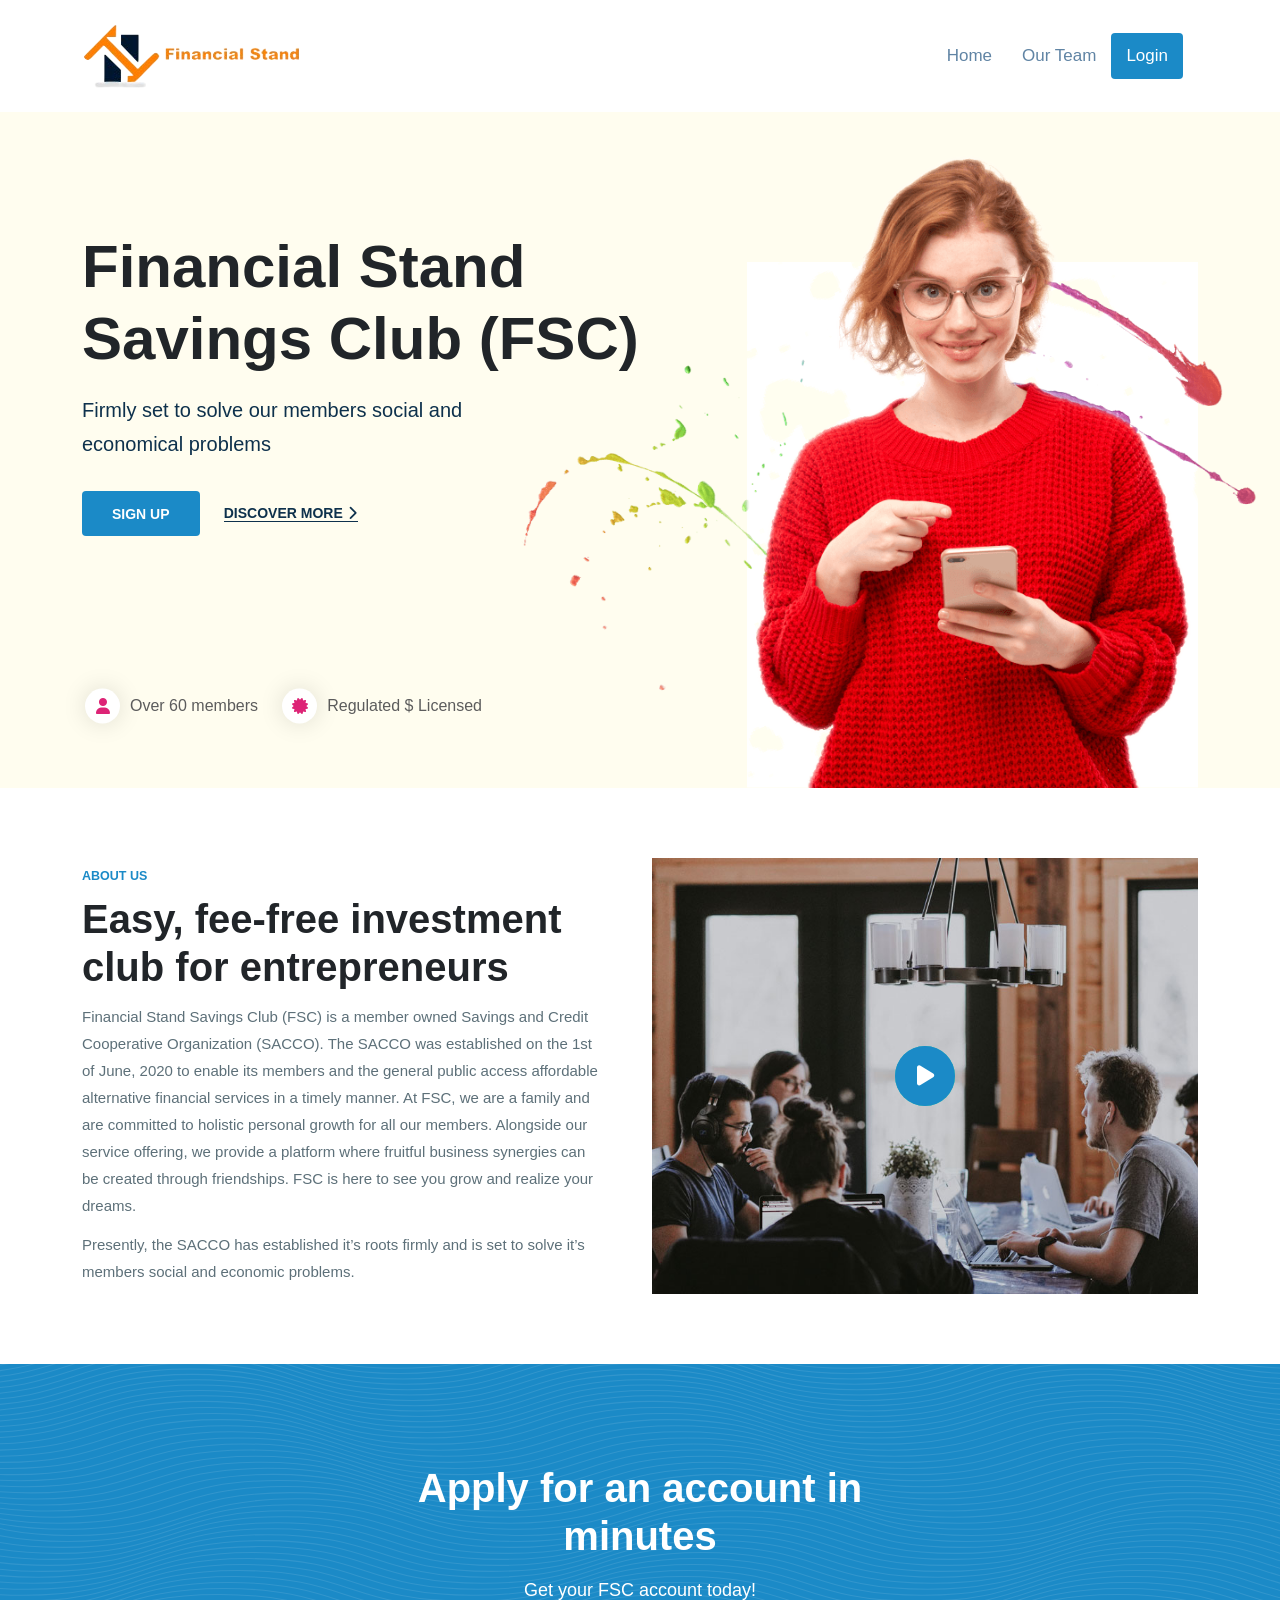
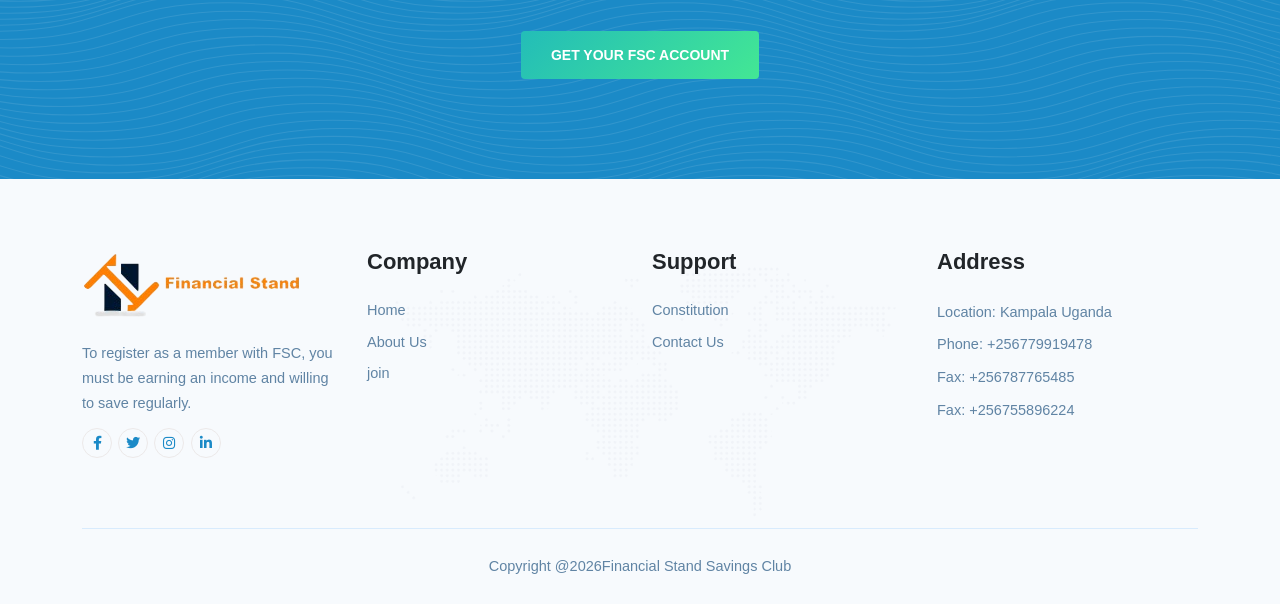
==== index.html @ ab5d0a55 "removed dark theme button" ====
﻿<!doctype html>
<html lang="zxx" class="theme-light">
    <head>
        <!-- Required meta tags -->
        <meta charset="utf-8">
        <meta name="viewport" content="width=device-width, initial-scale=1, shrink-to-fit=no">

        <!-- Links of CSS files -->
        <link rel="stylesheet" href="assets/css/bootstrap.min.css">
        <link rel="stylesheet" href="assets/css/animate.min.css">
        <link rel="stylesheet" href="assets/css/fontawesome.min.css">
        <link rel="stylesheet" href="assets/css/flaticon.css">
        <link rel="stylesheet" href="assets/css/magnific-popup.min.css">
        <link rel="stylesheet" href="assets/css/FSCe-select.css">
        <link rel="stylesheet" href="assets/css/slick.min.css">
        <link rel="stylesheet" href="assets/css/owl.carousel.min.css">
        <link rel="stylesheet" href="assets/css/owl.theme.default.min.css">
        <link rel="stylesheet" href="assets/css/meanmenu.css">
		<link rel="stylesheet" href="assets/css/odometer.min.css">
        <link rel="stylesheet" href="assets/css/style.css">
        <link rel="stylesheet" href="assets/css/responsive.css">
        <link rel="stylesheet" href="assets/css/dark-style.css">

        <title>FSC - Financial Stand</title>

        <link rel="icon" type="image/png" href="assets/img/favicon.png">
    </head>

        <!-- Start Navbar Area -->
        <div class="navbar-area navbar-with-position-relative">
            <div class="luvion-responsive-nav">
                <div class="container">
                    <div class="luvion-responsive-menu">
                        <div class="logo">
                            <a href="index.html">
                                <img src="assets/img/black-new.png" alt="logo">
                                <img src="assets/img/logo-new.png" alt="logo">
                            </a>
                        </div>
                    </div>
                </div>
            </div>

            <div class="luvion-nav">
                <div class="container">
                    <nav class="navbar navbar-expand-md navbar-light">
                        <a class="navbar-brand" href="index.html">
                            <img src="assets/img/black-new.png" alt="logo">
                            <img src="assets/img/logo-new.png" alt="logo">
                        </a>

                        <div class="collapse navbar-collapse mean-menu" id="navbarSupportedContent">
                            <ul class="navbar-nav">
                                <li class="nav-item"><a href="index.html" class="nav-link">Home</a>
                                </li>

                                <li class="nav-item"><a href="team.html" class="nav-link">Our Team</a></li>                            
                                <li class="nav-item"><a href="http://16.170.235.3/user/" class="btn-primary" style="color: white;">Login </a></li>
                                <li class="nav-item"><a href="#" class="nav-link"></a></li>
                            </ul>
                        </div>
                    </nav>
                </div>
            </div>
        </div>
        <!-- End Navbar Area -->
        
        <!-- Start Main Banner Woman Area -->
        <div class="main-banner-woman-area">
            <div class="container">
                <ul class="banner-woman-list">
                    <li>
                        <i class="fa-solid fa-user"></i> Over 60 members
                    </li>

                    <li>
                        <i class="fa-solid fa-certificate"></i> Regulated $ Licensed
                    </li>
                </ul>

                <div class="row align-items-center">
                    <div class="col-lg-7 col-md-12">
                        <div class="main-banner-woman-content">
                            <h1>Financial Stand Savings Club (FSC)</h1>
                            <p>Firmly set to solve our members social and economical problems</p>
                            
                            <ul class="btn-list">
                                <li>
                                    <a href="http://16.170.235.3/user/" class="btn btn-primary">Sign Up</a>
                                </li>
                                <li>
                                    <a href="http://16.170.235.3/user/" class="discover-more-btn">Discover More <i class="fa-solid fa-chevron-right"></i></a>
                                </li>
                            </ul>
                        </div>
                    </div>

                    <div class="col-lg-5 col-md-12">
                        <div class="main-banner-woman-image">
                            <img src="assets/img/home-six/banner/banner-woman.png" alt="image">

                            <div class="woman-shape">
                                <img src="assets/img/home-six/banner/woman-shape-1.png" alt="image">
                            </div>
                        </div>
                    </div>
                </div>
            </div>

            <div class="banner-woman-shape">
                <img src="assets/img/home-six/banner/woman-shape-2.png" alt="image">
            </div>
        </div>

        <!-- Start About Us Area -->
        <section class="about-area ptb-70">
            <div class="container">
                <div class="row align-items-center">
                    <div class="col-lg-6 col-md-12">
                        <div class="about-content">
                            <span>about us</span>
                            <h2>Easy, fee-free investment club for entrepreneurs</h2>
                            <p>Financial Stand Savings Club (FSC) is a member owned Savings and Credit Cooperative Organization (SACCO). The SACCO was established on the 1st of June, 2020 to enable its members and the general public access affordable alternative financial services in a timely manner. At FSC, we are a family and are committed to holistic personal growth for all our members. Alongside our service offering, we provide a platform where fruitful business synergies can be created through friendships. FSC is here to see you grow and realize your dreams.</p>
                            <p> Presently, the SACCO has established it’s roots firmly and is set to solve it’s members social and economic problems.</p>
                        </div>
                    </div>

                    <div class="col-lg-6 col-md-12">
                        <div class="about-image">
                            <img src="assets/img/about-img1.jpg" alt="image">

                            <a href="https://www.youtube.com/watch?v=bk7McNUjWgw" class="video-btn popup-youtube"><i class="fas fa-play"></i></a>
                        </div>
                    </div>
                </div>
            </div>
        </section>

        <section class="account-create-area">
            <div class="container">
                <div class="account-create-content">
                    <h2>Apply for an account in minutes</h2>
                    <p>Get your FSC account today!</p>
                    <a href="http://16.170.235.3/user/" class="btn btn-primary">Get Your FSC Account</a>
                </div>
            </div>
        </section>

        <!-- <div class="about-us-area ptb-100">
            <div class="container">
                <div class="row align-items-center">
                    <div class="col-lg-6 col-md-12">
                        <div class="about-us-content">
                            <span>About Us</span>
                            <h3>Committed to helping our customers succeed</h3>
                            <p>There are many variations of passages of Lorem Ipsum available, but the majority have suffered alteration in some form, by injected humour, or words which don't look even slightly believable. If you are going to use a passage of Lorem Ipsum randomised</p>
                            <div class="row justify-content-center">
                                <div class="col-lg-6 col-md-6">
                                    <ul class="list">
                                        <li>
                                            <i class="flaticon-check-mark"></i> Free plan available
                                        </li>

                                        <li>
                                            <i class="flaticon-check-mark"></i> 100% transparent costs
                                        </li>
                                    </ul>
                                </div>

                                <div class="col-lg-6 col-md-6">
                                    <ul class="list">
                                        <li>
                                            <i class="flaticon-check-mark"></i> Full data privacy compliance
                                        </li>

                                        <li>
                                            <i class="flaticon-check-mark"></i> Commitment-free
                                        </li>
                                    </ul>
                                </div>
                            </div>
                            <div class="about-btn">
                                <a href="sign-up.html" class="sign-up-btn">signup now <i class="fa-solid fa-chevron-right"></i></a>
                            </div>
                        </div>
                    </div>

                    <div class="col-lg-6 col-md-12">
                        <div class="about-us-right-content">
                            <p>“Dear Customers, we are thrilled you chose to purchase the Tryo from us. We are working hard to build even higher-quality products for our customers. We would love to hear your thoughts and opinion. Please go Tryo to share with us your feedback. Thank you.”</p>

                            <div class="information d-flex align-items-center">
                                <img src="assets/img/home-six/user.png" class="rounded-circle" alt="image">

                                <div class="title">
                                    <h3>Alex Smith</h3>
                                    <span>Founder & CEO</span>
                                </div>
                            </div>
                        </div>
                    </div>
                </div>
            </div>

            <div class="about-us-shape">
                <img src="assets/img/home-six/vector-shape-1.png" alt="image">
            </div>
        </div> -->
        <!-- End About Us Area -->
        
        <!-- Start Flexibility Area -->
        <!-- <div class="flexibility-area pt-100">
            <div class="container">
                <div class="row align-items-center">
                    <div class="col-lg-6 col-md-12">
                        <div class="flexibility-image">
                            <img src="assets/img/home-six/flexibility.png" alt="image">
                        </div>
                    </div>

                    <div class="col-lg-6 col-md-12">
                        <div class="flexibility-content">
                            <span>Flexibility</span>
                            <h3>To give you the power to make things happen</h3>

                            <div class="row justify-content-center">
                                <div class="col-lg-6 col-md-6">
                                    <ul class="list">
                                        <li>
                                            <i class="flaticon-check-mark"></i> Easy transfers
                                        </li>

                                        <li>
                                            <i class="flaticon-check-mark"></i> Business without borders
                                        </li>

                                        <li>
                                            <i class="flaticon-check-mark"></i> International Payments
                                        </li>
                                    </ul>
                                </div>

                                <div class="col-lg-6 col-md-6">
                                    <ul class="list">
                                        <li>
                                            <i class="flaticon-check-mark"></i>  A powerful open API 
                                        </li>

                                        <li>
                                            <i class="flaticon-check-mark"></i> Affiliates and partnerships
                                        </li>

                                        <li>
                                            <i class="flaticon-check-mark"></i> Automated accounting
                                        </li>
                                    </ul>
                                </div>
                            </div>

                            <p>There are many variations of passages of Lorem Ipsum available, but the majority have suffered alteration in some form, by injected humour, or words which don't look even slightly believable. If you are going to use a passage of Lorem Ipsum randomised</p>
                        </div>
                    </div>
                </div>
            </div>
        </div> -->
        <!-- End Flexibility Area -->

        <!-- Start Fun Facts Area -->
		<!-- <section class="funfacts-style-area">
			<div class="container">
                <div class="funfacts-style-inner-box ptb-100">
                    <div class="row">
                        <div class="col-lg-3 col-sm-3 col-md-3 col-6">
                            <div class="funfact">
                                <h3><span class="odometer" data-count="180">00</span>K</h3>
                                <p>Downloaded</p>
                            </div>
                        </div>

                        <div class="col-lg-3 col-sm-3 col-md-3 col-6">
                            <div class="funfact">
                                <h3><span class="odometer" data-count="20">00</span>K</h3>
                                <p>Feedback</p>
                            </div>
                        </div>

                        <div class="col-lg-3 col-sm-3 col-md-3 col-6">
                            <div class="funfact">
                                <h3><span class="odometer" data-count="500">00</span>+</h3>
                                <p>Workers</p>
                            </div>
                        </div>

                        <div class="col-lg-3 col-sm-3 col-md-3 col-6">
                            <div class="funfact">
                                <h3><span class="odometer" data-count="70">00</span>+</h3>
                                <p>Contrubutors</p>
                            </div>
                        </div>
                    </div>

                    <div class="contact-cta-box">
                        <h3>Have any question about us?</h3>
                        <p>Don't hesitate to contact us</p>
                        <a href="http://16.170.235.3/user/" class="btn btn-primary">Contact Us</a>
                    </div>
                </div>
			</div>
		</section> -->
        <!-- End Fun Facts Area -->

        <!-- Start Security Services Area -->
        <!-- <div class="security-services-area pt-100 pb-75">
            <div class="container">
                <div class="wrap-section-title">
                    <span>Security</span>
                    <h2>We show our value by serving faithfully</h2>
                </div>

                <div class="row justify-content-center">
                    <div class="col-lg-4 col-md-6">
                        <div class="security-services-card">
                            <div class="icon">
                                <i class="flaticon-piggy-bank"></i>
                            </div>
                            <h3>Transparent Pricing</h3>
                            <p>Sed ut perspiciatis unde omnis iste natus error sit voluptatem accusantium doloremque laudantium, totam rem aperiam, eaque ipsa quae ab illo inventore veritatis et quasi architecto</p>
                            <a href="#" class="read-more-btn">Read more <i class="fa-solid fa-chevron-right"></i></a>
                        </div>
                    </div>

                    <div class="col-lg-4 col-md-6">
                        <div class="security-services-card">
                            <div class="icon">
                                <i class="flaticon-data-encryption"></i>
                            </div>
                            <h3>Fully Encrypted</h3>
                            <p>Sed ut perspiciatis unde omnis iste natus error sit voluptatem accusantium doloremque laudantium, totam rem aperiam, eaque ipsa quae ab illo inventore veritatis et quasi architecto</p>
                            <a href="#" class="read-more-btn">Read more <i class="fa-solid fa-chevron-right"></i></a>
                        </div>
                    </div>

                    <div class="col-lg-4 col-md-6">
                        <div class="security-services-card">
                            <div class="icon">
                                <i class="flaticon-shield"></i>
                            </div>
                            <h3>Safe and Secure</h3>
                            <p>Sed ut perspiciatis unde omnis iste natus error sit voluptatem accusantium doloremque laudantium, totam rem aperiam, eaque ipsa quae ab illo inventore veritatis et quasi architecto</p>
                            <a href="#" class="read-more-btn">Read more <i class="fa-solid fa-chevron-right"></i></a>
                        </div>
                    </div>
                </div>
            </div>
        </div> -->
        <!-- End Security Services Area -->

        <!-- Start Awesome Features Area -->
        <!-- <div class="awesome-features-area pt-100">
            <div class="container">
                <div class="row align-items-center">
                    <div class="col-lg-6 col-md-12">
                        <div class="awesome-features-content">
                            <span>Our Awesome Features</span>
                            <h3>Stay ahead of the curve, ready for everything</h3>

                            <div class="row justify-content-center">
                                <div class="col-lg-6 col-md-6">
                                    <ul class="list">
                                        <li>
                                            <i class="flaticon-check-mark"></i> Deadline reminders
                                        </li>

                                        <li>
                                            <i class="flaticon-check-mark"></i> Information retrieval
                                        </li>

                                        <li>
                                            <i class="flaticon-check-mark"></i> Email notifications
                                        </li>
                                    </ul>
                                </div>

                                <div class="col-lg-6 col-md-6">
                                    <ul class="list">
                                        <li>
                                            <i class="flaticon-check-mark"></i>  Drag and drop functionality 
                                        </li>

                                        <li>
                                            <i class="flaticon-check-mark"></i> Simple dashboard
                                        </li>

                                        <li>
                                            <i class="flaticon-check-mark"></i> Incredible infrastructure
                                        </li>
                                    </ul>
                                </div>
                            </div>

                            <p>There are many variations of passages of Lorem Ipsum available, but the majority have suffered alteration in some form, by injected humour, or words which don't look even slightly believable. If you are going to use a passage of Lorem Ipsum randomised</p>
                        </div>
                    </div>

                    <div class="col-lg-6 col-md-12">
                        <div class="awesome-features-image">
                            <img src="assets/img/home-six/awesome-features.png" alt="image">
                        </div>
                    </div>
                </div>
            </div>
        </div> -->
        <!-- End Awesome Features Area -->

        <!-- Start Testimonials Wrap Area -->
        <!-- <div class="testimonials-wrap-area ptb-100">
            <div class="container">
                <div class="testimonials-wrap-slides owl-carousel owl-theme">
                    <div class="testimonials-card">
                        <p>But I must explain to you how all this mistaken idea of denouncing pleasure and praising pain was born and I will give you a complete account of the system, and expound the actual teachings of the great explorer of the truth, the master-builder of human happiness. No one rejects, dislikes, or avoids pleasure itself.</p>
                        <div class="information d-flex align-items-center justify-content-center">
                            <img src="assets/img/home-six/user.png" class="rounded-circle" alt="image">
    
                            <div class="title">
                                <h3>Alex Smith</h3>
                                <span>Founder & CEO</span>
                            </div>
                        </div>
                        <div class="vector-icon-image">
                            <img src="assets/img/home-six/vector-icon.png" alt="icon">
                        </div>
                    </div>

                    <div class="testimonials-card">
                        <p>But I must explain to you how all this mistaken idea of denouncing pleasure and praising pain was born and I will give you a complete account of the system, and expound the actual teachings of the great explorer of the truth, the master-builder of human happiness. No one rejects, dislikes, or avoids pleasure itself.</p>
                        <div class="information d-flex align-items-center justify-content-center">
                            <img src="assets/img/home-six/user.png" class="rounded-circle" alt="image">
    
                            <div class="title">
                                <h3>Steven Smith</h3>
                                <span>Web Developer</span>
                            </div>
                        </div>
                        <div class="vector-icon-image">
                            <img src="assets/img/home-six/vector-icon.png" alt="icon">
                        </div>
                    </div>

                    <div class="testimonials-card">
                        <p>But I must explain to you how all this mistaken idea of denouncing pleasure and praising pain was born and I will give you a complete account of the system, and expound the actual teachings of the great explorer of the truth, the master-builder of human happiness. No one rejects, dislikes, or avoids pleasure itself.</p>
                        <div class="information d-flex align-items-center justify-content-center">
                            <img src="assets/img/home-six/user.png" class="rounded-circle" alt="image">
    
                            <div class="title">
                                <h3>Sarah Taylor</h3>
                                <span>Co-Founder</span>
                            </div>
                        </div>
                        <div class="vector-icon-image">
                            <img src="assets/img/home-six/vector-icon.png" alt="icon">
                        </div>
                    </div>
                </div>
            </div>

            <div class="testimonials-wrap-shape">
                <img src="assets/img/home-six/vector-shape-2.png" alt="image">
            </div>
        </div> -->
        <!-- End Testimonials Wrap Area -->

        <!-- Start Blog Wrap Area -->
        <!-- <div class="blog-wrap-area pt-100 pb-75">
            <div class="container">
                <div class="wrap-section-title">
                    <span>Our Blog</span>
                    <h2>We make banking faster & easier, so you can do more</h2>
                </div>

                <div class="row justify-content-center">
                    <div class="col-lg-4 col-md-6">
                        <div class="single-blog-card">
                            <div class="image">
                                <a href="single-blog.html" class="d-block">
                                    <img src="assets/img/home-six/blog1.jpg" alt="image">
                                </a>
                                <span class="date">October 30, 2022</span>
                            </div>
                            <div class="content">
                                <h3><a href="single-blog.html">Protect Your Workplace from Cyber Attacks</a></h3>
                                <p>Lorem ipsum dolor sit amet, consectetur adipiscing elit, sed do eiusmod tempor incididunt ut labore et dolore magna ali</p>
                                <a href="single-blog.html" class="read-more-btn">Read more <i class="fa-solid fa-chevron-right"></i></a>
                            </div>
                        </div>
                    </div>

                    <div class="col-lg-4 col-md-6">
                        <div class="single-blog-card">
                            <div class="image">
                                <a href="single-blog.html" class="d-block">
                                    <img src="assets/img/home-six/blog2.jpg" alt="image">
                                </a>
                                <span class="date">October 30, 2022</span>
                            </div>
                            <div class="content">
                                <h3><a href="single-blog.html">The security risks of changing package owners</a></h3>
                                <p>Lorem ipsum dolor sit amet, consectetur adipiscing elit, sed do eiusmod tempor incididunt ut labore et dolore magna ali</p>
                                <a href="single-blog.html" class="read-more-btn">Read more <i class="fa-solid fa-chevron-right"></i></a>
                            </div>
                        </div>
                    </div>

                    <div class="col-lg-4 col-md-6">
                        <div class="single-blog-card">
                            <div class="image">
                                <a href="single-blog.html" class="d-block">
                                    <img src="assets/img/home-six/blog3.jpg" alt="image">
                                </a>
                                <span class="date">October 30, 2022</span>
                            </div>
                            <div class="content">
                                <h3><a href="single-blog.html">10 Tips To Reduce Your Card Processing Costs</a></h3>
                                <p>Lorem ipsum dolor sit amet, consectetur adipiscing elit, sed do eiusmod tempor incididunt ut labore et dolore magna ali</p>
                                <a href="single-blog.html" class="read-more-btn">Read more <i class="fa-solid fa-chevron-right"></i></a>
                            </div>
                        </div>
                    </div>
                </div>
            </div>
        </div> -->
        <!-- End Blog Wrap Area -->

        <!-- Start Subscribe Wrap Area -->
        <!-- <div class="subscribe-wrap-area pb-100">
            <div class="container">
                <div class="subscribe-wrap-inner-box">
                    <div class="subscribe-wrap-box-content">
                        <div class="row align-items-center">
                            <div class="col-lg-6 col-md-12">
                                <div class="subscribe-content">
                                    <h3>Subscribe our nesletter</h3>
                                    <p>Don’t miss any update on new promotions</p>
                                </div>
                            </div>

                            <div class="col-lg-6 col-md-12">
                                <form class="newsletter-form" data-toggle="validator">
                                    <input type="text" class="input-newsletter" placeholder="Enter your email address" name="EMAIL" required="" autocomplete="off">
                                    <button type="submit" class="btn btn-primary">Subscribe Now<span></span></button>
                                    <div id="validator-newsletter" class="form-result"></div>
                                </form>
                            </div>
                        </div>
                    </div>
                </div>
            </div>
        </div> -->
        <!-- End Subscribe Wrap Area -->

        <!-- Start Footer Area -->
		<footer class="footer-area">
			<div class="container">
				<div class="row">
					<div class="col-lg-3 col-sm-6 col-md-6">
						<div class="single-footer-widget">
							<div class="logo">
								<a href="index.html" class="black-new"><img src="assets/img/black-new.png" alt="logo"></a>
								<a href="index.html" class="white-logo"><img src="assets/img/logo-new.png" alt="logo"></a>
                                <p>To register as a member with FSC, you must be earning an income and willing to save regularly.</p>
							</div>
                            
							<ul class="social-links">
								<li><a href="#" target="_blank"><i class="fab fa-facebook-f"></i></a></li>
								<li><a href="#" target="_blank"><i class="fab fa-twitter"></i></a></li>
								<li><a href="#" target="_blank"><i class="fab fa-instagram"></i></a></li>
								<li><a href="#" target="_blank"><i class="fab fa-linkedin-in"></i></a></li>
							</ul>
						</div>
					</div>

					<div class="col-lg-3 col-sm-6 col-md-6">
						<div class="single-footer-widget">
                            <h3>Company</h3>
                            
							<ul class="list">
                                <li><a href="index.html">Home</a></li>
								<li><a href="#">About Us</a></li>
								<li><a href="http://16.170.235.3/user/">join</a></li>
							</ul>
						</div>
					</div>

					<div class="col-lg-3 col-sm-6 col-md-6">
						<div class="single-footer-widget">
                            <h3>Support</h3>
                            
							<ul class="list">
								<li><a href="#">Constitution</a></li>
								<li><a href="http://16.170.235.3/user/">Contact Us</a></li>
							</ul>
						</div>
					</div>

					<div class="col-lg-3 col-sm-6 col-md-6">
						<div class="single-footer-widget">
							<h3>Address</h3>
							
							<ul class="footer-contact-info">
								<li><span>Location:</span> Kampala Uganda</li>
								<li><span>Phone:</span> <a href="tel:+256787719618">+256779919478</a></li>
								<li><span>Fax:</span> <a href="tel:++256701832929">+256787765485</a></li>
                                <li><span>Fax:</span> <a href="tel:++256701832929">+256755896224</a></li>
                            </ul>
						</div>
					</div>
				</div>

                <div class="copyright-area">
                    <p>Copyright @<script data-cfasync="false" src="../../cdn-cgi/scripts/5c5dd728/cloudflare-static/email-decode.min.js"></script><script>document.write(new Date().getFullYear())</script>Financial Stand Savings Club</p>
                </div>
            </div>
            
            <div class="map-image"><img src="assets/img/map.png" alt="map"></div>
		</footer>
        <!-- End Footer Area -->
        
        <div class="go-top"><i class="fas fa-arrow-up"></i></div>
        <!-- Links of JS files -->
        <script src="assets/js/jquery.min.js"></script>
        <script src="assets/js/bootstrap.bundle.min.js"></script>
        <script src="assets/js/meanmenu.js"></script>
        <script src="assets/js/FSCe-select.min.js"></script>
        <script src="assets/js/slick.min.js"></script>
        <script src="assets/js/magnific-popup.min.js"></script>
		<script src="assets/js/appear.min.js"></script>
        <script src="assets/js/odometer.min.js"></script>
        <script src="assets/js/owl.carousel.min.js"></script>
        <script src="assets/js/parallax.min.js"></script>
        <script src="assets/js/wow.min.js"></script>
        <script src="assets/js/form-validator.min.js"></script>
        <script src="assets/js/contact-form-script.js"></script>
        <script src="assets/js/jquery.ajaxchimp.min.js"></script>
        <script src="assets/js/main.js"></script>
    
</html>
---- assets/css/flaticon.css ----
/*
Flaticon icon font: Flaticon
*/
@font-face {
  font-family: "Flaticon";
  src: url("../fonts/Flaticon.eot");
  src: url("../fonts/Flaticon-1.eot") format("embedded-opentype"),
  url("../fonts/Flaticon.woff2") format("woff2"),
  url("../fonts/Flaticon.woff") format("woff"),
  url("../fonts/Flaticon.ttf") format("truetype"),
  url("../fonts/Flaticon.svg") format("svg");
  font-weight: normal;
  font-style: normal;
}
@media screen and (-webkit-min-device-pixel-ratio:0) {
  @font-face {
      font-family: "Flaticon";
      src: url("../fonts/Flaticon.svg") format("svg");
  }
}
[class^="flaticon-"]:before, [class*=" flaticon-"]:before,
[class^="flaticon-"]:after, [class*=" flaticon-"]:after {   
  font-family: Flaticon;
  font-size: 15px;
  font-style: normal;
}

.flaticon-piggy-bank:before { content: "\f100"; }
.flaticon-data-encryption:before { content: "\f101"; }
.flaticon-wallet:before { content: "\f102"; }
.flaticon-shield:before { content: "\f103"; }
.flaticon-user:before { content: "\f104"; }
.flaticon-check-mark:before { content: "\f105"; }
.flaticon-settings:before { content: "\f106"; }
.flaticon-envelope-of-white-paper:before { content: "\f107"; }
.flaticon-menu:before { content: "\f108"; }
.flaticon-info:before { content: "\f109"; }
.flaticon-cursor:before { content: "\f10a"; }
.flaticon-alarm:before { content: "\f10b"; }
.flaticon-cancel:before { content: "\f10c"; }
.flaticon-apple:before { content: "\f10d"; }
.flaticon-play-store:before { content: "\f10e"; }
---- assets/css/style.css ----
/*
@File: Luvion Template Styles

* This file contains the styling for the actual template, this
is the file you need to edit to change the look of the
template.

This files table contents are outlined below>>>>>

*******************************************
*******************************************

** - Default CSS
** - Preloader Area CSS
** - Navbar Area CSS
** - Main Banner Area CSS
** - About Area CSS
** - Featured Boxes Area CSS
** - Services Area CSS
** - Comparisons Area CSS
** - Features Area CSS
** - How It Works Area CSS
** - Team Area CSS
** - Invoicing Area CSS
** - Information Area CSS
** - Pricing Area CSS
** - FunFacts Area CSS
** - Feedback Area CSS
** - Ready To Talk Area CSS
** - Partner Area CSS
** - App Download Area CSS
** - Account Create Area CSS
** - Blog Area CSS
** - Blog Details Area CSS
** - Page Title Area CSS
** - Pagination Area CSS
** - Widget Sidebar Area CSS
** - 404 Error Area CSS
** - FAQ Area CSS
** - Login Area CSS
** - Signup Area CSS
** - Contact Area CSS
** - Footer Area CSS
** - Go Top CSS
*/
/*================================================
Default CSS
=================================================*/
@import url("../../../../css");
@import url("../../../../css-1");
body {
  padding: 0;
  margin: 0;
  font-family: "Roboto", sans-serif;
  font-size: 15px;
}

img {
  max-width: 100%;
}

.d-table {
  width: 100%;
  height: 100%;
}
.d-table-cell {
  vertical-align: middle;
}

a {
  color: #0e314c;
  text-decoration: none;
  transition: 0.5s;
  outline: 0 !important;
}
a:hover {
  color: #1b8ac7;
  text-decoration: none;
}

button {
  outline: 0 !important;
}

.ptb-70 {
  padding-top: 70px;
  padding-bottom: 70px;
}

.bg-f7fafd {
  background-color: #f7fafd;
}

.bg-f6f4f8 {
  background-color: #f6f4f8;
}

.bg-f4fcff {
  background-color: #f4fcff;
}

.h1, .h2, .h3, .h4, .h5, .h6, h1, h2, h3, h4, h5, h6 {
  font-family: "Raleway", sans-serif;
}

p {
  line-height: 1.7;
  margin-bottom: 15px;
  color: #6084a4;
  font-weight: 300;
  font-size: 15px;
}
p:last-child {
  margin-bottom: 0;
}

.mfp-bg {
  position: fixed !important;
}

.mfp-wrap {
  position: fixed !important;
}

.mfp-container {
  position: fixed;
}

/*btn btn-primary*/
.btn {
  font-weight: 700;
  border: none;
  padding: 14.5px 30px;
  text-transform: uppercase;
  font-size: 14px;
  line-height: initial;
  border-radius: 4px;
  transition: 0.5s;
  position: relative;
  z-index: 1;
}
.btn.disabled, .btn:disabled {
  opacity: 1;
}

.btn-primary {
  background-color: transparent;
  color: #ffffff;
}
.btn-primary::before {
  content: "";
  position: absolute;
  left: 0;
  top: 0;
  width: 100%;
  height: 100%;
  z-index: -1;
  background: linear-gradient(90deg, #1b8ac7 0%, #1b8ac7 100%);
  border-radius: 4px;
  transition: 0.5s;
}
.btn-primary::after {
  content: "";
  position: absolute;
  left: 0;
  top: 0;
  width: 100%;
  height: 100%;
  z-index: -1;
  background: linear-gradient(135deg, #23bdb8 0%, #43e794 100%);
  border-radius: 4px;
  transition: 0.5s;
  opacity: 0;
  visibility: hidden;
}
.btn-primary:hover, .btn-primary:focus {
  background-color: transparent !important;
  color: #ffffff !important;
  box-shadow: unset !important;
}
.btn-primary:hover::before, .btn-primary:focus::before {
  opacity: 0;
  visibility: hidden;
}
.btn-primary:hover::after, .btn-primary:focus::after {
  opacity: 1;
  visibility: visible;
}

/*section-title*/
.section-title {
  text-align: center;
  max-width: 720px;
  margin-left: auto;
  margin-right: auto;
  margin-bottom: 50px;
  margin-top: -9px;
}
.section-title h2 {
  margin-bottom: 0;
  font-size: 40px;
  font-weight: 600;
}
.section-title .bar {
  height: 5px;
  width: 90px;
  background: #cdf1d8;
  margin: 15px auto 20px;
  position: relative;
  border-radius: 30px;
}
.section-title .bar::before {
  content: "";
  position: absolute;
  left: 0;
  top: -2.6px;
  height: 10px;
  width: 10px;
  border-radius: 50%;
  background: #44ce6f;
  animation-duration: 3s;
  animation-timing-function: linear;
  animation-iteration-count: infinite;
  animation-name: MOVE-BG;
}
.section-title p {
  max-width: 500px;
  margin-left: auto;
  margin-right: auto;
  margin-bottom: 0;
}

/*form-control*/
.form-control {
  height: 50px;
  padding: 0 15px;
  font-size: 15px;
  line-height: 50px;
  color: #0e314c;
  background-color: #ffffff;
  border: 1px solid #eeeeee;
  border-radius: 0;
  transition: 0.5s;
}
.form-control:focus {
  box-shadow: unset !important;
  border-color: #1b8ac7;
}

/*================================================
Preloader Area CSS
=================================================*/
.preloader {
  position: fixed;
  width: 100%;
  height: 100%;
  z-index: 99999;
  background: linear-gradient(90deg, #1b8ac7 0%, #1b8ac7 100%);
  top: 0;
  left: 0;
}
.preloader .loader {
  position: absolute;
  top: 43%;
  left: 0;
  right: 0;
  transform: translateY(-43%);
  text-align: center;
  margin: 0 auto;
  width: 50px;
  height: 50px;
}
.preloader .box {
  width: 100%;
  height: 100%;
  background: #ffffff;
  animation: animate 0.5s linear infinite;
  position: absolute;
  top: 0;
  left: 0;
  border-radius: 3px;
}
.preloader .shadow {
  width: 100%;
  height: 5px;
  background: #000;
  opacity: 0.1;
  position: absolute;
  top: 59px;
  left: 0;
  border-radius: 50%;
  animation: shadow 0.5s linear infinite;
}

@keyframes loader {
  0% {
    left: -100px;
  }
  100% {
    left: 110%;
  }
}
@keyframes animate {
  17% {
    border-bottom-right-radius: 3px;
  }
  25% {
    transform: translateY(9px) rotate(22.5deg);
  }
  50% {
    transform: translateY(18px) scale(1, 0.9) rotate(45deg);
    border-bottom-right-radius: 40px;
  }
  75% {
    transform: translateY(9px) rotate(67.5deg);
  }
  100% {
    transform: translateY(0) rotate(90deg);
  }
}
@keyframes shadow {
  50% {
    transform: scale(1.2, 1);
  }
}
/*================================================
Navbar Area CSS
=================================================*/
.luvion-responsive-nav {
  display: none;
}

.navbar-brand {
  padding-top: 0;
  padding-bottom: 0;
}
.navbar-brand img {
  transition: 0.5s;
}
.navbar-brand img:nth-child(2) {
  display: none;
}

.luvion-nav {
  background-color: transparent;
  padding-top: 0;
  padding-bottom: 0;
  padding-right: 0;
  padding-left: 0;
}
.luvion-nav .navbar {
  padding-right: 0;
  padding-top: 0;
  padding-left: 0;
  padding-bottom: 0;
}
.luvion-nav .navbar ul {
  padding-left: 0;
  list-style-type: none;
  margin-bottom: 0;
}
.luvion-nav .navbar .navbar-nav {
  font-family: "Raleway", sans-serif;
  margin-left: auto;
}
.luvion-nav .navbar .navbar-nav .nav-item {
  position: relative;
  padding-top: 10px;
  padding-bottom: 10px;
  padding-left: 0;
  padding-right: 0;
}
.luvion-nav .navbar .navbar-nav .nav-item a {
  font-size: 17px;
  font-weight: 500;
  color: #e5e1e1;
  text-transform: capitalize;
  padding-left: 0;
  padding-right: 0;
  padding-top: 0;
  padding-bottom: 0;
  margin-left: 15px;
  margin-right: 15px;
}
.luvion-nav .navbar .navbar-nav .nav-item a:hover, .luvion-nav .navbar .navbar-nav .nav-item a:focus, .luvion-nav .navbar .navbar-nav .nav-item a.active {
  color: #ffffff;
}
.luvion-nav .navbar .navbar-nav .nav-item a i {
  font-size: 10px;
  margin-left: 1px;
}
.luvion-nav .navbar .navbar-nav .nav-item:last-child a {
  margin-right: 0;
}
.luvion-nav .navbar .navbar-nav .nav-item:first-child a {
  margin-left: 0;
}
.luvion-nav .navbar .navbar-nav .nav-item:hover a, .luvion-nav .navbar .navbar-nav .nav-item.active a {
  color: #ffffff;
}
.luvion-nav .navbar .navbar-nav .nav-item .dropdown-menu {
  box-shadow: 0px 0px 15px 0px rgba(0, 0, 0, 0.1);
  background: #ffffff;
  position: absolute;
  border: none;
  top: 80px;
  left: 0;
  width: 270px;
  z-index: 99;
  display: block;
  opacity: 0;
  visibility: hidden;
  border-radius: 0;
  transition: all 0.3s ease-in-out;
  padding-top: 20px;
  padding-left: 5px;
  padding-right: 5px;
  padding-bottom: 20px;
}
.luvion-nav .navbar .navbar-nav .nav-item .dropdown-menu li {
  padding-left: 0;
  padding-right: 0;
  padding-top: 0;
  padding-bottom: 0;
}
.luvion-nav .navbar .navbar-nav .nav-item .dropdown-menu li a {
  text-transform: capitalize;
  padding: 8px 15px;
  margin: 0;
  color: #0e314c;
  font-size: 15.5px;
  font-weight: 500;
}
.luvion-nav .navbar .navbar-nav .nav-item .dropdown-menu li a:hover, .luvion-nav .navbar .navbar-nav .nav-item .dropdown-menu li a:focus, .luvion-nav .navbar .navbar-nav .nav-item .dropdown-menu li a.active {
  color: #1b8ac7;
}
.luvion-nav .navbar .navbar-nav .nav-item .dropdown-menu li .dropdown-menu {
  left: -270px;
  top: 0;
  opacity: 0;
  visibility: hidden;
}
.luvion-nav .navbar .navbar-nav .nav-item .dropdown-menu li .dropdown-menu li a {
  color: #0e314c;
}
.luvion-nav .navbar .navbar-nav .nav-item .dropdown-menu li .dropdown-menu li a:hover, .luvion-nav .navbar .navbar-nav .nav-item .dropdown-menu li .dropdown-menu li a:focus, .luvion-nav .navbar .navbar-nav .nav-item .dropdown-menu li .dropdown-menu li a.active {
  color: #1b8ac7;
}
.luvion-nav .navbar .navbar-nav .nav-item .dropdown-menu li .dropdown-menu li .dropdown-menu {
  left: 220px;
  top: 0;
  opacity: 0;
  visibility: hidden;
}
.luvion-nav .navbar .navbar-nav .nav-item .dropdown-menu li .dropdown-menu li .dropdown-menu li a {
  color: #0e314c;
}
.luvion-nav .navbar .navbar-nav .nav-item .dropdown-menu li .dropdown-menu li .dropdown-menu li a:hover, .luvion-nav .navbar .navbar-nav .nav-item .dropdown-menu li .dropdown-menu li .dropdown-menu li a:focus, .luvion-nav .navbar .navbar-nav .nav-item .dropdown-menu li .dropdown-menu li .dropdown-menu li a.active {
  color: #1b8ac7;
}
.luvion-nav .navbar .navbar-nav .nav-item .dropdown-menu li .dropdown-menu li .dropdown-menu li .dropdown-menu {
  left: -270px;
  top: 0;
  opacity: 0;
  visibility: hidden;
}
.luvion-nav .navbar .navbar-nav .nav-item .dropdown-menu li .dropdown-menu li .dropdown-menu li .dropdown-menu li a {
  color: #0e314c;
}
.luvion-nav .navbar .navbar-nav .nav-item .dropdown-menu li .dropdown-menu li .dropdown-menu li .dropdown-menu li a:hover, .luvion-nav .navbar .navbar-nav .nav-item .dropdown-menu li .dropdown-menu li .dropdown-menu li .dropdown-menu li a:focus, .luvion-nav .navbar .navbar-nav .nav-item .dropdown-menu li .dropdown-menu li .dropdown-menu li .dropdown-menu li a.active {
  color: #1b8ac7;
}
.luvion-nav .navbar .navbar-nav .nav-item .dropdown-menu li .dropdown-menu li .dropdown-menu li .dropdown-menu li .dropdown-menu {
  left: -270px;
  top: 0;
  opacity: 0;
  visibility: hidden;
}
.luvion-nav .navbar .navbar-nav .nav-item .dropdown-menu li .dropdown-menu li .dropdown-menu li .dropdown-menu li .dropdown-menu li a {
  color: #0e314c;
}
.luvion-nav .navbar .navbar-nav .nav-item .dropdown-menu li .dropdown-menu li .dropdown-menu li .dropdown-menu li .dropdown-menu li a:hover, .luvion-nav .navbar .navbar-nav .nav-item .dropdown-menu li .dropdown-menu li .dropdown-menu li .dropdown-menu li .dropdown-menu li a:focus, .luvion-nav .navbar .navbar-nav .nav-item .dropdown-menu li .dropdown-menu li .dropdown-menu li .dropdown-menu li .dropdown-menu li a.active {
  color: #1b8ac7;
}
.luvion-nav .navbar .navbar-nav .nav-item .dropdown-menu li .dropdown-menu li .dropdown-menu li .dropdown-menu li .dropdown-menu li .dropdown-menu {
  left: -270px;
  top: 0;
  opacity: 0;
  visibility: hidden;
}
.luvion-nav .navbar .navbar-nav .nav-item .dropdown-menu li .dropdown-menu li .dropdown-menu li .dropdown-menu li .dropdown-menu li .dropdown-menu li a {
  color: #0e314c;
}
.luvion-nav .navbar .navbar-nav .nav-item .dropdown-menu li .dropdown-menu li .dropdown-menu li .dropdown-menu li .dropdown-menu li .dropdown-menu li a:hover, .luvion-nav .navbar .navbar-nav .nav-item .dropdown-menu li .dropdown-menu li .dropdown-menu li .dropdown-menu li .dropdown-menu li .dropdown-menu li a:focus, .luvion-nav .navbar .navbar-nav .nav-item .dropdown-menu li .dropdown-menu li .dropdown-menu li .dropdown-menu li .dropdown-menu li .dropdown-menu li a.active {
  color: #1b8ac7;
}
.luvion-nav .navbar .navbar-nav .nav-item .dropdown-menu li .dropdown-menu li .dropdown-menu li .dropdown-menu li .dropdown-menu li .dropdown-menu li .dropdown-menu {
  left: -270px;
  top: 0;
  opacity: 0;
  visibility: hidden;
}
.luvion-nav .navbar .navbar-nav .nav-item .dropdown-menu li .dropdown-menu li .dropdown-menu li .dropdown-menu li .dropdown-menu li .dropdown-menu li .dropdown-menu li a {
  color: #0e314c;
}
.luvion-nav .navbar .navbar-nav .nav-item .dropdown-menu li .dropdown-menu li .dropdown-menu li .dropdown-menu li .dropdown-menu li .dropdown-menu li .dropdown-menu li a:hover, .luvion-nav .navbar .navbar-nav .nav-item .dropdown-menu li .dropdown-menu li .dropdown-menu li .dropdown-menu li .dropdown-menu li .dropdown-menu li .dropdown-menu li a:focus, .luvion-nav .navbar .navbar-nav .nav-item .dropdown-menu li .dropdown-menu li .dropdown-menu li .dropdown-menu li .dropdown-menu li .dropdown-menu li .dropdown-menu li a.active {
  color: #1b8ac7;
}
.luvion-nav .navbar .navbar-nav .nav-item .dropdown-menu li .dropdown-menu li .dropdown-menu li .dropdown-menu li .dropdown-menu li .dropdown-menu li.active a {
  color: #1b8ac7;
}
.luvion-nav .navbar .navbar-nav .nav-item .dropdown-menu li .dropdown-menu li .dropdown-menu li .dropdown-menu li .dropdown-menu li .dropdown-menu li:hover .dropdown-menu {
  opacity: 1;
  visibility: visible;
  top: -15px;
}
.luvion-nav .navbar .navbar-nav .nav-item .dropdown-menu li .dropdown-menu li .dropdown-menu li .dropdown-menu li .dropdown-menu li.active a {
  color: #1b8ac7;
}
.luvion-nav .navbar .navbar-nav .nav-item .dropdown-menu li .dropdown-menu li .dropdown-menu li .dropdown-menu li .dropdown-menu li:hover .dropdown-menu {
  opacity: 1;
  visibility: visible;
  top: -15px;
}
.luvion-nav .navbar .navbar-nav .nav-item .dropdown-menu li .dropdown-menu li .dropdown-menu li .dropdown-menu li.active a {
  color: #1b8ac7;
}
.luvion-nav .navbar .navbar-nav .nav-item .dropdown-menu li .dropdown-menu li .dropdown-menu li .dropdown-menu li:hover .dropdown-menu {
  opacity: 1;
  visibility: visible;
  top: -15px;
}
.luvion-nav .navbar .navbar-nav .nav-item .dropdown-menu li .dropdown-menu li .dropdown-menu li.active a {
  color: #1b8ac7;
}
.luvion-nav .navbar .navbar-nav .nav-item .dropdown-menu li .dropdown-menu li .dropdown-menu li:hover .dropdown-menu {
  opacity: 1;
  visibility: visible;
  top: -15px;
}
.luvion-nav .navbar .navbar-nav .nav-item .dropdown-menu li .dropdown-menu li.active a {
  color: #1b8ac7;
}
.luvion-nav .navbar .navbar-nav .nav-item .dropdown-menu li .dropdown-menu li:hover .dropdown-menu {
  opacity: 1;
  visibility: visible;
  top: -15px;
}
.luvion-nav .navbar .navbar-nav .nav-item .dropdown-menu li.active a {
  color: #1b8ac7;
}
.luvion-nav .navbar .navbar-nav .nav-item .dropdown-menu li:hover .dropdown-menu {
  opacity: 1;
  visibility: visible;
  top: -15px;
}
.luvion-nav .navbar .navbar-nav .nav-item:hover .dropdown-menu {
  opacity: 1;
  visibility: visible;
  top: 100%;
}
.luvion-nav .navbar .others-options {
  margin-left: 25px;
}
.luvion-nav .navbar .others-options .login-btn {
  color: #ffffff;
  font-size: 17px;
  font-weight: 500;
  font-family: "Raleway", sans-serif;
}
.luvion-nav .navbar .others-options .login-btn i {
  margin-right: 2px;
  color: #eae563;
}
.luvion-nav .navbar .others-options .login-btn:hover {
  color: #ffffff;
}

.navbar-area {
  position: absolute;
  left: 0;
  top: 0;
  width: 100%;
  height: auto;
  z-index: 999;
  background-color: transparent;
  transition: 0.5s;
  padding-top: 20px;
  padding-bottom: 20px;
}
.navbar-area.is-sticky {
  position: fixed;
  top: 0;
  left: 0;
  width: 100%;
  z-index: 999;
  box-shadow: 0 2px 28px 0 rgba(0, 0, 0, 0.06);
  background-color: #ffffff !important;
  animation: 500ms ease-in-out 0s normal none 1 running fadeInDown;
  transition: 0.5s;
}
.navbar-area.is-sticky .navbar-brand img:nth-child(1) {
  display: none;
}
.navbar-area.is-sticky .navbar-brand img:nth-child(2) {
  display: block;
}
.navbar-area.is-sticky .luvion-nav {
  background-color: #ffffff;
}
.navbar-area.is-sticky .luvion-nav .navbar .navbar-nav .nav-item a {
  color: #0e314c;
}
.navbar-area.is-sticky .luvion-nav .navbar .navbar-nav .nav-item a:hover, .navbar-area.is-sticky .luvion-nav .navbar .navbar-nav .nav-item a:focus, .navbar-area.is-sticky .luvion-nav .navbar .navbar-nav .nav-item a.active {
  color: #1b8ac7;
}
.navbar-area.is-sticky .luvion-nav .navbar .navbar-nav .nav-item:hover a, .navbar-area.is-sticky .luvion-nav .navbar .navbar-nav .nav-item.active a {
  color: #1b8ac7;
}
.navbar-area.is-sticky .luvion-nav .navbar .navbar-nav .nav-item .dropdown-menu li a {
  color: #0e314c;
}
.navbar-area.is-sticky .luvion-nav .navbar .navbar-nav .nav-item .dropdown-menu li a:hover, .navbar-area.is-sticky .luvion-nav .navbar .navbar-nav .nav-item .dropdown-menu li a:focus, .navbar-area.is-sticky .luvion-nav .navbar .navbar-nav .nav-item .dropdown-menu li a.active {
  color: #1b8ac7;
}
.navbar-area.is-sticky .luvion-nav .navbar .navbar-nav .nav-item .dropdown-menu li .dropdown-menu li a {
  color: #0e314c;
}
.navbar-area.is-sticky .luvion-nav .navbar .navbar-nav .nav-item .dropdown-menu li .dropdown-menu li a:hover, .navbar-area.is-sticky .luvion-nav .navbar .navbar-nav .nav-item .dropdown-menu li .dropdown-menu li a:focus, .navbar-area.is-sticky .luvion-nav .navbar .navbar-nav .nav-item .dropdown-menu li .dropdown-menu li a.active {
  color: #1b8ac7;
}
.navbar-area.is-sticky .luvion-nav .navbar .navbar-nav .nav-item .dropdown-menu li .dropdown-menu li .dropdown-menu li a {
  color: #0e314c;
}
.navbar-area.is-sticky .luvion-nav .navbar .navbar-nav .nav-item .dropdown-menu li .dropdown-menu li .dropdown-menu li a:hover, .navbar-area.is-sticky .luvion-nav .navbar .navbar-nav .nav-item .dropdown-menu li .dropdown-menu li .dropdown-menu li a:focus, .navbar-area.is-sticky .luvion-nav .navbar .navbar-nav .nav-item .dropdown-menu li .dropdown-menu li .dropdown-menu li a.active {
  color: #1b8ac7;
}
.navbar-area.is-sticky .luvion-nav .navbar .navbar-nav .nav-item .dropdown-menu li .dropdown-menu li .dropdown-menu li .dropdown-menu li a {
  color: #0e314c;
}
.navbar-area.is-sticky .luvion-nav .navbar .navbar-nav .nav-item .dropdown-menu li .dropdown-menu li .dropdown-menu li .dropdown-menu li a:hover, .navbar-area.is-sticky .luvion-nav .navbar .navbar-nav .nav-item .dropdown-menu li .dropdown-menu li .dropdown-menu li .dropdown-menu li a:focus, .navbar-area.is-sticky .luvion-nav .navbar .navbar-nav .nav-item .dropdown-menu li .dropdown-menu li .dropdown-menu li .dropdown-menu li a.active {
  color: #1b8ac7;
}
.navbar-area.is-sticky .luvion-nav .navbar .navbar-nav .nav-item .dropdown-menu li .dropdown-menu li .dropdown-menu li .dropdown-menu li .dropdown-menu li a {
  color: #0e314c;
}
.navbar-area.is-sticky .luvion-nav .navbar .navbar-nav .nav-item .dropdown-menu li .dropdown-menu li .dropdown-menu li .dropdown-menu li .dropdown-menu li a:hover, .navbar-area.is-sticky .luvion-nav .navbar .navbar-nav .nav-item .dropdown-menu li .dropdown-menu li .dropdown-menu li .dropdown-menu li .dropdown-menu li a:focus, .navbar-area.is-sticky .luvion-nav .navbar .navbar-nav .nav-item .dropdown-menu li .dropdown-menu li .dropdown-menu li .dropdown-menu li .dropdown-menu li a.active {
  color: #1b8ac7;
}
.navbar-area.is-sticky .luvion-nav .navbar .navbar-nav .nav-item .dropdown-menu li .dropdown-menu li .dropdown-menu li .dropdown-menu li .dropdown-menu li .dropdown-menu li a {
  color: #0e314c;
}
.navbar-area.is-sticky .luvion-nav .navbar .navbar-nav .nav-item .dropdown-menu li .dropdown-menu li .dropdown-menu li .dropdown-menu li .dropdown-menu li .dropdown-menu li a:hover, .navbar-area.is-sticky .luvion-nav .navbar .navbar-nav .nav-item .dropdown-menu li .dropdown-menu li .dropdown-menu li .dropdown-menu li .dropdown-menu li .dropdown-menu li a:focus, .navbar-area.is-sticky .luvion-nav .navbar .navbar-nav .nav-item .dropdown-menu li .dropdown-menu li .dropdown-menu li .dropdown-menu li .dropdown-menu li .dropdown-menu li a.active {
  color: #1b8ac7;
}
.navbar-area.is-sticky .luvion-nav .navbar .navbar-nav .nav-item .dropdown-menu li .dropdown-menu li .dropdown-menu li .dropdown-menu li .dropdown-menu li .dropdown-menu li .dropdown-menu li a {
  color: #0e314c;
}
.navbar-area.is-sticky .luvion-nav .navbar .navbar-nav .nav-item .dropdown-menu li .dropdown-menu li .dropdown-menu li .dropdown-menu li .dropdown-menu li .dropdown-menu li .dropdown-menu li a:hover, .navbar-area.is-sticky .luvion-nav .navbar .navbar-nav .nav-item .dropdown-menu li .dropdown-menu li .dropdown-menu li .dropdown-menu li .dropdown-menu li .dropdown-menu li .dropdown-menu li a:focus, .navbar-area.is-sticky .luvion-nav .navbar .navbar-nav .nav-item .dropdown-menu li .dropdown-menu li .dropdown-menu li .dropdown-menu li .dropdown-menu li .dropdown-menu li .dropdown-menu li a.active {
  color: #1b8ac7;
}
.navbar-area.is-sticky .luvion-nav .navbar .navbar-nav .nav-item .dropdown-menu li .dropdown-menu li .dropdown-menu li .dropdown-menu li .dropdown-menu li .dropdown-menu li.active a {
  color: #1b8ac7;
}
.navbar-area.is-sticky .luvion-nav .navbar .navbar-nav .nav-item .dropdown-menu li .dropdown-menu li .dropdown-menu li .dropdown-menu li .dropdown-menu li.active a {
  color: #1b8ac7;
}
.navbar-area.is-sticky .luvion-nav .navbar .navbar-nav .nav-item .dropdown-menu li .dropdown-menu li .dropdown-menu li .dropdown-menu li.active a {
  color: #1b8ac7;
}
.navbar-area.is-sticky .luvion-nav .navbar .navbar-nav .nav-item .dropdown-menu li .dropdown-menu li .dropdown-menu li.active a {
  color: #1b8ac7;
}
.navbar-area.is-sticky .luvion-nav .navbar .navbar-nav .nav-item .dropdown-menu li .dropdown-menu li.active a {
  color: #1b8ac7;
}
.navbar-area.is-sticky .luvion-nav .navbar .navbar-nav .nav-item .dropdown-menu li.active a {
  color: #1b8ac7;
}
.navbar-area.is-sticky .luvion-nav .navbar .others-options .login-btn {
  color: #0e314c;
}
.navbar-area.is-sticky .luvion-nav .navbar .others-options .login-btn i {
  color: #1b8ac7;
}
.navbar-area.is-sticky .luvion-nav .navbar .others-options .login-btn:hover {
  color: #1b8ac7;
}
.navbar-area.navbar-style-two .navbar-brand img {
  display: block !important;
}
.navbar-area.navbar-style-two .luvion-nav .navbar .navbar-nav .nav-item a {
  color: #0e314c;
}
.navbar-area.navbar-style-two .luvion-nav .navbar .navbar-nav .nav-item a:hover, .navbar-area.navbar-style-two .luvion-nav .navbar .navbar-nav .nav-item a:focus, .navbar-area.navbar-style-two .luvion-nav .navbar .navbar-nav .nav-item a.active {
  color: #1b8ac7;
}
.navbar-area.navbar-style-two .luvion-nav .navbar .navbar-nav .nav-item:hover a, .navbar-area.navbar-style-two .luvion-nav .navbar .navbar-nav .nav-item.active a {
  color: #1b8ac7;
}
.navbar-area.navbar-style-two .luvion-nav .navbar .navbar-nav .nav-item .dropdown-menu li a {
  color: #0e314c;
}
.navbar-area.navbar-style-two .luvion-nav .navbar .navbar-nav .nav-item .dropdown-menu li a:hover, .navbar-area.navbar-style-two .luvion-nav .navbar .navbar-nav .nav-item .dropdown-menu li a:focus, .navbar-area.navbar-style-two .luvion-nav .navbar .navbar-nav .nav-item .dropdown-menu li a.active {
  color: #1b8ac7;
}
.navbar-area.navbar-style-two .luvion-nav .navbar .navbar-nav .nav-item .dropdown-menu li .dropdown-menu li a {
  color: #0e314c;
}
.navbar-area.navbar-style-two .luvion-nav .navbar .navbar-nav .nav-item .dropdown-menu li .dropdown-menu li a:hover, .navbar-area.navbar-style-two .luvion-nav .navbar .navbar-nav .nav-item .dropdown-menu li .dropdown-menu li a:focus, .navbar-area.navbar-style-two .luvion-nav .navbar .navbar-nav .nav-item .dropdown-menu li .dropdown-menu li a.active {
  color: #1b8ac7;
}
.navbar-area.navbar-style-two .luvion-nav .navbar .navbar-nav .nav-item .dropdown-menu li .dropdown-menu li .dropdown-menu li a {
  color: #0e314c;
}
.navbar-area.navbar-style-two .luvion-nav .navbar .navbar-nav .nav-item .dropdown-menu li .dropdown-menu li .dropdown-menu li a:hover, .navbar-area.navbar-style-two .luvion-nav .navbar .navbar-nav .nav-item .dropdown-menu li .dropdown-menu li .dropdown-menu li a:focus, .navbar-area.navbar-style-two .luvion-nav .navbar .navbar-nav .nav-item .dropdown-menu li .dropdown-menu li .dropdown-menu li a.active {
  color: #1b8ac7;
}
.navbar-area.navbar-style-two .luvion-nav .navbar .navbar-nav .nav-item .dropdown-menu li .dropdown-menu li .dropdown-menu li .dropdown-menu li a {
  color: #0e314c;
}
.navbar-area.navbar-style-two .luvion-nav .navbar .navbar-nav .nav-item .dropdown-menu li .dropdown-menu li .dropdown-menu li .dropdown-menu li a:hover, .navbar-area.navbar-style-two .luvion-nav .navbar .navbar-nav .nav-item .dropdown-menu li .dropdown-menu li .dropdown-menu li .dropdown-menu li a:focus, .navbar-area.navbar-style-two .luvion-nav .navbar .navbar-nav .nav-item .dropdown-menu li .dropdown-menu li .dropdown-menu li .dropdown-menu li a.active {
  color: #1b8ac7;
}
.navbar-area.navbar-style-two .luvion-nav .navbar .navbar-nav .nav-item .dropdown-menu li .dropdown-menu li .dropdown-menu li .dropdown-menu li .dropdown-menu li a {
  color: #0e314c;
}
.navbar-area.navbar-style-two .luvion-nav .navbar .navbar-nav .nav-item .dropdown-menu li .dropdown-menu li .dropdown-menu li .dropdown-menu li .dropdown-menu li a:hover, .navbar-area.navbar-style-two .luvion-nav .navbar .navbar-nav .nav-item .dropdown-menu li .dropdown-menu li .dropdown-menu li .dropdown-menu li .dropdown-menu li a:focus, .navbar-area.navbar-style-two .luvion-nav .navbar .navbar-nav .nav-item .dropdown-menu li .dropdown-menu li .dropdown-menu li .dropdown-menu li .dropdown-menu li a.active {
  color: #1b8ac7;
}
.navbar-area.navbar-style-two .luvion-nav .navbar .navbar-nav .nav-item .dropdown-menu li .dropdown-menu li .dropdown-menu li .dropdown-menu li .dropdown-menu li .dropdown-menu li a {
  color: #0e314c;
}
.navbar-area.navbar-style-two .luvion-nav .navbar .navbar-nav .nav-item .dropdown-menu li .dropdown-menu li .dropdown-menu li .dropdown-menu li .dropdown-menu li .dropdown-menu li a:hover, .navbar-area.navbar-style-two .luvion-nav .navbar .navbar-nav .nav-item .dropdown-menu li .dropdown-menu li .dropdown-menu li .dropdown-menu li .dropdown-menu li .dropdown-menu li a:focus, .navbar-area.navbar-style-two .luvion-nav .navbar .navbar-nav .nav-item .dropdown-menu li .dropdown-menu li .dropdown-menu li .dropdown-menu li .dropdown-menu li .dropdown-menu li a.active {
  color: #1b8ac7;
}
.navbar-area.navbar-style-two .luvion-nav .navbar .navbar-nav .nav-item .dropdown-menu li .dropdown-menu li .dropdown-menu li .dropdown-menu li .dropdown-menu li .dropdown-menu li .dropdown-menu li a {
  color: #0e314c;
}
.navbar-area.navbar-style-two .luvion-nav .navbar .navbar-nav .nav-item .dropdown-menu li .dropdown-menu li .dropdown-menu li .dropdown-menu li .dropdown-menu li .dropdown-menu li .dropdown-menu li a:hover, .navbar-area.navbar-style-two .luvion-nav .navbar .navbar-nav .nav-item .dropdown-menu li .dropdown-menu li .dropdown-menu li .dropdown-menu li .dropdown-menu li .dropdown-menu li .dropdown-menu li a:focus, .navbar-area.navbar-style-two .luvion-nav .navbar .navbar-nav .nav-item .dropdown-menu li .dropdown-menu li .dropdown-menu li .dropdown-menu li .dropdown-menu li .dropdown-menu li .dropdown-menu li a.active {
  color: #1b8ac7;
}
.navbar-area.navbar-style-two .luvion-nav .navbar .navbar-nav .nav-item .dropdown-menu li .dropdown-menu li .dropdown-menu li .dropdown-menu li .dropdown-menu li .dropdown-menu li.active a {
  color: #1b8ac7;
}
.navbar-area.navbar-style-two .luvion-nav .navbar .navbar-nav .nav-item .dropdown-menu li .dropdown-menu li .dropdown-menu li .dropdown-menu li .dropdown-menu li.active a {
  color: #1b8ac7;
}
.navbar-area.navbar-style-two .luvion-nav .navbar .navbar-nav .nav-item .dropdown-menu li .dropdown-menu li .dropdown-menu li .dropdown-menu li.active a {
  color: #1b8ac7;
}
.navbar-area.navbar-style-two .luvion-nav .navbar .navbar-nav .nav-item .dropdown-menu li .dropdown-menu li .dropdown-menu li.active a {
  color: #1b8ac7;
}
.navbar-area.navbar-style-two .luvion-nav .navbar .navbar-nav .nav-item .dropdown-menu li .dropdown-menu li.active a {
  color: #1b8ac7;
}
.navbar-area.navbar-style-two .luvion-nav .navbar .navbar-nav .nav-item .dropdown-menu li.active a {
  color: #1b8ac7;
}
.navbar-area.navbar-style-two .luvion-nav .others-options .login-btn {
  color: #0e314c;
}
.navbar-area.navbar-style-two .luvion-nav .others-options .login-btn i {
  color: #0e314c;
}
.navbar-area.navbar-style-two .luvion-nav .others-options .login-btn:hover {
  color: #1b8ac7;
}

.luvion-responsive-nav .mean-container a.meanmenu-reveal span {
  top: 8px;
  height: 4px;
  margin-top: -6px;
  position: relative;
}

@media only screen and (max-width: 991px) {
  .luvion-responsive-nav {
    display: block;
  }
  .luvion-responsive-nav .luvion-responsive-menu {
    position: relative;
  }
  .luvion-responsive-nav .luvion-responsive-menu.mean-container .mean-nav ul {
    font-size: 14px;
  }
  .luvion-responsive-nav .luvion-responsive-menu.mean-container .mean-nav ul li a.active {
    color: #1b8ac7;
  }
  .luvion-responsive-nav .luvion-responsive-menu.mean-container .mean-nav ul li li a {
    font-size: 13.5px;
  }
  .luvion-responsive-nav .luvion-responsive-menu.mean-container .navbar-nav {
    overflow-y: scroll;
    height: 350px;
    box-shadow: 0 7px 13px 0 rgba(0, 0, 0, 0.1);
  }
  .luvion-responsive-nav .mean-container a.meanmenu-reveal {
    color: #ffffff;
  }
  .luvion-responsive-nav .mean-container a.meanmenu-reveal span {
    background: #ffffff;
  }
  .luvion-responsive-nav .logo {
    position: relative;
    width: 50%;
    z-index: 999;
  }
  .luvion-responsive-nav .logo a img:nth-child(2) {
    display: none;
  }
  .luvion-responsive-nav .others-options {
    position: absolute;
    right: 52px;
    top: 3px;
  }
  .luvion-responsive-nav .others-options .login-btn {
    color: #ffffff;
    font-size: 15px;
    font-weight: 400;
    font-family: "Raleway", sans-serif;
  }
  .luvion-responsive-nav .others-options .login-btn i {
    margin-right: 2px;
    color: #eae563;
  }
  .luvion-responsive-nav .others-options .login-btn:hover {
    color: #1b8ac7;
  }
  .navbar-area {
    border-bottom: 1px solid rgba(255, 255, 255, 0.09);
    padding-top: 15px;
    padding-bottom: 15px;
  }
  .navbar-area.is-sticky {
    border-bottom: none;
    box-shadow: 0 7px 13px 0 rgba(0, 0, 0, 0.1);
  }
  .navbar-area.is-sticky .luvion-responsive-nav .mean-container a.meanmenu-reveal {
    color: #0e314c;
  }
  .navbar-area.is-sticky .luvion-responsive-nav .mean-container a.meanmenu-reveal span {
    background: #0e314c;
  }
  .navbar-area.is-sticky .luvion-responsive-nav .logo a img:nth-child(1) {
    display: none;
  }
  .navbar-area.is-sticky .luvion-responsive-nav .logo a img:nth-child(2) {
    display: block;
  }
  .navbar-area.is-sticky .luvion-responsive-nav .others-options .login-btn {
    color: #0e314c;
  }
  .navbar-area.is-sticky .luvion-responsive-nav .others-options .login-btn i {
    color: #1b8ac7;
  }
  .navbar-area.is-sticky .luvion-responsive-nav .others-options .login-btn:hover {
    color: #1b8ac7;
  }
  .navbar-area.navbar-style-two .luvion-responsive-nav .mean-container a.meanmenu-reveal {
    color: #0e314c;
  }
  .navbar-area.navbar-style-two .luvion-responsive-nav .mean-container a.meanmenu-reveal span {
    background: #0e314c;
  }
  .navbar-area.navbar-style-two .luvion-responsive-nav .logo a img {
    display: inline-block !important;
  }
  .navbar-area.navbar-style-two .luvion-responsive-nav .others-options .login-btn {
    color: #0e314c;
  }
  .navbar-area.navbar-style-two .luvion-responsive-nav .others-options .login-btn i {
    color: #1b8ac7;
  }
  .navbar-area.navbar-style-two .luvion-responsive-nav .others-options .login-btn:hover {
    color: #1b8ac7;
  }
  .luvion-nav {
    display: none;
  }
}
/*================================================
Main Banner Area CSS
=================================================*/
.main-banner {
  height: 100vh;
  background-image: url(../img/main-banner1.jpg);
  background-position: center center;
  background-size: cover;
  background-repeat: no-repeat;
}

.main-banner-content {
  margin-top: -20px;
  max-width: 600px;
}
.main-banner-content h1 {
  margin-bottom: 0;
  color: #ffffff;
  font-size: 52px;
  font-weight: 700;
}
.main-banner-content p {
  color: #ffffff;
  font-family: "Raleway", sans-serif;
  font-size: 18px;
  max-width: 400px;
  margin-top: 20px;
  margin-bottom: 0;
}
.main-banner-content .btn {
  margin-top: 30px;
}

.main-banner-section {
  height: 800px;
  background-image: url(../img/main-banner2.jpg);
  background-position: center center;
  background-size: cover;
  background-repeat: no-repeat;
}

.banner-content {
  margin-top: -50px;
}
.banner-content h1 {
  margin-bottom: 0;
  color: #ffffff;
  font-size: 50px;
  font-weight: 700;
}
.banner-content p {
  color: #ffffff;
  font-family: "Raleway", sans-serif;
  font-size: 18px;
  max-width: 400px;
  margin-top: 20px;
  margin-bottom: 0;
}
.banner-content .btn {
  margin-top: 30px;
}

.money-transfer-form {
  background-color: #ffffff;
  box-shadow: 0 2px 48px 0 rgba(0, 0, 0, 0.08);
  position: relative;
  z-index: 1;
  padding: 30px;
  border-radius: 5px;
  margin-top: -50px;
  margin-left: 100px;
}
.money-transfer-form::before {
  content: "";
  position: absolute;
  z-index: -1;
  background: #ffffff;
  width: 96%;
  opacity: 0.62;
  height: 50%;
  bottom: -10px;
  left: 0;
  right: 0;
  margin: auto;
  border-radius: 3px;
}
.money-transfer-form::after {
  content: "";
  position: absolute;
  z-index: -1;
  background: #ffffff;
  width: 96%;
  opacity: 0.62;
  height: 50%;
  top: -10px;
  left: 0;
  right: 0;
  margin: auto;
  border-radius: 3px;
}
.money-transfer-form form {
  text-align: center;
}
.money-transfer-form form .form-group {
  margin-bottom: 15px;
  position: relative;
  background: linear-gradient(90deg, #1b8ac7 0%, #1b8ac7 100%);
  padding: 36px 10px 12px 15px;
  border-radius: 5px;
}
.money-transfer-form form .form-group .amount-currency-select {
  right: 0;
  top: 0;
  position: absolute;
  height: 100%;
}
.money-transfer-form form .form-group .nice-select {
  border: none;
  background-color: #0e314c;
  border-radius: 0 5px 5px 0;
  height: 100%;
  padding: 0 35px 0 25px;
  line-height: 72px;
  font-size: 17px;
  font-weight: 700;
}
.money-transfer-form form .form-group .nice-select:after {
  right: 20px;
  border-color: #ffffff;
  width: 8px;
  height: 8px;
}
.money-transfer-form form .form-group .nice-select span {
  color: #ffffff;
}
.money-transfer-form form .form-group .nice-select .list {
  box-shadow: 0px 15px 30px rgba(0, 0, 0, 0.1);
  background-color: #ffffff;
  width: 100%;
  padding-top: 20px;
  padding-right: 10px;
  padding-left: 10px;
  padding-bottom: 20px;
  margin-top: 0;
  margin-bottom: 0;
}
.money-transfer-form form .form-group .nice-select .list .option {
  line-height: initial;
  min-height: auto;
  text-align: center;
  margin-top: 12px;
  padding-left: 0;
  padding-right: 0;
}
.money-transfer-form form .form-group .nice-select .list .option:hover, .money-transfer-form form .form-group .nice-select .list .option:focus, .money-transfer-form form .form-group .nice-select .list .option.focus, .money-transfer-form form .form-group .nice-select .list .option.selected {
  background-color: transparent;
}
.money-transfer-form form .form-group .nice-select .list .option:hover {
  color: #1b8ac7;
}
.money-transfer-form form .form-group .nice-select .list .option:first-child {
  margin-top: 0;
}
.money-transfer-form form .form-group label {
  position: absolute;
  left: 15px;
  top: 10px;
  color: #f9f9f9;
  margin-bottom: 0;
  display: block;
  font-weight: 300;
  font-size: 13.5px;
}
.money-transfer-form form .form-group .form-control {
  background-color: transparent;
  border: none;
  padding-left: 0;
  height: auto;
  line-height: initial;
  padding-right: 95px;
  color: #ffffff;
  font-size: 17px;
  font-weight: 500;
}
.money-transfer-form form .form-group .form-control::-moz-placeholder {
  color: #ffffff;
}
.money-transfer-form form .form-group .form-control::placeholder {
  color: #ffffff;
}
.money-transfer-form form .currency-info {
  margin-bottom: 25px;
  margin-top: 25px;
  text-align: left;
  position: relative;
  padding-top: 5px;
  padding-bottom: 5px;
  padding-left: 20px;
}
.money-transfer-form form .currency-info .bar {
  height: 100%;
  width: 2px;
  background: linear-gradient(90deg, #1b8ac7 0%, #1b8ac7 100%);
  position: absolute;
  left: 0;
  top: 50%;
  transform: translateY(-50%);
}
.money-transfer-form form .currency-info .bar::before {
  width: 6px;
  height: 6px;
  border-radius: 50%;
  content: "";
  position: absolute;
  top: -1px;
  left: -2px;
  background: linear-gradient(90deg, #1b8ac7 0%, #1b8ac7 100%);
}
.money-transfer-form form .currency-info .bar::after {
  width: 6px;
  height: 6px;
  border-radius: 50%;
  content: "";
  position: absolute;
  bottom: -1px;
  left: -2px;
  background: linear-gradient(90deg, #1b8ac7 0%, #1b8ac7 100%);
}
.money-transfer-form form .currency-info span {
  display: inline-block;
  color: #6084a4;
  font-size: 14px;
}
.money-transfer-form form .currency-info span strong {
  color: #0e314c;
}
.money-transfer-form form .currency-info span:last-child {
  margin-left: 15px;
}
.money-transfer-form form .money-transfer-info {
  color: #6084a4;
  font-size: 14px;
}
.money-transfer-form form .money-transfer-info strong {
  display: block;
  margin-top: 3px;
  color: #0e314c;
  font-size: 16px;
}
.money-transfer-form form button {
  margin-top: 15px;
}
.money-transfer-form form .btn::before {
  background: linear-gradient(135deg, #23bdb8 0%, #43e794 100%);
}
.money-transfer-form form .btn::after {
  background: linear-gradient(90deg, #1b8ac7 0%, #1b8ac7 100%);
}
.money-transfer-form form .terms-info {
  margin-top: 15px;
}
.money-transfer-form form .terms-info p {
  font-size: 14px;
}
.money-transfer-form form .terms-info p a {
  display: inline-block;
  color: #0e314c;
}
.money-transfer-form form .terms-info p a:hover {
  color: #1b8ac7;
}

.banner-section {
  position: relative;
  z-index: 1;
  background: transparent url(../img/shape-bg.png) left bottom no-repeat;
  padding-top: 160px;
}

.hero-content {
  margin-top: -50px;
}
.hero-content h1 {
  margin-bottom: 0;
  font-size: 50px;
  font-weight: 700;
}
.hero-content p {
  font-family: "Raleway", sans-serif;
  font-size: 18px;
  max-width: 400px;
  margin-top: 20px;
  margin-bottom: 0;
}
.hero-content .btn {
  margin-top: 30px;
}

.hero-image {
  text-align: center;
  position: relative;
  z-index: 1;
}
.hero-image .main-image img:nth-child(2) {
  position: absolute;
  left: -30px;
  bottom: 60px;
  border-radius: 5px;
}
.hero-image .main-image img:nth-child(3) {
  position: absolute;
  right: -80px;
  top: 110px;
}
.hero-image .main-mobile-image {
  display: none;
}
.hero-image .circle-image {
  position: absolute;
  left: 0;
  right: 0;
  top: -15px;
  margin: 0 auto;
  z-index: -1;
}
.hero-image .video-btn {
  display: inline-block;
  position: absolute;
  z-index: 1;
  color: #ffffff;
  border-radius: 30px;
  padding: 10px 25px;
  bottom: 55px;
  left: 50%;
  transform: translateX(-50%);
  font-family: "Raleway", sans-serif;
  font-weight: 500;
  font-size: 15px;
}
.hero-image .video-btn i {
  margin-right: 2px;
}
.hero-image .video-btn::before {
  content: "";
  position: absolute;
  top: 0;
  left: 0;
  width: 100%;
  height: 100%;
  background: linear-gradient(135deg, #23bdb8 0%, #43e794 100%);
  z-index: -1;
  border-radius: 30px;
  transition: 0.5s;
}
.hero-image .video-btn::after {
  content: "";
  position: absolute;
  top: 0;
  left: 0;
  width: 100%;
  height: 100%;
  z-index: -1;
  background: linear-gradient(90deg, #1b8ac7 0%, #1b8ac7 100%);
  border-radius: 30px;
  transition: 0.5s;
  opacity: 0;
  visibility: hidden;
}
.hero-image .video-btn:hover::after {
  opacity: 1;
  visibility: visible;
}
.hero-image .video-btn:hover::before {
  opacity: 0;
  visibility: hidden;
}

.home-area {
  z-index: 1;
  position: relative;
  padding-top: 200px;
  padding-bottom: 250px;
  background-image: url(../img/banner-image/banner-bg.jpg);
  background-position: center center;
  background-repeat: no-repeat;
  background-size: cover;
}
.home-area::before {
  top: 0;
  left: 0;
  right: 0;
  bottom: 0;
  content: "";
  z-index: -1;
  opacity: 0.85;
  position: absolute;
  background-color: #3059bc;
}
.home-area:hover .home-slides.owl-theme .owl-nav {
  visibility: visible;
  opacity: 1;
}

.banner-item {
  position: relative;
}

.banner-item-content {
  z-index: 1;
  position: relative;
}
.banner-item-content h1 {
  margin-bottom: 0;
  color: #ffffff;
  font-size: 60px;
  font-weight: 700;
}
.banner-item-content p {
  color: #ffffff;
  max-width: 500px;
  font-family: "Raleway", sans-serif;
  font-size: 18px;
  margin-top: 20px;
  margin-bottom: 0;
}
.banner-item-content .btn {
  margin-top: 30px;
}

.banner-item-image {
  margin-left: -48px;
}

.home-slides.owl-theme .owl-nav {
  top: 50%;
  opacity: 0;
  right: -25px;
  margin-top: 0;
  position: absolute;
  visibility: hidden;
  transition: 0.5s;
  transform: translateY(-50%);
}
.home-slides.owl-theme .owl-nav [class*=owl-] {
  padding: 0;
  width: 50px;
  height: 50px;
  margin: 5px 0;
  display: block;
  font-size: 20px;
  border-radius: 0;
  color: #0e314c;
  transition: 0.5s;
  background-color: #ffffff;
}
.home-slides.owl-theme .owl-nav [class*=owl-]:hover {
  background-color: #1b8ac7;
  color: #ffffff;
}

.owl-item.active .banner-item-content {
  overflow: hidden;
}
.owl-item.active .banner-item-content h1 {
  animation-duration: 1s;
  animation-fill-mode: both;
  animation-name: fadeInLeft;
  animation-delay: 0.3s;
}
.owl-item.active .banner-item-content p {
  animation-duration: 1s;
  animation-fill-mode: both;
  animation-name: fadeInLeft;
  animation-delay: 0.7s;
}
.owl-item.active .banner-item-content .btn {
  animation-duration: 1s;
  animation-fill-mode: both;
  animation-name: fadeInLeft;
  animation-delay: 0.9s;
}
.owl-item.active .banner-item-image {
  overflow: hidden;
}
.owl-item.active .banner-item-image img {
  animation-duration: 1s;
  animation-fill-mode: both;
  animation-name: fadeInUp;
  animation-delay: 0.7s;
}

/* New Demo */
.banner-slider-eight .main-banner {
  background-position: center center;
  background-repeat: no-repeat;
  background-size: cover;
}
.banner-slider-eight .main-banner.bg-8 {
  background-image: url(../img/main-banner8.jpg);
}
.banner-slider-eight.owl-carousel.owl-theme .owl-nav {
  margin-top: 0;
  transition: 0.5s;
}
.banner-slider-eight.owl-carousel.owl-theme .owl-nav [class*=owl-] {
  margin: 0;
  position: absolute;
  top: 50%;
  left: 25px;
  width: 50px;
  height: 50px;
  line-height: 50px;
  border-radius: 50%;
  text-align: center;
  border: 1px solid #ffffff;
  color: #ffffff;
  transform: translateY(-50%);
  transition: all ease 0.5s;
  font-size: 20px;
  overflow: hidden;
}
.banner-slider-eight.owl-carousel.owl-theme .owl-nav [class*=owl-].owl-next {
  left: auto;
  right: 25px;
}
.banner-slider-eight.owl-carousel.owl-theme .owl-nav [class*=owl-]:hover {
  border: 1px solid #1b8ac7;
  background-color: #ffffff;
  color: #1b8ac7;
}

.banner-video {
  position: relative;
  overflow: hidden;
}
.banner-video video {
  position: absolute;
  left: 0;
  top: 0;
  width: auto;
  height: auto;
  min-height: 100%;
  min-width: 100%;
  z-index: -2;
}
.banner-video .main-banner-content {
  position: relative;
  overflow: hidden;
  z-index: 3;
}
.banner-video .main-banner {
  background-image: none;
}

/*================================================
About Area CSS
=================================================*/
.about-content {
  padding-right: 25px;
}
.about-content span {
  display: block;
  margin-bottom: 10px;
  text-transform: uppercase;
  color: #1b8ac7;
  font-size: 12.5px;
  font-family: "Raleway", sans-serif;
  font-weight: 700;
}
.about-content h2 {
  font-size: 40px;
  font-weight: 700;
}
.about-content p {
  line-height: 1.8;
  color: #5d7079;
  margin-bottom: 0;
  margin-top: 12px;
}

.about-image {
  position: relative;
}
.about-image .video-btn {
  position: absolute;
  left: 50%;
  top: 50%;
  transform: translateX(-50%) translateY(-50%);
  width: 60px;
  height: 60px;
  line-height: 61px;
  text-align: center;
  border-radius: 50%;
  background: linear-gradient(135deg, #23bdb8 0%, #43e794 100%);
  color: #ffffff;
  font-size: 23px;
  z-index: 1;
}
.about-image .video-btn::after {
  z-index: -1;
  content: "";
  position: absolute;
  left: 0;
  top: 0;
  width: 60px;
  height: 60px;
  animation: ripple 1.9s ease-out infinite;
  opacity: 0;
  border-radius: 50%;
  background: rgba(255, 255, 255, 0.5);
}
.about-image .video-btn::before {
  content: "";
  position: absolute;
  left: 0;
  top: 0;
  width: 100%;
  height: 100%;
  background: linear-gradient(90deg, #1b8ac7 0%, #1b8ac7 100%);
  z-index: -1;
  border-radius: 50%;
  transition: 0.5s;
}
.about-image .video-btn:hover::before {
  opacity: 0;
  visibility: hidden;
}

@keyframes ripple {
  0%, 35% {
    transform: scale(0);
    opacity: 1;
  }
  50% {
    transform: scale(1.5);
    opacity: 0.8;
  }
  100% {
    opacity: 0;
    transform: scale(2);
  }
}
/*================================================
Featured Boxes Area CSS
=================================================*/
.featured-boxes-area {
  position: relative;
  z-index: 1;
  margin-top: -100px;
}

.featured-boxes-inner {
  background-color: #ffffff;
  border-radius: 5px;
  box-shadow: 0px 15px 30px rgba(0, 0, 0, 0.1);
}
.featured-boxes-inner .col-lg-3 {
  border-right: 1px solid #eeeeee;
}
.featured-boxes-inner .col-lg-3:last-child {
  border-right: none;
}

.single-featured-box {
  text-align: center;
  position: relative;
  padding: 115px 25px 40px 25px;
  overflow: hidden;
}
.single-featured-box .icon {
  transition: 0.4s;
  color: #1b8ac7;
  position: absolute;
  top: 40px;
  left: 50%;
  transform: translate(-50%, 0);
  margin-top: -12px;
}
.single-featured-box .icon i::before {
  font-size: 55px;
}
.single-featured-box .icon.color-fb7756 {
  color: #1b8ac7;
}
.single-featured-box .icon.color-facd60 {
  color: #facd60;
}
.single-featured-box .icon.color-1ac0c6 {
  color: #1ac0c6;
}
.single-featured-box h3 {
  transition: 0.4s;
  margin-bottom: 0;
  margin-top: 5px;
  font-size: 22px;
  font-weight: 600;
}
.single-featured-box p {
  transition: 0.4s;
  font-size: 14px;
  margin-top: 12px;
  margin-bottom: 0;
}
.single-featured-box .read-more-btn {
  background: linear-gradient(90deg, #1b8ac7 0%, #1b8ac7 100%);
  -webkit-background-clip: text;
  -webkit-text-fill-color: transparent;
  display: inline-block;
  position: absolute;
  bottom: 0;
  left: 50%;
  transform: translateX(-50%);
  opacity: 0;
  visibility: hidden;
  transition: 0.6;
  font-size: 15px;
  font-weight: 400;
}
.single-featured-box .read-more-btn::before {
  content: "";
  position: absolute;
  left: 0;
  bottom: 1px;
  width: 0;
  transition: 0.5s;
  height: 1px;
  background: linear-gradient(90deg, rgb(78, 9, 238) 0%, rgb(255, 106, 0) 100%);
}
.single-featured-box .read-more-btn:hover::before {
  width: 100%;
}
.single-featured-box:hover .icon {
  top: 23px;
  animation: iconTop 0.4s ease-in-out;
}
.single-featured-box:hover h3 {
  transform: translateY(-20px);
}
.single-featured-box:hover p {
  transform: translateY(-20px);
}
.single-featured-box:hover .read-more-btn {
  opacity: 1;
  visibility: visible;
  bottom: 23px;
}

@keyframes iconTop {
  0% {
    transform: translate(-50%, 0);
  }
  25% {
    opacity: 0;
    transform: translate(-50%, -70%);
  }
  50% {
    opacity: 0;
    transform: translate(-50%, -40%);
  }
  100% {
    opacity: 1;
    transform: translate(-50%, 0);
  }
}
/*================================================
Services Area CSS
=================================================*/
.services-area {
  position: relative;
  z-index: 1;
  overflow: hidden;
}

.overview-box {
  display: flex;
  flex-wrap: wrap;
  align-items: center !important;
}
.overview-box .overview-content {
  flex: 0 0 50%;
  max-width: 50%;
}
.overview-box .overview-content .content {
  max-width: 640px;
  padding-left: 50px;
}
.overview-box .overview-content .content .sub-title {
  display: block;
  margin-bottom: 10px;
  text-transform: uppercase;
  color: #1b8ac7;
  font-size: 12.5px;
  font-family: "Raleway", sans-serif;
  font-weight: 700;
}
.overview-box .overview-content .content.left-content {
  margin-left: auto;
  padding-right: 50px;
  padding-left: 0;
}
.overview-box .overview-content .content h2 {
  margin-bottom: 0;
  font-size: 40px;
  font-weight: 600;
}
.overview-box .overview-content .content .bar {
  height: 5px;
  width: 90px;
  background: #cdf1d8;
  margin: 20px 0 25px;
  position: relative;
  border-radius: 30px;
}
.overview-box .overview-content .content .bar::before {
  content: "";
  position: absolute;
  left: 0;
  top: -2.7px;
  height: 10px;
  width: 10px;
  border-radius: 50%;
  background: #44ce6f;
  animation-duration: 3s;
  animation-timing-function: linear;
  animation-iteration-count: infinite;
  animation-name: MOVE-BG;
}
.overview-box .overview-content .content .services-list {
  display: flex;
  flex-wrap: wrap;
  align-items: center !important;
  padding-left: 0;
  list-style-type: none;
  margin-left: -15px;
  margin-right: -15px;
  margin-bottom: 0;
  margin-top: -5px;
}
.overview-box .overview-content .content .services-list li {
  flex: 0 0 50%;
  max-width: 50%;
  padding-top: 15px;
  padding-left: 15px;
  padding-right: 15px;
}
.overview-box .overview-content .content .services-list li span {
  display: block;
  position: relative;
  background-color: #ffffff;
  box-shadow: 0 2px 48px 0 rgba(0, 0, 0, 0.08);
  color: #6084a4;
  z-index: 1;
  border-radius: 5px;
  transition: 0.5s;
  padding-right: 15px;
  padding-top: 10px;
  padding-bottom: 10px;
  padding-left: 35px;
  font-size: 14px;
  font-weight: 400;
}
.overview-box .overview-content .content .services-list li span i {
  position: absolute;
  left: 15px;
  top: 50%;
  transform: translateY(-50%);
  color: #1b8ac7;
  transition: 0.5s;
}
.overview-box .overview-content .content .services-list li span i::before {
  font-size: 12px;
}
.overview-box .overview-content .content .services-list li span::before {
  content: "";
  position: absolute;
  left: 0;
  top: 0;
  z-index: -1;
  width: 0;
  height: 100%;
  border-radius: 5px;
  background: linear-gradient(90deg, #1b8ac7 0%, #1b8ac7 100%);
  transition: 0.5s;
}
.overview-box .overview-content .content .services-list li span:hover {
  color: #ffffff;
}
.overview-box .overview-content .content .services-list li span:hover i {
  color: #ffffff;
}
.overview-box .overview-content .content .services-list li span:hover::before {
  width: 100%;
}
.overview-box .overview-content .content .features-list {
  display: flex;
  flex-wrap: wrap;
  align-items: center !important;
  padding-left: 0;
  list-style-type: none;
  margin-left: -15px;
  margin-right: -15px;
  margin-bottom: 0;
  margin-top: -5px;
}
.overview-box .overview-content .content .features-list li {
  flex: 0 0 50%;
  max-width: 50%;
  padding-top: 15px;
  padding-left: 15px;
  padding-right: 15px;
}
.overview-box .overview-content .content .features-list li span {
  display: block;
  color: #6084a4;
  position: relative;
  padding-left: 31px;
  font-size: 14px;
  font-weight: 400;
}
.overview-box .overview-content .content .features-list li span i {
  position: absolute;
  left: 0;
  top: 50%;
  transform: translateY(-50%);
  color: #ffffff;
  transition: 0.5s;
  width: 22px;
  height: 20px;
  text-align: center;
  line-height: 18px;
  background: linear-gradient(135deg, #23bdb8 0%, #43e794 100%);
  border-radius: 3px;
}
.overview-box .overview-content .content .features-list li span i::before {
  font-size: 10px;
}
.overview-box .overview-content .content .btn {
  margin-top: 30px;
}
.overview-box .overview-image {
  flex: 0 0 50%;
  max-width: 50%;
}
.overview-box .overview-image .image {
  text-align: center;
  position: relative;
  z-index: 1;
}
.overview-box .overview-image .image .circle-img {
  position: absolute;
  left: 0;
  top: 50%;
  transform: translateY(-50%);
  z-index: -1;
  right: 0;
  margin: 0 auto;
}
.overview-box .overview-image .image .circle-img img {
  animation-name: rotateMe;
  animation-duration: 35s;
  animation-iteration-count: infinite;
  animation-timing-function: linear;
}

@keyframes MOVE-BG {
  from {
    transform: translateX(0);
  }
  to {
    transform: translateX(88px);
  }
}
@keyframes rotateMe {
  from {
    transform: rotate(0deg);
  }
  to {
    transform: rotate(360deg);
  }
}
/*================================================
Comparisons Area CSS
=================================================*/
.comparisons-table {
  background-color: #ffffff;
  box-shadow: 0px -10px 30px rgba(0, 0, 0, 0.05);
}
.comparisons-table table {
  margin-bottom: 0;
  text-align: center;
}
.comparisons-table table thead tr {
  background: linear-gradient(90deg, #1b8ac7 0%, #1b8ac7 100%);
}
.comparisons-table table thead th {
  vertical-align: middle;
  border: none;
  color: #ffffff;
  padding: 16px 20px;
  font-family: "Raleway", sans-serif;
  font-size: 19px;
  font-weight: 600;
}
.comparisons-table table thead th:nth-child(1) {
  text-align: left;
  padding-left: 50px;
}
.comparisons-table table tbody td {
  vertical-align: middle;
  color: #0e314c;
  padding: 16px 20px;
  border-color: #eeeeee;
  font-family: "Raleway", sans-serif;
  font-size: 15px;
  font-weight: 400;
}
.comparisons-table table tbody td:nth-child(1) {
  text-align: left;
  padding-left: 50px;
}
.comparisons-table table tbody td i {
  width: 20px;
  height: 20px;
  line-height: 17px;
  border-radius: 100%;
  background-color: #1b8ac7;
  color: #ffffff;
  display: block;
  margin: 0 auto;
}
.comparisons-table table tbody td i::before {
  font-size: 8px;
}
.comparisons-table table tbody tr:nth-child(1) td i, .comparisons-table table tbody tr:nth-child(8) td i {
  background-color: #facd60;
}
.comparisons-table table tbody tr:nth-child(2) td i, .comparisons-table table tbody tr:nth-child(9) td i {
  background-color: #44cd6f;
}
.comparisons-table table tbody tr:nth-child(3) td i, .comparisons-table table tbody tr:nth-child(10) td i {
  background-color: #fd6c28;
}
.comparisons-table table tbody tr:nth-child(5) td i, .comparisons-table table tbody tr:nth-child(12) td i {
  background-color: #1ac0c6;
}
.comparisons-table table tbody tr:nth-child(6) td i, .comparisons-table table tbody tr:nth-child(13) td i {
  background-color: #f45271;
}
.comparisons-table table tbody tr:nth-child(7) td i, .comparisons-table table tbody tr:nth-child(14) td i {
  background-color: #fd6d27;
}

/*================================================
Features Area CSS
=================================================*/
.features-area {
  padding-bottom: 50px;
}

.single-features-box {
  margin-bottom: 30px;
  background-color: #ffffff;
  border-radius: 5px;
  transition: 0.5s;
  position: relative;
  z-index: 1;
  padding: 30px;
}
.single-features-box .icon {
  width: 65px;
  height: 65px;
  text-align: center;
  line-height: 65px;
  background-color: rgba(231, 70, 69, 0.2);
  border-radius: 50%;
  color: #1b8ac7;
  transition: 0.5s;
  margin-bottom: 18px;
}
.single-features-box .icon i::before {
  font-size: 30px;
}
.single-features-box .icon.bg-f78acb {
  background-color: rgba(247, 138, 203, 0.3);
  color: #f78acb;
}
.single-features-box .icon.bg-cdf1d8 {
  background-color: #cdf1d8;
  color: #44ce6f;
}
.single-features-box .icon.bg-c679e3 {
  color: #c679e3;
  background: #edc3fc;
}
.single-features-box .icon.bg-eb6b3d {
  color: #1b8ac7;
  background: rgba(235, 107, 61, 0.3);
}
.single-features-box h3 {
  margin-bottom: 0;
  transition: 0.5s;
  font-size: 22px;
  font-weight: 600;
}
.single-features-box h3 a {
  display: inline-block;
}
.single-features-box p {
  font-size: 14px;
  transition: 0.5s;
  margin-top: 10px;
  margin-bottom: 0;
}
.single-features-box::before {
  content: "";
  position: absolute;
  left: 0;
  top: 0;
  z-index: -1;
  width: 0;
  height: 100%;
  background: linear-gradient(90deg, #1b8ac7 0%, #1b8ac7 100%);
  border-radius: 5px;
  transition: 0.5s;
}
.single-features-box:hover {
  transform: translateY(-10px);
}
.single-features-box:hover::before {
  width: 100%;
}
.single-features-box:hover .icon {
  transform: rotate(360deg);
  color: #1b8ac7;
  background-color: #ffffff;
}
.single-features-box:hover h3 {
  color: #ffffff;
}
.single-features-box:hover h3 a {
  color: #ffffff;
}
.single-features-box:hover p {
  color: #ffffff;
}

.features-box-list {
  margin-left: auto;
  max-width: 465px;
}
.features-box-list .col-lg-12:last-child .features-box {
  margin-bottom: 0;
}

.features-box {
  margin-bottom: 20px;
  background-color: #ffffff;
  transition: 0.5s;
  position: relative;
  z-index: 1;
  padding-top: 35px;
  padding-bottom: 35px;
  padding-right: 25px;
  padding-left: 110px;
}
.features-box .icon {
  width: 65px;
  height: 65px;
  text-align: center;
  line-height: 65px;
  background-color: rgba(231, 70, 69, 0.2);
  border-radius: 50%;
  color: #1b8ac7;
  transition: 0.5s;
  position: absolute;
  left: 25px;
  top: 35px;
}
.features-box .icon i::before {
  font-size: 30px;
}
.features-box .icon.bg-f78acb {
  background-color: rgba(247, 138, 203, 0.3);
  color: #f78acb;
}
.features-box .icon.bg-cdf1d8 {
  background-color: #cdf1d8;
  color: #44ce6f;
}
.features-box .icon.bg-c679e3 {
  color: #c679e3;
  background: #edc3fc;
}
.features-box .icon.bg-eb6b3d {
  color: #1b8ac7;
  background: rgba(235, 107, 61, 0.3);
}
.features-box h3 {
  margin-bottom: 0;
  transition: 0.5s;
  font-size: 22px;
  font-weight: 600;
}
.features-box h3 a {
  display: inline-block;
}
.features-box p {
  font-size: 14px;
  transition: 0.5s;
  margin-top: 10px;
  margin-bottom: 0;
}
.features-box::before {
  content: "";
  position: absolute;
  left: 0;
  top: 0;
  z-index: -1;
  width: 2px;
  height: 100%;
  background: linear-gradient(90deg, #1b8ac7 0%, #1b8ac7 100%);
  transition: 0.5s;
}
.features-box:hover {
  transform: translateY(-10px);
}
.features-box:hover::before {
  width: 100%;
}
.features-box:hover .icon {
  transform: rotate(360deg);
  color: #1b8ac7;
  background-color: #ffffff;
}
.features-box:hover h3 {
  color: #ffffff;
}
.features-box:hover h3 a {
  color: #ffffff;
}
.features-box:hover p {
  color: #ffffff;
}

.features-image {
  text-align: center;
}

/*================================================
How It Works Area CSS
=================================================*/
.how-it-works-area {
  padding-bottom: 40px;
}

.single-how-it-works {
  text-align: center;
  background-color: #ffffff;
  margin-bottom: 30px;
  box-shadow: 0 7px 20px rgba(0, 0, 0, 0.03);
  padding: 36px;
  border-radius: 5px;
  transition: 0.5s;
}
.single-how-it-works img {
  display: inline-block;
  margin-bottom: 30px;
}
.single-how-it-works h3 {
  margin-bottom: 0;
  font-size: 20px;
  font-weight: 600;
}
.single-how-it-works p {
  margin-top: 12px;
  margin-bottom: 0;
}
.single-how-it-works:hover {
  transform: translateY(-10px);
  box-shadow: 0px 15px 30px rgba(0, 0, 0, 0.1);
}

/*================================================
Team Area CSS
=================================================*/
.team-area {
  padding-bottom: 40px;
}

.single-team-member {
  display: flex;
  flex-wrap: wrap;
  align-items: center !important;
  margin-right: -10px;
  margin-left: -10px;
  margin-bottom: 30px;
}
.single-team-member .member-image {
  flex: 0 0 33.333333%;
  max-width: 33.333333%;
  position: relative;
  padding-left: 10px;
  padding-right: 10px;
}
.single-team-member .member-image img {
  box-shadow: 0 2px 4px 0 rgba(0, 0, 0, 0.5);
  border-radius: 3px;
}
.single-team-member .member-image .social {
  position: absolute;
  left: 0;
  right: 0;
  text-align: center;
  margin: 0 auto;
  bottom: 0;
  list-style-type: none;
  padding-left: 0;
  margin-bottom: 0;
  opacity: 0;
  visibility: hidden;
  transition: 0.5s;
}
.single-team-member .member-image .social li {
  display: inline-block;
}
.single-team-member .member-image .social li a {
  margin: 0 2px;
  display: inline-block;
}
.single-team-member .member-image .social li a i {
  display: inline-block;
  width: 30px;
  height: 30px;
  line-height: 30px;
  border-radius: 50%;
  background-color: #44ce6f;
  color: #ffffff;
  font-size: 13px;
  transition: 0.5s;
}
.single-team-member .member-image .social li a i.fa-facebook-f {
  background: #3b5998;
}
.single-team-member .member-image .social li a i.fa-linkedin-in {
  background: #0077b5;
}
.single-team-member .member-image .social li a i:hover {
  background-color: #44ce6f;
  color: #ffffff;
}
.single-team-member .member-content {
  flex: 0 0 66.666667%;
  max-width: 66.666667%;
  padding-left: 10px;
  padding-right: 10px;
}
.single-team-member .member-content h3 {
  margin-bottom: 0;
  font-size: 22px;
  font-weight: 700;
}
.single-team-member .member-content span {
  display: block;
  font-size: 13px;
  color: #1b8ac7;
  margin-top: 8px;
}
.single-team-member .member-content p {
  font-size: 14px;
  margin-bottom: 0;
  margin-top: 10px;
}
.single-team-member:hover .member-image .social {
  bottom: 15px;
  opacity: 1;
  visibility: visible;
}

/*================================================
Invoicing Area CSS
=================================================*/
.invoicing-area {
  overflow: hidden;
}

.invoicing-content {
  margin-left: auto;
  max-width: 625px;
}
.invoicing-content h2 {
  margin-bottom: 0;
  font-size: 40px;
  font-weight: 600;
}
.invoicing-content .bar {
  height: 5px;
  width: 90px;
  background: #cdf1d8;
  margin: 20px 0 25px;
  position: relative;
  border-radius: 30px;
}
.invoicing-content .bar::before {
  content: "";
  position: absolute;
  left: 0;
  top: -2.7px;
  height: 10px;
  width: 10px;
  border-radius: 50%;
  background: #44ce6f;
  animation-duration: 3s;
  animation-timing-function: linear;
  animation-iteration-count: infinite;
  animation-name: MOVE-BG;
}
.invoicing-content p {
  margin-bottom: 0;
}
.invoicing-content .btn {
  margin-top: 20px;
}

.invoicing-image {
  text-align: center;
  position: relative;
  z-index: 1;
}
.invoicing-image .main-image img:nth-child(2) {
  position: absolute;
  left: 40px;
  top: 15px;
}
.invoicing-image .main-image img:nth-child(3) {
  position: absolute;
  left: 40px;
  top: 170px;
}
.invoicing-image .main-image img:nth-child(4) {
  position: absolute;
  right: 40px;
  top: 60px;
}
.invoicing-image .main-mobile-image {
  display: none;
}
.invoicing-image .circle-image img {
  position: absolute;
  z-index: -1;
}
.invoicing-image .circle-image img:nth-child(1) {
  top: -30px;
  left: 50px;
  animation: moveLeftBounce 5s linear infinite;
}
.invoicing-image .circle-image img:nth-child(2) {
  right: 50px;
  bottom: -30px;
  animation: moveBounce 5s linear infinite;
}

@keyframes moveBounce {
  0% {
    transform: translateY(0px);
  }
  50% {
    transform: translateY(20px);
  }
  100% {
    transform: translateY(0px);
  }
}
@keyframes moveLeftBounce {
  0% {
    transform: translateX(0px);
  }
  50% {
    transform: translateX(20px);
  }
  100% {
    transform: translateX(0px);
  }
}
/*================================================
Information Area CSS
=================================================*/
.information-area {
  padding-top: 70px;
}
.information-area .col-lg-3:last-child .single-information-box {
  padding-left: 0;
}

.single-information-box {
  position: relative;
  padding-left: 55px;
}
.single-information-box .icon {
  width: 42px;
  height: 42px;
  line-height: 42px;
  text-align: center;
  border-radius: 50%;
  background-color: #1b8ac7;
  color: #ffffff;
  position: absolute;
  left: 0;
  top: 0;
}
.single-information-box .icon i::before {
  font-size: 20px;
}
.single-information-box h3 {
  margin-bottom: 0;
  font-size: 17px;
  font-weight: 700;
}
.single-information-box p {
  line-height: initial;
  font-size: 14px;
  margin-top: 5px;
  margin-bottom: 0;
}
.single-information-box .btn-box .app-store-btn {
  border-radius: 3px;
  display: inline-block;
  position: relative;
  z-index: 1;
  color: #ffffff;
  padding: 10px 15px 10px 35px;
  font-size: 11px;
}
.single-information-box .btn-box .app-store-btn i {
  position: absolute;
  left: 8px;
  top: 50%;
  transform: translateY(-50%);
}
.single-information-box .btn-box .app-store-btn i::before {
  font-size: 20px;
}
.single-information-box .btn-box .app-store-btn span {
  display: block;
  font-size: 15px;
  font-weight: 500;
}
.single-information-box .btn-box .app-store-btn::before {
  content: "";
  position: absolute;
  left: 0;
  top: 0;
  width: 100%;
  height: 100%;
  border-radius: 3px;
  z-index: -1;
  background: linear-gradient(90deg, #1b8ac7 0%, #1b8ac7 100%);
  transition: 0.5s;
}
.single-information-box .btn-box .app-store-btn::after {
  content: "";
  position: absolute;
  left: 0;
  top: 0;
  width: 100%;
  height: 100%;
  border-radius: 3px;
  z-index: -1;
  background: linear-gradient(135deg, #23bdb8 0%, #43e794 100%);
  transition: 0.5s;
  opacity: 0;
  visibility: hidden;
}
.single-information-box .btn-box .app-store-btn:hover {
  color: #ffffff;
}
.single-information-box .btn-box .app-store-btn:hover::after {
  opacity: 1;
  visibility: visible;
}
.single-information-box .btn-box .app-store-btn:hover::before {
  opacity: 0;
  visibility: hidden;
}
.single-information-box .btn-box .play-store-btn {
  margin-left: 5px;
  border-radius: 3px;
  display: inline-block;
  position: relative;
  z-index: 1;
  color: #ffffff;
  padding: 10px 15px 10px 35px;
  font-size: 11px;
}
.single-information-box .btn-box .play-store-btn i {
  position: absolute;
  left: 8px;
  top: 50%;
  transform: translateY(-50%);
}
.single-information-box .btn-box .play-store-btn i::before {
  font-size: 20px;
}
.single-information-box .btn-box .play-store-btn span {
  display: block;
  font-size: 15px;
  font-weight: 500;
}
.single-information-box .btn-box .play-store-btn::before {
  content: "";
  position: absolute;
  left: 0;
  top: 0;
  width: 100%;
  height: 100%;
  border-radius: 3px;
  z-index: -1;
  background: linear-gradient(90deg, #1b8ac7 0%, #1b8ac7 100%);
  transition: 0.5s;
  opacity: 0;
  visibility: hidden;
}
.single-information-box .btn-box .play-store-btn::after {
  content: "";
  position: absolute;
  left: 0;
  top: 0;
  width: 100%;
  height: 100%;
  border-radius: 3px;
  z-index: -1;
  background: linear-gradient(135deg, #23bdb8 0%, #43e794 100%);
  transition: 0.5s;
}
.single-information-box .btn-box .play-store-btn:hover {
  color: #ffffff;
}
.single-information-box .btn-box .play-store-btn:hover::after {
  opacity: 0;
  visibility: hidden;
}
.single-information-box .btn-box .play-store-btn:hover::before {
  opacity: 1;
  visibility: visible;
}

/*================================================
Pricing Area CSS
=================================================*/
.pricing-area {
  padding-bottom: 40px;
}

.single-pricing-box {
  background-color: #ffffff;
  margin-bottom: 30px;
  box-shadow: 0 11px 60px 0 rgba(0, 0, 0, 0.1);
  padding: 30px;
  transition: 0.5s;
  border-radius: 5px;
}
.single-pricing-box .pricing-header h3 {
  margin-bottom: 0;
  font-size: 22px;
  font-weight: 600;
}
.single-pricing-box .pricing-header p {
  font-size: 14px;
  margin-top: 8px;
  margin-bottom: 0;
}
.single-pricing-box .price {
  font-size: 50px;
  font-weight: 400;
  font-family: "Raleway", sans-serif;
  margin-bottom: 10px;
}
.single-pricing-box .price span {
  display: inline-block;
  margin-left: -10px;
  font-size: 18px;
  font-weight: 300;
}
.single-pricing-box .buy-btn {
  margin-bottom: 25px;
}
.single-pricing-box .buy-btn .btn {
  padding: 13px 30px;
  font-size: 13px;
}
.single-pricing-box .buy-btn .btn-primary {
  border-radius: 30px;
}
.single-pricing-box .buy-btn .btn-primary::after {
  border-radius: 30px;
}
.single-pricing-box .buy-btn .btn-primary::before {
  background: linear-gradient(to right top, #a3a3a3, #9a9a9a, #909090, #878787, #7e7e7e);
  border-radius: 30px;
}
.single-pricing-box .pricing-features {
  padding-left: 0;
  margin-bottom: 0;
  list-style-type: none;
}
.single-pricing-box .pricing-features li {
  margin-bottom: 12px;
  color: #6084a4;
  position: relative;
  padding-left: 19px;
  font-weight: 300;
}
.single-pricing-box .pricing-features li:last-child {
  margin-bottom: 0;
}
.single-pricing-box .pricing-features li i {
  color: #1b8ac7;
  font-size: 12px;
  position: absolute;
  left: 0;
  top: 50%;
  transform: translateY(-50%);
}
.single-pricing-box .pricing-features li i::before {
  font-size: 12px;
}
.single-pricing-box:hover .buy-btn .btn-primary::after {
  opacity: 1;
  visibility: visible;
}

/*================================================
FunFacts Area CSS
=================================================*/
.funfacts-area {
  position: relative;
  z-index: 1;
}
.funfacts-area .map-bg {
  position: absolute;
  z-index: -1;
  top: 120px;
  left: 0;
  right: 0;
  text-align: center;
  margin: 0 auto;
}
.funfacts-area .row {
  padding-left: 100px;
  padding-right: 100px;
}

.funfact {
  text-align: center;
}
.funfact h3 {
  color: #1b8ac7;
  margin-bottom: 2px;
  font-size: 35px;
  font-weight: 600;
}
.funfact h3 .odometer {
  position: relative;
  top: -2px;
}
.funfact p {
  line-height: initial;
  margin-bottom: 0;
}

.contact-cta-box {
  margin: 70px auto 0;
  max-width: 600px;
  border: 1px dashed #ebebeb;
  padding: 30px 210px 30px 30px;
  border-radius: 5px;
  position: relative;
}
.contact-cta-box h3 {
  margin-bottom: 8px;
  font-weight: 600;
  font-size: 22px;
}
.contact-cta-box p {
  margin-bottom: 0;
  line-height: initial;
}
.contact-cta-box .btn {
  position: absolute;
  right: 30px;
  top: 50%;
  transform: translateY(-50%);
}

/*================================================
Feedback Area CSS
=================================================*/
.feedback-slides {
  position: relative;
  max-width: 750px;
  margin: 0 auto;
}
.feedback-slides .client-feedback {
  position: relative;
}
.feedback-slides .client-feedback .single-feedback {
  background: #ffffff;
  border-radius: 5px;
  margin-bottom: 60px;
  position: relative;
  padding-left: 170px;
  padding-right: 40px;
  padding-top: 40px;
  padding-bottom: 40px;
}
.feedback-slides .client-feedback .single-feedback .client-img {
  position: absolute;
  left: 40px;
  top: 40px;
}
.feedback-slides .client-feedback .single-feedback .client-img img {
  border-radius: 50%;
  border: 2px solid #44ce6f;
  padding: 4px;
}
.feedback-slides .client-feedback .single-feedback h3 {
  margin-bottom: 0;
  font-weight: 600;
  font-size: 18px;
}
.feedback-slides .client-feedback .single-feedback span {
  display: block;
  color: #1b8ac7;
  margin-top: 5px;
  margin-bottom: 12px;
  font-weight: 300;
  font-family: "Raleway", sans-serif;
  font-size: 14px;
}
.feedback-slides .client-feedback .single-feedback::before {
  content: "";
  position: absolute;
  left: 0;
  bottom: -25px;
  width: 50px;
  height: 50px;
  background: #ffffff;
  right: 0;
  margin: 0 auto;
  transform: rotate(45deg);
}
.feedback-slides .client-thumbnails {
  position: relative;
  margin: 0 85px;
}
.feedback-slides .client-thumbnails .item .img-fill {
  cursor: pointer;
  position: relative;
  text-align: center;
}
.feedback-slides .client-thumbnails .item .img-fill img {
  opacity: 0.4;
  transition: 0.5s;
  display: inline-block;
  position: relative;
  border: 2px solid #44ce6f;
  border-radius: 50%;
  padding: 3px;
  width: 85px;
}
.feedback-slides .client-thumbnails .item:hover .img-fill img, .feedback-slides .client-thumbnails .item.slick-center .img-fill img {
  opacity: 1;
}
.feedback-slides .client-thumbnails .next-arrow, .feedback-slides .client-thumbnails .prev-arrow {
  position: absolute;
  width: 40px;
  height: 40px;
  cursor: pointer;
  top: 50%;
  transform: translateY(-50%);
  background: transparent;
  color: #5e5e5e;
  border: 1px solid #5e5e5e;
  z-index: 1;
  border-radius: 50%;
  line-height: 40px;
  outline: 0 !important;
  transition: 0.5s;
}
.feedback-slides .client-thumbnails .next-arrow::before, .feedback-slides .client-thumbnails .next-arrow::before, .feedback-slides .client-thumbnails .prev-arrow::before, .feedback-slides .client-thumbnails .prev-arrow::before {
  content: "";
  position: absolute;
  left: 0;
  top: 0;
  width: 100%;
  height: 100%;
  background: linear-gradient(90deg, #1b8ac7 0%, #1b8ac7 100%);
  opacity: 0;
  visibility: hidden;
  transition: 0.5s;
  border-radius: 50%;
  z-index: -1;
}
.feedback-slides .client-thumbnails .next-arrow:hover, .feedback-slides .client-thumbnails .prev-arrow:hover {
  color: #ffffff;
  border-color: #1b8ac7;
}
.feedback-slides .client-thumbnails .next-arrow:hover::before, .feedback-slides .client-thumbnails .prev-arrow:hover::before {
  opacity: 1;
  visibility: visible;
}
.feedback-slides .client-thumbnails .next-arrow {
  right: -20px;
}
.feedback-slides .client-thumbnails .prev-arrow {
  left: -20px;
}

/*================================================
Ready To Talk Area CSS
=================================================*/
.ready-to-talk {
  text-align: center;
  position: relative;
  background: linear-gradient(135deg, #23bdb8 0%, #43e794 100%);
  padding-top: 70px;
  padding-bottom: 145px;
}

.ready-to-talk-content h3 {
  color: #ffffff;
  text-transform: capitalize;
  margin-bottom: 10px;
  font-size: 40px;
  font-weight: 600;
}
.ready-to-talk-content p {
  color: #ffffff;
  margin-bottom: 20px;
}
.ready-to-talk-content .btn-primary::after {
  background: #ffffff;
}
.ready-to-talk-content .btn-primary:hover, .ready-to-talk-content .btn-primary:focus {
  color: #1b8ac7 !important;
}
.ready-to-talk-content span a {
  margin-left: 15px;
  color: #ffffff;
  text-decoration: underline;
}

/*================================================
Partner Area CSS
=================================================*/
.partner-area {
  text-align: center;
  position: relative;
  margin-top: -120px;
  background: transparent;
}
.partner-area h3 {
  color: #ffffff;
  margin-bottom: 0;
  font-size: 22px;
  font-weight: 600;
}

.partner-inner {
  background: #ffffff;
  box-shadow: 0 2px 48px 0 rgba(0, 0, 0, 0.08);
  border-radius: 3px;
  margin-top: 20px;
  text-align: center;
  padding-top: 5px;
  padding-left: 30px;
  padding-right: 30px;
  padding-bottom: 30px;
}
.partner-inner a {
  display: block;
  margin-top: 25px;
  position: relative;
}
.partner-inner a img {
  transition: 0.5s;
}
.partner-inner a img:nth-child(2) {
  position: absolute;
  top: 15px;
  left: 0;
  right: 0;
  margin: 0 auto;
  opacity: 0;
  visibility: hidden;
}
.partner-inner a:hover img:nth-child(1) {
  opacity: 0;
  visibility: hidden;
}
.partner-inner a:hover img:nth-child(2) {
  opacity: 1;
  top: 0;
  visibility: visible;
}

/*================================================
App Download Area CSS
=================================================*/
.app-download-area {
  padding-top: 95px;
  padding-bottom: 50px;
}

.app-image {
  position: relative;
  z-index: 1;
  text-align: left;
}
.app-image .main-image img:nth-child(2) {
  position: absolute;
  right: 20px;
  top: 0;
}
.app-image .main-mobile-image {
  display: none;
}
.app-image .circle-img {
  position: absolute;
  left: 0;
  top: 50%;
  transform: translateY(-55%);
  z-index: -1;
  right: 0;
  margin: 0 auto;
}
.app-image .circle-img img {
  animation-name: rotateMe;
  animation-duration: 35s;
  animation-iteration-count: infinite;
  animation-timing-function: linear;
}

.app-download-content {
  padding-left: 20px;
}
.app-download-content h2 {
  margin-bottom: 0;
  font-size: 40px;
  font-weight: 600;
}
.app-download-content .bar {
  height: 5px;
  width: 90px;
  background: #cdf1d8;
  margin: 20px 0 25px;
  position: relative;
  border-radius: 30px;
}
.app-download-content .bar::before {
  content: "";
  position: absolute;
  left: 0;
  top: -2.7px;
  height: 10px;
  width: 10px;
  border-radius: 50%;
  background: #44ce6f;
  animation-duration: 3s;
  animation-timing-function: linear;
  animation-iteration-count: infinite;
  animation-name: MOVE-BG;
}
.app-download-content p {
  margin-bottom: 0;
}
.app-download-content .btn-box {
  margin-top: 25px;
}
.app-download-content .btn-box .app-store-btn {
  border-radius: 3px;
  display: inline-block;
  position: relative;
  z-index: 1;
  color: #ffffff;
  padding: 12px 25px 12px 60px;
  font-size: 12px;
}
.app-download-content .btn-box .app-store-btn i {
  position: absolute;
  left: 16px;
  top: 50%;
  transform: translateY(-50%);
}
.app-download-content .btn-box .app-store-btn i::before {
  font-size: 35px;
}
.app-download-content .btn-box .app-store-btn span {
  display: block;
  font-size: 18px;
  font-weight: 500;
}
.app-download-content .btn-box .app-store-btn::before {
  content: "";
  position: absolute;
  left: 0;
  top: 0;
  width: 100%;
  height: 100%;
  border-radius: 3px;
  z-index: -1;
  background: linear-gradient(90deg, #1b8ac7 0%, #1b8ac7 100%);
  transition: 0.5s;
}
.app-download-content .btn-box .app-store-btn::after {
  content: "";
  position: absolute;
  left: 0;
  top: 0;
  width: 100%;
  height: 100%;
  border-radius: 3px;
  z-index: -1;
  background: linear-gradient(135deg, #23bdb8 0%, #43e794 100%);
  transition: 0.5s;
  opacity: 0;
  visibility: hidden;
}
.app-download-content .btn-box .app-store-btn:hover {
  color: #ffffff;
}
.app-download-content .btn-box .app-store-btn:hover::after {
  opacity: 1;
  visibility: visible;
}
.app-download-content .btn-box .app-store-btn:hover::before {
  opacity: 0;
  visibility: hidden;
}
.app-download-content .btn-box .play-store-btn {
  margin-left: 12px;
  border-radius: 3px;
  display: inline-block;
  position: relative;
  z-index: 1;
  color: #ffffff;
  padding: 12px 25px 12px 60px;
  font-size: 12px;
}
.app-download-content .btn-box .play-store-btn i {
  position: absolute;
  left: 16px;
  top: 50%;
  transform: translateY(-50%);
}
.app-download-content .btn-box .play-store-btn i::before {
  font-size: 35px;
}
.app-download-content .btn-box .play-store-btn span {
  display: block;
  font-size: 18px;
  font-weight: 500;
}
.app-download-content .btn-box .play-store-btn::before {
  content: "";
  position: absolute;
  left: 0;
  top: 0;
  width: 100%;
  height: 100%;
  border-radius: 3px;
  z-index: -1;
  background: linear-gradient(90deg, #1b8ac7 0%, #1b8ac7 100%);
  transition: 0.5s;
  opacity: 0;
  visibility: hidden;
}
.app-download-content .btn-box .play-store-btn::after {
  content: "";
  position: absolute;
  left: 0;
  top: 0;
  width: 100%;
  height: 100%;
  border-radius: 3px;
  z-index: -1;
  background: linear-gradient(135deg, #23bdb8 0%, #43e794 100%);
  transition: 0.5s;
}
.app-download-content .btn-box .play-store-btn:hover {
  color: #ffffff;
}
.app-download-content .btn-box .play-store-btn:hover::after {
  opacity: 0;
  visibility: hidden;
}
.app-download-content .btn-box .play-store-btn:hover::before {
  opacity: 1;
  visibility: visible;
}

/*================================================
Account Create Area CSS
=================================================*/
.account-create-area {
  position: relative;
  z-index: 1;
  background: linear-gradient(90deg, #1b8ac7 0%, #1b8ac7 100%);
  padding-top: 100px;
  padding-bottom: 100px;
}
.account-create-area::before {
  content: "";
  position: absolute;
  top: 0;
  right: 0;
  bottom: 0;
  left: 0;
  opacity: 0.2;
  height: 100%;
  z-index: -1;
  background-image: url(../img/bg_lines.svg);
  background-repeat: no-repeat;
  background-position: center;
  background-size: 200%;
}

.account-create-content {
  text-align: center;
}
.account-create-content h2 {
  color: #ffffff;
  max-width: 530px;
  margin-left: auto;
  margin-right: auto;
  margin-bottom: 0;
  font-size: 40px;
  font-weight: 600;
}
.account-create-content p {
  color: #ffffff;
  line-height: initial;
  font-size: 18px;
  margin-top: 20px;
  margin-bottom: 0;
}
.account-create-content .btn-primary {
  margin-top: 30px;
  padding: 16px 30px;
}
.account-create-content .btn-primary::before {
  background: linear-gradient(135deg, #23bdb8 0%, #43e794 100%);
}
.account-create-content .btn-primary::after {
  background: #ffffff;
}
.account-create-content .btn-primary:hover, .account-create-content .btn-primary:focus {
  color: #0e314c !important;
}

/*================================================
Blog Area CSS
=================================================*/
.blog-area {
  padding-bottom: 40px;
}
.blog-area .pagination-area {
  margin-bottom: 30px;
}

.single-blog-post {
  background: #f7fafd;
  position: relative;
  transition: 0.5s;
  margin-bottom: 30px;
}
.single-blog-post .blog-image {
  position: relative;
}
.single-blog-post .blog-image a {
  display: block;
}
.single-blog-post .blog-image .date {
  position: absolute;
  left: 20px;
  bottom: -20px;
  background: linear-gradient(90deg, #1b8ac7 0%, #1b8ac7 100%);
  color: #ffffff;
  padding: 10px 16px 8px;
  border-radius: 50px;
  font-family: "Raleway", sans-serif;
  font-size: 13px;
}
.single-blog-post .blog-image .date i {
  margin-right: 2px;
}
.single-blog-post .blog-post-content {
  transition: 0.5s;
  padding-top: 40px;
  padding-left: 20px;
  padding-bottom: 20px;
  padding-right: 20px;
}
.single-blog-post .blog-post-content h3 {
  line-height: 30px;
  margin-bottom: 0;
  font-size: 22px;
  font-weight: 600;
}
.single-blog-post .blog-post-content span {
  display: block;
  color: #0e314c;
  font-size: 14.5px;
  margin-top: 13px;
  margin-bottom: 12px;
}
.single-blog-post .blog-post-content span a {
  color: #6084a4;
}
.single-blog-post .blog-post-content span a:hover {
  color: #1b8ac7;
}
.single-blog-post .blog-post-content .read-more-btn {
  font-size: 14.5px;
  font-weight: 500;
  font-family: "Raleway", sans-serif;
}
.single-blog-post .blog-post-content .read-more-btn i {
  font-size: 12px;
  margin-left: 2px;
}
.single-blog-post:hover {
  transform: translateY(-7px);
  box-shadow: 0 2px 48px 0 rgba(0, 0, 0, 0.08);
  background-color: #ffffff;
}

/*================================================
Blog Details Area CSS
=================================================*/
.blog-details .article-content {
  margin-top: 30px;
}
.blog-details .article-content .entry-meta {
  margin-bottom: 15px;
}
.blog-details .article-content .entry-meta ul {
  padding-left: 0;
  margin-bottom: 0;
  list-style-type: none;
}
.blog-details .article-content .entry-meta ul li {
  position: relative;
  display: inline-block;
  color: #0e314c;
  margin-right: 21px;
  font-weight: 300;
}
.blog-details .article-content .entry-meta ul li span {
  display: inline-block;
  color: #0e314c;
}
.blog-details .article-content .entry-meta ul li a {
  display: inline-block;
  color: #6084a4;
}
.blog-details .article-content .entry-meta ul li a:hover {
  color: #1b8ac7;
}
.blog-details .article-content .entry-meta ul li i {
  color: #1b8ac7;
  margin-right: 2px;
}
.blog-details .article-content .entry-meta ul li::before {
  content: "";
  position: absolute;
  top: 11px;
  right: -15px;
  width: 6px;
  height: 1px;
  background: #1b8ac7;
}
.blog-details .article-content .entry-meta ul li:last-child {
  margin-right: 0;
}
.blog-details .article-content .entry-meta ul li:last-child::before {
  display: none;
}
.blog-details .article-content h3 {
  margin-bottom: 15px;
  font-size: 22px;
  font-weight: 600;
}
.blog-details .article-content p {
  line-height: 1.8;
}
.blog-details .article-content .wp-block-gallery.columns-3 {
  padding-left: 0;
  list-style-type: none;
  display: flex;
  flex-wrap: wrap;
  margin-right: -10px;
  margin-left: -10px;
  margin-bottom: 30px;
  margin-top: 30px;
}
.blog-details .article-content .wp-block-gallery.columns-3 li {
  flex: 0 0 33.3333%;
  max-width: 33.3333%;
  padding-right: 10px;
  padding-left: 10px;
}
.blog-details .article-content .wp-block-gallery.columns-3 li figure {
  margin-bottom: 0;
}
.blog-details .article-content .article-features-list {
  padding-left: 0;
  list-style-type: none;
  margin-bottom: 15px;
  margin-left: 20px;
}
.blog-details .article-content .article-features-list li {
  margin-bottom: 12px;
  color: #6084a4;
  position: relative;
  padding-left: 15px;
  font-weight: 300;
}
.blog-details .article-content .article-features-list li::before {
  background: #1b8ac7;
  height: 7px;
  width: 7px;
  content: "";
  left: 0;
  top: 50%;
  transform: translateY(-50%);
  border-radius: 50%;
  position: absolute;
}
.blog-details .article-content .article-features-list li:last-child {
  margin-bottom: 0;
}
.blog-details .article-footer {
  display: flex;
  flex-wrap: wrap;
  padding-top: 15px;
  padding-bottom: 15px;
  border-top: 1px solid #eeeeee;
  border-bottom: 1px solid #eeeeee;
  margin-top: 30px;
}
.blog-details .article-footer .article-tags {
  flex: 0 0 50%;
  max-width: 50%;
}
.blog-details .article-footer .article-tags span {
  display: inline-block;
  color: #0e314c;
  font-size: 20px;
  margin-right: 5px;
  position: relative;
  top: 2px;
}
.blog-details .article-footer .article-tags a {
  display: inline-block;
  color: #6084a4;
  font-weight: 300;
}
.blog-details .article-footer .article-tags a:hover {
  color: #1b8ac7;
}
.blog-details .article-footer .article-share {
  flex: 0 0 50%;
  max-width: 50%;
}
.blog-details .article-footer .article-share .social {
  padding-left: 0;
  list-style-type: none;
  text-align: right;
  margin-bottom: 0;
}
.blog-details .article-footer .article-share .social li {
  display: inline-block;
}
.blog-details .article-footer .article-share .social li a {
  color: #0e314c;
  background-color: #f7f7f7;
  width: 33px;
  height: 33px;
  line-height: 35px;
  text-align: center;
  border-radius: 50%;
  font-size: 13px;
  display: inline-block;
}
.blog-details .article-footer .article-share .social li a:hover {
  color: #ffffff;
  background-color: #1b8ac7;
}

blockquote, .blockquote {
  overflow: hidden;
  background-color: #fafafa;
  padding: 50px !important;
  position: relative;
  text-align: center;
  z-index: 1;
  font-family: "Raleway", sans-serif;
  margin-bottom: 20px;
  margin-top: 20px;
}
blockquote p, .blockquote p {
  color: #0e314c;
  line-height: 1.6;
  margin-bottom: 0;
  font-style: italic;
  font-weight: 600;
  font-size: 20px !important;
}
blockquote cite, .blockquote cite {
  display: none;
}
blockquote::before, .blockquote::before {
  color: #efefef;
  content: "\f10d";
  position: absolute;
  left: 50px;
  top: -60px;
  z-index: -1;
  font-family: "Font Awesome 5 Free";
  font-size: 140px;
  font-weight: 900;
}

.comments-area {
  margin-top: 28px;
}
.comments-area .comments-title {
  line-height: initial;
  margin-bottom: 25px;
  font-size: 22px;
  font-weight: 600;
}
.comments-area ol, .comments-area ul {
  padding: 0;
  margin: 0;
  list-style-type: none;
}
.comments-area .comment-list {
  padding-left: 0;
  margin-bottom: 0;
  list-style-type: none;
}
.comments-area .children {
  margin-left: 20px;
}
.comments-area .comment-body {
  border-bottom: 1px solid #eeeeee;
  padding-left: 65px;
  color: #0e314c;
  margin-bottom: 20px;
  padding-bottom: 20px;
}
.comments-area .comment-body .reply {
  margin-top: 15px;
}
.comments-area .comment-body .reply a {
  border: 1px solid #eeeeee;
  color: #6084a4;
  display: inline-block;
  padding: 5px 20px;
  border-radius: 30px;
  text-transform: uppercase;
  font-size: 12px;
  font-weight: 600;
  font-family: "Raleway", sans-serif;
}
.comments-area .comment-body .reply a:hover {
  color: #ffffff;
  background-color: #1b8ac7;
  border-color: #1b8ac7;
}
.comments-area .comment-meta {
  margin-bottom: 0.8em;
}
.comments-area .comment-author {
  font-size: 16px;
  margin-bottom: 0.4em;
  position: relative;
  z-index: 2;
}
.comments-area .comment-author .avatar {
  height: 50px;
  left: -65px;
  position: absolute;
  width: 50px;
}
.comments-area .comment-author .fn {
  font-weight: 600;
  font-family: "Raleway", sans-serif;
}
.comments-area .comment-author .says {
  display: none;
}
.comments-area .comment-metadata {
  color: #6084a4;
  letter-spacing: 0.08em;
  text-transform: uppercase;
  font-size: 10px;
  font-weight: 400;
}
.comments-area .comment-metadata a {
  color: #6084a4;
}
.comments-area .comment-metadata a:hover {
  color: #1b8ac7;
}
.comments-area .comment-content p {
  font-size: 14px;
}
.comments-area .comment-respond .comment-reply-title {
  margin-bottom: 0;
  font-size: 22px;
  font-weight: 600;
}
.comments-area .comment-respond .comment-reply-title #cancel-comment-reply-link {
  font-size: 15px;
  display: inline-block;
}
.comments-area .comment-respond .comment-form {
  overflow: hidden;
}
.comments-area .comment-respond .comment-notes {
  font-size: 14px;
  margin-bottom: 0;
  margin-top: 8px;
}
.comments-area .comment-respond .comment-notes .required {
  color: red;
}
.comments-area .comment-respond .comment-form-comment {
  margin-top: 15px;
  float: left;
  width: 100%;
}
.comments-area .comment-respond label {
  display: block;
  margin-bottom: 5px;
  color: #0e314c;
  font-weight: 400;
  font-family: "Raleway", sans-serif;
}
.comments-area .comment-respond input[type=date], .comments-area .comment-respond input[type=time], .comments-area .comment-respond input[type=datetime-local], .comments-area .comment-respond input[type=week], .comments-area .comment-respond input[type=month], .comments-area .comment-respond input[type=text], .comments-area .comment-respond input[type=email], .comments-area .comment-respond input[type=url], .comments-area .comment-respond input[type=password], .comments-area .comment-respond input[type=search], .comments-area .comment-respond input[type=tel], .comments-area .comment-respond input[type=number], .comments-area .comment-respond textarea {
  display: block;
  width: 100%;
  background-color: #ffffff;
  border: 1px solid #eeeeee;
  padding: 0.625em 0.7375em;
  outline: 0;
  transition: 0.5s;
}
.comments-area .comment-respond input[type=date]:focus, .comments-area .comment-respond input[type=time]:focus, .comments-area .comment-respond input[type=datetime-local]:focus, .comments-area .comment-respond input[type=week]:focus, .comments-area .comment-respond input[type=month]:focus, .comments-area .comment-respond input[type=text]:focus, .comments-area .comment-respond input[type=email]:focus, .comments-area .comment-respond input[type=url]:focus, .comments-area .comment-respond input[type=password]:focus, .comments-area .comment-respond input[type=search]:focus, .comments-area .comment-respond input[type=tel]:focus, .comments-area .comment-respond input[type=number]:focus, .comments-area .comment-respond textarea:focus {
  border-color: #1b8ac7;
}
.comments-area .comment-respond .comment-form-author {
  float: left;
  width: 50%;
  padding-right: 10px;
  margin-bottom: 20px;
}
.comments-area .comment-respond .comment-form-email {
  float: left;
  width: 50%;
  padding-left: 12px;
  margin-bottom: 20px;
}
.comments-area .comment-respond .comment-form-url {
  float: left;
  width: 100%;
  margin-bottom: 20px;
}
.comments-area .comment-respond .comment-form-cookies-consent {
  width: 100%;
  float: left;
  position: relative;
  padding-left: 20px;
  margin-bottom: 20px;
}
.comments-area .comment-respond .comment-form-cookies-consent input {
  position: absolute;
  left: 0;
  top: 6px;
}
.comments-area .comment-respond .comment-form-cookies-consent label {
  display: inline-block;
  margin: 0;
  color: #6084a4;
  font-weight: normal;
}
.comments-area .comment-respond .form-submit {
  float: left;
  width: 100%;
}
.comments-area .comment-respond .form-submit input {
  background-color: #1b8ac7;
  border: none;
  color: #ffffff;
  padding: 11px 25px 10px;
  display: inline-block;
  cursor: pointer;
  outline: 0;
  border-radius: 0;
  text-transform: uppercase;
  transition: 0.5s;
  font-family: "Raleway", sans-serif;
  font-weight: 700;
  font-size: 14px;
}
.comments-area .comment-respond .form-submit input:hover, .comments-area .comment-respond .form-submit input:focus {
  color: #ffffff;
  background-color: #44ce6f;
}

/*================================================
Page Title Area CSS
=================================================*/
.page-title-area {
  position: relative;
  z-index: 1;
  background-color: #0e314c;
  background-position: center center;
  background-size: cover;
  background-repeat: no-repeat;
  padding-top: 200px;
  padding-bottom: 120px;
}
.page-title-area::before {
  content: "";
  position: absolute;
  left: 0;
  top: 0;
  width: 100%;
  height: 100%;
  background: #000000;
  z-index: -1;
  opacity: 0.6;
}
.page-title-area::after {
  content: "";
  position: absolute;
  top: 0;
  right: 0;
  bottom: 0;
  left: 0;
  opacity: 0.04;
  height: 100%;
  z-index: -1;
  background-image: url(../img/bg_lines.svg);
  background-repeat: no-repeat;
  background-position: center;
  background-size: 200%;
}
.page-title-area.item-bg1 {
  background-image: url(../img/page-title-bg1.jpg);
}
.page-title-area.item-bg2 {
  background-image: url(../img/page-title-bg2.jpg);
}

.page-title-content {
  text-align: center;
}
.page-title-content h2 {
  color: #ffffff;
  max-width: 700px;
  margin-left: auto;
  margin-right: auto;
  margin-bottom: 0;
  font-size: 40px;
  font-weight: 700;
}
.page-title-content p {
  color: #ffffff;
  max-width: 600px;
  font-family: "Raleway", sans-serif;
  margin-top: 10px;
  margin-bottom: 0;
  margin-left: auto;
  margin-right: auto;
}

.page-title-section {
  background: transparent url(../img/page-title-shape.jpg) right top no-repeat;
  padding-top: 200px;
  padding-bottom: 120px;
}

.page-title-text {
  position: relative;
}
.page-title-text h2 {
  max-width: 700px;
  margin-bottom: 0;
  font-size: 40px;
  font-weight: 700;
}
.page-title-text p {
  max-width: 600px;
  font-family: "Raleway", sans-serif;
  margin-top: 8px;
  margin-bottom: 0;
}
.page-title-text ul {
  padding-left: 0;
  list-style-type: none;
  font-family: "Raleway", sans-serif;
  position: absolute;
  right: 0;
  top: 50%;
  transform: translateY(-50%);
  margin-bottom: 0;
}
.page-title-text ul li {
  display: inline-block;
  color: #1b8ac7;
  margin-right: 10px;
  margin-left: 10px;
  position: relative;
  font-weight: 500;
  font-size: 15px;
}
.page-title-text ul li a {
  color: #0e314c;
}
.page-title-text ul li a:hover {
  color: #44ce6f;
}
.page-title-text ul li::before {
  content: "\f054";
  position: absolute;
  right: -15px;
  top: 5px;
  color: #0e314c;
  font-weight: 900;
  font-family: "Font Awesome 5 Free";
  font-size: 10px;
}
.page-title-text ul li:last-child::before {
  display: none;
}
.page-title-text ul li:first-child {
  margin-left: 0;
}

/*================================================
Pagination Area CSS
=================================================*/
.pagination-area {
  margin-top: 20px;
  text-align: center;
}
.pagination-area .page-numbers {
  width: 40px;
  height: 40px;
  margin: 0 3px;
  display: inline-block;
  background: #ffffff;
  line-height: 42px;
  color: #0e314c;
  box-shadow: 0 2px 10px 0 #d8dde6;
  position: relative;
  z-index: 1;
  font-size: 16px;
  font-weight: 400;
}
.pagination-area .page-numbers::before {
  content: "";
  position: absolute;
  left: 0;
  top: 0;
  width: 100%;
  height: 100%;
  z-index: -1;
  background: linear-gradient(90deg, #1b8ac7 0%, #1b8ac7 100%);
  opacity: 0;
  visibility: hidden;
  transition: 0.5s;
}
.pagination-area .page-numbers.current, .pagination-area .page-numbers:hover, .pagination-area .page-numbers:focus {
  color: #ffffff;
}
.pagination-area .page-numbers.current::before, .pagination-area .page-numbers:hover::before, .pagination-area .page-numbers:focus::before {
  opacity: 1;
  visibility: visible;
}

/*================================================
Widget Sidebar Area CSS
=================================================*/
.widget-area .widget {
  margin-top: 30px;
}
.widget-area .widget:first-child {
  margin-top: 0;
}
.widget-area .widget .widget-title {
  border-bottom: 1px solid #eeeeee;
  padding-bottom: 10px;
  margin-bottom: 20px;
  text-transform: capitalize;
  position: relative;
  font-weight: 600;
  font-size: 21px;
}
.widget-area .widget .widget-title::before {
  content: "";
  position: absolute;
  background: linear-gradient(90deg, #1b8ac7 0%, #1b8ac7 100%);
  bottom: -1px;
  left: 0;
  width: 50px;
  height: 1px;
}
.widget-area .widget_search {
  box-shadow: 0px 0px 29px 0px rgba(102, 102, 102, 0.1);
  background-color: #ffffff;
  padding: 15px;
}
.widget-area .widget_search form {
  position: relative;
}
.widget-area .widget_search form label {
  display: block;
  margin-bottom: 0;
}
.widget-area .widget_search form .screen-reader-text {
  display: none;
}
.widget-area .widget_search form .search-field {
  background-color: transparent;
  height: 50px;
  padding: 6px 15px;
  border: 1px solid #eeeeee;
  width: 100%;
  display: block;
  outline: 0;
  transition: 0.5s;
}
.widget-area .widget_search form .search-field:focus {
  border-color: #1b8ac7;
}
.widget-area .widget_search form button {
  position: absolute;
  right: 0;
  outline: 0;
  bottom: 0;
  height: 50px;
  width: 50px;
  z-index: 1;
  border: none;
  color: #ffffff;
  background-color: transparent;
}
.widget-area .widget_search form button::before {
  content: "";
  position: absolute;
  left: 0;
  width: 100%;
  height: 100%;
  z-index: -1;
  background: linear-gradient(90deg, #1b8ac7 0%, #1b8ac7 100%);
  top: 0;
  transition: 0.5s;
}
.widget-area .widget_search form button::after {
  content: "";
  position: absolute;
  left: 0;
  width: 100%;
  height: 100%;
  z-index: -1;
  background: linear-gradient(135deg, #23bdb8 0%, #43e794 100%);
  top: 0;
  transition: 0.5s;
  opacity: 0;
  visibility: hidden;
}
.widget-area .widget_search form button:hover::before {
  opacity: 0;
  visibility: hidden;
}
.widget-area .widget_search form button:hover::after {
  opacity: 1;
  visibility: visible;
}
.widget-area .widget_luvion_posts_thumb {
  position: relative;
  overflow: hidden;
}
.widget-area .widget_luvion_posts_thumb .item {
  overflow: hidden;
  margin-bottom: 15px;
}
.widget-area .widget_luvion_posts_thumb .item:last-child {
  margin-bottom: 0;
}
.widget-area .widget_luvion_posts_thumb .item .thumb {
  float: left;
  height: 80px;
  overflow: hidden;
  position: relative;
  width: 80px;
  margin-right: 15px;
}
.widget-area .widget_luvion_posts_thumb .item .thumb .fullimage {
  width: 80px;
  height: 80px;
  display: inline-block;
  background-size: cover !important;
  background-repeat: no-repeat;
  background-position: center center !important;
}
.widget-area .widget_luvion_posts_thumb .item .thumb .fullimage.bg1 {
  background-image: url(../img/blog-image/1.jpg);
}
.widget-area .widget_luvion_posts_thumb .item .thumb .fullimage.bg2 {
  background-image: url(../img/blog-image/2.jpg);
}
.widget-area .widget_luvion_posts_thumb .item .thumb .fullimage.bg3 {
  background-image: url(../img/blog-image/3.jpg);
}
.widget-area .widget_luvion_posts_thumb .item .info {
  overflow: hidden;
}
.widget-area .widget_luvion_posts_thumb .item .info time {
  display: block;
  color: #6084a4;
  text-transform: uppercase;
  margin-top: 5px;
  margin-bottom: 3px;
  font-size: 11px;
}
.widget-area .widget_luvion_posts_thumb .item .info .title {
  margin-bottom: 0;
  line-height: 1.5;
  font-size: 16px;
  font-weight: 600;
}
.widget-area .widget_recent_entries ul {
  padding-left: 0;
  margin-bottom: 0;
  list-style-type: none;
}
.widget-area .widget_recent_entries ul li {
  position: relative;
  margin-bottom: 12px;
  padding-left: 14px;
  line-height: 1.5;
  font-weight: 500;
  font-size: 14.5px;
}
.widget-area .widget_recent_entries ul li:last-child {
  margin-bottom: 0;
}
.widget-area .widget_recent_entries ul li::before {
  background: #1b8ac7;
  position: absolute;
  height: 7px;
  width: 7px;
  content: "";
  left: 0;
  top: 7px;
}
.widget-area .widget_recent_entries ul li .post-date {
  display: block;
  font-size: 13px;
  color: #6084a4;
  margin-top: 4px;
}
.widget-area .widget_recent_comments ul {
  padding-left: 0;
  margin-bottom: 0;
  list-style-type: none;
}
.widget-area .widget_recent_comments ul li {
  position: relative;
  margin-bottom: 12px;
  color: #0e314c;
  padding-left: 14px;
  line-height: 1.5;
  font-weight: 500;
  font-size: 14.5px;
}
.widget-area .widget_recent_comments ul li:last-child {
  margin-bottom: 0;
}
.widget-area .widget_recent_comments ul li::before {
  background: #1b8ac7;
  height: 7px;
  width: 7px;
  content: "";
  left: 0;
  top: 7px;
  position: absolute;
}
.widget-area .widget_recent_comments ul li span {
  display: inline-block;
}
.widget-area .widget_recent_comments ul li a {
  display: inline-block;
}
.widget-area .widget_archive ul {
  padding-left: 0;
  margin-bottom: 0;
  list-style-type: none;
}
.widget-area .widget_archive ul li {
  position: relative;
  margin-bottom: 12px;
  padding-left: 14px;
  font-weight: 500;
  font-size: 14.5px;
}
.widget-area .widget_archive ul li:last-child {
  margin-bottom: 0;
}
.widget-area .widget_archive ul li::before {
  background: #1b8ac7;
  height: 7px;
  width: 7px;
  content: "";
  left: 0;
  top: 7px;
  position: absolute;
}
.widget-area .widget_categories ul {
  padding-left: 0;
  margin-bottom: 0;
  list-style-type: none;
}
.widget-area .widget_categories ul li {
  position: relative;
  margin-bottom: 12px;
  padding-left: 14px;
  font-weight: 500;
  font-size: 14.5px;
}
.widget-area .widget_categories ul li:last-child {
  margin-bottom: 0;
}
.widget-area .widget_categories ul li::before {
  background: #1b8ac7;
  height: 7px;
  width: 7px;
  content: "";
  left: 0;
  top: 7px;
  position: absolute;
}
.widget-area .widget_categories ul li .post-count {
  float: right;
}
.widget-area .widget_meta ul {
  padding-left: 0;
  margin-bottom: 0;
  list-style-type: none;
}
.widget-area .widget_meta ul li {
  position: relative;
  margin-bottom: 12px;
  padding-left: 14px;
  font-weight: 500;
  font-size: 14.5px;
}
.widget-area .widget_meta ul li:last-child {
  margin-bottom: 0;
}
.widget-area .widget_meta ul li::before {
  background: #1b8ac7;
  height: 7px;
  width: 7px;
  content: "";
  left: 0;
  top: 7px;
  position: absolute;
}
.widget-area .widget_tag_cloud .widget-title {
  margin-bottom: 12px;
}
.widget-area .tagcloud a {
  display: inline-block;
  padding: 6px 13px;
  border: 1px dashed #eeeeee;
  position: relative;
  font-weight: 600;
  font-size: 13.5px !important;
  margin-top: 8px;
  margin-right: 4px;
}
.widget-area .tagcloud a::before {
  content: "";
  position: absolute;
  left: 0;
  top: 0;
  width: 100%;
  height: 100%;
  background: linear-gradient(90deg, #1b8ac7 0%, #1b8ac7 100%);
  z-index: -1;
  opacity: 0;
  visibility: hidden;
  transition: 0.5s;
  transform: scale(0.8);
}
.widget-area .tagcloud a:hover, .widget-area .tagcloud a:focus {
  color: #ffffff;
  border-color: #1b8ac7;
}
.widget-area .tagcloud a:hover::before, .widget-area .tagcloud a:focus::before {
  opacity: 1;
  visibility: visible;
  transform: scale(1);
}

/*================================================
404 Error Area CSS
=================================================*/
.error-area {
  height: 100vh;
}

.error-content {
  text-align: center;
  margin: 0 auto;
  max-width: 700px;
}
.error-content h3 {
  font-size: 40px;
  font-weight: 700;
  margin-top: 35px;
  margin-bottom: 15px;
}
.error-content p {
  max-width: 520px;
  margin: 0 auto 20px;
}

/*================================================
FAQ Area CSS
=================================================*/
.faq-content h2 {
  margin-bottom: 0;
  font-size: 40px;
  font-weight: 600;
}
.faq-content .bar {
  height: 5px;
  width: 90px;
  background: #cdf1d8;
  margin: 20px 0 25px;
  position: relative;
  border-radius: 30px;
}
.faq-content .bar::before {
  content: "";
  position: absolute;
  left: 0;
  top: -2.7px;
  height: 10px;
  width: 10px;
  border-radius: 50%;
  background: #44ce6f;
  animation-duration: 3s;
  animation-timing-function: linear;
  animation-iteration-count: infinite;
  animation-name: MOVE-BG;
}
.faq-content .faq-image {
  margin-top: 20px;
}

.faq-accordion .accordion {
  list-style-type: none;
  padding-left: 0;
  margin-bottom: 0;
}
.faq-accordion .accordion .accordion-item {
  display: block;
  box-shadow: 0 0 1.25rem rgba(108, 118, 134, 0.1);
  background: #ffffff;
  margin-bottom: 10px;
}
.faq-accordion .accordion .accordion-item:last-child {
  margin-bottom: 0;
}
.faq-accordion .accordion .accordion-title {
  padding: 12px 20px 12px 51px;
  color: #0e314c;
  position: relative;
  border-bottom: 1px solid transparent;
  margin-bottom: -1px;
  display: block;
  font-size: 15px;
  font-weight: 600;
  font-family: "Raleway", sans-serif;
}
.faq-accordion .accordion .accordion-title i {
  position: absolute;
  left: 0;
  top: 0;
  width: 40px;
  text-align: center;
  height: 100%;
  background: #1b8ac7;
  color: #ffffff;
}
.faq-accordion .accordion .accordion-title i::before {
  position: absolute;
  left: 0;
  top: 50%;
  right: 0;
  transform: translateY(-50%);
  font-size: 13px;
}
.faq-accordion .accordion .accordion-title.active {
  border-bottom-color: #eeeeee;
}
.faq-accordion .accordion .accordion-title.active i::before {
  content: "\f068";
}
.faq-accordion .accordion .accordion-content {
  display: none;
  position: relative;
  padding: 15px;
  font-size: 14.5px;
}
.faq-accordion .accordion .accordion-content.show {
  display: block;
}

.faq-contact {
  margin-top: 70px;
}

.faq-contact-form {
  max-width: 750px;
  margin: 0 auto;
  text-align: center;
}
.faq-contact-form form .form-group {
  margin-bottom: 15px;
}
.faq-contact-form form .form-control {
  background-color: #ffffff;
  border: none;
  box-shadow: 0px 5px 28.5px 1.5px rgba(149, 152, 200, 0.2) !important;
  height: 50px;
  font-family: "Raleway", sans-serif;
  font-size: 14.5px;
}
.faq-contact-form form .row {
  margin-left: -7px;
  margin-right: -7px;
}
.faq-contact-form form .row .col-lg-12, .faq-contact-form form .row .col-lg-6 {
  padding-left: 7px;
  padding-right: 7px;
}
.faq-contact-form form textarea.form-control {
  height: auto;
  padding-top: 15px;
  line-height: initial;
}
.faq-contact-form form .btn {
  margin-top: 8px;
  box-shadow: 0px 5px 28.5px 1.5px rgba(149, 152, 200, 0.2);
}
.faq-contact-form form .help-block ul {
  padding-left: 0;
  list-style-type: none;
  text-align: left;
  margin-top: 5px;
  margin-bottom: 0;
}
.faq-contact-form form .help-block ul li {
  color: red;
  font-weight: 300;
}
.faq-contact-form form #msgSubmit {
  margin-bottom: 0;
  text-align: center !important;
}
.faq-contact-form form #msgSubmit.text-danger, .faq-contact-form form #msgSubmit.text-success {
  margin-top: 20px;
  font-size: 22px;
  font-weight: 300;
}

/*================================================
Login Area CSS
=================================================*/
.login-image {
  height: 100%;
  width: 100%;
  background-image: url(../img/login-bg.jpg);
  background-position: center center;
  background-size: cover;
  background-repeat: no-repeat;
}
.login-image img {
  display: none;
}

.login-content {
  height: 100vh;
}
.login-content .login-form {
  text-align: center;
  max-width: 500px;
  margin-left: auto;
  margin-right: auto;
}
.login-content .login-form .logo {
  margin-bottom: 35px;
}
.login-content .login-form .logo a {
  display: inline-block;
}
.login-content .login-form h3 {
  margin-bottom: 0;
  font-size: 30px;
  font-weight: 700;
}
.login-content .login-form p {
  margin-top: 7px;
  margin-bottom: 0;
}
.login-content .login-form form {
  margin-top: 35px;
}
.login-content .login-form form .form-group {
  margin-bottom: 15px;
}
.login-content .login-form form .form-control {
  background-color: #ffffff;
  color: #0e314c;
  border: none;
  box-shadow: 0px 5px 28.5px 1.5px rgba(149, 152, 200, 0.2) !important;
  height: 50px;
  font-family: "Raleway", sans-serif;
  font-size: 14px;
}
.login-content .login-form form .btn {
  display: block;
  width: 100%;
  box-shadow: 0px 5px 28.5px 1.5px rgba(149, 152, 200, 0.2);
}
.login-content .login-form form .forgot-password {
  text-align: right;
  margin-top: 15px;
}
.login-content .login-form form .forgot-password a {
  display: inline-block;
  color: #1b8ac7;
  text-decoration: underline;
}
.login-content .login-form form .connect-with-social {
  margin-top: 15px;
}
.login-content .login-form form .connect-with-social button {
  display: block;
  width: 100%;
  position: relative;
  border: 1px solid #1b8ac7;
  background-color: transparent;
  transition: 0.5s;
  padding: 11px 30px;
  border-radius: 2px;
  color: #1b8ac7;
  font-family: "Raleway", sans-serif;
  font-weight: 500;
}
.login-content .login-form form .connect-with-social button i {
  position: absolute;
  top: 50%;
  transform: translateY(-50%);
  left: 15px;
  font-size: 20px;
}
.login-content .login-form form .connect-with-social button.facebook {
  border-color: #3b5998;
  color: #3b5998;
}
.login-content .login-form form .connect-with-social button.facebook:hover {
  background-color: #3b5998;
  color: #ffffff;
  border-color: #3b5998;
}
.login-content .login-form form .connect-with-social button.google {
  margin-top: 10px;
  border-color: #EA4335;
  color: #EA4335;
}
.login-content .login-form form .connect-with-social button.google:hover {
  background-color: #EA4335;
  color: #ffffff;
  border-color: #EA4335;
}
.login-content .login-form form .connect-with-social button:hover {
  background-color: #1b8ac7;
  color: #ffffff;
  border-color: #1b8ac7;
}

/*================================================
Signup Area CSS
=================================================*/
.signup-image {
  height: 100%;
  width: 100%;
  background-image: url(../img/signup-bg.jpg);
  background-position: center center;
  background-size: cover;
  background-repeat: no-repeat;
}
.signup-image img {
  display: none;
}

.signup-content {
  height: 100vh;
}
.signup-content .signup-form {
  text-align: center;
  max-width: 500px;
  margin-left: auto;
  margin-right: auto;
}
.signup-content .signup-form .logo {
  margin-bottom: 35px;
}
.signup-content .signup-form .logo a {
  display: inline-block;
}
.signup-content .signup-form h3 {
  margin-bottom: 0;
  font-size: 30px;
  font-weight: 700;
}
.signup-content .signup-form p {
  margin-top: 7px;
  margin-bottom: 0;
}
.signup-content .signup-form form {
  margin-top: 35px;
}
.signup-content .signup-form form .form-group {
  margin-bottom: 15px;
}
.signup-content .signup-form form .form-control {
  background-color: #ffffff;
  color: #0e314c;
  border: none;
  box-shadow: 0px 5px 28.5px 1.5px rgba(149, 152, 200, 0.2) !important;
  height: 50px;
  font-family: "Raleway", sans-serif;
  font-size: 14px;
}
.signup-content .signup-form form .btn {
  display: block;
  width: 100%;
  box-shadow: 0px 5px 28.5px 1.5px rgba(149, 152, 200, 0.2);
}
.signup-content .signup-form form .connect-with-social {
  margin-top: 20px;
}
.signup-content .signup-form form .connect-with-social span {
  display: block;
  text-transform: uppercase;
  color: #6084a4;
  margin-bottom: 20px;
}
.signup-content .signup-form form .connect-with-social button {
  display: block;
  width: 100%;
  position: relative;
  border: 1px solid #1b8ac7;
  background-color: transparent;
  transition: 0.5s;
  padding: 11px 30px;
  border-radius: 2px;
  color: #1b8ac7;
  font-family: "Raleway", sans-serif;
  font-weight: 500;
}
.signup-content .signup-form form .connect-with-social button i {
  position: absolute;
  top: 50%;
  transform: translateY(-50%);
  left: 15px;
  font-size: 20px;
}
.signup-content .signup-form form .connect-with-social button.facebook {
  border-color: #3b5998;
  color: #3b5998;
}
.signup-content .signup-form form .connect-with-social button.facebook:hover {
  background-color: #3b5998;
  color: #ffffff;
  border-color: #3b5998;
}
.signup-content .signup-form form .connect-with-social button.google {
  margin-top: 10px;
  border-color: #EA4335;
  color: #EA4335;
}
.signup-content .signup-form form .connect-with-social button.google:hover {
  background-color: #EA4335;
  color: #ffffff;
  border-color: #EA4335;
}
.signup-content .signup-form form .connect-with-social button:hover {
  background-color: #1b8ac7;
  color: #ffffff;
  border-color: #1b8ac7;
}

/*================================================
Contact Area CSS
=================================================*/
.contact-area {
  position: relative;
  z-index: 1;
}

.contact-form form .form-group {
  margin-bottom: 20px;
}
.contact-form form .form-control {
  background-color: #ffffff;
  border: none;
  box-shadow: 0px 5px 28.5px 1.5px rgba(149, 152, 200, 0.2) !important;
  height: 50px;
  font-family: "Raleway", sans-serif;
  font-size: 14.5px;
}
.contact-form form .row {
  margin-left: -7px;
  margin-right: -7px;
}
.contact-form form .row .col-lg-12, .contact-form form .row .col-lg-6 {
  padding-left: 7px;
  padding-right: 7px;
}
.contact-form form textarea.form-control {
  height: auto;
  padding-top: 15px;
  line-height: initial;
}
.contact-form form .btn {
  margin-top: 8px;
  box-shadow: 0px 5px 28.5px 1.5px rgba(149, 152, 200, 0.2);
}
.contact-form form .help-block ul {
  padding-left: 0;
  list-style-type: none;
  margin-top: 5px;
  margin-bottom: 0;
}
.contact-form form .help-block ul li {
  color: red;
  font-weight: 300;
}
.contact-form form #msgSubmit {
  margin-bottom: 0;
  text-align: left !important;
}
.contact-form form #msgSubmit.text-danger, .contact-form form #msgSubmit.text-success {
  margin-top: 8px;
  font-size: 22px;
  font-weight: 300;
}

.contact-info {
  padding-right: 25px;
}
.contact-info ul {
  padding-left: 0;
  margin-bottom: 0;
  list-style-type: none;
}
.contact-info ul li {
  position: relative;
  padding-left: 95px;
  color: #6084a4;
  margin-bottom: 35px;
  font-weight: 300;
  line-height: 1.7;
}
.contact-info ul li .icon {
  border: 1px dashed #1b8ac7;
  width: 75px;
  height: 75px;
  line-height: 75px;
  color: #ffffff;
  border-radius: 50%;
  font-size: 25px;
  text-align: center;
  position: absolute;
  left: 0;
  top: 50%;
  transform: translateY(-50%);
  z-index: 1;
  transition: 0.5s;
}
.contact-info ul li .icon::before {
  content: "";
  position: absolute;
  left: 0;
  right: 0;
  top: 0;
  bottom: 0;
  background: linear-gradient(90deg, #1b8ac7 0%, #1b8ac7 100%);
  border-radius: 50%;
  margin: 5px;
  z-index: -1;
  transition: 0.5s;
}
.contact-info ul li .icon::after {
  content: "";
  position: absolute;
  left: 0;
  right: 0;
  top: 0;
  bottom: 0;
  background: linear-gradient(135deg, #23bdb8 0%, #43e794 100%);
  border-radius: 50%;
  margin: 5px;
  z-index: -1;
  transition: 0.5s;
  opacity: 0;
  visibility: hidden;
}
.contact-info ul li span {
  display: block;
  margin-bottom: 3px;
  color: #0e314c;
  font-size: 22px;
  font-weight: 600;
  font-family: "Raleway", sans-serif;
}
.contact-info ul li a {
  display: block;
  color: #6084a4;
}
.contact-info ul li a:hover {
  color: #1b8ac7;
}
.contact-info ul li:hover .icon {
  border-color: #44ce6f;
}
.contact-info ul li:hover .icon::before {
  opacity: 0;
  visibility: hidden;
}
.contact-info ul li:hover .icon::after {
  opacity: 1;
  visibility: visible;
}
.contact-info ul li:last-child {
  margin-bottom: 0;
}

.bg-map {
  position: absolute;
  left: 0;
  right: 0;
  top: 50%;
  transform: translateY(-50%);
  z-index: -1;
  text-align: center;
  margin: 0 auto;
  opacity: 0.5;
}

/*================================================
Footer Area CSS
=================================================*/
.footer-area {
  position: relative;
  z-index: 1;
  padding-top: 70px;
  background-color: #f7fafd;
}

.single-footer-widget {
  margin-bottom: 30px;
}
.single-footer-widget .logo a {
  display: block;
}
.single-footer-widget .logo p {
  font-size: 14.5px;
  margin-top: 20px;
  margin-bottom: 0;
}
.single-footer-widget h3 {
  margin-bottom: 24px;
  font-size: 22px;
  font-weight: 600;
}
.single-footer-widget .list {
  padding-left: 0;
  margin-bottom: 0;
  list-style-type: none;
}
.single-footer-widget .list li {
  margin-bottom: 10px;
  font-weight: 400;
  font-size: 14.5px;
}
.single-footer-widget .list li a {
  color: #6084a4;
  display: inline-block;
}
.single-footer-widget .list li a:hover {
  padding-left: 5px;
  color: #1b8ac7;
}
.single-footer-widget .list li:last-child {
  margin-bottom: 0;
}
.single-footer-widget .footer-contact-info {
  margin-bottom: 0;
  padding-left: 0;
  list-style-type: none;
}
.single-footer-widget .footer-contact-info li {
  position: relative;
  color: #6084a4;
  margin-bottom: 8px;
  line-height: 1.7;
  font-weight: 400;
  font-size: 14.5px;
}
.single-footer-widget .footer-contact-info li a {
  color: #6084a4;
  display: inline-block;
}
.single-footer-widget .footer-contact-info li a:hover {
  color: #1b8ac7;
}
.single-footer-widget .footer-contact-info li:last-child {
  margin-bottom: 0;
}
.single-footer-widget .footer-contact-info li span {
  display: inline-block;
  font-weight: 500;
}
.single-footer-widget .social-links {
  padding-left: 0;
  list-style-type: none;
  margin-top: 13px;
  margin-bottom: 0;
}
.single-footer-widget .social-links li {
  margin-right: 2px;
  display: inline-block;
}
.single-footer-widget .social-links li a {
  width: 30px;
  text-align: center;
  line-height: 29px;
  height: 30px;
  border: 1px solid #ece9e9;
  border-radius: 50%;
  color: #1b8ac7;
  display: inline-block;
  font-size: 14px;
}
.single-footer-widget .social-links li a:hover {
  color: #ffffff;
  border-color: #1b8ac7;
  background-color: #1b8ac7;
}

.copyright-area {
  border-top: 1px solid #d8ebfd;
  text-align: center;
  margin-top: 40px;
  padding-top: 25px;
  padding-bottom: 25px;
}
.copyright-area p {
  font-size: 14.5px;
}
.copyright-area p a {
  display: inline-block;
  color: #0e314c;
  font-weight: 400;
}
.copyright-area p a:hover {
  color: #1b8ac7;
}

.map-image {
  position: absolute;
  left: 0;
  right: 0;
  top: 50%;
  transform: translateY(-50%);
  margin: 0 auto;
  text-align: center;
  z-index: -1;
  opacity: 0.7;
}
.map-image img {
  max-width: 40%;
}

/*================================================
Go Top CSS
=================================================*/
.go-top {
  position: fixed;
  cursor: pointer;
  top: 50%;
  right: 15px;
  background: linear-gradient(90deg, #1b8ac7 0%, #1b8ac7 100%);
  z-index: 4;
  width: 40px;
  text-align: center;
  height: 40px;
  line-height: 40px;
  opacity: 0;
  visibility: hidden;
  transition: 0.9s;
  color: #ffffff;
}
.go-top.active {
  top: 98%;
  transform: translateY(-98%);
  opacity: 1;
  visibility: visible;
}
.go-top::before {
  content: "";
  position: absolute;
  top: 0;
  left: 0;
  width: 100%;
  height: 100%;
  z-index: -1;
  background: linear-gradient(135deg, #23bdb8 0%, #43e794 100%);
  opacity: 0;
  visibility: hidden;
  transition: 0.5s;
}
.go-top:hover, .go-top:focus {
  color: #ffffff;
}
.go-top:hover::before, .go-top:focus::before {
  opacity: 1;
  visibility: visible;
}

/*================================================
Main Banner Area CSS
=================================================*/
.banner-wrapper {
  position: relative;
  z-index: 1;
  padding-top: 90px;
}
.banner-wrapper::before {
  content: "";
  position: absolute;
  left: 0;
  right: 0;
  top: 0;
  bottom: 0;
  z-index: -1;
  background: linear-gradient(151.59deg, #ff2f2f 10.43%, #000460 92.78%), radial-gradient(100% 246.94% at 100% 0, #fff 0, #020063 100%), linear-gradient(143.18deg, #1400ff 0.45%, #3a0000), linear-gradient(167.55deg, #ff002e, #ff003d 74.04%), linear-gradient(351.18deg, #b25bba 7.52%, #1700a7 77.98%), linear-gradient(202.44deg, #a90000 12.99%, #00ffe0 87.21%), linear-gradient(165.77deg, #b7d500 15.35%, #20a 89.57%);
  background-blend-mode: overlay, color-burn, screen, overlay, difference, difference, normal;
  -webkit-clip-path: polygon(0 0, 100% 0, 100% 70%, 0% 100%);
  clip-path: polygon(0 0, 100% 0, 100% 70%, 0% 100%);
}
.banner-wrapper .container-fluid {
  padding-left: 0;
  padding-right: 0;
}
.banner-wrapper .container-fluid .row {
  margin-left: 0;
  margin-right: 0;
}
.banner-wrapper .container-fluid .row .col-lg-6 {
  padding-left: 0;
  padding-right: 0;
}

.banner-wrapper-content {
  max-width: 640px;
  padding-right: 20px;
  margin-left: auto;
  margin-top: -50px;
}
.banner-wrapper-content h1 {
  margin-bottom: 0;
  color: #ffffff;
  font-size: 50px;
  font-weight: 700;
}
.banner-wrapper-content p {
  color: #ffffff;
  font-family: "Raleway", sans-serif;
  font-size: 18px;
  max-width: 400px;
  margin-top: 20px;
  margin-bottom: 0;
}
.banner-wrapper-content .btn {
  margin-top: 30px;
}

.banner-wrapper-image {
  text-align: right;
}

/*================================================
Partner Area CSS
=================================================*/
.single-partner-item {
  text-align: center;
}
.single-partner-item img {
  display: inline-block !important;
  width: auto !important;
}

/*================================================
Payment Experience Area CSS
=================================================*/
.payment-experience-content h2 {
  margin-bottom: 18px;
  font-size: 40px;
  font-weight: 600;
}
.payment-experience-content .link-btn {
  display: inline-block;
  font-weight: 600;
  color: #1b8ac7;
  position: relative;
  margin-top: 5px;
  line-height: 1;
}
.payment-experience-content .link-btn::before {
  content: "";
  position: absolute;
  left: 0;
  bottom: 0;
  width: 100%;
  height: 1px;
  background: linear-gradient(90deg, #1b8ac7 0%, #1b8ac7 100%);
  transition: 0.5s;
}
.payment-experience-content .link-btn:hover::before {
  width: 0;
}

.single-payment-experience-box {
  margin-top: 20px;
}
.single-payment-experience-box .icon {
  margin-bottom: 22px;
  width: 90px;
  height: 90px;
  text-align: center;
  line-height: 97px;
  background-color: #f3c7db;
  border-radius: 50%;
  position: relative;
  color: #ffffff;
  transition: 0.5s;
  font-size: 40px;
  padding-right: 5px;
}
.single-payment-experience-box .icon i {
  position: relative;
  z-index: 1;
}
.single-payment-experience-box .icon::before {
  content: "";
  transition: 0.5s;
  position: absolute;
  left: 0;
  right: 0;
  top: 0;
  bottom: 0;
  background-color: #f281ac;
  border-radius: 50%;
  margin-top: 5px;
  margin-right: 5px;
}
.single-payment-experience-box h3 {
  margin-bottom: 10px;
  font-size: 22px;
  font-weight: 600;
}
.single-payment-experience-box:hover .icon {
  background-color: #0e314c;
}
.single-payment-experience-box:hover .icon::before {
  background-color: #1b8ac7;
}

.col-lg-3:nth-child(2) .single-payment-experience-box .icon {
  background-color: #c1e9c5;
}
.col-lg-3:nth-child(2) .single-payment-experience-box .icon::before {
  background-color: #7dd179;
}
.col-lg-3:nth-child(2) .single-payment-experience-box:hover .icon {
  background-color: #0e314c;
}
.col-lg-3:nth-child(2) .single-payment-experience-box:hover .icon::before {
  background-color: #1b8ac7;
}
.col-lg-3:nth-child(3) .single-payment-experience-box .icon {
  background-color: #bdc7d4;
}
.col-lg-3:nth-child(3) .single-payment-experience-box .icon::before {
  background-color: #73819c;
}
.col-lg-3:nth-child(3) .single-payment-experience-box:hover .icon {
  background-color: #0e314c;
}
.col-lg-3:nth-child(3) .single-payment-experience-box:hover .icon::before {
  background-color: #1b8ac7;
}
.col-lg-3:nth-child(4) .single-payment-experience-box .icon {
  background-color: #bce5e5;
}
.col-lg-3:nth-child(4) .single-payment-experience-box .icon::before {
  background-color: #72c7c2;
}
.col-lg-3:nth-child(4) .single-payment-experience-box:hover .icon {
  background-color: #0e314c;
}
.col-lg-3:nth-child(4) .single-payment-experience-box:hover .icon::before {
  background-color: #1b8ac7;
}

/*================================================
Support Area CSS
=================================================*/
.support-image {
  position: relative;
  padding-right: 130px;
  text-align: left;
}
.support-image img:nth-child(2) {
  position: absolute;
  right: 50px;
  top: 50%;
  transform: translateY(-50%);
}

.support-content h2 {
  margin-bottom: 20px;
  font-size: 40px;
  font-weight: 600;
}
.support-content .btn {
  margin-top: 10px;
}

/*================================================
Business Area CSS
=================================================*/
.business-area {
  background-color: #051947;
}

.business-content h2 {
  color: #ffffff;
  margin-bottom: 0;
  font-size: 40px;
  font-weight: 600;
}
.business-content .single-business-box {
  margin-top: 35px;
}
.business-content .single-business-box h3 {
  color: #ffffff;
  margin-bottom: 12px;
  font-size: 22px;
  font-weight: 600;
}
.business-content .single-business-box p {
  color: #ffffff;
  opacity: 0.9;
}

.business-image {
  margin-left: 50px;
  text-align: center;
  background: linear-gradient(125deg, #FDFF9C 0%, #0500FF 100%), linear-gradient(180deg, #D3D3D3 0%, #161616 100%), linear-gradient(310deg, #00F0FF 0%, #00F0FF 20%, #0017E3 calc(20% + 1px), #0017E3 40%, #000F8F calc(40% + 1px), #000F8F 70%, #00073F calc(70% + 1px), #00073F 100%), linear-gradient(285deg, #FFB6B9 0%, #FFB6B9 35%, #FAE3D9 calc(35% + 1px), #FAE3D9 45%, #BBDED6 calc(45% + 1px), #BBDED6 65%, #61C0BF calc(65% + 1px), #61C0BF 100%);
  background-blend-mode: overlay, overlay, exclusion, normal;
  padding: 50px;
}

/*================================================
Testimonials Area CSS
=================================================*/
.testimonials-area {
  padding-bottom: 40px;
}

.single-testimonials-box {
  box-shadow: 5px 5px #8b98b5;
  margin-bottom: 30px;
  padding: 30px;
  transition: 0.5s;
  border: 1px solid #8b98b5;
}
.single-testimonials-box .rating {
  margin-bottom: 15px;
}
.single-testimonials-box .rating i {
  font-size: 15px;
  color: #ffc107;
}
.single-testimonials-box p {
  margin: 0;
  color: #374d7f;
  font-size: 15px;
  font-weight: 500;
}
.single-testimonials-box h3 {
  color: #0e314c;
  margin-top: 20px;
  margin-bottom: 0;
  font-size: 15px;
  font-weight: 700;
}
.single-testimonials-box h3 span {
  font-weight: 400;
  color: #6084a4;
  display: inline-block;
  margin-left: 5px;
}
.single-testimonials-box:hover {
  box-shadow: 5px 5px #0e314c;
}

/*================================================
Global Area CSS
=================================================*/
.global-area {
  background-color: #051947;
}
.global-area .section-title h2 {
  color: #ffffff;
}
.global-area .section-title p {
  color: #ffffff;
}

.global-content {
  padding-right: 30px;
}
.global-content ul {
  padding-left: 0;
  margin-bottom: 0;
  list-style-type: none;
}
.global-content ul li {
  margin-bottom: 12px;
  color: #ffffff;
  background-color: rgba(0, 0, 0, 0.12);
  padding: 30px 40px 28px;
  position: relative;
  border-radius: 2px;
  z-index: 1;
  font-size: 20px;
  font-weight: 600;
}
.global-content ul li:last-child {
  margin-bottom: 0;
}
.global-content ul li::before {
  content: "";
  position: absolute;
  left: 0;
  top: 0;
  width: 0%;
  border-radius: 2px;
  height: 100%;
  z-index: -1;
  background: linear-gradient(90deg, #1b8ac7 0%, #1b8ac7 100%);
  transition: 0.5s;
}
.global-content ul li:hover::before {
  width: 100%;
}

/*================================================
Success Story Area CSS
=================================================*/
.success-story-inner {
  background-color: #051947;
  position: relative;
  z-index: 1;
  padding-top: 50px;
  padding-bottom: 50px;
  padding-left: 90px;
  padding-right: 135px;
}
.success-story-inner::before {
  content: "";
  position: absolute;
  right: 0;
  top: 0;
  height: 100%;
  width: 30%;
  z-index: -1;
  background: linear-gradient(125deg, #00FF57 0%, #010033 40%, #460043 70%, #F0FFC5 100%), linear-gradient(55deg, #0014C9 0%, #410060 100%), linear-gradient(300deg, #FFC700 0%, #001AFF 100%), radial-gradient(135% 215% at 115% 40%, #393939 0%, #393939 40%, #849561 calc(40% + 1px), #849561 60%, #EED690 calc(60% + 1px), #EED690 80%, #ECEFD8 calc(80% + 1px), #ECEFD8 100%), linear-gradient(125deg, #282D4F 0%, #282D4F 40%, #23103A calc(40% + 1px), #23103A 70%, #A0204C calc(70% + 1px), #A0204C 88%, #FF6C00 calc(88% + 1px), #FF6C00 100%);
  background-blend-mode: overlay, screen, overlay, overlay, normal;
}
.success-story-inner .owl-theme .owl-nav {
  margin-top: 0;
  position: absolute;
  right: -90px;
  top: 50%;
  transform: translateY(-50%);
}
.success-story-inner .owl-theme .owl-nav [class*=owl-] {
  display: block;
  width: 45px;
  height: 45px;
  line-height: 48px;
  background-color: #ffffff;
  border-radius: 50%;
  margin: 10px 0;
  font-size: 18px;
  transition: 0.5s;
}
.success-story-inner .owl-theme .owl-nav [class*=owl-]:hover {
  background-color: #1b8ac7;
  color: #ffffff;
}

.single-success-story-box .content {
  padding-right: 40px;
}
.single-success-story-box .content p {
  margin: 0;
  color: #ffffff;
  font-size: 22px;
  font-weight: 600;
}
.single-success-story-box .content h3 {
  color: #e8e8e8;
  margin-top: 25px;
  margin-bottom: 0;
  font-size: 15px;
  font-weight: 700;
}
.single-success-story-box .content h3 span {
  font-weight: 300;
  color: #e7e7e7;
  display: inline-block;
  margin-left: 5px;
}
.single-success-story-box .content .btn {
  margin-top: 30px;
}

/*================================================
Payment Features Area CSS
=================================================*/
.payment-features-area {
  position: relative;
  z-index: 1;
}
.payment-features-area::before {
  content: "";
  position: absolute;
  left: 0;
  right: 0;
  top: 0;
  bottom: 0;
  z-index: -1;
  background-color: #f4fcff;
  -webkit-clip-path: polygon(0 63%, 100% 30%, 100% 100%, 0% 100%);
  clip-path: polygon(0 63%, 100% 30%, 100% 100%, 0% 100%);
}

.payment-features-overview {
  display: flex;
  align-items: center !important;
  flex-wrap: wrap;
  margin-right: -15px;
  margin-left: -15px;
  margin-top: 70px;
}
.payment-features-overview .payment-features-content {
  flex: 0 0 50%;
  max-width: 50%;
  padding-left: 15px;
  padding-right: 15px;
}
.payment-features-overview .payment-features-content .content {
  padding-left: 15px;
}
.payment-features-overview .payment-features-content .content h2 {
  margin-bottom: 18px;
  font-size: 40px;
  font-weight: 600;
}
.payment-features-overview .payment-features-content .content .link-btn {
  display: inline-block;
  font-weight: 600;
  color: #1b8ac7;
  position: relative;
  margin-top: 5px;
  line-height: 1;
}
.payment-features-overview .payment-features-content .content .link-btn::before {
  content: "";
  position: absolute;
  left: 0;
  bottom: 0;
  width: 100%;
  height: 1px;
  background: linear-gradient(90deg, #1b8ac7 0%, #1b8ac7 100%);
  transition: 0.5s;
}
.payment-features-overview .payment-features-content .content .link-btn:hover::before {
  width: 0;
}
.payment-features-overview .payment-features-image {
  flex: 0 0 50%;
  max-width: 50%;
  padding-left: 15px;
  padding-right: 15px;
}
.payment-features-overview .payment-features-image .image {
  margin-right: 15px;
  text-align: center;
  background: linear-gradient(45deg, #000850 0%, #000320 100%), radial-gradient(100% 225% at 100% 0%, #FF6928 0%, #000000 100%), linear-gradient(225deg, #FF7A00 0%, #000000 100%), linear-gradient(135deg, #CDFFEB 10%, #CDFFEB 35%, #009F9D 35%, #009F9D 60%, #07456F 60%, #07456F 67%, #0F0A3C 67%, #0F0A3C 100%);
  background-blend-mode: screen, overlay, hard-light, normal;
  padding: 50px;
}
.payment-features-overview:first-child {
  margin-top: 0;
}
.payment-features-overview:nth-child(2) .payment-features-content .content, .payment-features-overview:nth-child(4) .payment-features-content .content, .payment-features-overview:nth-child(6) .payment-features-content .content {
  padding-left: 0;
  padding-right: 15px;
}
.payment-features-overview:nth-child(2) .payment-features-image .image, .payment-features-overview:nth-child(4) .payment-features-image .image, .payment-features-overview:nth-child(6) .payment-features-image .image {
  background: linear-gradient(123deg, #FFFFFF 0%, #00B2FF 100%), linear-gradient(236deg, #BAFF99 0%, #005E64 100%), linear-gradient(180deg, #FFFFFF 0%, #002A5A 100%), linear-gradient(225deg, #0094FF 20%, #BFF4ED 45%, #280F34 45%, #280F34 70%, #FF004E 70%, #E41655 85%, #B30753 85%, #B30753 100%), linear-gradient(135deg, #0E0220 15%, #0E0220 35%, #E40475 35%, #E40475 60%, #48E0E4 60%, #48E0E4 68%, #D7FBF6 68%, #D7FBF6 100%);
  background-blend-mode: overlay, overlay, overlay, darken, normal;
  margin-right: 0;
  margin-left: 15px;
}

/*================================================
Get Started Area CSS
=================================================*/
.get-started-area {
  background: linear-gradient(129.96deg, #FF2F2F 10.43%, #000460 92.78%), radial-gradient(100% 246.94% at 100% 0%, #FFFFFF 0%, #020063 100%), linear-gradient(58.72deg, #2200F2 0%, #530000 100%), linear-gradient(154.03deg, #B70000 0%, #FF003D 74.04%), linear-gradient(341.1deg, #FF0000 7.52%, #0038FF 77.98%), linear-gradient(136.23deg, #00C2FF 11.12%, #FF0000 86.47%), radial-gradient(57.37% 100% at 50% 0%, #B50000 0%, #0034BB 100%);
  background-blend-mode: overlay, color-burn, screen, overlay, difference, difference, normal;
}

.get-started-title h2 {
  color: #ffffff;
  margin-bottom: 30px;
  font-size: 40px;
  font-weight: 600;
}

.get-started-content p {
  color: #e9fffe;
  font-size: 20px;
  font-weight: 500;
}

.dark-version {
  top: 20%;
  left: 20px;
  z-index: 99991;
  position: fixed;
  transform: translateY(-20%);
}
.dark-version .switch {
  width: 60px;
  height: 34px;
  position: relative;
  display: inline-block;
}
.dark-version .switch input {
  width: 0;
  height: 0;
  opacity: 0;
}
.dark-version .slider {
  top: 0;
  left: 0;
  right: 0;
  bottom: 0;
  cursor: pointer;
  position: absolute;
  transition: 0.5s;
  background: #1b8ac7;
}
.dark-version .slider:before {
  top: 0;
  bottom: 0;
  width: 30px;
  left: 2.5px;
  content: "";
  height: 30px;
  margin: auto 0;
  position: absolute;
  transition: 0.5s;
  box-shadow: 0 0px 15px rgba(32, 32, 32, 0.2392156863);
  background: white url("../img/sun.png");
  background-position: center;
  background-repeat: no-repeat;
}
.dark-version input:checked + .slider {
  background-color: #44ce6f;
}
.dark-version input:checked + .slider:before {
  transform: translateX(24px);
  background: white url("../img/night-mode.png");
  background-repeat: no-repeat;
  background-position: center;
}
.dark-version .slider.round {
  border-radius: 50px;
}
.dark-version .slider.round:before {
  border-radius: 50%;
}

.buy-now-btn {
  z-index: 9;
  right: 35px;
  width: 65px;
  height: 65px;
  bottom: 100px;
  position: fixed;
  text-align: center;
  border-radius: 50%;
  display: inline-block;
  background-color: #81b441;
  box-shadow: rgba(0, 0, 0, 0.35) 0px 5px 15px;
  animation-name: tada;
  animation-duration: 1s;
  animation-fill-mode: both;
  animation-iteration-count: infinite;
}
.buy-now-btn img {
  left: 0;
  right: 0;
  top: 50%;
  position: absolute;
  transform: translateY(-50%);
  margin-left: auto;
  margin-right: auto;
}
.buy-now-btn::before {
  top: 0;
  left: 0;
  z-index: -1;
  content: "";
  width: 100%;
  height: 100%;
  border-radius: 50%;
  position: absolute;
  animation-delay: 0.2s;
  background-color: #81b441;
  animation: ripple 1.5s ease-out infinite;
}

@keyframes ripple {
  from {
    opacity: 1;
    transform: scale(0);
  }
  to {
    opacity: 0;
    transform: scale(2);
  }
}
/*new-css "Home Demo - 6" */
.ptb-100 {
  padding-top: 100px;
  padding-bottom: 100px;
}

.pt-100 {
  padding-top: 100px;
}

.pb-100 {
  padding-bottom: 100px;
}

.pb-75 {
  padding-bottom: 75px;
}

.wrap-section-title {
  max-width: 535px;
  margin: 0 0 50px 0;
}
.wrap-section-title span {
  font-size: 16.5px;
  color: #1b8ac7;
  display: inline-block;
  margin-bottom: 18px;
  font-weight: 400;
  letter-spacing: 1px;
}
.wrap-section-title h2 {
  font-size: 40px;
  margin-bottom: 0;
  line-height: 1.4;
}

/*================================================
Navbar Area CSS
=================================================*/
.navbar-area.navbar-with-position-relative {
  background-color: #ffffff;
}
.navbar-area.navbar-with-position-relative .luvion-nav .navbar .navbar-nav .nav-item a {
  color: #6084a4;
}
.navbar-area.navbar-with-position-relative .luvion-nav .navbar .navbar-nav .nav-item a:hover, .navbar-area.navbar-with-position-relative .luvion-nav .navbar .navbar-nav .nav-item a:focus, .navbar-area.navbar-with-position-relative .luvion-nav .navbar .navbar-nav .nav-item a.active {
  color: #1b8ac7;
}
.navbar-area.navbar-with-position-relative .luvion-nav .navbar .navbar-nav .nav-item:hover a, .navbar-area.navbar-with-position-relative .luvion-nav .navbar .navbar-nav .nav-item.active a {
  color: #1b8ac7;
}
.navbar-area.navbar-with-position-relative .luvion-nav .navbar .navbar-nav .nav-item .dropdown-menu li a {
  color: #0e314c;
}
.navbar-area.navbar-with-position-relative .luvion-nav .navbar .navbar-nav .nav-item .dropdown-menu li a:hover, .navbar-area.navbar-with-position-relative .luvion-nav .navbar .navbar-nav .nav-item .dropdown-menu li a:focus, .navbar-area.navbar-with-position-relative .luvion-nav .navbar .navbar-nav .nav-item .dropdown-menu li a.active {
  color: #1b8ac7;
}
.navbar-area.navbar-with-position-relative .luvion-nav .navbar .navbar-nav .nav-item .dropdown-menu li .dropdown-menu li a {
  color: #0e314c;
}
.navbar-area.navbar-with-position-relative .luvion-nav .navbar .navbar-nav .nav-item .dropdown-menu li .dropdown-menu li a:hover, .navbar-area.navbar-with-position-relative .luvion-nav .navbar .navbar-nav .nav-item .dropdown-menu li .dropdown-menu li a:focus, .navbar-area.navbar-with-position-relative .luvion-nav .navbar .navbar-nav .nav-item .dropdown-menu li .dropdown-menu li a.active {
  color: #1b8ac7;
}
.navbar-area.navbar-with-position-relative .luvion-nav .navbar .navbar-nav .nav-item .dropdown-menu li .dropdown-menu li .dropdown-menu li a {
  color: #0e314c;
}
.navbar-area.navbar-with-position-relative .luvion-nav .navbar .navbar-nav .nav-item .dropdown-menu li .dropdown-menu li .dropdown-menu li a:hover, .navbar-area.navbar-with-position-relative .luvion-nav .navbar .navbar-nav .nav-item .dropdown-menu li .dropdown-menu li .dropdown-menu li a:focus, .navbar-area.navbar-with-position-relative .luvion-nav .navbar .navbar-nav .nav-item .dropdown-menu li .dropdown-menu li .dropdown-menu li a.active {
  color: #1b8ac7;
}
.navbar-area.navbar-with-position-relative .luvion-nav .navbar .navbar-nav .nav-item .dropdown-menu li .dropdown-menu li .dropdown-menu li .dropdown-menu li a {
  color: #0e314c;
}
.navbar-area.navbar-with-position-relative .luvion-nav .navbar .navbar-nav .nav-item .dropdown-menu li .dropdown-menu li .dropdown-menu li .dropdown-menu li a:hover, .navbar-area.navbar-with-position-relative .luvion-nav .navbar .navbar-nav .nav-item .dropdown-menu li .dropdown-menu li .dropdown-menu li .dropdown-menu li a:focus, .navbar-area.navbar-with-position-relative .luvion-nav .navbar .navbar-nav .nav-item .dropdown-menu li .dropdown-menu li .dropdown-menu li .dropdown-menu li a.active {
  color: #1b8ac7;
}
.navbar-area.navbar-with-position-relative .luvion-nav .navbar .navbar-nav .nav-item .dropdown-menu li .dropdown-menu li .dropdown-menu li .dropdown-menu li .dropdown-menu li a {
  color: #0e314c;
}
.navbar-area.navbar-with-position-relative .luvion-nav .navbar .navbar-nav .nav-item .dropdown-menu li .dropdown-menu li .dropdown-menu li .dropdown-menu li .dropdown-menu li a:hover, .navbar-area.navbar-with-position-relative .luvion-nav .navbar .navbar-nav .nav-item .dropdown-menu li .dropdown-menu li .dropdown-menu li .dropdown-menu li .dropdown-menu li a:focus, .navbar-area.navbar-with-position-relative .luvion-nav .navbar .navbar-nav .nav-item .dropdown-menu li .dropdown-menu li .dropdown-menu li .dropdown-menu li .dropdown-menu li a.active {
  color: #1b8ac7;
}
.navbar-area.navbar-with-position-relative .luvion-nav .navbar .navbar-nav .nav-item .dropdown-menu li .dropdown-menu li .dropdown-menu li .dropdown-menu li .dropdown-menu li .dropdown-menu li a {
  color: #0e314c;
}
.navbar-area.navbar-with-position-relative .luvion-nav .navbar .navbar-nav .nav-item .dropdown-menu li .dropdown-menu li .dropdown-menu li .dropdown-menu li .dropdown-menu li .dropdown-menu li a:hover, .navbar-area.navbar-with-position-relative .luvion-nav .navbar .navbar-nav .nav-item .dropdown-menu li .dropdown-menu li .dropdown-menu li .dropdown-menu li .dropdown-menu li .dropdown-menu li a:focus, .navbar-area.navbar-with-position-relative .luvion-nav .navbar .navbar-nav .nav-item .dropdown-menu li .dropdown-menu li .dropdown-menu li .dropdown-menu li .dropdown-menu li .dropdown-menu li a.active {
  color: #1b8ac7;
}
.navbar-area.navbar-with-position-relative .luvion-nav .navbar .navbar-nav .nav-item .dropdown-menu li .dropdown-menu li .dropdown-menu li .dropdown-menu li .dropdown-menu li .dropdown-menu li .dropdown-menu li a {
  color: #0e314c;
}
.navbar-area.navbar-with-position-relative .luvion-nav .navbar .navbar-nav .nav-item .dropdown-menu li .dropdown-menu li .dropdown-menu li .dropdown-menu li .dropdown-menu li .dropdown-menu li .dropdown-menu li a:hover, .navbar-area.navbar-with-position-relative .luvion-nav .navbar .navbar-nav .nav-item .dropdown-menu li .dropdown-menu li .dropdown-menu li .dropdown-menu li .dropdown-menu li .dropdown-menu li .dropdown-menu li a:focus, .navbar-area.navbar-with-position-relative .luvion-nav .navbar .navbar-nav .nav-item .dropdown-menu li .dropdown-menu li .dropdown-menu li .dropdown-menu li .dropdown-menu li .dropdown-menu li .dropdown-menu li a.active {
  color: #1b8ac7;
}
.navbar-area.navbar-with-position-relative .luvion-nav .navbar .navbar-nav .nav-item .dropdown-menu li .dropdown-menu li .dropdown-menu li .dropdown-menu li .dropdown-menu li .dropdown-menu li.active a {
  color: #1b8ac7;
}
.navbar-area.navbar-with-position-relative .luvion-nav .navbar .navbar-nav .nav-item .dropdown-menu li .dropdown-menu li .dropdown-menu li .dropdown-menu li .dropdown-menu li.active a {
  color: #1b8ac7;
}
.navbar-area.navbar-with-position-relative .luvion-nav .navbar .navbar-nav .nav-item .dropdown-menu li .dropdown-menu li .dropdown-menu li .dropdown-menu li.active a {
  color: #1b8ac7;
}
.navbar-area.navbar-with-position-relative .luvion-nav .navbar .navbar-nav .nav-item .dropdown-menu li .dropdown-menu li .dropdown-menu li.active a {
  color: #1b8ac7;
}
.navbar-area.navbar-with-position-relative .luvion-nav .navbar .navbar-nav .nav-item .dropdown-menu li .dropdown-menu li.active a {
  color: #1b8ac7;
}
.navbar-area.navbar-with-position-relative .luvion-nav .navbar .navbar-nav .nav-item .dropdown-menu li.active a {
  color: #1b8ac7;
}
.navbar-area.navbar-with-position-relative .luvion-nav .navbar .others-options .login-btn {
  color: #6084a4;
}
.navbar-area.navbar-with-position-relative .luvion-nav .navbar .others-options .login-btn i {
  margin-right: 2px;
  color: #eae563;
}
.navbar-area.navbar-with-position-relative .luvion-nav .navbar .others-options .login-btn:hover {
  color: #1b8ac7;
}
.navbar-area.navbar-with-position-relative.is-sticky .navbar-brand img:nth-child(1) {
  display: block;
}
.navbar-area.navbar-with-position-relative.is-sticky .navbar-brand img:nth-child(2) {
  display: none;
}

/*================================================
Main Banner Woman Area CSS
=================================================*/
.main-banner-woman-area {
  background-color: #FFFDEF;
  padding-top: 150px;
  position: relative;
  z-index: 1;
  overflow: hidden;
}
.main-banner-woman-area .container {
  position: relative;
}
.main-banner-woman-area .banner-woman-list {
  left: 15px;
  bottom: 70px;
  padding-left: 0;
  margin-bottom: 0;
  position: absolute;
  list-style-type: none;
}
.main-banner-woman-area .banner-woman-list li {
  font-size: 16px;
  color: #5C5C5C;
  font-weight: 400;
  display: inline-block;
  margin-right: 20px;
  position: relative;
  padding-left: 45px;
}
.main-banner-woman-area .banner-woman-list li i {
  display: inline-block;
  height: 35px;
  width: 35px;
  line-height: 35px;
  box-shadow: 0px 0px 25px rgba(0, 0, 0, 0.13);
  background-color: #ffffff;
  color: #DD2476;
  font-size: 16px;
  text-align: center;
  border-radius: 30px;
  position: absolute;
  left: 0;
  top: 50%;
  transform: translateY(-50%);
  transition: 0.5s;
}
.main-banner-woman-area .banner-woman-list li:last-child {
  margin-right: 0;
}
.main-banner-woman-area .banner-woman-list li:hover i {
  background-color: #1b8ac7;
  color: #ffffff;
}

.main-banner-woman-content {
  padding-right: 30px;
  position: relative;
  top: -85px;
}
.main-banner-woman-content h1 {
  font-size: 60px;
  font-weight: 600;
  margin-bottom: 0;
}
.main-banner-woman-content p {
  font-size: 20px;
  font-weight: 400;
  color: #0e314c;
  max-width: 390px;
  margin-top: 18px;
  margin-bottom: 0;
}
.main-banner-woman-content .btn-list {
  padding: 0;
  margin-top: 30px;
  margin-bottom: 0;
}
.main-banner-woman-content .btn-list li {
  list-style-type: none;
  display: inline-block;
  margin-right: 20px;
}
.main-banner-woman-content .btn-list li:last-child {
  margin-right: 0;
}
.main-banner-woman-content .btn-list li .discover-more-btn {
  position: relative;
  font-size: 14px;
  font-weight: 600;
  text-transform: uppercase;
  color: #0e314c;
  border-bottom: 1px solid #0e314c;
  transition: 0.5s;
}
.main-banner-woman-content .btn-list li .discover-more-btn:hover {
  color: #1b8ac7;
  border-bottom: 1px solid #1b8ac7;
}

.main-banner-woman-image {
  text-align: center;
  position: relative;
}
.main-banner-woman-image img {
  z-index: 9;
  position: relative;
}
.main-banner-woman-image .woman-shape {
  position: absolute;
  left: 0;
  right: 0;
  margin: auto;
  bottom: 0;
}
.main-banner-woman-image .woman-shape img {
  z-index: -1;
}

.banner-woman-shape {
  position: absolute;
  bottom: -20px;
  right: 1.2%;
  transform: translateX(-1.2%);
}

/*================================================
Partner Area CSS
=================================================*/
.single-partner-card {
  text-align: center;
  margin-bottom: 25px;
}
.single-partner-card a:nth-child(1) {
  display: block;
}
.single-partner-card a:nth-child(2) {
  display: none;
}

/*================================================
About Us Area CSS
=================================================*/
.about-us-area {
  background-color: #222222;
  position: relative;
  z-index: 1;
  overflow: hidden;
}

.about-us-content span {
  font-size: 16.5px;
  color: #1b8ac7;
  display: inline-block;
  margin-bottom: 18px;
  font-weight: 400;
  letter-spacing: 1px;
}
.about-us-content h3 {
  font-size: 40px;
  margin-bottom: 20px;
  color: #ffffff;
  line-height: 1.4;
}
.about-us-content p {
  color: #ffffff;
  margin-bottom: 0;
}
.about-us-content .list {
  padding: 0;
  margin-top: 35px;
  margin-bottom: 0;
}
.about-us-content .list li {
  font-size: 16px;
  color: #ffffff;
  font-weight: 400;
  display: inline-block;
  margin-bottom: 35px;
  position: relative;
  padding: 3.8px 0 2px 42px;
}
.about-us-content .list li i {
  display: inline-block;
  height: 30px;
  width: 30px;
  line-height: 31.8px;
  box-shadow: 0px 0px 25px rgba(0, 0, 0, 0.13);
  background-color: #ffffff;
  color: #DD2476;
  font-size: 10px;
  text-align: center;
  border-radius: 30px;
  position: absolute;
  left: 0;
  top: 50%;
  transform: translateY(-50%);
  transition: 0.5s;
}
.about-us-content .list li:last-child {
  margin-bottom: 0;
}
.about-us-content .list li:hover i {
  background-color: #1b8ac7;
  color: #ffffff;
}
.about-us-content .about-btn {
  margin-top: 30px;
}
.about-us-content .about-btn .sign-up-btn {
  position: relative;
  font-size: 14px;
  font-weight: 600;
  text-transform: uppercase;
  color: #1b8ac7;
  border-bottom: 1px solid #1b8ac7;
  transition: 0.5s;
}
.about-us-content .about-btn .sign-up-btn:hover {
  color: #ffffff;
  border-bottom: 1px solid #ffffff;
}

.about-us-right-content {
  padding-left: 35px;
}
.about-us-right-content p {
  font-size: 20px;
  color: #ffffff;
}
.about-us-right-content .information {
  margin-top: 30px;
}
.about-us-right-content .information .title {
  margin-left: 15px;
}
.about-us-right-content .information .title h3 {
  font-size: 20px;
  color: #ffffff;
  margin-bottom: 0;
}
.about-us-right-content .information .title span {
  font-size: 12.8px;
  display: inline-block;
  margin-top: 12px;
  color: #ffffff;
}

.about-us-shape {
  position: absolute;
  right: -100px;
  bottom: -100px;
  z-index: -1;
}

/*================================================
Flexibility Area CSS
=================================================*/
.flexibility-content {
  padding-left: 30px;
  position: relative;
  top: -30px;
}
.flexibility-content span {
  font-size: 16.5px;
  color: #1b8ac7;
  display: inline-block;
  margin-bottom: 18px;
  font-weight: 400;
  letter-spacing: 1px;
}
.flexibility-content h3 {
  font-size: 40px;
  margin-bottom: 0;
  line-height: 1.4;
}
.flexibility-content .list {
  padding: 0;
  margin-top: 30px;
  margin-bottom: 0;
}
.flexibility-content .list li {
  font-size: 16px;
  font-weight: 400;
  display: inline-block;
  margin-bottom: 20px;
  position: relative;
  background-color: #FFFDEF;
  color: #5C5C5C;
  padding: 20.5px 20px 20px 62px;
  width: 100%;
  border-radius: 5px;
}
.flexibility-content .list li i {
  display: inline-block;
  height: 30px;
  width: 30px;
  line-height: 31.8px;
  box-shadow: 0px 0px 25px rgba(0, 0, 0, 0.13);
  background-color: #ffffff;
  color: #DD2476;
  font-size: 10px;
  text-align: center;
  border-radius: 30px;
  position: absolute;
  left: 20px;
  top: 50%;
  transform: translateY(-50%);
  transition: 0.5s;
}
.flexibility-content .list li:last-child {
  margin-bottom: 0;
}
.flexibility-content .list li:hover i {
  background-color: #1b8ac7;
  color: #ffffff;
}
.flexibility-content p {
  margin-top: 25px;
}

/*================================================
Fun Facts Area CSS
=================================================*/
.funfacts-style-area {
  position: relative;
  z-index: 1;
}
.funfacts-style-area::before {
  position: absolute;
  content: "";
  height: 50%;
  width: 100%;
  background: #ffffff;
  left: 0;
  right: 0;
  top: 0;
  z-index: -1;
}
.funfacts-style-area::after {
  position: absolute;
  content: "";
  height: 50%;
  width: 100%;
  background: #F5F5F5;
  left: 0;
  right: 0;
  bottom: 0;
  z-index: -1;
}

.funfacts-style-inner-box {
  background-image: url(../img/home-six/funfacts-style-bg.jpg);
  background-position: center center;
  background-size: cover;
  background-repeat: no-repeat;
  border-radius: 20px;
  padding-left: 50px;
  padding-right: 50px;
}
.funfacts-style-inner-box .funfact h3 {
  color: #ffffff;
}
.funfacts-style-inner-box .funfact p {
  color: #ffffff;
}
.funfacts-style-inner-box .contact-cta-box {
  max-width: 800px;
  border: 1px solid rgba(255, 255, 255, 0.29);
}
.funfacts-style-inner-box .contact-cta-box h3 {
  color: #ffffff;
}
.funfacts-style-inner-box .contact-cta-box p {
  color: #ffffff;
}
.funfacts-style-inner-box .contact-cta-box .btn-primary::before {
  background: #0e314c;
}

/*================================================
Security Services Area CSS
=================================================*/
.security-services-area {
  background-color: #F5F5F5;
}

.security-services-card {
  padding: 30px;
  border-left: 1px solid #1b8ac7;
  margin-bottom: 25px;
  transition: 0.5s;
}
.security-services-card .icon {
  margin-bottom: 30px;
  line-height: 1;
}
.security-services-card .icon i {
  color: #1b8ac7;
}
.security-services-card .icon i::before {
  font-size: 50px;
}
.security-services-card h3 {
  font-size: 22px;
  font-weight: 500;
  margin-bottom: 20px;
}
.security-services-card p {
  margin-bottom: 18px;
}
.security-services-card .read-more-btn {
  position: relative;
  font-size: 14px;
  font-weight: 500;
  text-transform: uppercase;
  color: #1b8ac7;
  border-bottom: 1px solid #1b8ac7;
  transition: 0.5s;
}
.security-services-card .read-more-btn:hover {
  color: #0e314c;
  border-bottom: 1px solid #0e314c;
}
.security-services-card:hover {
  background-color: #ffffff;
}

/*================================================
Awesome Features Area CSS
=================================================*/
.awesome-features-area {
  overflow: hidden;
}

.awesome-features-content {
  padding-right: 30px;
  position: relative;
  top: -30px;
}
.awesome-features-content span {
  font-size: 16.5px;
  color: #1b8ac7;
  display: inline-block;
  margin-bottom: 18px;
  font-weight: 400;
  letter-spacing: 1px;
}
.awesome-features-content h3 {
  font-size: 40px;
  margin-bottom: 0;
  line-height: 1.4;
}
.awesome-features-content .list {
  padding: 0;
  margin-top: 30px;
  margin-bottom: 0;
}
.awesome-features-content .list li {
  font-size: 16px;
  font-weight: 400;
  display: inline-block;
  margin-bottom: 20px;
  position: relative;
  background-color: #FFFDEF;
  color: #5C5C5C;
  padding: 20.5px 20px 20px 62px;
  width: 100%;
  border-radius: 5px;
}
.awesome-features-content .list li i {
  display: inline-block;
  height: 30px;
  width: 30px;
  line-height: 31.8px;
  box-shadow: 0px 0px 25px rgba(0, 0, 0, 0.13);
  background-color: #ffffff;
  color: #DD2476;
  font-size: 10px;
  text-align: center;
  border-radius: 30px;
  position: absolute;
  left: 20px;
  top: 50%;
  transform: translateY(-50%);
  transition: 0.5s;
}
.awesome-features-content .list li:last-child {
  margin-bottom: 0;
}
.awesome-features-content .list li:hover i {
  background-color: #1b8ac7;
  color: #ffffff;
}
.awesome-features-content p {
  margin-top: 25px;
}

.awesome-features-image {
  position: relative;
  top: 1px;
}

/*================================================
Testimonials Wrap Area CSS
=================================================*/
.testimonials-wrap-area {
  background-color: #222222;
  position: relative;
  z-index: 1;
  overflow: hidden;
}

.testimonials-card {
  max-width: 750px;
  margin: auto;
  text-align: center;
  position: relative;
}
.testimonials-card p {
  font-size: 20px;
  color: #ffffff;
}
.testimonials-card .information {
  margin-top: 30px;
}
.testimonials-card .information img {
  width: auto;
  display: inline-block;
}
.testimonials-card .information .title {
  margin-left: 15px;
  text-align: left;
}
.testimonials-card .information .title h3 {
  font-size: 20px;
  color: #ffffff;
  margin-bottom: 0;
}
.testimonials-card .information .title span {
  font-size: 12.8px;
  display: inline-block;
  margin-top: 12px;
  color: #ffffff;
}
.testimonials-card .vector-icon-image {
  position: absolute;
  left: -162px;
  top: 0;
}

.testimonials-wrap-slides.owl-theme .owl-nav {
  margin-top: 0;
}
.testimonials-wrap-slides.owl-theme .owl-nav [class*=owl-] {
  padding: 0;
  width: 50px;
  height: 50px;
  margin: 0;
  font-size: 30px;
  border-radius: 0;
  background-color: transparent;
  color: #ffffff;
  top: 45%;
  transform: translateY(-45%);
  left: 0;
  position: absolute;
  transition: 0.5s;
}
.testimonials-wrap-slides.owl-theme .owl-nav [class*=owl-].owl-next {
  right: 0;
  left: auto;
}
.testimonials-wrap-slides.owl-theme .owl-nav [class*=owl-]:hover {
  color: #1b8ac7;
}

.testimonials-wrap-shape {
  position: absolute;
  left: -100px;
  bottom: -100px;
  z-index: -1;
}

/*================================================
Blog Area CSS
=================================================*/
.single-blog-card {
  margin-bottom: 25px;
}
.single-blog-card .image {
  position: relative;
  padding-right: 50px;
  border-radius: 15px;
}
.single-blog-card .image img {
  border-radius: 5px;
}
.single-blog-card .image .date {
  color: #1b8ac7;
  transform: rotate(90deg);
  transform-origin: 0;
  position: absolute;
  padding-left: 60px;
  right: -38%;
  top: 25px;
}
.single-blog-card .image .date::before {
  left: 0;
  top: 50%;
  width: 50px;
  height: 1px;
  content: "";
  position: absolute;
  transform: translateY(-50%);
  background-color: #1b8ac7;
}
.single-blog-card .content {
  background-color: #ffffff;
  padding: 25px 25px 0 25px;
  position: relative;
  margin-top: -50px;
  z-index: 1;
  margin-left: 30px;
  border-radius: 5px;
}
.single-blog-card .content h3 {
  font-size: 22px;
  margin-bottom: 12px;
  line-height: 1.5;
}
.single-blog-card .content p {
  margin-bottom: 18px;
}
.single-blog-card .content .read-more-btn {
  position: relative;
  font-size: 14px;
  font-weight: 500;
  text-transform: uppercase;
  color: #1b8ac7;
  border-bottom: 1px solid #1b8ac7;
  transition: 0.5s;
}
.single-blog-card .content .read-more-btn:hover {
  color: #0e314c;
  border-bottom: 1px solid #0e314c;
}

/*================================================
Subscribe Wrap Area CSS
=================================================*/
.subscribe-wrap-inner-box {
  background-image: url(../img/home-six/subscribe-wrap-bg.jpg);
  background-position: center center;
  background-size: cover;
  background-repeat: no-repeat;
  padding: 80px 50px;
  border-radius: 20px;
}

.subscribe-wrap-box-content {
  padding: 50px;
  border: 1px solid rgba(255, 255, 255, 0.29);
  border-radius: 20px;
}
.subscribe-wrap-box-content .subscribe-content h3 {
  font-size: 34px;
  color: #ffffff;
  margin-bottom: 15px;
}
.subscribe-wrap-box-content .subscribe-content p {
  color: #ffffff;
  margin-bottom: 0;
}
.subscribe-wrap-box-content .newsletter-form {
  position: relative;
  padding-right: 180px;
}
.subscribe-wrap-box-content .newsletter-form .input-newsletter {
  display: block;
  width: 100%;
  border: none;
  background: rgba(0, 0, 0, 0.5);
  color: #ffffff;
  height: 50px;
  padding-left: 18px;
  border-radius: 5px;
  outline: 0;
  font-size: 16px;
  font-weight: 400;
}
.subscribe-wrap-box-content .newsletter-form .input-newsletter::-moz-placeholder {
  color: #ffffff;
  -moz-transition: 0.5s;
  transition: 0.5s;
}
.subscribe-wrap-box-content .newsletter-form .input-newsletter::placeholder {
  color: #ffffff;
  transition: 0.5s;
}
.subscribe-wrap-box-content .newsletter-form .input-newsletter:focus::-moz-placeholder {
  color: transparent;
}
.subscribe-wrap-box-content .newsletter-form .input-newsletter:focus::placeholder {
  color: transparent;
}
.subscribe-wrap-box-content .newsletter-form .validation-danger {
  color: #ffffff;
  margin-top: 10px;
}
.subscribe-wrap-box-content .newsletter-form .validation-success {
  margin-top: 10px;
}
.subscribe-wrap-box-content .newsletter-form .btn-primary {
  position: absolute;
  right: 0;
  top: 0;
  border-radius: 5px;
  height: 50px;
}
.subscribe-wrap-box-content .newsletter-form .btn-primary::before {
  background: #0e314c;
}

/*================================================
Footer Area CSS
=================================================*/
.footer-area.footer-style-wrap {
  background-color: #222222;
}
.footer-area.footer-style-wrap .single-footer-widget .logo a {
  display: block;
}
.footer-area.footer-style-wrap .single-footer-widget .logo p {
  color: #ffffff;
}
.footer-area.footer-style-wrap .single-footer-widget .social-links li a {
  background-color: #ffffff;
}
.footer-area.footer-style-wrap .single-footer-widget .social-links li a:hover {
  background-color: #1b8ac7;
  color: #ffffff;
}
.footer-area.footer-style-wrap .single-footer-widget h3 {
  color: #ffffff;
  border-bottom: 1px solid #505050;
  padding-bottom: 18px;
  position: relative;
}
.footer-area.footer-style-wrap .single-footer-widget h3::before {
  position: absolute;
  content: "";
  height: 1px;
  width: 100px;
  background-color: #1b8ac7;
  left: 0;
  bottom: -1px;
}
.footer-area.footer-style-wrap .single-footer-widget .list li {
  position: relative;
  padding-left: 15px;
}
.footer-area.footer-style-wrap .single-footer-widget .list li a {
  color: #ffffff;
}
.footer-area.footer-style-wrap .single-footer-widget .list li a:hover {
  color: #1b8ac7;
}
.footer-area.footer-style-wrap .single-footer-widget .list li::before {
  position: absolute;
  content: "";
  height: 8px;
  width: 8px;
  background-color: #1b8ac7;
  border-radius: 50px;
  left: 0;
  top: 50%;
  transform: translateY(-50%);
}
.footer-area.footer-style-wrap .single-footer-widget .footer-contact-info li {
  color: #ffffff;
}
.footer-area.footer-style-wrap .single-footer-widget .footer-contact-info li a {
  color: #ffffff;
}
.footer-area.footer-style-wrap .single-footer-widget .footer-contact-info li a:hover {
  color: #1b8ac7;
}
.footer-area.footer-style-wrap .single-footer-widget .footer-contact-info li span {
  color: #ffffff;
}
.footer-area.footer-style-wrap .copyright-area {
  border-top: 1px solid #3D3D3D;
}
.footer-area.footer-style-wrap .copyright-area p {
  color: #ffffff;
}
.footer-area.footer-style-wrap .copyright-area p a {
  color: #ffffff;
}
.footer-area.footer-style-wrap .copyright-area p a:hover {
  color: #1b8ac7;
}

/* Start "Currency Transfer Provider Demo" "CSS" */
.ptb-100 {
  padding-top: 100px;
  padding-bottom: 100px;
}

.pt-100 {
  padding-top: 100px;
}

.pb-100 {
  padding-bottom: 100px;
}

.pb-75 {
  padding-bottom: 75px;
}

.currency-transfer-provider-with-background-color {
  background-color: #F4F7F9;
}

.section-title.ctp-title {
  max-width: 1050px;
  margin-top: -10px;
  margin-bottom: 38px;
}
.section-title.ctp-title h2 {
  color: #212529;
  margin-bottom: 0;
  font-weight: bold;
}

/*================================================
Navbar Area CSS
=================================================*/
.currency-transfer-provider-navbar {
  background: rgba(0, 0, 0, 0.3);
}
.currency-transfer-provider-navbar.is-sticky {
  background-color: #ffffff !important;
}
.currency-transfer-provider-navbar.is-sticky .luvion-nav {
  background-color: transparent;
}
.currency-transfer-provider-navbar.is-sticky .luvion-nav .navbar .navbar-list ul li a {
  color: #0e314c;
}
.currency-transfer-provider-navbar.is-sticky .luvion-nav .navbar .navbar-list ul li a:hover {
  color: #1b8ac7;
}
.currency-transfer-provider-navbar.is-sticky .luvion-nav .navbar .others-options .options-item .language-option button {
  color: #0e314c;
}
.currency-transfer-provider-navbar.is-sticky .luvion-nav .navbar .others-options .options-item .language-option button .globe-icon i {
  color: #0e314c;
}
.currency-transfer-provider-navbar.is-sticky .luvion-nav .navbar .others-options .options-item .language-option button .chevron-down-icon i {
  color: #0e314c;
}
.currency-transfer-provider-navbar.is-sticky .luvion-nav .navbar .others-options .options-item .login-btn {
  color: #0e314c;
}
.currency-transfer-provider-navbar.is-sticky .luvion-nav .navbar .others-options .options-item .login-btn:hover {
  color: #1b8ac7;
}
.currency-transfer-provider-navbar .luvion-nav .container-fluid {
  padding-left: 35px;
  padding-right: 35px;
}
.currency-transfer-provider-navbar .luvion-nav .navbar .navbar-list {
  padding: 0px 30px;
}
.currency-transfer-provider-navbar .luvion-nav .navbar .navbar-list ul {
  padding: 0;
  margin-bottom: 0;
}
.currency-transfer-provider-navbar .luvion-nav .navbar .navbar-list ul li {
  display: inline-block;
  margin-right: 35px;
  position: relative;
  font-family: "Raleway", sans-serif;
  font-weight: 500;
  font-size: 16px;
}
.currency-transfer-provider-navbar .luvion-nav .navbar .navbar-list ul li::before {
  content: "";
  position: absolute;
  right: -20px;
  top: 4px;
  height: 15px;
  width: 2px;
  background: linear-gradient(90deg, #1b8ac7 0%, #1b8ac7 100%);
}
.currency-transfer-provider-navbar .luvion-nav .navbar .navbar-list ul li:last-child {
  margin-right: 0;
}
.currency-transfer-provider-navbar .luvion-nav .navbar .navbar-list ul li:last-child::before {
  display: none;
}
.currency-transfer-provider-navbar .luvion-nav .navbar .navbar-list ul li a {
  color: #ffffff;
}
.currency-transfer-provider-navbar .luvion-nav .navbar .navbar-list ul li a:hover {
  color: #1b8ac7;
}
.currency-transfer-provider-navbar .luvion-nav .navbar .navbar-nav .nav-item a {
  color: #ffffff;
  font-weight: 500;
  font-size: 16px;
  transition: 0.5s;
}
.currency-transfer-provider-navbar .luvion-nav .navbar .navbar-nav .nav-item a:hover, .currency-transfer-provider-navbar .luvion-nav .navbar .navbar-nav .nav-item a:focus, .currency-transfer-provider-navbar .luvion-nav .navbar .navbar-nav .nav-item a.active {
  color: #1b8ac7;
}
.currency-transfer-provider-navbar .luvion-nav .navbar .navbar-nav .nav-item:hover a, .currency-transfer-provider-navbar .luvion-nav .navbar .navbar-nav .nav-item.active a {
  color: #1b8ac7;
}
.currency-transfer-provider-navbar .luvion-nav .navbar .navbar-nav .nav-item .dropdown-menu li a {
  color: #0e314c;
}
.currency-transfer-provider-navbar .luvion-nav .navbar .navbar-nav .nav-item .dropdown-menu li a:hover, .currency-transfer-provider-navbar .luvion-nav .navbar .navbar-nav .nav-item .dropdown-menu li a:focus, .currency-transfer-provider-navbar .luvion-nav .navbar .navbar-nav .nav-item .dropdown-menu li a.active {
  color: #1b8ac7;
}
.currency-transfer-provider-navbar .luvion-nav .navbar .others-options {
  margin-left: 30px;
}
.currency-transfer-provider-navbar .luvion-nav .navbar .others-options .options-item {
  margin-right: 25px;
}
.currency-transfer-provider-navbar .luvion-nav .navbar .others-options .options-item:last-child {
  margin-right: 0;
}
.currency-transfer-provider-navbar .luvion-nav .navbar .others-options .options-item .login-btn {
  color: #ffffff;
  font-family: "Raleway", sans-serif;
  font-weight: 500;
  font-size: 16px;
}
.currency-transfer-provider-navbar .luvion-nav .navbar .others-options .options-item .login-btn:hover {
  color: #1b8ac7;
}
.currency-transfer-provider-navbar .luvion-nav .navbar .others-options .options-item .language-option {
  padding: 0;
}
.currency-transfer-provider-navbar .luvion-nav .navbar .others-options .options-item .language-option button {
  padding: 0;
  background-color: transparent;
  border: none;
  color: #ffffff;
  font-size: 16px;
  font-family: "Raleway", sans-serif;
  font-weight: 500;
  position: relative;
  padding-left: 22px;
  padding-right: 20px;
}
.currency-transfer-provider-navbar .luvion-nav .navbar .others-options .options-item .language-option button .globe-icon {
  position: absolute;
  left: 0;
  top: 0;
}
.currency-transfer-provider-navbar .luvion-nav .navbar .others-options .options-item .language-option button .globe-icon i {
  font-size: 15px;
  color: #ffffff;
}
.currency-transfer-provider-navbar .luvion-nav .navbar .others-options .options-item .language-option button .chevron-down-icon {
  position: absolute;
  right: 0;
  top: -2px;
}
.currency-transfer-provider-navbar .luvion-nav .navbar .others-options .options-item .language-option button .chevron-down-icon i {
  font-size: 12px;
  color: #ffffff;
}
.currency-transfer-provider-navbar .luvion-nav .navbar .others-options .options-item .language-option button::after {
  display: none;
}
.currency-transfer-provider-navbar .luvion-nav .navbar .others-options .options-item .language-option .language-dropdown-menu {
  border-radius: 0;
  border: 0;
  background-color: #ffffff;
  box-shadow: 0 0 1.25rem rgba(108, 118, 134, 0.1);
  padding: 0;
  margin-top: 12px;
}
.currency-transfer-provider-navbar .luvion-nav .navbar .others-options .options-item .language-option .language-dropdown-menu .dropdown-item {
  display: flex;
  align-items: center;
  color: #6084a4;
  font-size: 14px;
  padding: 10px 20px;
  border-bottom: 1px solid #eeeeee;
  border-radius: 0;
}
.currency-transfer-provider-navbar .luvion-nav .navbar .others-options .options-item .language-option .language-dropdown-menu .dropdown-item:last-child {
  border-bottom: none;
}
.currency-transfer-provider-navbar .luvion-nav .navbar .others-options .options-item .language-option .language-dropdown-menu .dropdown-item img {
  width: 25px;
  margin-right: 10px;
}
.currency-transfer-provider-navbar .luvion-nav .navbar .others-options .options-item .language-option .language-dropdown-menu .dropdown-item.selected {
  background-color: #1b8ac7;
  color: #ffffff;
  border-radius: 0;
}
.currency-transfer-provider-navbar .luvion-nav .navbar .others-options .options-item .language-option .language-dropdown-menu .dropdown-item:active {
  background-color: #1b8ac7;
  color: #ffffff;
  border-radius: 0;
}
.currency-transfer-provider-navbar .luvion-nav .navbar .others-options .options-item .btn-primary {
  border-radius: 30px;
  text-transform: capitalize;
  font-size: 16px;
  font-weight: 500;
  font-family: "Raleway", sans-serif;
}
.currency-transfer-provider-navbar .luvion-nav .navbar .others-options .options-item .btn-primary::before {
  border-radius: 30px;
}
.currency-transfer-provider-navbar .luvion-nav .navbar .others-options .options-item .btn-primary::after {
  border-radius: 30px;
}

.others-option-for-responsive {
  display: none;
}
.others-option-for-responsive .dot-menu {
  padding: 0 10px;
  height: 30px;
  cursor: pointer;
  z-index: 9991;
  position: absolute;
  right: 52px;
  top: -32px;
  font-weight: 400;
}
.others-option-for-responsive .dot-menu .inner {
  display: flex;
  align-items: center;
  height: 30px;
}
.others-option-for-responsive .dot-menu .inner .circle {
  height: 5px;
  width: 5px;
  border-radius: 100%;
  margin: 0 2px;
  transition: 0.5s;
  background-color: #ffffff;
}
.others-option-for-responsive .dot-menu:hover .inner .circle {
  background-color: #1b8ac7;
}
.others-option-for-responsive .container {
  position: relative;
}
.others-option-for-responsive .container .container {
  position: absolute;
  right: 10px;
  top: 10px;
  max-width: 180px;
  background-color: #ffffff;
  box-shadow: 0px 0px 15px 0px rgba(0, 0, 0, 0.1);
  margin-left: auto;
  opacity: 0;
  visibility: hidden;
  transition: 0.5s;
  transform: scaleX(0);
  z-index: 2;
  padding: 15px;
  border-radius: 0;
}
.others-option-for-responsive .container .container.active {
  opacity: 1;
  visibility: visible;
  transform: scaleX(1);
}
.others-option-for-responsive .option-inner .others-options {
  margin-left: 0;
  display: block !important;
  text-align: center;
}
.others-option-for-responsive .option-inner .others-options .options-item {
  margin-right: 0;
  margin-bottom: 20px;
}
.others-option-for-responsive .option-inner .others-options .options-item:last-child {
  margin-bottom: 0;
}
.others-option-for-responsive .option-inner .others-options .options-item .login-btn {
  color: #6084a4;
  font-family: "Raleway", sans-serif;
  font-weight: 500;
  font-size: 16px;
}
.others-option-for-responsive .option-inner .others-options .options-item .login-btn:hover {
  color: #1b8ac7;
}
.others-option-for-responsive .option-inner .others-options .options-item .language-option button {
  padding: 0;
  background-color: transparent;
  border: none;
  color: #6084a4;
  font-size: 16px;
  font-family: "Raleway", sans-serif;
  font-weight: 500;
  position: relative;
  padding-left: 22px;
  padding-right: 20px;
}
.others-option-for-responsive .option-inner .others-options .options-item .language-option button .globe-icon {
  position: absolute;
  left: 0;
  top: 0;
}
.others-option-for-responsive .option-inner .others-options .options-item .language-option button .globe-icon i {
  font-size: 15px;
  color: #6084a4;
}
.others-option-for-responsive .option-inner .others-options .options-item .language-option button .chevron-down-icon {
  position: absolute;
  right: 0;
  top: -2px;
}
.others-option-for-responsive .option-inner .others-options .options-item .language-option button .chevron-down-icon i {
  font-size: 12px;
  color: #6084a4;
}
.others-option-for-responsive .option-inner .others-options .options-item .language-option button::after {
  display: none;
}
.others-option-for-responsive .option-inner .others-options .options-item .language-option .language-dropdown-menu {
  border-radius: 0;
  border: 0;
  background-color: #ffffff;
  box-shadow: 0 0 1.25rem rgba(108, 118, 134, 0.1);
  padding: 0;
  margin-top: 12px;
}
.others-option-for-responsive .option-inner .others-options .options-item .language-option .language-dropdown-menu .dropdown-item {
  display: flex;
  align-items: center;
  color: #6084a4;
  font-size: 14px;
  padding: 10px 20px;
  border-bottom: 1px solid #eeeeee;
  border-radius: 0;
}
.others-option-for-responsive .option-inner .others-options .options-item .language-option .language-dropdown-menu .dropdown-item:last-child {
  border-bottom: none;
}
.others-option-for-responsive .option-inner .others-options .options-item .language-option .language-dropdown-menu .dropdown-item img {
  width: 25px;
  margin-right: 10px;
}
.others-option-for-responsive .option-inner .others-options .options-item .language-option .language-dropdown-menu .dropdown-item.selected {
  background-color: #1b8ac7;
  color: #ffffff;
  border-radius: 0;
}
.others-option-for-responsive .option-inner .others-options .options-item .language-option .language-dropdown-menu .dropdown-item:active {
  background-color: #1b8ac7;
  color: #ffffff;
  border-radius: 0;
}
.others-option-for-responsive .option-inner .others-options .options-item .btn-primary {
  border-radius: 30px;
  text-transform: capitalize;
  font-size: 16px;
  font-weight: 500;
  font-family: "Raleway", sans-serif;
}
.others-option-for-responsive .option-inner .others-options .options-item .btn-primary::before {
  border-radius: 30px;
}
.others-option-for-responsive .option-inner .others-options .options-item .btn-primary::after {
  border-radius: 30px;
}

/*================================================
Currency Transfer Provider Banner Area CSS
=================================================*/
.ctp-banner-area {
  background-image: url(../img/currency-transfer-provider/banner/banner-bg.jpg);
  background-position: center center;
  background-size: cover;
  background-repeat: no-repeat;
  position: relative;
  z-index: 1;
  overflow: hidden;
  padding-top: 190px;
  padding-bottom: 100px;
}
.ctp-banner-area .container-fluid {
  padding-left: 35px;
  padding-right: 35px;
}
.ctp-banner-area::before {
  position: absolute;
  content: "";
  left: 0;
  right: 0;
  top: 0;
  height: 100%;
  width: 100%;
  background: linear-gradient(90.09deg, #000000 0.07%, #000000 56.23%, rgba(0, 0, 0, 0) 91.07%);
  opacity: 0.5;
  z-index: -1;
}

.ctp-banner-content {
  position: relative;
  top: -10px;
}
.ctp-banner-content h1 {
  font-size: 75px;
  font-weight: bold;
  color: #ffffff;
  margin-bottom: 0;
}
.ctp-banner-content h1 span {
  position: relative;
  z-index: 1;
  display: inline-block;
}
.ctp-banner-content h1 span::before {
  position: absolute;
  content: "";
  left: 0;
  bottom: 0;
  background-image: url(../img/currency-transfer-provider/banner/circle.png);
  background-position: center center;
  background-size: cover;
  background-repeat: no-repeat;
  width: 318px;
  height: 97px;
  z-index: -1;
}
.ctp-banner-content .ctp-list {
  padding: 0;
  margin-top: 25px;
  margin-bottom: 0;
}
.ctp-banner-content .ctp-list li {
  list-style-type: none;
  color: #ffffff;
  font-size: 18px;
  font-weight: 500;
  font-family: "Raleway", sans-serif;
  margin-bottom: 20px;
  position: relative;
  padding-left: 30px;
}
.ctp-banner-content .ctp-list li:last-child {
  margin-bottom: 0;
}
.ctp-banner-content .ctp-list li img {
  position: absolute;
  left: 0;
  top: 2px;
}
.ctp-banner-content .video-view {
  margin-top: 30px;
}
.ctp-banner-content .video-view .video-btn i {
  display: inline-block;
  height: 65px;
  width: 65px;
  line-height: 65px;
  background: linear-gradient(90deg, #1b8ac7 0%, #1b8ac7 100%);
  color: #ffffff;
  font-size: 30px;
  text-align: center;
  border-radius: 50px;
}
.ctp-banner-content .video-view .video-btn span {
  font-size: 18px;
  font-weight: 500;
  font-family: "Raleway", sans-serif;
  color: #ffffff;
  margin-left: 10px;
}

.ctp-banner-form {
  max-width: 550px;
  margin-left: auto;
}
.ctp-banner-form .form-header {
  background: linear-gradient(90deg, #1b8ac7 0%, #1b8ac7 100%);
  padding: 25px;
  border-radius: 15px;
  text-align: center;
}
.ctp-banner-form .form-header span {
  font-size: 18px;
  font-weight: 500;
  font-family: "Raleway", sans-serif;
  color: #ffffff;
  display: inline-block;
  margin-bottom: 12px;
}
.ctp-banner-form .form-header h3 {
  font-size: 30px;
  color: #ffffff;
  font-weight: 600;
  margin-bottom: 0;
}
.ctp-banner-form .form-content {
  background-color: #ffffff;
  padding: 50px 30px 40px;
  border-radius: 0 0 15px 15px;
  max-width: 490px;
  margin: auto;
}
.ctp-banner-form .form-content .form-group {
  position: relative;
  margin-bottom: 35px;
}
.ctp-banner-form .form-content .form-group.zero {
  margin-bottom: 0;
}
.ctp-banner-form .form-content .form-group label {
  display: block;
  background-color: #ffffff;
  border: 1px solid #E5E5E5;
  border-radius: 5px;
  position: absolute;
  left: 20px;
  top: -10px;
  z-index: 1;
  padding: 5px 10px;
  color: #57647C;
  font-family: "Raleway", sans-serif;
  font-weight: 500;
}
.ctp-banner-form .form-content .form-group .nice-select {
  height: auto;
  line-height: normal;
  padding: 40px 50px 15px 20px;
  float: unset;
  border: none;
  font-size: 16px;
  font-family: "Raleway", sans-serif;
  font-weight: 600;
  background-color: #ffffff;
  color: #212529;
  border: 1px solid #E5E5E5;
  border-radius: 5px;
}
.ctp-banner-form .form-content .form-group .nice-select:after {
  right: 20px;
  border-bottom: 2px solid #212529;
  border-right: 2px solid #212529;
  width: 8px;
  height: 8px;
  margin-top: 8px;
}
.ctp-banner-form .form-content .form-group .nice-select .list {
  box-shadow: 0px 15px 30px rgba(0, 0, 0, 0.1);
  background-color: #ffffff;
  width: 100%;
  padding-top: 20px;
  padding-right: 10px;
  padding-left: 10px;
  padding-bottom: 20px;
  margin-top: 0;
  margin-bottom: 0;
}
.ctp-banner-form .form-content .form-group .nice-select .list .option {
  line-height: initial;
  min-height: auto;
  margin-top: 12px;
  padding-left: 20px;
  padding-right: 20px;
  font-family: "Raleway", sans-serif;
  transition: 0.5s;
}
.ctp-banner-form .form-content .form-group .nice-select .list .option:hover, .ctp-banner-form .form-content .form-group .nice-select .list .option:focus, .ctp-banner-form .form-content .form-group .nice-select .list .option.focus, .ctp-banner-form .form-content .form-group .nice-select .list .option.selected {
  background-color: transparent;
  font-weight: 500;
}
.ctp-banner-form .form-content .form-group .nice-select .list .option:hover {
  color: #1b8ac7;
}
.ctp-banner-form .form-content .form-group .nice-select .list .option:first-child {
  margin-top: 0;
}
.ctp-banner-form .form-content .form-group .form-control {
  height: 100%;
  padding: 40px 100px 15px 20px;
  float: unset;
  border: none;
  font-size: 16.5px;
  font-family: "Raleway", sans-serif;
  font-weight: 600;
  background-color: #ffffff;
  color: #212529;
  border: 1px solid #E5E5E5;
  border-radius: 5px;
}
.ctp-banner-form .form-content .form-group .form-control::-moz-placeholder {
  color: #212529;
}
.ctp-banner-form .form-content .form-group .form-control::placeholder {
  color: #212529;
}
.ctp-banner-form .form-content .form-group .amount-currency-select {
  position: absolute;
  right: 20px;
  bottom: 15px;
}
.ctp-banner-form .form-content .form-group .amount-currency-select .nice-select {
  padding: 2px 25px 0 0;
  display: inline-block;
  border: none;
  line-height: normal;
  background-color: transparent;
}
.ctp-banner-form .form-content .form-group .amount-currency-select .nice-select:after {
  right: 5px;
  margin-top: -5px;
}
.ctp-banner-form .form-content .form-group .amount-currency-select .nice-select .list {
  width: auto;
}
.ctp-banner-form .form-content .info {
  margin-top: 18px;
  margin-bottom: 20px;
}
.ctp-banner-form .form-content .info p {
  font-size: 16px;
  color: #57647C;
  font-family: "Raleway", sans-serif;
}
.ctp-banner-form .form-content .info p span {
  color: #000000;
  font-weight: 600;
}
.ctp-banner-form .form-content .btn-primary {
  padding: 20px 30px;
  border-radius: 50px;
  background: linear-gradient(135deg, #23bdb8 0%, #43e794 100%);
  text-transform: capitalize;
  font-size: 16px;
  font-weight: 500;
  font-family: "Raleway", sans-serif;
  display: block;
  width: 100%;
  transition: 0.5s;
}
.ctp-banner-form .form-content .btn-primary::before {
  border-radius: 50px;
  background: linear-gradient(135deg, #23bdb8 0%, #43e794 100%);
  transition: 0.5s;
}
.ctp-banner-form .form-content .btn-primary::after {
  border-radius: 50px;
  background: linear-gradient(90deg, #1b8ac7 0%, #1b8ac7 100%);
}

/*================================================
Countries Area CSS
=================================================*/
.ctp-countries-card {
  background-color: #ffffff;
  box-shadow: 0px 7px 15px rgba(0, 0, 0, 0.05);
  border-radius: 100px;
  padding: 10px 20px 10px 10px;
  margin-bottom: 25px;
  display: flex;
  align-items: center;
  transition: 0.5s;
}
.ctp-countries-card img {
  margin-right: 10px;
  max-width: 40px;
}
.ctp-countries-card span {
  font-size: 16px;
  color: #212529;
  font-weight: 400;
  font-family: "Raleway", sans-serif;
}
.ctp-countries-card:hover {
  transform: translateY(-5px);
}

/*================================================
Money Transfer Area CSS
=================================================*/
.ctp-money-transfer-card {
  max-width: 385px;
  margin: 0 auto 25px;
  text-align: center;
  transition: 0.5s;
}
.ctp-money-transfer-card h3 {
  font-size: 20px;
  font-weight: 600;
  margin-bottom: 20px;
  color: #212529;
}
.ctp-money-transfer-card .image {
  display: inline-block;
  background-color: #ffffff;
  box-shadow: 0px 7px 15px rgba(0, 0, 0, 0.05);
  border-radius: 50%;
  height: 150px;
  width: 150px;
  line-height: 150px;
  text-align: center;
  margin-bottom: 20px;
  position: relative;
}
.ctp-money-transfer-card .image .number {
  display: inline-block;
  height: 30px;
  width: 30px;
  line-height: 30px;
  font-size: 15px;
  font-weight: 500;
  font-family: "Raleway", sans-serif;
  background: linear-gradient(90deg, #1b8ac7 0%, #1b8ac7 100%);
  color: #ffffff;
  border-radius: 50px;
  position: absolute;
  right: 0;
  top: 10px;
  transition: 0.5s;
  z-index: 1;
}
.ctp-money-transfer-card .image .number::before {
  position: absolute;
  content: "";
  display: inline-block;
  height: 30px;
  width: 30px;
  line-height: 30px;
  background: linear-gradient(135deg, #23bdb8 0%, #43e794 100%);
  border-radius: 50px;
  left: 0;
  right: 0;
  top: 0;
  z-index: -1;
  transition: 0.5s;
  opacity: 0;
  visibility: hidden;
}
.ctp-money-transfer-card p {
  margin-bottom: 0;
  color: #57647C;
  font-size: 16px;
  font-family: "Raleway", sans-serif;
}
.ctp-money-transfer-card:hover {
  transform: translateY(-5px);
}
.ctp-money-transfer-card:hover .image .number::before {
  opacity: 1;
  visibility: visible;
}

/*================================================
Choose Area CSS
=================================================*/
.ctp-choose-area {
  overflow: hidden;
}
.ctp-choose-area .container-fluid {
  padding-left: 0;
  padding-right: 0;
}

.ctp-choose-image {
  background-image: url(../img/currency-transfer-provider/choose.jpg);
  background-position: center center;
  background-size: cover;
  background-repeat: no-repeat;
  height: 100%;
  width: 100%;
}
.ctp-choose-image.with-border-radius {
  border-radius: 15px;
}

.ctp-choose-content {
  padding: 85px 90px;
}
.ctp-choose-content h3 {
  font-size: 40px;
  color: #212529;
  font-weight: bold;
  margin-bottom: 15px;
}
.ctp-choose-content p {
  color: #57647C;
  font-family: "Raleway", sans-serif;
  margin-bottom: 0;
  font-size: 16px;
}
.ctp-choose-content .choose-inner-card {
  margin-top: 25px;
}
.ctp-choose-content .choose-inner-card h4 {
  font-size: 20px;
  font-weight: 600;
  color: #212529;
  position: relative;
  margin-bottom: 16.5px;
  padding-left: 40px;
}
.ctp-choose-content .choose-inner-card h4 .icon {
  display: inline-block;
  height: 25px;
  width: 25px;
  line-height: 25px;
  background: linear-gradient(135deg, #23bdb8 0%, #43e794 100%);
  text-align: center;
  color: #ffffff;
  border-radius: 50px;
  position: absolute;
  left: 0;
  top: 50%;
  transform: translateY(-50%);
  font-size: 15px;
  transition: 0.5s;
  z-index: 1;
}
.ctp-choose-content .choose-inner-card h4 .icon::before {
  position: absolute;
  content: "";
  display: inline-block;
  height: 25px;
  width: 25px;
  line-height: 25px;
  background: linear-gradient(90deg, #1b8ac7 0%, #1b8ac7 100%);
  border-radius: 50px;
  left: 0;
  right: 0;
  top: 0;
  z-index: -1;
  transition: 0.5s;
  opacity: 0;
  visibility: hidden;
}
.ctp-choose-content .choose-inner-card h4:hover .icon::before {
  opacity: 1;
  visibility: visible;
}
.ctp-choose-content.without-padding {
  padding-top: 30px;
  padding-bottom: 30px;
  padding-left: 0;
  padding-right: 50px;
}

/*================================================
Services Area CSS
=================================================*/
.ctp-services-card {
  margin-bottom: 25px;
  box-shadow: 0px 7px 15px rgba(0, 0, 0, 0.05);
  background-color: #ffffff;
  border-radius: 15px;
  padding: 25px;
  transition: 0.5s;
}
.ctp-services-card h3 {
  font-size: 20px;
  font-weight: 600;
  color: #212529;
  position: relative;
  margin-bottom: 16.5px;
  padding: 10.5px 0 10.5px 65px;
}
.ctp-services-card h3 .icon {
  display: inline-block;
  height: 50px;
  width: 50px;
  line-height: 50px;
  background: linear-gradient(90deg, #1b8ac7 0%, #1b8ac7 100%);
  text-align: center;
  color: #ffffff;
  border-radius: 50px;
  position: absolute;
  left: 0;
  top: 50%;
  transform: translateY(-50%);
  font-size: 15px;
  transition: 0.5s;
  z-index: 1;
}
.ctp-services-card h3 .icon::before {
  position: absolute;
  content: "";
  display: inline-block;
  height: 50px;
  width: 50px;
  line-height: 50px;
  background: linear-gradient(135deg, #23bdb8 0%, #43e794 100%);
  border-radius: 50px;
  left: 0;
  right: 0;
  top: 0;
  z-index: -1;
  transition: 0.5s;
  opacity: 0;
  visibility: hidden;
}
.ctp-services-card h3 .icon img {
  position: absolute;
  left: 0;
  right: 0;
  top: 50%;
  transform: translateY(-50%);
  margin: auto;
}
.ctp-services-card h3:hover .icon::before {
  opacity: 1;
  visibility: visible;
}
.ctp-services-card p {
  color: #57647C;
  font-family: "Raleway", sans-serif;
  margin-bottom: 0;
  font-size: 16px;
}
.ctp-services-card:hover {
  transform: translateY(-5px);
}

/*================================================
Key Features Area CSS
=================================================*/
.ctp-key-features-area {
  background-color: #E5F6F0;
}

.ctp-key-features-tabs .nav {
  padding: 0;
  list-style-type: none;
  border: none;
  text-align: center;
  justify-content: center;
  border-radius: 0;
}
.ctp-key-features-tabs .nav .nav-item {
  margin: 0;
  border-radius: 0;
  border: none;
  font-family: "Raleway", sans-serif;
  display: flex;
  flex-wrap: wrap;
}
.ctp-key-features-tabs .nav .nav-item .nav-link {
  color: #ffffff;
  border: none;
  display: flex;
  flex-wrap: wrap;
  padding: 30px 128.5px;
  background: linear-gradient(135deg, #23bdb8 0%, #43e794 100%);
  position: relative;
  z-index: 1;
  font-size: 18px;
  font-family: "Raleway", sans-serif;
  font-weight: 500;
  border-radius: 0;
}
.ctp-key-features-tabs .nav .nav-item .nav-link::before {
  content: "";
  position: absolute;
  left: 0;
  right: 0;
  top: 0;
  width: 100%;
  height: 100%;
  background: linear-gradient(90deg, #1b8ac7 0%, #1b8ac7 100%);
  transition: 0.5s;
  z-index: -1;
  opacity: 0;
  visibility: hidden;
}
.ctp-key-features-tabs .nav .nav-item .nav-link:hover::before, .ctp-key-features-tabs .nav .nav-item .nav-link.active::before {
  opacity: 1;
  visibility: visible;
}
.ctp-key-features-tabs .tab-content .tab-pane {
  background-color: #ffffff;
  padding: 80px 100px;
  border-radius: 0 0 15px 15px;
}
.ctp-key-features-tabs .tab-content .tab-pane .ctp-key-features-image {
  background-image: url(../img/currency-transfer-provider/key-features.jpg);
  background-position: center center;
  background-size: cover;
  background-repeat: no-repeat;
  height: 100%;
  width: 100%;
  border-radius: 15px;
}
.ctp-key-features-tabs .tab-content .tab-pane .ctp-key-features-content {
  padding-top: 5px;
  padding-bottom: 5px;
  padding-left: 100px;
}
.ctp-key-features-tabs .tab-content .tab-pane .ctp-key-features-content p {
  color: #57647C;
  font-family: "Raleway", sans-serif;
  font-size: 16px;
}
.ctp-key-features-tabs .tab-content .tab-pane .ctp-key-features-content .list {
  padding: 0;
  margin-bottom: 0;
}
.ctp-key-features-tabs .tab-content .tab-pane .ctp-key-features-content .list li {
  list-style-type: none;
  color: #57647C;
  font-family: "Raleway", sans-serif;
  font-weight: 400;
  margin-bottom: 20px;
  position: relative;
  padding-left: 28px;
}
.ctp-key-features-tabs .tab-content .tab-pane .ctp-key-features-content .list li:last-child {
  margin-bottom: 0;
}
.ctp-key-features-tabs .tab-content .tab-pane .ctp-key-features-content .list li i {
  background: linear-gradient(135deg, #23bdb8 0%, #43e794 100%);
  -webkit-background-clip: text;
  -webkit-text-fill-color: transparent;
  background-clip: text;
  font-size: 18px;
  position: absolute;
  left: 0;
  top: 50%;
  transform: translateY(-50%);
}

/*================================================
Working People Area CSS
=================================================*/
.ctp-working-people-area {
  overflow: hidden;
}
.ctp-working-people-area .container-fluid {
  padding-left: 35px;
  padding-right: 0;
}

.ctp-working-people-content {
  padding-top: 70px;
  padding-bottom: 70px;
  padding-right: 70px;
}
.ctp-working-people-content h3 {
  font-size: 40px;
  color: #212529;
  font-weight: bold;
  margin-bottom: 0;
}
.ctp-working-people-content .working-people-inner-card {
  position: relative;
  margin-top: 30px;
  padding-left: 125px;
}
.ctp-working-people-content .working-people-inner-card .icon {
  display: inline-block;
  height: 115px;
  width: 100px;
  line-height: 115px;
  background: linear-gradient(90deg, #1b8ac7 0%, #1b8ac7 100%);
  text-align: center;
  color: #ffffff;
  border-radius: 10px;
  position: absolute;
  left: 0;
  top: 50%;
  transform: translateY(-50%);
  font-size: 15px;
  transition: 0.5s;
  z-index: 1;
}
.ctp-working-people-content .working-people-inner-card .icon::before {
  position: absolute;
  content: "";
  display: inline-block;
  height: 115px;
  width: 100px;
  line-height: 115px;
  background: linear-gradient(135deg, #23bdb8 0%, #43e794 100%);
  border-radius: 10px;
  left: 0;
  right: 0;
  top: 0;
  z-index: -1;
  transition: 0.5s;
  opacity: 0;
  visibility: hidden;
}
.ctp-working-people-content .working-people-inner-card h4 {
  font-size: 20px;
  color: #212529;
  font-weight: 600;
  margin-bottom: 15px;
}
.ctp-working-people-content .working-people-inner-card p {
  color: #57647C;
  font-family: "Raleway", sans-serif;
  margin-bottom: 0;
  font-size: 16px;
}
.ctp-working-people-content .working-people-inner-card:hover .icon::before {
  opacity: 1;
  visibility: visible;
}

.ctp-working-people-image {
  display: inline-block;
  background-image: url(../img/currency-transfer-provider/working-people/working-people.jpg);
  background-position: center center;
  background-size: cover;
  background-repeat: no-repeat;
  height: 100%;
  width: 100%;
}

/*================================================
Protec Area CSS
=================================================*/
.ctp-protec-card {
  background-color: #ffffff;
  box-shadow: 0px 7px 15px rgba(0, 0, 0, 0.05);
  border-radius: 15px;
  padding: 35px 30px 35px 0;
  margin-bottom: 25px;
  transition: 0.5s;
}
.ctp-protec-card .content {
  position: relative;
  padding-left: 110px;
}
.ctp-protec-card .content .number {
  display: inline-block;
  width: 85px;
  height: 120px;
  line-height: 120px;
  background: #E5F6F0;
  text-align: center;
  position: absolute;
  left: 0;
  top: 0;
}
.ctp-protec-card .content .number span {
  display: inline-block;
  font-size: 40px;
  font-family: "Raleway", sans-serif;
  font-weight: bold;
  background: linear-gradient(90deg, #1b8ac7 0%, #1b8ac7 100%);
  -webkit-background-clip: text;
  -webkit-text-fill-color: transparent;
  background-clip: text;
  transform: rotate(-90deg);
}
.ctp-protec-card .content .number.color-two {
  background: #F8F5EE;
}
.ctp-protec-card .content h3 {
  font-size: 20px;
  color: #212529;
  font-weight: 600;
  margin-bottom: 15px;
}
.ctp-protec-card .content p {
  color: #57647C;
  font-family: "Raleway", sans-serif;
  margin-bottom: 0;
  font-size: 16px;
}
.ctp-protec-card:hover {
  transform: translateY(-5px);
}

/*================================================
App Area CSS
=================================================*/
.ctp-app-area {
  background-image: url(../img/currency-transfer-provider/app/app-bg.jpg);
  background-position: center center;
  background-size: cover;
  background-repeat: no-repeat;
  overflow: hidden;
  padding-top: 50px;
}
.ctp-app-area .container-fluid {
  padding-left: 0;
  padding-right: 0;
}

.ctp-app-content {
  max-width: 630px;
  margin-left: auto;
  padding-right: 70px;
  position: relative;
  top: -25px;
}
.ctp-app-content .sub {
  background: linear-gradient(90deg, #1b8ac7 0%, #1b8ac7 100%);
  -webkit-background-clip: text;
  -webkit-text-fill-color: transparent;
  background-clip: text;
  font-size: 16px;
  font-weight: 600;
  font-family: "Raleway", sans-serif;
  display: inline-block;
  margin-bottom: 15px;
}
.ctp-app-content h3 {
  font-size: 40px;
  color: #212529;
  font-weight: bold;
  margin-bottom: 15px;
}
.ctp-app-content p {
  color: #57647C;
  font-family: "Raleway", sans-serif;
  margin-bottom: 0;
  font-size: 16px;
}
.ctp-app-content .btn-box {
  margin-top: 30px;
}
.ctp-app-content .btn-box .app-store-btn {
  border-radius: 50px;
  display: inline-block;
  position: relative;
  z-index: 1;
  color: #ffffff;
  padding: 11px 30px 10px 68px;
  font-size: 12px;
  font-family: "Raleway", sans-serif;
}
.ctp-app-content .btn-box .app-store-btn i {
  position: absolute;
  left: 30px;
  top: 11px;
}
.ctp-app-content .btn-box .app-store-btn i::before {
  font-size: 25px;
}
.ctp-app-content .btn-box .app-store-btn span {
  display: block;
  margin-top: 5px;
  font-size: 15px;
  font-weight: 600;
  font-family: "Raleway", sans-serif;
}
.ctp-app-content .btn-box .app-store-btn::before {
  content: "";
  position: absolute;
  left: 0;
  top: 0;
  width: 100%;
  height: 100%;
  border-radius: 50px;
  z-index: -1;
  background: linear-gradient(90deg, #1b8ac7 0%, #1b8ac7 100%);
  transition: 0.5s;
}
.ctp-app-content .btn-box .app-store-btn::after {
  content: "";
  position: absolute;
  left: 0;
  top: 0;
  width: 100%;
  height: 100%;
  border-radius: 50px;
  z-index: -1;
  background: linear-gradient(135deg, #23bdb8 0%, #43e794 100%);
  transition: 0.5s;
  opacity: 0;
  visibility: hidden;
}
.ctp-app-content .btn-box .app-store-btn:hover {
  color: #ffffff;
}
.ctp-app-content .btn-box .app-store-btn:hover::after {
  opacity: 1;
  visibility: visible;
}
.ctp-app-content .btn-box .app-store-btn:hover::before {
  opacity: 0;
  visibility: hidden;
}
.ctp-app-content .btn-box .play-store-btn {
  margin-left: 12px;
  border-radius: 50px;
  display: inline-block;
  position: relative;
  z-index: 1;
  color: #ffffff;
  padding: 11px 30px 10px 68px;
  font-size: 12px;
  font-family: "Raleway", sans-serif;
}
.ctp-app-content .btn-box .play-store-btn i {
  position: absolute;
  left: 30px;
  top: 12px;
}
.ctp-app-content .btn-box .play-store-btn i::before {
  font-size: 25px;
}
.ctp-app-content .btn-box .play-store-btn span {
  display: block;
  margin-top: 5px;
  font-size: 15px;
  font-weight: 600;
  font-family: "Raleway", sans-serif;
}
.ctp-app-content .btn-box .play-store-btn::before {
  content: "";
  position: absolute;
  left: 0;
  top: 0;
  width: 100%;
  height: 100%;
  border-radius: 50px;
  z-index: -1;
  background: linear-gradient(90deg, #1b8ac7 0%, #1b8ac7 100%);
  transition: 0.5s;
  opacity: 0;
  visibility: hidden;
}
.ctp-app-content .btn-box .play-store-btn::after {
  content: "";
  position: absolute;
  left: 0;
  top: 0;
  width: 100%;
  height: 100%;
  border-radius: 50px;
  z-index: -1;
  background: linear-gradient(135deg, #23bdb8 0%, #43e794 100%);
  transition: 0.5s;
}
.ctp-app-content .btn-box .play-store-btn:hover {
  color: #ffffff;
}
.ctp-app-content .btn-box .play-store-btn:hover::after {
  opacity: 0;
  visibility: hidden;
}
.ctp-app-content .btn-box .play-store-btn:hover::before {
  opacity: 1;
  visibility: visible;
}
.ctp-app-content .info {
  margin-top: 30px;
}
.ctp-app-content .info span {
  color: #212529;
  font-family: "Raleway", sans-serif;
  font-weight: 600;
  font-size: 20px;
}

.ctp-app-image {
  text-align: end;
}

/*================================================
Reviews Area CSS
=================================================*/
.ctp-reviews-box {
  box-shadow: 0px 7px 15px rgba(0, 0, 0, 0.05);
  border-radius: 15px;
  background-color: #ffffff;
  padding: 30px 35px;
  transition: 0.5s;
  margin-bottom: 25px;
}
.ctp-reviews-box .rating {
  padding: 0;
  display: flex;
  align-items: center;
  margin-bottom: 12px;
}
.ctp-reviews-box .rating li {
  list-style-type: none;
  display: inline-block;
  margin-right: 1px;
}
.ctp-reviews-box .rating li:last-child {
  margin-right: 0;
}
.ctp-reviews-box .rating li span {
  font-size: 15px;
  font-weight: 400;
  font-family: "Raleway", sans-serif;
  margin-left: 10px;
  color: #57647C;
}
.ctp-reviews-box h3 {
  font-size: 20px;
  font-weight: 600;
  color: #212529;
  margin-bottom: 12px;
}
.ctp-reviews-box p {
  color: #57647C;
  font-family: "Raleway", sans-serif;
  margin-bottom: 12px;
  font-size: 16px;
}
.ctp-reviews-box h4 {
  margin-bottom: 0;
  font-size: 16px;
  font-weight: 600;
  color: #0A2049;
}
.ctp-reviews-box h4 span {
  font-size: 15px;
  font-weight: 400;
  font-family: "Raleway", sans-serif;
  color: #57647C;
}
.ctp-reviews-box:hover {
  transform: translateY(-5px);
}

/*================================================
FAQ Area CSS
=================================================*/
.ctp-faq-accordion {
  max-width: 1095px;
  margin: auto;
}
.ctp-faq-accordion .accordion-item {
  background-color: #ffffff;
  box-shadow: 0px 7px 15px rgba(0, 0, 0, 0.05);
  border-radius: 15px;
  margin-bottom: 15px;
  transition: 0.5s;
  border: none;
}
.ctp-faq-accordion .accordion-item:last-child {
  margin-bottom: 0;
}
.ctp-faq-accordion .accordion-item .accordion-button {
  color: #0A2049;
  position: relative;
  box-shadow: unset;
  margin-bottom: 0;
  display: block;
  border: none;
  width: 100%;
  font-size: 20px;
  font-weight: 600;
  padding: 20px 75px 20px 30px;
  transition: 0.5s;
  background-color: transparent;
  font-family: "Raleway", sans-serif;
}
.ctp-faq-accordion .accordion-item .accordion-button::before {
  position: absolute;
  content: "";
  right: 30px;
  top: 25px;
  display: inline-block;
  background-image: url(../img/currency-transfer-provider/arrow-circle-up.svg);
  background-position: center center;
  background-size: contain;
  background-repeat: no-repeat;
  width: 20px;
  height: 20px;
}
.ctp-faq-accordion .accordion-item .accordion-button.collapsed::before {
  background-image: url(../img/currency-transfer-provider/arrow-circle-down.svg);
}
.ctp-faq-accordion .accordion-item .accordion-body {
  padding: 0 30px 30px 30px;
}
.ctp-faq-accordion .accordion-item .accordion-body p {
  color: #57647C;
  font-family: "Raleway", sans-serif;
  font-size: 16px;
}

/*================================================
Page Banner Area CSS
=================================================*/
.ctp-page-banner-area {
  background-image: url(../img/currency-transfer-provider/page-banner-bg.jpg);
  background-position: center center;
  background-size: cover;
  background-repeat: no-repeat;
  position: relative;
  z-index: 1;
  padding-top: 185px;
  padding-bottom: 115px;
}
.ctp-page-banner-area::before {
  position: absolute;
  content: "";
  left: 0;
  right: 0;
  top: 0;
  height: 100%;
  width: 100%;
  background: linear-gradient(90.09deg, #000000 0.07%, #000000 56.23%, rgba(0, 0, 0, 0) 91.07%);
  opacity: 0.5;
  z-index: -1;
}

.ctp-page-banner-content h3 {
  font-size: 80px;
  color: #ffffff;
  font-family: linear-gradient(135deg, #23bdb8 0%, #43e794 100%);
  margin-bottom: 15px;
  font-weight: bold;
}
.ctp-page-banner-content .list {
  padding: 0;
  margin-bottom: 0;
}
.ctp-page-banner-content .list li {
  display: inline-block;
  list-style-type: none;
  font-size: 18px;
  font-weight: 500;
  font-family: "Raleway", sans-serif;
  color: #ffffff;
  position: relative;
  margin-left: 35px;
}
.ctp-page-banner-content .list li::before {
  content: "";
  position: absolute;
  left: -16.5px;
  top: 8px;
  height: 15px;
  width: 1px;
  background: #ffffff;
  transform: rotate(20deg);
}
.ctp-page-banner-content .list li:first-child {
  margin-left: 0;
}
.ctp-page-banner-content .list li:first-child::before {
  display: none;
}
.ctp-page-banner-content .list li a {
  display: block;
  color: #ffffff;
}
.ctp-page-banner-content .list li a:hover {
  color: #1b8ac7;
}

/*================================================
About Area CSS
=================================================*/
.ctp-about-image {
  display: inline-block;
  background-image: url(../img/currency-transfer-provider/about.jpg);
  background-position: center center;
  background-size: cover;
  background-repeat: no-repeat;
  height: 100%;
  width: 100%;
  border-radius: 15px;
}

.ctp-about-content {
  padding-top: 30px;
  padding-bottom: 30px;
  padding-left: 100px;
}
.ctp-about-content span {
  font-size: 16px;
  font-weight: 600;
  display: inline-block;
  font-family: "Raleway", sans-serif;
  background: linear-gradient(90deg, #1b8ac7 0%, #1b8ac7 100%);
  -webkit-background-clip: text;
  -webkit-text-fill-color: transparent;
  background-clip: text;
  margin-bottom: 15px;
}
.ctp-about-content h3 {
  font-size: 40px;
  color: #212529;
  font-weight: bold;
  margin-bottom: 15px;
}
.ctp-about-content p {
  color: #57647C;
  font-family: "Raleway", sans-serif;
  font-size: 16px;
}
.ctp-about-content h4 {
  font-size: 20px;
  color: #212529;
  font-weight: 600;
  margin-bottom: 15px;
}

/*================================================
Fun Facts Area CSS
=================================================*/
.ctp-funfacts-inner-box {
  background-color: #ffffff;
  box-shadow: 0px 7px 15px rgba(0, 0, 0, 0.05);
  border-radius: 15px;
  padding-left: 50px;
  padding-right: 50px;
}
.ctp-funfacts-inner-box .col-lg-3 {
  border-right: 1px solid #e0e0e0;
}
.ctp-funfacts-inner-box .col-lg-3:last-child {
  border-right: none;
}

.ctp-funfact-card {
  margin-bottom: 25px;
  text-align: center;
}
.ctp-funfact-card h3 {
  font-size: 50px;
  font-weight: bold;
  background: linear-gradient(90deg, #1b8ac7 0%, #1b8ac7 100%);
  -webkit-background-clip: text;
  -webkit-text-fill-color: transparent;
  background-clip: text;
  margin-bottom: 8px;
}
.ctp-funfact-card h3 .odometer {
  background: linear-gradient(90deg, #1b8ac7 0%, #1b8ac7 100%);
  -webkit-background-clip: text;
  -webkit-text-fill-color: transparent;
  background-clip: text;
}
.ctp-funfact-card h3 .odometer-value {
  background: linear-gradient(90deg, #1b8ac7 0%, #1b8ac7 100%);
  -webkit-background-clip: text;
  -webkit-text-fill-color: transparent;
  background-clip: text;
}
.ctp-funfact-card p {
  font-size: 18px;
  font-weight: 500;
  color: #57647C;
  font-family: "Raleway", sans-serif;
  margin-bottom: 0;
}

/*================================================
Team Area CSS
=================================================*/
.ctp-team-card {
  margin-bottom: 25px;
  transition: 0.5s;
}
.ctp-team-card .team-image {
  border-radius: 15px;
  overflow: hidden;
}
.ctp-team-card .team-image img {
  transition: 0.5s;
  border-radius: 15px;
}
.ctp-team-card .team-content {
  position: relative;
  margin-top: 25px;
  padding-right: 55px;
}
.ctp-team-card .team-content h3 {
  font-size: 20px;
  font-weight: 600;
  margin-bottom: 0;
}
.ctp-team-card .team-content span {
  color: #57647C;
  font-family: "Raleway", sans-serif;
  font-size: 16px;
  display: inline-block;
  margin-top: 10px;
}
.ctp-team-card .team-content .icon {
  position: absolute;
  right: 0;
  top: 50%;
  transform: translateY(-50%);
}
.ctp-team-card .team-content .icon a {
  display: inline-block;
  height: 30px;
  width: 30px;
  line-height: 30px;
  background: linear-gradient(135deg, #23bdb8 0%, #43e794 100%);
  text-align: center;
  color: #ffffff;
  border-radius: 50px;
  font-size: 15px;
  transition: 0.5s;
  position: relative;
  z-index: 1;
}
.ctp-team-card .team-content .icon a::before {
  position: absolute;
  content: "";
  display: inline-block;
  height: 30px;
  width: 30px;
  line-height: 30px;
  background: linear-gradient(90deg, #1b8ac7 0%, #1b8ac7 100%);
  border-radius: 50px;
  left: 0;
  right: 0;
  top: 0;
  z-index: -1;
  transition: 0.5s;
  opacity: 0;
  visibility: hidden;
}
.ctp-team-card .team-content .icon a i {
  position: absolute;
  left: 0;
  right: 0;
  top: 50%;
  transform: translateY(-50%);
  margin: auto;
}
.ctp-team-card:hover {
  transform: translateY(-5px);
}
.ctp-team-card:hover .team-image img {
  transform: scale(1.1);
}
.ctp-team-card:hover .team-content .icon a::before {
  opacity: 1;
  visibility: visible;
}

/*================================================
Investors Area CSS
=================================================*/
.ctp-investors-card {
  box-shadow: 0px 7px 15px rgba(0, 0, 0, 0.05);
  border-radius: 100px;
  background-color: #ffffff;
  margin-bottom: 25px;
  padding: 15px 10px;
  transition: 0.5s;
  text-align: center;
}
.ctp-investors-card:hover {
  transform: translateY(-5px);
}

/*================================================
Send Money Online Area CSS
=================================================*/
.ctp-send-money-online-area {
  background-image: url(../img/currency-transfer-provider/send-money-online-bg.jpg);
  background-position: center center;
  background-size: cover;
  background-repeat: no-repeat;
  margin-left: 35px;
  margin-right: 35px;
  position: relative;
  z-index: 1;
}
.ctp-send-money-online-area::before {
  position: absolute;
  content: "";
  left: 0;
  right: 0;
  top: 0;
  height: 100%;
  width: 100%;
  background: rgba(0, 0, 0, 0.5);
  z-index: -1;
}

.ctp-send-money-online-content h1 {
  font-size: 40px;
  font-weight: bold;
  color: #ffffff;
  margin-bottom: 0;
}
.ctp-send-money-online-content .ctp-list {
  padding: 0;
  margin-top: 25px;
  margin-bottom: 0;
}
.ctp-send-money-online-content .ctp-list li {
  list-style-type: none;
  color: #ffffff;
  font-size: 18px;
  font-weight: 500;
  font-family: "Raleway", sans-serif;
  margin-bottom: 20px;
  position: relative;
  padding-left: 30px;
}
.ctp-send-money-online-content .ctp-list li:last-child {
  margin-bottom: 0;
}
.ctp-send-money-online-content .ctp-list li img {
  position: absolute;
  left: 0;
  top: 2px;
}
.ctp-send-money-online-content .video-view {
  margin-top: 30px;
}
.ctp-send-money-online-content .video-view .video-btn i {
  display: inline-block;
  height: 65px;
  width: 65px;
  line-height: 65px;
  background: linear-gradient(90deg, #1b8ac7 0%, #1b8ac7 100%);
  color: #ffffff;
  font-size: 30px;
  text-align: center;
  border-radius: 50px;
}
.ctp-send-money-online-content .video-view .video-btn span {
  font-size: 18px;
  font-weight: 500;
  font-family: "Raleway", sans-serif;
  color: #ffffff;
  margin-left: 10px;
}

.ctp-send-money-online-form {
  max-width: 550px;
  margin-left: auto;
}
.ctp-send-money-online-form .form-header {
  background: linear-gradient(90deg, #1b8ac7 0%, #1b8ac7 100%);
  padding: 25px;
  border-radius: 15px;
  text-align: center;
}
.ctp-send-money-online-form .form-header span {
  font-size: 18px;
  font-weight: 500;
  font-family: "Raleway", sans-serif;
  color: #ffffff;
  display: inline-block;
  margin-bottom: 12px;
}
.ctp-send-money-online-form .form-header h3 {
  font-size: 30px;
  color: #ffffff;
  font-weight: 600;
  margin-bottom: 0;
}
.ctp-send-money-online-form .form-content {
  background-color: #ffffff;
  padding: 50px 30px 40px;
  border-radius: 0 0 15px 15px;
  max-width: 490px;
  margin: auto;
}
.ctp-send-money-online-form .form-content .form-group {
  position: relative;
  margin-bottom: 35px;
}
.ctp-send-money-online-form .form-content .form-group.zero {
  margin-bottom: 0;
}
.ctp-send-money-online-form .form-content .form-group label {
  display: block;
  background-color: #ffffff;
  border: 1px solid #E5E5E5;
  border-radius: 5px;
  position: absolute;
  left: 20px;
  top: -10px;
  z-index: 1;
  padding: 5px 10px;
  color: #57647C;
  font-family: "Raleway", sans-serif;
  font-weight: 500;
}
.ctp-send-money-online-form .form-content .form-group .nice-select {
  height: auto;
  line-height: normal;
  padding: 40px 50px 15px 20px;
  float: unset;
  border: none;
  font-size: 16px;
  font-family: "Raleway", sans-serif;
  font-weight: 600;
  background-color: #ffffff;
  color: #212529;
  border: 1px solid #E5E5E5;
  border-radius: 5px;
}
.ctp-send-money-online-form .form-content .form-group .nice-select:after {
  right: 20px;
  border-bottom: 2px solid #212529;
  border-right: 2px solid #212529;
  width: 8px;
  height: 8px;
  margin-top: 8px;
}
.ctp-send-money-online-form .form-content .form-group .nice-select .list {
  box-shadow: 0px 15px 30px rgba(0, 0, 0, 0.1);
  background-color: #ffffff;
  width: 100%;
  padding-top: 20px;
  padding-right: 10px;
  padding-left: 10px;
  padding-bottom: 20px;
  margin-top: 0;
  margin-bottom: 0;
}
.ctp-send-money-online-form .form-content .form-group .nice-select .list .option {
  line-height: initial;
  min-height: auto;
  margin-top: 12px;
  padding-left: 20px;
  padding-right: 20px;
  font-family: "Raleway", sans-serif;
  transition: 0.5s;
}
.ctp-send-money-online-form .form-content .form-group .nice-select .list .option:hover, .ctp-send-money-online-form .form-content .form-group .nice-select .list .option:focus, .ctp-send-money-online-form .form-content .form-group .nice-select .list .option.focus, .ctp-send-money-online-form .form-content .form-group .nice-select .list .option.selected {
  background-color: transparent;
  font-weight: 500;
}
.ctp-send-money-online-form .form-content .form-group .nice-select .list .option:hover {
  color: #1b8ac7;
}
.ctp-send-money-online-form .form-content .form-group .nice-select .list .option:first-child {
  margin-top: 0;
}
.ctp-send-money-online-form .form-content .form-group .form-control {
  height: 100%;
  padding: 40px 100px 15px 20px;
  float: unset;
  border: none;
  font-size: 16.5px;
  font-family: "Raleway", sans-serif;
  font-weight: 600;
  background-color: #ffffff;
  color: #212529;
  border: 1px solid #E5E5E5;
  border-radius: 5px;
}
.ctp-send-money-online-form .form-content .form-group .form-control::-moz-placeholder {
  color: #212529;
}
.ctp-send-money-online-form .form-content .form-group .form-control::placeholder {
  color: #212529;
}
.ctp-send-money-online-form .form-content .form-group .amount-currency-select {
  position: absolute;
  right: 20px;
  bottom: 15px;
}
.ctp-send-money-online-form .form-content .form-group .amount-currency-select .nice-select {
  padding: 2px 25px 0 0;
  display: inline-block;
  border: none;
  line-height: normal;
  background-color: transparent;
}
.ctp-send-money-online-form .form-content .form-group .amount-currency-select .nice-select:after {
  right: 5px;
  margin-top: -5px;
}
.ctp-send-money-online-form .form-content .form-group .amount-currency-select .nice-select .list {
  width: auto;
}
.ctp-send-money-online-form .form-content .info {
  margin-top: 18px;
  margin-bottom: 20px;
}
.ctp-send-money-online-form .form-content .info p {
  font-size: 16px;
  color: #57647C;
  font-family: "Raleway", sans-serif;
}
.ctp-send-money-online-form .form-content .info p span {
  color: #000000;
  font-weight: 600;
}
.ctp-send-money-online-form .form-content .btn-primary {
  padding: 20px 30px;
  border-radius: 50px;
  background: linear-gradient(135deg, #23bdb8 0%, #43e794 100%);
  text-transform: capitalize;
  font-size: 16px;
  font-weight: 500;
  font-family: "Raleway", sans-serif;
  display: block;
  width: 100%;
  transition: 0.5s;
}
.ctp-send-money-online-form .form-content .btn-primary::before {
  border-radius: 50px;
  background: linear-gradient(135deg, #23bdb8 0%, #43e794 100%);
  transition: 0.5s;
}
.ctp-send-money-online-form .form-content .btn-primary::after {
  border-radius: 50px;
  background: linear-gradient(90deg, #1b8ac7 0%, #1b8ac7 100%);
}

/*================================================
Contact Area CSS
=================================================*/
.ctp-contact-form {
  background-color: #ffffff;
  box-shadow: 0px 7px 15px rgba(0, 0, 0, 0.05);
  border-radius: 15px;
  padding: 40px;
}
.ctp-contact-form h3 {
  font-size: 40px;
  font-weight: bold;
  color: #212529;
  margin-bottom: 40px;
}
.ctp-contact-form .form-group {
  position: relative;
  margin-bottom: 35px;
}
.ctp-contact-form .form-group label {
  display: block;
  background-color: #ffffff;
  border: 1px solid #E5E5E5;
  border-radius: 5px;
  position: absolute;
  left: 20px;
  top: -10px;
  z-index: 1;
  padding: 5px 10px;
  color: #57647C;
  font-family: "Raleway", sans-serif;
  font-weight: 500;
}
.ctp-contact-form .form-group .form-control {
  height: 100%;
  padding: 40px 20px 20px 20px;
  float: unset;
  border: none;
  font-size: 15px;
  font-family: "Raleway", sans-serif;
  font-weight: 600;
  background-color: #ffffff;
  color: #212529;
  border: 1px solid #E5E5E5;
  border-radius: 5px;
}
.ctp-contact-form .form-group .form-control::-moz-placeholder {
  color: #212529;
  -moz-transition: 0.5s;
  transition: 0.5s;
}
.ctp-contact-form .form-group .form-control::placeholder {
  color: #212529;
  transition: 0.5s;
}
.ctp-contact-form .form-group .form-control:focus {
  border: 1px solid #1b8ac7;
}
.ctp-contact-form .form-group .form-control:focus::-moz-placeholder {
  color: transparent;
}
.ctp-contact-form .form-group .form-control:focus::placeholder {
  color: transparent;
}
.ctp-contact-form .form-group textarea.form-control {
  height: 150px !important;
  line-height: normal;
}
.ctp-contact-form .form-group .list-unstyled li {
  color: #1b8ac7;
  font-size: 15px;
  font-family: "Raleway", sans-serif;
  font-weight: 500;
  margin-top: 10px;
}
.ctp-contact-form .btn-primary {
  padding: 20px 30px;
  border-radius: 50px;
  width: 100%;
  text-transform: capitalize;
  font-size: 16px;
  font-weight: 500;
  font-family: "Raleway", sans-serif;
}
.ctp-contact-form .btn-primary::before {
  border-radius: 50px;
}
.ctp-contact-form .btn-primary::after {
  border-radius: 50px;
}
.ctp-contact-form .text-danger {
  font-size: 20px;
  font-weight: 600;
  margin-top: 15px;
  margin-bottom: 0;
}

.ctp-contact-information .information-box {
  background-color: #ffffff;
  box-shadow: 0px 7px 15px rgba(0, 0, 0, 0.05);
  border-radius: 15px;
  padding: 40px;
  margin-bottom: 25px;
}
.ctp-contact-information .information-box h3 {
  font-size: 20px;
  font-weight: bold;
  color: #212529;
  margin-bottom: 18px;
}
.ctp-contact-information .information-box .contact-info {
  padding: 0;
  margin-bottom: 0;
}
.ctp-contact-information .information-box .contact-info li {
  font-size: 16px;
  font-family: "Raleway", sans-serif;
  color: #57647C;
  list-style-type: none;
  margin-bottom: 15px;
  position: relative;
  padding-left: 85px;
}
.ctp-contact-information .information-box .contact-info li:last-child {
  margin-bottom: 0;
}
.ctp-contact-information .information-box .contact-info li.email {
  padding-left: 65px;
}
.ctp-contact-information .information-box .contact-info li.phone {
  padding-left: 65px;
}
.ctp-contact-information .information-box .contact-info li .sub {
  font-family: "Raleway", sans-serif;
  background: linear-gradient(90deg, #1b8ac7 0%, #1b8ac7 100%);
  -webkit-background-clip: text;
  -webkit-text-fill-color: transparent;
  background-clip: text;
  font-size: 16px;
  font-weight: 600;
  position: absolute;
  left: 0;
  top: 0;
}
.ctp-contact-information .information-box .contact-info li .info {
  margin-bottom: 10px;
}
.ctp-contact-information .information-box .contact-info li .info:last-child {
  margin-bottom: 0;
}
.ctp-contact-information .information-box .contact-info li .info span {
  color: #212529;
  font-size: 16px;
  font-weight: 600;
  display: block;
  margin-bottom: 2px;
  font-family: "Raleway", sans-serif;
}
.ctp-contact-information .information-box .contact-info li .info a {
  color: #57647C;
  font-family: "Raleway", sans-serif;
  font-size: 16px;
  font-weight: 400;
}
.ctp-contact-information .information-box .contact-info li .info a:hover {
  color: #1b8ac7;
}
.ctp-contact-information .information-box .time-info {
  padding: 0;
  margin-bottom: 0;
}
.ctp-contact-information .information-box .time-info li {
  list-style-type: none;
  margin-bottom: 15px;
}
.ctp-contact-information .information-box .time-info li:last-child {
  margin-bottom: 0;
}
.ctp-contact-information .information-box .time-info li .color {
  font-family: "Raleway", sans-serif;
  background: linear-gradient(90deg, #1b8ac7 0%, #1b8ac7 100%);
  -webkit-background-clip: text;
  -webkit-text-fill-color: transparent;
  background-clip: text;
  font-size: 16px;
  font-weight: 600;
}
.ctp-contact-information .information-box .time-info li span {
  color: #57647C;
  font-family: "Raleway", sans-serif;
  font-size: 16px;
  font-weight: 400;
}
.ctp-contact-information .information-map .map {
  border-radius: 15px;
  width: 100%;
  height: 300px;
  margin-bottom: -8px;
}

/*================================================
Currency Area CSS
=================================================*/
.ctp-currency-image {
  display: inline-block;
  background-image: url(../img/currency-transfer-provider/currency.jpg);
  background-position: center center;
  background-size: cover;
  background-repeat: no-repeat;
  height: 100%;
  width: 100%;
  border-radius: 15px;
}

.ctp-currency-content {
  padding-top: 70px;
  padding-bottom: 70px;
  padding-left: 80px;
}
.ctp-currency-content h3 {
  font-size: 40px;
  color: #212529;
  font-weight: bold;
  margin-bottom: 15px;
}
.ctp-currency-content p {
  color: #57647C;
  font-family: "Raleway", sans-serif;
  font-size: 16px;
}
.ctp-currency-content .list {
  padding: 0;
  margin-top: 20px;
  margin-bottom: 0;
}
.ctp-currency-content .list li {
  list-style-type: none;
  color: #57647C;
  font-family: "Raleway", sans-serif;
  font-size: 20px;
  font-weight: 600;
  margin-bottom: 15px;
  position: relative;
  padding-left: 30px;
}
.ctp-currency-content .list li:last-child {
  margin-bottom: 0;
}
.ctp-currency-content .list li img {
  position: absolute;
  left: 0;
  top: 3.5px;
}
.ctp-currency-content .currency-btn {
  margin-top: 30px;
}
.ctp-currency-content .currency-btn .btn-primary {
  border-radius: 30px;
  text-transform: capitalize;
  font-size: 16px;
  font-weight: 500;
  font-family: "Raleway", sans-serif;
}
.ctp-currency-content .currency-btn .btn-primary::before {
  border-radius: 30px;
}
.ctp-currency-content .currency-btn .btn-primary::after {
  border-radius: 30px;
}

/*================================================
World Area CSS
=================================================*/
.ctp-world-content {
  padding-top: 100px;
  padding-bottom: 100px;
  padding-right: 100px;
}
.ctp-world-content h3 {
  font-size: 40px;
  color: #212529;
  font-weight: bold;
  margin-bottom: 15px;
}
.ctp-world-content .world-inner-card {
  margin-top: 30px;
}
.ctp-world-content .world-inner-card h4 {
  font-size: 20px;
  color: #212529;
  font-weight: 600;
  margin-bottom: 15px;
}
.ctp-world-content .world-inner-card p {
  color: #57647C;
  font-family: "Raleway", sans-serif;
  font-size: 16px;
  margin-bottom: 0;
}

.ctp-world-image {
  display: inline-block;
  background-image: url(../img/currency-transfer-provider/world.jpg);
  background-position: center center;
  background-size: cover;
  background-repeat: no-repeat;
  height: 100%;
  width: 100%;
  border-radius: 15px;
}

/*================================================
Footer Area CSS
=================================================*/
.ctp-footer-area {
  background-color: #212529;
}
.ctp-footer-area .copyright-area {
  border-top: 1px solid #414243;
  margin-top: 75px;
  padding-top: 30px;
  padding-bottom: 30px;
}
.ctp-footer-area .copyright-area p {
  color: #ffffff;
  font-size: 16px;
  font-family: "Raleway", sans-serif;
  margin-bottom: 0;
}
.ctp-footer-area .copyright-area p a {
  font-family: "Raleway", sans-serif;
  background: linear-gradient(90deg, #1b8ac7 0%, #1b8ac7 100%);
  -webkit-background-clip: text;
  -webkit-text-fill-color: transparent;
  background-clip: text;
  font-size: 16px;
  font-weight: 600;
}

.ctp-footer-widget {
  margin-bottom: 25px;
}
.ctp-footer-widget .logo {
  margin-bottom: 25px;
}
.ctp-footer-widget .social-links {
  padding: 0;
  margin-bottom: 0;
}
.ctp-footer-widget .social-links span {
  font-size: 16px;
  color: #ffffff;
  font-family: "Raleway", sans-serif;
  display: block;
  margin-bottom: 15px;
}
.ctp-footer-widget .social-links li {
  list-style-type: none;
  display: inline-block;
  margin-right: 8px;
}
.ctp-footer-widget .social-links li:last-child {
  margin-right: 0;
}
.ctp-footer-widget .social-links li a {
  display: inline-block;
  height: 35px;
  width: 35px;
  line-height: 35px;
  background: #57647C;
  text-align: center;
  color: #ffffff;
  border-radius: 50px;
  font-size: 15px;
  transition: 0.5s;
  position: relative;
  z-index: 1;
}
.ctp-footer-widget .social-links li a::before {
  position: absolute;
  content: "";
  display: inline-block;
  height: 35px;
  width: 35px;
  line-height: 35px;
  background: linear-gradient(90deg, #1b8ac7 0%, #1b8ac7 100%);
  border-radius: 50px;
  left: 0;
  right: 0;
  top: 0;
  z-index: -1;
  transition: 0.5s;
  opacity: 0;
  visibility: hidden;
}
.ctp-footer-widget .social-links li a i {
  position: absolute;
  left: 0;
  right: 0;
  top: 50%;
  transform: translateY(-50%);
  margin: auto;
}
.ctp-footer-widget .social-links li a:hover::before {
  opacity: 1;
  visibility: visible;
}
.ctp-footer-widget h3 {
  font-size: 20px;
  font-weight: 600;
  color: #ffffff;
  margin-bottom: 25px;
  font-family: "Raleway", sans-serif;
}
.ctp-footer-widget .links {
  padding: 0;
  margin-bottom: 0;
}
.ctp-footer-widget .links li {
  list-style-type: none;
  margin-bottom: 15px;
  font-family: "Raleway", sans-serif;
}
.ctp-footer-widget .links li:last-child {
  margin-bottom: 0;
}
.ctp-footer-widget .links li a {
  color: #ffffff;
  font-family: "Raleway", sans-serif;
  font-size: 16px;
  font-weight: 400;
  position: relative;
  padding-left: 22px;
}
.ctp-footer-widget .links li a:hover {
  color: #1b8ac7;
}
.ctp-footer-widget .links li a::before {
  position: absolute;
  content: "";
  height: 10px;
  width: 10px;
  border-radius: 50px;
  background: linear-gradient(90deg, #1b8ac7 0%, #1b8ac7 100%);
  left: 0;
  top: 3.8px;
}
.ctp-footer-widget .info {
  padding: 0;
  margin-bottom: 0;
}
.ctp-footer-widget .info li {
  list-style-type: none;
  color: #ffffff;
  font-family: "Raleway", sans-serif;
  font-size: 16px;
  font-weight: 400;
  margin-bottom: 15px;
}
.ctp-footer-widget .info li:last-child {
  margin-bottom: 0;
}
.ctp-footer-widget .info li span {
  font-family: "Raleway", sans-serif;
  background: linear-gradient(90deg, #1b8ac7 0%, #1b8ac7 100%);
  -webkit-background-clip: text;
  -webkit-text-fill-color: transparent;
  background-clip: text;
  font-size: 16px;
  font-weight: 600;
}
.ctp-footer-widget .info li a {
  color: #ffffff;
}
.ctp-footer-widget .info li a:hover {
  color: #1b8ac7;
}

/* End "Currency Transfer Provider Demo" "CSS" *//*# sourceMappingURL=style.css.map */
---- assets/css/responsive.css ----
@media only screen and (max-width: 767px) {
  body {
    font-size: 14px;
  }
  p {
    line-height: 1.8;
    font-size: 14px;
  }
  .ptb-70 {
    padding-top: 50px;
    padding-bottom: 50px;
  }
  .section-title {
    max-width: 100%;
    margin-left: 0;
    margin-right: 0;
    margin-bottom: 40px;
  }
  .section-title h2 {
    font-size: 26px;
  }
  .section-title .bar {
    height: 4px;
  }
  .section-title p {
    max-width: 100%;
    margin-left: auto;
    margin-right: auto;
  }
  .btn {
    padding: 14px 25px;
    font-size: 13px;
  }
  .main-banner {
    height: 100%;
    padding-top: 180px;
    padding-bottom: 220px;
  }
  .main-banner-content {
    margin-top: 0;
    max-width: 100%;
    text-align: center;
  }
  .main-banner-content h1 {
    font-size: 35px;
    line-height: 1.3;
  }
  .main-banner-content p {
    font-size: 15px;
    max-width: 100%;
    margin-top: 15px;
    line-height: 1.6;
  }
  .main-banner-content .btn {
    margin-top: 25px;
  }
  .main-banner-section {
    height: 100%;
    padding-top: 160px;
    padding-bottom: 230px;
  }
  .banner-content {
    margin-top: 0;
    text-align: center;
  }
  .banner-content h1 {
    font-size: 35px;
    line-height: 1.3;
  }
  .banner-content p {
    font-size: 15px;
    max-width: 100%;
    margin-top: 15px;
    line-height: 1.6;
  }
  .banner-content .btn {
    margin-top: 25px;
  }
  .money-transfer-form {
    padding: 30px 20px;
    margin-top: 60px;
    margin-left: 0;
  }
  .money-transfer-form form .currency-info {
    margin-bottom: 20px;
    margin-top: 20px;
    padding-left: 15px;
  }
  .money-transfer-form form .currency-info span {
    display: block;
  }
  .money-transfer-form form .currency-info span:last-child {
    margin-left: 0;
    margin-top: 6px;
  }
  .banner-section {
    padding-top: 145px;
  }
  .hero-content {
    margin-top: 0;
    text-align: center;
  }
  .hero-content h1 {
    font-size: 35px;
    line-height: 1.3;
  }
  .hero-content p {
    font-size: 15px;
    max-width: 100%;
    margin-top: 15px;
    line-height: 1.6;
  }
  .hero-content .btn {
    margin-top: 25px;
  }
  .hero-image {
    margin-top: 10px;
  }
  .hero-image .main-image {
    display: none;
  }
  .hero-image .main-mobile-image {
    display: block;
  }
  .hero-image .circle-image {
    display: none;
  }
  /**/
  .banner-slider-eight.owl-carousel.owl-theme .owl-nav {
    position: absolute;
    left: 0;
    right: 0;
    bottom: 120px;
  }
  .banner-slider-eight.owl-carousel.owl-theme .owl-nav [class*=owl-] {
    position: relative;
    top: 0%;
    left: -5px;
    width: 45px;
    height: 45px;
    line-height: 45px;
    font-size: 18px;
  }
  .banner-slider-eight.owl-carousel.owl-theme .owl-nav [class*=owl-].owl-next {
    right: -5px;
  }
  .banner-video .main-banner {
    padding-bottom: 70px;
  }
  .about-content {
    padding-right: 0;
  }
  .about-content span {
    font-size: 11px;
  }
  .about-content h2 {
    font-size: 26px;
  }
  .about-image {
    margin-top: 30px;
  }
  .featured-boxes-inner {
    box-shadow: 0px 15px 30px rgba(0, 0, 0, 0.03);
  }
  .featured-boxes-inner .col-lg-3 {
    border-right: none;
    border-bottom: 1px solid #eeeeee;
  }
  .featured-boxes-inner .col-lg-3:last-child {
    border-bottom: none;
  }
  .single-featured-box {
    padding-left: 20px;
    padding-right: 20px;
    padding-top: 100px;
    padding-bottom: 36px;
  }
  .single-featured-box .icon {
    top: 25px;
    animation: iconTop 0.4s ease-in-out;
  }
  .single-featured-box .icon i::before {
    font-size: 40px;
  }
  .single-featured-box h3 {
    transform: translateY(-20px);
    font-size: 19px;
  }
  .single-featured-box p {
    transform: translateY(-20px);
  }
  .single-featured-box .read-more-btn {
    opacity: 1;
    visibility: visible;
    bottom: 20px;
  }
  .single-featured-box:hover .icon {
    top: 25px;
  }
  .single-featured-box:hover .read-more-btn {
    bottom: 20px;
  }
  .services-area .container-fluid {
    padding-left: 15px !important;
    padding-right: 15px !important;
  }
  .overview-box {
    margin-left: -15px;
    margin-right: -15px;
  }
  .overview-box .overview-content {
    flex: 0 0 100%;
    max-width: 100%;
    order: 1;
    padding-left: 15px;
    padding-right: 15px;
  }
  .overview-box .overview-content .content {
    padding-left: 0;
    max-width: 100%;
    text-align: center;
  }
  .overview-box .overview-content .content.left-content {
    margin-left: 0;
    padding-right: 0;
  }
  .overview-box .overview-content .content h2 {
    font-size: 26px;
    line-height: 1.3;
  }
  .overview-box .overview-content .content .bar {
    height: 4px;
    margin: 20px auto 20px;
  }
  .overview-box .overview-content .content .services-list {
    text-align: left;
  }
  .overview-box .overview-content .content .services-list li {
    flex: 0 0 100%;
    max-width: 100%;
  }
  .overview-box .overview-content .content .services-list li span {
    font-size: 13.5px;
  }
  .overview-box .overview-content .content .features-list {
    margin-top: -10px;
    text-align: left;
  }
  .overview-box .overview-content .content .features-list li {
    flex: 0 0 100%;
    max-width: 100%;
  }
  .overview-box .overview-content .content .sub-title {
    margin-bottom: 9px;
    font-size: 11.5px;
  }
  .overview-box .overview-content .content .btn {
    margin-top: 25px;
  }
  .overview-box .overview-image {
    flex: 0 0 100%;
    max-width: 100%;
    order: 2;
    margin-top: 40px;
    padding-left: 15px;
    padding-right: 15px;
  }
  .comparisons-table table thead th {
    padding: 13px 20px;
    white-space: nowrap;
    font-size: 17px;
    font-weight: 500;
  }
  .comparisons-table table thead th:nth-child(1) {
    padding-left: 20px;
  }
  .comparisons-table table tbody td {
    white-space: nowrap;
    padding: 13px 20px;
    font-size: 14px;
  }
  .comparisons-table table tbody td:nth-child(1) {
    padding-left: 20px;
  }
  .features-area {
    padding-bottom: 20px;
  }
  .single-features-box {
    text-align: center;
    padding-top: 25px;
    padding-bottom: 25px;
    padding-right: 20px;
    padding-left: 20px;
  }
  .single-features-box .icon {
    width: 60px;
    height: 60px;
    line-height: 61px;
    margin-left: auto;
    margin-right: auto;
  }
  .single-features-box .icon i::before {
    font-size: 23px;
  }
  .single-features-box h3 {
    font-size: 19px;
    line-height: 1.4;
  }
  .features-section .container-fluid {
    max-width: 540px;
  }
  .features-box-list {
    margin-left: 0;
    max-width: 100%;
  }
  .features-box {
    text-align: center;
    padding-top: 25px;
    padding-bottom: 25px;
    padding-right: 20px;
    padding-left: 20px;
  }
  .features-box .icon {
    position: relative;
    width: 60px;
    height: 60px;
    line-height: 61px;
    left: 0;
    top: 0;
    margin-left: auto;
    margin-right: auto;
    margin-bottom: 15px;
  }
  .features-box .icon i::before {
    font-size: 23px;
  }
  .features-box h3 {
    font-size: 19px;
  }
  .features-image {
    margin-top: 30px;
  }
  .team-area {
    padding-bottom: 20px;
  }
  .single-team-member {
    text-align: center;
  }
  .single-team-member .member-image {
    flex: 0 0 100%;
    max-width: 100%;
  }
  .single-team-member .member-content {
    flex: 0 0 100%;
    max-width: 100%;
    margin-top: 20px;
  }
  .single-team-member .member-content h3 {
    font-size: 19px;
  }
  .single-team-member .member-content span {
    font-size: 12px;
  }
  .single-team-member .member-content p {
    font-size: 13.3px;
  }
  .invoicing-content {
    max-width: 100%;
    margin-left: 0;
    text-align: center;
  }
  .invoicing-content h2 {
    font-size: 26px;
    line-height: 1.4;
  }
  .invoicing-content .bar {
    height: 4px;
    margin-left: auto;
    margin-right: auto;
    margin-bottom: 20px;
  }
  .invoicing-image {
    margin-top: 30px;
  }
  .invoicing-image .main-image {
    display: none;
  }
  .invoicing-image .main-mobile-image {
    display: block;
  }
  .invoicing-image .circle-image {
    display: none;
  }
  .information-area {
    padding-top: 0;
  }
  .single-information-box {
    margin-top: 20px;
    padding-left: 0;
    text-align: center;
  }
  .single-information-box .icon {
    position: relative;
    top: 0;
    margin-bottom: 15px;
    margin-left: auto;
    margin-right: auto;
  }
  .single-information-box p {
    margin-top: 7px;
  }
  .single-information-box .btn-box .app-store-btn {
    padding: 12px 15px 12px 44px;
    font-size: 11px;
  }
  .single-information-box .btn-box .app-store-btn i {
    left: 10px;
  }
  .single-information-box .btn-box .app-store-btn i::before {
    font-size: 22px;
  }
  .single-information-box .btn-box .app-store-btn span {
    font-size: 15.5px;
  }
  .single-information-box .btn-box .play-store-btn {
    margin-left: 10px;
    padding: 12px 15px 12px 44px;
    font-size: 11px;
  }
  .single-information-box .btn-box .play-store-btn i {
    left: 10px;
  }
  .single-information-box .btn-box .play-store-btn i::before {
    font-size: 22px;
  }
  .single-information-box .btn-box .play-store-btn span {
    font-size: 15.5px;
  }
  .funfacts-area .row {
    padding-right: 0;
    padding-left: 0;
  }
  .funfact {
    margin-bottom: 30px;
  }
  .funfact h3 {
    font-size: 30px;
  }
  .contact-cta-box {
    text-align: center;
    margin: 20px 0 0;
    max-width: 100%;
    padding: 25px;
  }
  .contact-cta-box h3 {
    margin-bottom: 10px;
    font-size: 19px;
  }
  .contact-cta-box .btn {
    position: relative;
    right: 0;
    top: 0;
    transform: unset;
    margin-top: 15px;
  }
  .pricing-area {
    padding-bottom: 20px;
  }
  .single-pricing-box .pricing-header h3 {
    font-size: 19px;
  }
  .single-pricing-box .pricing-header p {
    font-size: 13px;
    margin-top: 5px;
  }
  .single-pricing-box .price {
    font-size: 38px;
  }
  .single-pricing-box .price span {
    margin-left: -7px;
    font-size: 15px;
  }
  .how-it-works-area {
    padding-bottom: 20px;
  }
  .single-how-it-works {
    padding: 30px 20px;
  }
  .single-how-it-works h3 {
    font-size: 19px;
  }
  .single-how-it-works p {
    font-size: 13.5px;
  }
  .feedback-slides .client-feedback .single-feedback {
    text-align: center;
    margin-bottom: 40px;
    padding: 20px;
  }
  .feedback-slides .client-feedback .single-feedback .client-img {
    position: relative;
    left: 0;
    top: 0;
    margin-bottom: 15px;
  }
  .feedback-slides .client-feedback .single-feedback .client-img img {
    display: inline-block;
  }
  .feedback-slides .client-feedback .single-feedback h3 {
    font-size: 19px;
  }
  .feedback-slides .client-feedback .single-feedback span {
    font-size: 13px;
  }
  .feedback-slides .client-feedback .single-feedback::before {
    bottom: -15px;
    width: 30px;
    height: 30px;
  }
  .feedback-slides .client-thumbnails {
    margin: 0 20px;
  }
  .feedback-slides .client-thumbnails .item .img-fill img {
    border-width: 1px;
    padding: 0;
  }
  .ready-to-talk {
    padding-top: 50px;
  }
  .ready-to-talk-content h3 {
    font-size: 26px;
  }
  .ready-to-talk-content span {
    display: block;
    margin-top: 10px;
  }
  .ready-to-talk-content span a {
    margin-left: 0;
  }
  .partner-area h3 {
    font-size: 19px;
    line-height: 1.4;
  }
  .partner-inner {
    margin-top: 15px;
    padding-left: 20px;
    padding-right: 20px;
  }
  .app-image {
    overflow: hidden;
  }
  .app-image .main-image {
    display: none;
  }
  .app-image .main-mobile-image {
    display: block;
  }
  .app-download-content {
    text-align: center;
    padding-left: 0;
    margin-top: 20px;
  }
  .app-download-content h2 {
    font-size: 26px;
    line-height: 1.4;
  }
  .app-download-content .bar {
    height: 4px;
    margin-left: auto;
    margin-right: auto;
    margin-bottom: 20px;
  }
  .app-download-content .btn-box .app-store-btn {
    padding: 12px 15px 12px 44px;
    font-size: 11px;
  }
  .app-download-content .btn-box .app-store-btn i {
    left: 10px;
  }
  .app-download-content .btn-box .app-store-btn i::before {
    font-size: 22px;
  }
  .app-download-content .btn-box .app-store-btn span {
    font-size: 15.5px;
  }
  .app-download-content .btn-box .play-store-btn {
    margin-left: 10px;
    padding: 12px 15px 12px 44px;
    font-size: 11px;
  }
  .app-download-content .btn-box .play-store-btn i {
    left: 10px;
  }
  .app-download-content .btn-box .play-store-btn i::before {
    font-size: 22px;
  }
  .app-download-content .btn-box .play-store-btn span {
    font-size: 15.5px;
  }
  .app-download-area {
    padding-top: 50px;
    padding-bottom: 50px;
  }
  .account-create-area {
    padding-top: 50px;
    padding-bottom: 50px;
  }
  .account-create-content h2 {
    max-width: 100%;
    font-size: 25px;
    line-height: 1.4;
    margin-left: 0;
    margin-right: 0;
    margin-bottom: 0;
  }
  .account-create-content p {
    font-size: 15px;
    margin-top: 15px;
  }
  .account-create-content .btn-primary {
    margin-top: 25px;
  }
  .blog-area {
    padding-bottom: 20px;
  }
  .blog-area .widget-area {
    margin-top: 10px;
    margin-bottom: 30px;
  }
  .single-blog-post .blog-post-content h3 {
    line-height: 28px;
    font-size: 19px;
    font-weight: 400;
  }
  .blog-details .article-content .entry-meta {
    margin-bottom: 12px;
  }
  .blog-details .article-content .entry-meta ul li {
    display: block;
    margin-right: 0;
    margin-bottom: 4px;
  }
  .blog-details .article-content .entry-meta ul li::before {
    display: none;
  }
  .blog-details .article-content .entry-meta ul li:last-child {
    margin-bottom: 0;
  }
  .blog-details .article-content h3 {
    font-size: 19px;
    line-height: 1.4;
  }
  .blog-details .article-content p {
    font-size: 14px;
  }
  blockquote, .blockquote {
    padding: 30px !important;
  }
  blockquote p, .blockquote p {
    font-size: 16px !important;
  }
  .comments-area .comments-title {
    font-size: 19px;
  }
  .comments-area .comment-content p {
    font-size: 13px;
  }
  .comments-area .comment-respond .comment-reply-title {
    font-size: 19px;
  }
  .comments-area .comment-respond .comment-notes {
    font-size: 13px;
  }
  .comments-area .comment-respond .comment-form-author {
    width: 100%;
    padding-right: 0;
  }
  .comments-area .comment-respond .comment-form-email {
    width: 100%;
    padding-left: 0;
  }
  .comments-area .comment-respond .form-submit input {
    font-size: 13px;
  }
  .page-title-area {
    padding-top: 160px;
    padding-bottom: 100px;
  }
  .page-title-content h2 {
    font-size: 27px;
    max-width: 100%;
    margin-left: 0;
    margin-right: 0;
  }
  .page-title-content p {
    font-size: 13px;
    max-width: 100%;
    margin-left: 0;
    margin-right: 0;
  }
  .page-title-section {
    background-position: center center;
    padding-top: 160px;
    padding-bottom: 100px;
  }
  .page-title-text {
    text-align: center;
  }
  .page-title-text h2 {
    font-size: 27px;
    max-width: 100%;
    margin-left: 0;
    margin-right: 0;
  }
  .page-title-text p {
    font-size: 13px;
    max-width: 100%;
    margin-left: 0;
    margin-right: 0;
  }
  .page-title-text ul {
    position: relative;
    top: 0;
    transform: translateY(0);
    margin-top: 10px;
  }
  .page-title-text ul li {
    font-size: 13px;
  }
  .page-title-text ul li::before {
    top: 2.5px;
  }
  .error-area {
    height: 100%;
    padding-top: 100px;
    padding-bottom: 100px;
  }
  .error-content h3 {
    font-size: 25px;
    margin-top: 40px;
    margin-bottom: 10px;
  }
  .faq-content h2 {
    font-size: 26px;
  }
  .faq-content .bar {
    height: 4px;
    margin: 20px 0 20px;
  }
  .faq-accordion {
    margin-top: 30px;
  }
  .faq-contact {
    margin-top: 50px;
  }
  .widget-area {
    margin-top: 40px;
  }
  .widget-area .widget .widget-title {
    font-size: 19px;
  }
  .widget-area .widget_luvion_posts_thumb .item .info .title {
    font-size: 14px;
  }
  .widget-area .widget_recent_entries ul li {
    font-size: 13.5px;
  }
  .widget-area .widget_recent_comments ul li {
    font-size: 13.5px;
  }
  .widget-area .widget_archive ul li {
    font-size: 13.5px;
  }
  .widget-area .widget_categories ul li {
    font-size: 13.5px;
  }
  .widget-area .widget_meta ul li {
    font-size: 13.5px;
  }
  .contact-info ul li {
    padding-left: 87px;
  }
  .contact-info ul li span {
    font-size: 19px;
  }
  .contact-info ul li .icon {
    width: 70px;
    height: 70px;
    line-height: 70px;
    font-size: 20px;
  }
  .contact-form {
    margin-top: 30px;
  }
  .login-area .col-lg-6:first-child {
    order: 2;
  }
  .login-area .col-lg-6:last-child {
    order: 1;
  }
  .login-image {
    background-image: unset;
    height: auto;
  }
  .login-image img {
    display: block;
  }
  .login-content {
    height: 100%;
    padding-top: 50px;
    padding-bottom: 50px;
    padding-left: 20px;
    padding-right: 20px;
  }
  .login-content .login-form .logo {
    margin-bottom: 25px;
  }
  .login-content .login-form h3 {
    font-size: 26px;
  }
  .login-content .login-form p {
    font-size: 13px;
  }
  .login-content .login-form form {
    margin-top: 25px;
  }
  .signup-area .col-lg-6:first-child {
    order: 2;
  }
  .signup-area .col-lg-6:last-child {
    order: 1;
  }
  .signup-image {
    background-image: unset;
    height: auto;
  }
  .signup-image img {
    display: block;
  }
  .signup-content {
    height: 100%;
    padding-top: 50px;
    padding-bottom: 50px;
    padding-left: 20px;
    padding-right: 20px;
  }
  .signup-content .signup-form .logo {
    margin-bottom: 25px;
  }
  .signup-content .signup-form h3 {
    font-size: 26px;
  }
  .signup-content .signup-form p {
    font-size: 13px;
  }
  .signup-content .signup-form form {
    margin-top: 25px;
  }
  .footer-area {
    padding-top: 50px;
  }
  .single-footer-widget.pl-5 {
    padding-left: 0 !important;
  }
  .single-footer-widget h3 {
    margin-bottom: 20px;
    font-size: 19px;
  }
  .copyright-area {
    margin-top: 20px;
    padding-top: 20px;
    padding-bottom: 20px;
  }
  .map-image {
    display: none;
  }
  .go-top {
    right: 10px;
    width: 35px;
    height: 35px;
    line-height: 35px;
  }
  .home-area {
    padding-top: 120px;
    padding-bottom: 160px;
  }
  .banner-item-content {
    text-align: center;
  }
  .banner-item-content h1 {
    font-size: 26px;
  }
  .banner-item-content p {
    font-size: 15px;
    max-width: 100%;
    margin-top: 15px;
  }
  .banner-item-content .btn {
    margin-top: 20px;
  }
  .banner-item-image {
    margin-left: 0;
    margin-top: 30px;
  }
  .home-slides.owl-theme .owl-nav {
    top: 0;
    right: 0;
    opacity: 1;
    transform: unset;
    margin-top: 30px;
    position: relative;
    visibility: visible;
  }
  .home-slides.owl-theme .owl-nav [class*=owl-] {
    width: 35px;
    height: 35px;
    margin: 0 5px;
    font-size: 15px;
    display: inline-block;
  }
  .banner-wrapper {
    padding-top: 130px;
  }
  .banner-wrapper .container-fluid {
    padding-left: 15px;
    padding-right: 15px;
  }
  .banner-wrapper-content {
    max-width: 100%;
    padding-right: 0;
    margin-top: 0;
    text-align: center;
  }
  .banner-wrapper-content h1 {
    font-size: 26px;
  }
  .banner-wrapper-content p {
    font-size: 15px;
    max-width: 100%;
    margin-top: 15px;
  }
  .banner-wrapper-content .btn {
    margin-top: 25px;
  }
  .banner-wrapper-image {
    text-align: center;
    margin-top: 20px;
  }
  .payment-experience-content {
    margin-bottom: 30px;
    text-align: center;
  }
  .payment-experience-content h2 {
    margin-bottom: 18px;
    font-size: 27px;
  }
  .single-payment-experience-box {
    text-align: center;
  }
  .single-payment-experience-box .icon {
    width: 75px;
    height: 75px;
    line-height: 80px;
    font-size: 30px;
    margin-left: auto;
    margin-right: auto;
    margin-bottom: 20px;
  }
  .single-payment-experience-box h3 {
    font-size: 19px;
  }
  .support-image {
    padding-right: 0;
    margin-bottom: 30px;
  }
  .support-image img {
    width: 100%;
  }
  .support-image img:nth-child(2) {
    position: relative;
    top: 0;
    margin-top: 15px;
    transform: translateY(0);
  }
  .support-content {
    padding-left: 0;
    text-align: center;
  }
  .support-content h2 {
    font-size: 27px;
  }
  .business-content {
    text-align: center;
    margin-bottom: 30px;
  }
  .business-content h2 {
    font-size: 27px;
  }
  .business-content .single-business-box h3 {
    font-size: 18px;
  }
  .business-image {
    margin-left: 0;
    padding: 20px;
  }
  .testimonials-area {
    padding-bottom: 20px;
  }
  .single-testimonials-box {
    padding: 25px;
  }
  .single-testimonials-box p {
    font-size: 14px;
  }
  .single-testimonials-box h3 {
    margin-top: 15px;
    font-size: 14px;
  }
  .success-story-inner {
    text-align: center;
    padding-top: 25px;
    padding-left: 20px;
    padding-right: 20px;
    padding-bottom: 25px;
  }
  .success-story-inner::before {
    display: none;
  }
  .success-story-inner .owl-theme .owl-nav {
    right: 0;
    top: 0;
    transform: translateY(0);
    position: relative;
    margin-top: 25px;
  }
  .success-story-inner .owl-theme .owl-nav [class*=owl-] {
    width: 35px;
    height: 35px;
    display: inline-block;
    line-height: 37px;
    margin: 0 5px;
    font-size: 16px;
  }
  .single-success-story-box .content {
    padding-right: 0;
  }
  .single-success-story-box .content p {
    font-size: 15px;
  }
  .single-success-story-box .content h3 {
    margin-top: 20px;
    font-size: 14px;
  }
  .single-success-story-box .content .btn {
    margin-top: 25px;
  }
  .single-success-story-box .image {
    margin-top: 30px;
  }
  .global-content {
    padding-right: 0;
    margin-bottom: 30px;
    text-align: center;
  }
  .global-content ul li {
    padding: 20px;
    font-size: 15px;
  }
  .payment-features-overview {
    margin-top: 50px;
  }
  .payment-features-overview .payment-features-image {
    flex: 0 0 100%;
    max-width: 100%;
    order: 1;
  }
  .payment-features-overview .payment-features-image .image {
    margin-right: 0;
    padding: 20px;
  }
  .payment-features-overview .payment-features-content {
    flex: 0 0 100%;
    max-width: 100%;
    order: 2;
  }
  .payment-features-overview .payment-features-content .content {
    margin-top: 25px;
    text-align: center;
    padding-left: 0;
  }
  .payment-features-overview .payment-features-content .content h2 {
    margin-bottom: 15px;
    font-size: 27px;
  }
  .payment-features-overview:nth-child(2) .payment-features-content .content, .payment-features-overview:nth-child(4) .payment-features-content .content, .payment-features-overview:nth-child(6) .payment-features-content .content {
    padding-left: 0;
  }
  .payment-features-overview:nth-child(2) .payment-features-image .image, .payment-features-overview:nth-child(4) .payment-features-image .image, .payment-features-overview:nth-child(6) .payment-features-image .image {
    margin-left: 0;
  }
  .get-started-title {
    text-align: center;
  }
  .get-started-title h2 {
    font-size: 27px;
    margin-bottom: 25px;
  }
  .get-started-content {
    text-align: center;
    margin-top: 25px;
  }
  .get-started-content p {
    font-size: 14px;
    font-weight: 500;
  }
  /*new-responsive "Home Demo - 6" */
  .ptb-100 {
    padding-top: 50px;
    padding-bottom: 50px;
  }
  .pt-100 {
    padding-top: 50px;
  }
  .pb-100 {
    padding-bottom: 50px;
  }
  .pb-75 {
    padding-bottom: 25px;
  }
  .wrap-section-title span {
    font-size: 14.5px;
  }
  .wrap-section-title h2 {
    font-size: 26px;
  }
  .navbar-area.navbar-with-position-relative.is-sticky .navbar-brand img:nth-child(1) {
    display: block;
  }
  .navbar-area.navbar-with-position-relative.is-sticky .navbar-brand img:nth-child(2) {
    display: none;
  }
  .navbar-area.navbar-with-position-relative .luvion-responsive-nav .logo a img:nth-child(1) {
    display: block;
  }
  .navbar-area.navbar-with-position-relative .luvion-responsive-nav .logo a img:nth-child(2) {
    display: none;
  }
  .navbar-area.navbar-with-position-relative .luvion-responsive-nav .others-options .login-btn {
    color: #0e314c;
  }
  .navbar-area.navbar-with-position-relative .luvion-responsive-nav .mean-container a.meanmenu-reveal {
    color: #0e314c;
  }
  .navbar-area.navbar-with-position-relative .luvion-responsive-nav .mean-container a.meanmenu-reveal span {
    background: #0e314c;
  }
  .main-banner-woman-area {
    padding-top: 120px;
  }
  .main-banner-woman-area .banner-woman-list {
    display: none;
  }
  .main-banner-woman-content {
    position: relative;
    top: 0;
    padding-right: 0;
  }
  .main-banner-woman-content h1 {
    font-size: 30px;
  }
  .main-banner-woman-content p {
    font-size: 14px;
  }
  .main-banner-woman-content .btn-list {
    margin-top: 25px;
  }
  .main-banner-woman-content .btn-list li {
    margin-right: 5px;
  }
  .main-banner-woman-image {
    margin-top: 30px;
  }
  .banner-woman-shape {
    display: none;
  }
  .about-us-content span {
    font-size: 14.5px;
  }
  .about-us-content h3 {
    font-size: 26px;
  }
  .about-us-right-content {
    padding-left: 0;
    margin-top: 30px;
  }
  .about-us-right-content p {
    font-size: 16px;
  }
  .flexibility-content {
    padding-left: 0;
    position: relative;
    top: 0;
    margin-top: 30px;
  }
  .flexibility-content span {
    font-size: 14.5px;
  }
  .flexibility-content h3 {
    font-size: 26px;
  }
  .flexibility-image {
    text-align: center;
  }
  .funfacts-style-area {
    padding-top: 50px;
  }
  .funfacts-style-inner-box {
    padding-left: 15px;
    padding-right: 15px;
  }
  .awesome-features-content {
    padding-right: 0;
    position: relative;
    top: 0;
    margin-bottom: 30px;
  }
  .awesome-features-content span {
    font-size: 14.5px;
  }
  .awesome-features-content h3 {
    font-size: 26px;
  }
  .awesome-features-image {
    text-align: center;
  }
  .testimonials-card p {
    font-size: 16px;
  }
  .testimonials-card .vector-icon-image {
    opacity: 50%;
  }
  .testimonials-wrap-slides.owl-theme .owl-nav {
    margin-top: 25px;
  }
  .testimonials-wrap-slides.owl-theme .owl-nav [class*=owl-] {
    top: unset;
    transform: unset;
    position: relative;
  }
  .single-blog-card .image .date {
    right: -50%;
    top: 0;
  }
  .subscribe-wrap-inner-box {
    padding: 50px 20px;
  }
  .subscribe-wrap-box-content {
    padding: 15px;
  }
  .subscribe-wrap-box-content .subscribe-content {
    margin-bottom: 25px;
  }
  .subscribe-wrap-box-content .subscribe-content h3 {
    font-size: 25px;
  }
  .subscribe-wrap-box-content .newsletter-form {
    padding-right: 0;
  }
  .subscribe-wrap-box-content .newsletter-form .btn-primary {
    position: relative;
    margin-top: 10px;
  }
  /* Start "Currency Transfer Provider Demo" "Responsive" */
  .section-title.ctp-title {
    margin-top: 0;
  }
  .currency-transfer-provider-navbar .mean-container .mean-nav ul li a {
    color: #57647C;
    font-family: "Raleway", sans-serif;
    font-weight: 500;
  }
  .currency-transfer-provider-navbar .luvion-responsive-nav .others-options {
    display: none !important;
  }
  .currency-transfer-provider-navbar .luvion-responsive-nav .luvion-responsive-menu.mean-container .navbar-nav {
    height: 195px;
  }
  .currency-transfer-provider-navbar .others-option-for-responsive {
    display: block;
  }
  .currency-transfer-provider-navbar.is-sticky .others-option-for-responsive .dot-menu .inner .circle {
    background-color: #57647C;
  }
  .currency-transfer-provider-navbar.is-sticky .others-option-for-responsive .dot-menu:hover .inner .circle {
    background-color: #1b8ac7;
  }
  .ctp-banner-area {
    padding-top: 145px;
    padding-bottom: 75px;
  }
  .ctp-banner-area .container-fluid {
    padding-right: var(--bs-gutter-x, 0.75rem);
    padding-left: var(--bs-gutter-x, 0.75rem);
    max-width: 540px;
  }
  .ctp-banner-content h1 {
    font-size: 35px;
  }
  .ctp-banner-content h1 span::before {
    display: none;
  }
  .ctp-banner-form {
    margin: 30px auto 0;
  }
  .ctp-banner-form .form-header {
    padding: 20px;
    border-radius: 15px 15px 0 0;
  }
  .ctp-banner-form .form-header h3 {
    font-size: 22px;
  }
  .ctp-banner-form .form-content {
    padding: 40px 20px 30px;
    max-width: 100%;
  }
  .ctp-choose-area .container-fluid {
    padding-right: var(--bs-gutter-x, 0.75rem);
    padding-left: var(--bs-gutter-x, 0.75rem);
    max-width: 540px;
  }
  .ctp-choose-image {
    height: 450px;
  }
  .ctp-choose-content {
    padding: 30px 0 0;
  }
  .ctp-choose-content h3 {
    font-size: 26px;
  }
  .ctp-services-card {
    padding: 20px;
  }
  .ctp-services-card h3 {
    padding: 14.5px 0 14.5px 60px;
    font-size: 16.5px;
    font-weight: bold;
  }
  .ctp-key-features-tabs .nav .nav-item {
    display: inline-block;
    width: 100%;
  }
  .ctp-key-features-tabs .nav .nav-item .nav-link {
    display: inline-block;
    padding: 30px 80.5px;
    width: 100%;
  }
  .ctp-key-features-tabs .tab-content .tab-pane {
    padding: 50px 20px;
  }
  .ctp-key-features-tabs .tab-content .tab-pane .ctp-key-features-image {
    height: 350px;
  }
  .ctp-key-features-tabs .tab-content .tab-pane .ctp-key-features-content {
    padding-top: 0;
    padding-bottom: 0;
    padding-left: 0;
    margin-top: 30px;
  }
  .ctp-working-people-area .container-fluid {
    padding-right: var(--bs-gutter-x, 0.75rem);
    padding-left: var(--bs-gutter-x, 0.75rem);
    max-width: 540px;
  }
  .ctp-working-people-content {
    padding-top: 0;
    padding-bottom: 30px;
    padding-right: 0;
  }
  .ctp-working-people-content h3 {
    font-size: 26px;
  }
  .ctp-working-people-content .working-people-inner-card {
    padding-left: 0;
  }
  .ctp-working-people-content .working-people-inner-card .icon {
    height: 90px;
    width: 80px;
    line-height: 90px;
    position: relative;
    top: unset;
    transform: unset;
    margin-bottom: 20px;
  }
  .ctp-working-people-image {
    height: 450px;
  }
  .ctp-protec-card {
    padding: 20px;
  }
  .ctp-protec-card .content {
    padding-left: 0;
  }
  .ctp-protec-card .content .number {
    position: relative;
    margin-bottom: 20px;
  }
  .ctp-app-area .container-fluid {
    padding-right: var(--bs-gutter-x, 0.75rem);
    padding-left: var(--bs-gutter-x, 0.75rem);
    max-width: 540px;
  }
  .ctp-app-content {
    padding-right: 0;
    top: 0;
    max-width: 100%;
  }
  .ctp-app-content h3 {
    font-size: 26px;
  }
  .ctp-app-content .btn-box {
    margin-top: 20px;
  }
  .ctp-app-content .btn-box .app-store-btn {
    padding: 10px 12px 10px 45px;
  }
  .ctp-app-content .btn-box .app-store-btn i {
    left: 12px;
    top: 10px;
  }
  .ctp-app-content .btn-box .play-store-btn {
    margin-left: 5px;
    padding: 10px 12px 10px 45px;
  }
  .ctp-app-content .btn-box .play-store-btn i {
    left: 12px;
    top: 10px;
  }
  .ctp-app-content .info {
    margin-top: 20px;
  }
  .ctp-app-content .info span {
    font-size: 18px;
  }
  .ctp-app-image {
    text-align: center;
    margin-top: 30px;
  }
  .ctp-reviews-box {
    padding: 20px;
  }
  .ctp-faq-accordion .accordion-item .accordion-button {
    font-size: 18px;
  }
  .ctp-footer-area .copyright-area {
    margin-top: 25px;
  }
  .ctp-page-banner-content h3 {
    font-size: 35px;
  }
  .ctp-page-banner-content .list li {
    font-size: 15px;
  }
  .ctp-page-banner-content .list li::before {
    left: -20.5px;
    top: 4px;
  }
  .ctp-about-image {
    height: 550px;
  }
  .ctp-about-content {
    padding-top: 30px;
    padding-bottom: 0px;
    padding-left: 0;
  }
  .ctp-about-content h3 {
    font-size: 26px;
  }
  .ctp-funfacts-inner-box {
    padding-left: 20px;
    padding-right: 20px;
  }
  .ctp-funfacts-inner-box .col-lg-3 {
    border-right: none;
  }
  .ctp-funfact-card h3 {
    font-size: 30px;
  }
  .ctp-funfact-card p {
    font-size: 12px;
  }
  .ctp-choose-content.without-padding {
    padding-top: 0;
    padding-bottom: 0;
    padding-left: 0;
    padding-right: 0;
  }
  .ctp-choose-image.with-border-radius {
    border-radius: 15px;
    margin-top: 30px;
  }
  .ctp-send-money-online-area {
    margin-left: 0;
    margin-right: 0;
  }
  .ctp-send-money-online-content h1 {
    font-size: 26px;
  }
  .ctp-send-money-online-form {
    margin-top: 35px;
  }
  .ctp-send-money-online-form .form-header {
    border-radius: 15px 15px 0 0;
  }
  .ctp-send-money-online-form .form-header h3 {
    font-size: 22px;
  }
  .ctp-send-money-online-form .form-content {
    padding: 50px 20px 40px;
    max-width: 100%;
    margin: auto;
  }
  .ctp-contact-form {
    padding: 25px;
  }
  .ctp-contact-form h3 {
    font-size: 24px;
  }
  .ctp-contact-information {
    margin-top: 30px;
  }
  .ctp-contact-information .information-box {
    padding: 25px;
  }
  .ctp-currency-image {
    height: 550px;
  }
  .ctp-currency-content {
    padding-top: 35px;
    padding-bottom: 0;
    padding-left: 0;
  }
  .ctp-currency-content h3 {
    font-size: 26px;
  }
  .ctp-currency-content .list li {
    font-size: 16px;
  }
  .ctp-currency-content .list li img {
    top: 0.5px;
  }
  .ctp-world-content {
    padding-top: 0;
    padding-bottom: 35px;
    padding-right: 0;
  }
  .ctp-world-content h3 {
    font-size: 26px;
  }
  .ctp-world-image {
    height: 550px;
  }
  /* End "Currency Transfer Provider Demo" "Responsive" */
}
@media only screen and (min-width: 576px) and (max-width: 767px) {
  .featured-boxes-inner .col-lg-3 {
    border-right: 1px solid #eeeeee;
  }
  .featured-boxes-inner .col-lg-3:nth-child(2), .featured-boxes-inner .col-lg-3:nth-child(4), .featured-boxes-inner .col-lg-3:nth-child(6) {
    border-right: none;
  }
  .featured-boxes-inner .col-lg-3:nth-child(3) {
    border-bottom: none;
  }
  .services-area .container-fluid {
    max-width: 540px;
  }
  .overview-box .overview-content .content .services-list li {
    flex: 0 0 50%;
    max-width: 50%;
  }
  .overview-box .overview-content .content .features-list li {
    flex: 0 0 50%;
    max-width: 50%;
  }
  .app-download-content .btn-box .app-store-btn {
    padding: 12px 25px 12px 60px;
    font-size: 12px;
  }
  .app-download-content .btn-box .app-store-btn i {
    left: 16px;
  }
  .app-download-content .btn-box .app-store-btn i::before {
    font-size: 35px;
  }
  .app-download-content .btn-box .app-store-btn span {
    font-size: 18px;
  }
  .app-download-content .btn-box .play-store-btn {
    padding: 12px 25px 12px 60px;
    font-size: 12px;
  }
  .app-download-content .btn-box .play-store-btn i {
    left: 16px;
  }
  .app-download-content .btn-box .play-store-btn i::before {
    font-size: 35px;
  }
  .app-download-content .btn-box .play-store-btn span {
    font-size: 18px;
  }
  .single-information-box {
    padding-left: 60px;
    text-align: left;
    margin-top: 30px;
  }
  .single-information-box .icon {
    position: absolute;
    left: 0;
    top: 0;
    margin-bottom: 0;
    margin-right: 0;
    margin-left: 0;
  }
  .single-information-box .btn-box .app-store-btn {
    text-align: left;
    padding: 10px 10px 10px 30px;
    font-size: 10px;
  }
  .single-information-box .btn-box .app-store-btn i {
    left: 5px;
  }
  .single-information-box .btn-box .app-store-btn i::before {
    font-size: 17px;
  }
  .single-information-box .btn-box .app-store-btn span {
    font-size: 15px;
  }
  .single-information-box .btn-box .play-store-btn {
    text-align: left;
    margin-left: 5px;
    padding: 10px 10px 10px 30px;
    font-size: 10px;
  }
  .single-information-box .btn-box .play-store-btn i {
    left: 5px;
  }
  .single-information-box .btn-box .play-store-btn i::before {
    font-size: 17px;
  }
  .single-information-box .btn-box .play-store-btn span {
    font-size: 15px;
  }
  .single-team-member {
    text-align: left;
  }
  .single-team-member .member-image {
    flex: 0 0 33.333333%;
    max-width: 33.333333%;
  }
  .single-team-member .member-content {
    flex: 0 0 66.666667%;
    max-width: 66.666667%;
    margin-top: 0;
  }
  .invoicing-area .container-fluid {
    max-width: 540px;
  }
  /*new-css*/
  .banner-wrapper .container-fluid {
    max-width: 540px;
  }
  .support-image {
    padding-right: 100px;
  }
  .support-image img {
    width: auto;
  }
  .support-image img:nth-child(2) {
    margin-top: 0;
    top: 50%;
    transform: translateY(-50%);
    position: absolute;
  }
}
@media only screen and (min-width: 768px) and (max-width: 991px) {
  .section-title {
    max-width: 600px;
  }
  .main-banner {
    height: 100%;
    padding-top: 220px;
    padding-bottom: 230px;
  }
  .main-banner-section {
    height: 100%;
    padding-top: 165px;
    padding-bottom: 220px;
  }
  .banner-content {
    margin-top: 0;
    text-align: center;
  }
  .banner-content p {
    margin-left: auto;
    margin-right: auto;
  }
  .money-transfer-form {
    max-width: 550px;
    margin-left: auto;
    margin-right: auto;
    margin-top: 50px;
  }
  .banner-section {
    padding-top: 170px;
    background-position: left top;
  }
  .hero-content {
    margin-top: 0;
    text-align: center;
  }
  .hero-content h1 {
    font-size: 45px;
  }
  .hero-content p {
    margin-left: auto;
    margin-right: auto;
  }
  .hero-image .main-image img:nth-child(3) {
    right: -25px;
    top: 110px;
  }
  .hero-image .circle-image {
    display: none;
  }
  .banner-slider-eight.owl-carousel.owl-theme .owl-nav [class*=owl-] {
    top: 50%;
    left: 5px;
    width: 40px;
    height: 40px;
    line-height: 40px;
    font-size: 18px;
  }
  .banner-slider-eight.owl-carousel.owl-theme .owl-nav [class*=owl-].owl-next {
    right: 5px;
  }
  .banner-video .main-banner {
    padding-bottom: 100px;
  }
  .about-content {
    padding-right: 0;
    text-align: center;
    margin-bottom: 30px;
  }
  .information-area {
    padding-top: 0;
  }
  .single-information-box {
    margin-top: 30px;
  }
  .single-information-box .btn-box .play-store-btn {
    padding: 10px 15px 10px 40px;
    font-size: 13px;
  }
  .single-information-box .btn-box .play-store-btn span {
    font-size: 18px;
  }
  .featured-boxes-inner .col-lg-3 {
    border-right: 1px solid #eeeeee;
    border-bottom: 1px solid #eeeeee;
  }
  .featured-boxes-inner .col-lg-3:nth-child(2), .featured-boxes-inner .col-lg-3:nth-child(4), .featured-boxes-inner .col-lg-3:nth-child(6) {
    border-right: none;
  }
  .featured-boxes-inner .col-lg-3:nth-child(3), .featured-boxes-inner .col-lg-3:nth-child(4) {
    border-bottom: none;
  }
  .services-area .container-fluid {
    max-width: 720px;
    padding-left: 15px !important;
    padding-right: 15px !important;
  }
  .overview-box .overview-content {
    flex: 0 0 100%;
    max-width: 100%;
    order: 1;
    padding-left: 15px;
    padding-right: 15px;
  }
  .overview-box .overview-content .content {
    padding-left: 0;
    max-width: 600px;
    text-align: center;
    margin-left: auto;
    margin-right: auto;
  }
  .overview-box .overview-content .content .bar {
    margin-left: auto;
    margin-right: auto;
  }
  .overview-box .overview-content .content.left-content {
    padding-right: 0;
  }
  .overview-box .overview-content .content .services-list {
    text-align: left;
  }
  .overview-box .overview-content .content .features-list {
    text-align: left;
  }
  .overview-box .overview-image {
    flex: 0 0 100%;
    max-width: 100%;
    order: 2;
    margin-top: 40px;
    padding-left: 15px;
    padding-right: 15px;
  }
  .comparisons-table table thead th {
    white-space: nowrap;
  }
  .comparisons-table table thead th:nth-child(1) {
    padding-left: 20px;
  }
  .comparisons-table table tbody td {
    white-space: nowrap;
  }
  .comparisons-table table tbody td:nth-child(1) {
    padding-left: 20px;
  }
  .single-features-box {
    padding-top: 25px;
    padding-bottom: 25px;
    padding-right: 25px;
    padding-left: 25px;
  }
  .features-section .container-fluid {
    max-width: 720px;
  }
  .features-box-list {
    margin-left: 0;
    max-width: 100%;
  }
  .features-box {
    text-align: center;
    padding-top: 25px;
    padding-bottom: 25px;
    padding-right: 25px;
    padding-left: 25px;
  }
  .features-box .icon {
    position: relative;
    left: 0;
    top: 0;
    margin: 0 auto 20px;
  }
  .features-image {
    margin-top: 40px;
  }
  .single-team-member {
    text-align: center;
  }
  .single-team-member .member-image {
    flex: 0 0 100%;
    max-width: 100%;
  }
  .single-team-member .member-content {
    flex: 0 0 100%;
    max-width: 100%;
    margin-top: 20px;
  }
  .invoicing-area {
    padding-bottom: 30px;
  }
  .invoicing-area .container-fluid {
    max-width: 720px;
  }
  .invoicing-content {
    text-align: center;
    max-width: 600px;
    margin-left: auto;
    margin-right: auto;
  }
  .invoicing-content .bar {
    margin-left: auto;
    margin-right: auto;
  }
  .invoicing-image {
    margin-top: 30px;
  }
  .invoicing-image .main-image img:nth-child(2) {
    left: -25px;
    top: 0;
  }
  .invoicing-image .main-image img:nth-child(3) {
    left: -25px;
    top: 170px;
  }
  .invoicing-image .main-image img:nth-child(4) {
    right: -30px;
    top: 60px;
  }
  .invoicing-image .circle-image {
    display: none;
  }
  .funfacts-area .row {
    padding-left: 55px;
    padding-right: 55px;
  }
  .app-download-area {
    padding-top: 70px;
  }
  .app-download-area .row .col-lg-6:first-child {
    order: 2;
  }
  .app-download-area .row .col-lg-6:last-child {
    order: 1;
  }
  .app-download-content {
    text-align: center;
    padding-left: 0;
    max-width: 600px;
    margin-left: auto;
    margin-right: auto;
  }
  .app-download-content .bar {
    margin-left: auto;
    margin-right: auto;
  }
  .app-image {
    text-align: center;
    margin-top: 70px;
  }
  .app-image .main-image {
    display: none;
  }
  .app-image .main-mobile-image {
    display: block;
  }
  .faq-content {
    text-align: center;
  }
  .faq-content .bar {
    margin-left: auto;
    margin-right: auto;
  }
  .faq-accordion {
    margin-top: 30px;
  }
  .blog-area .widget-area {
    margin-top: 10px;
    margin-bottom: 30px;
  }
  .widget-area {
    margin-top: 40px;
  }
  .login-area .col-lg-6:first-child {
    order: 2;
  }
  .login-area .col-lg-6:last-child {
    order: 1;
  }
  .login-content {
    height: 100%;
    padding-top: 70px;
    padding-bottom: 70px;
    padding-right: 15px;
    padding-left: 15px;
  }
  .login-image {
    height: auto;
    background-image: unset;
  }
  .login-image img {
    display: block;
  }
  .signup-area .col-lg-6:first-child {
    order: 2;
  }
  .signup-area .col-lg-6:last-child {
    order: 1;
  }
  .signup-content {
    height: 100%;
    padding-top: 70px;
    padding-bottom: 70px;
    padding-right: 15px;
    padding-left: 15px;
  }
  .signup-image {
    height: auto;
    background-image: unset;
  }
  .signup-image img {
    display: block;
  }
  .page-title-section {
    padding-top: 170px;
    padding-bottom: 100px;
  }
  .contact-info {
    padding-right: 0;
    margin-bottom: 40px;
  }
  .home-area {
    padding-top: 140px;
    padding-bottom: 180px;
  }
  .banner-item-content {
    text-align: center;
  }
  .banner-item-content h1 {
    font-size: 45px;
  }
  .banner-item-content p {
    font-size: 16px;
    margin-left: auto;
    margin-right: auto;
  }
  .banner-item-content .btn {
    margin-top: 20px;
  }
  .banner-item-image {
    margin-left: 0;
    margin-top: 30px;
  }
  .home-slides.owl-theme .owl-nav {
    top: 0;
    right: 0;
    opacity: 1;
    transform: unset;
    margin-top: 30px;
    position: relative;
    visibility: visible;
  }
  .home-slides.owl-theme .owl-nav [class*=owl-] {
    width: 45px;
    height: 45px;
    margin: 0 5px;
    font-size: 20px;
    display: inline-block;
  }
  .banner-wrapper {
    padding-top: 130px;
  }
  .banner-wrapper .container-fluid {
    max-width: 720px;
  }
  .banner-wrapper-content {
    padding-right: 0;
    text-align: center;
    margin-right: auto;
    margin-top: 0;
    margin-left: auto;
  }
  .banner-wrapper-content h1 {
    font-size: 45px;
  }
  .banner-wrapper-content p {
    margin-left: auto;
    margin-right: auto;
  }
  .banner-wrapper-image {
    text-align: center;
    margin-top: 20px;
  }
  .payment-experience-content {
    text-align: center;
    margin-bottom: 30px;
  }
  .single-payment-experience-box {
    text-align: center;
  }
  .single-payment-experience-box .icon {
    margin-left: auto;
    margin-right: auto;
  }
  .support-image {
    max-width: 535px;
    margin-left: auto;
    margin-right: auto;
    margin-bottom: 35px;
  }
  .support-content {
    padding-left: 0;
    text-align: center;
  }
  .business-content {
    text-align: center;
    margin-bottom: 40px;
  }
  .business-image {
    margin-left: 0;
    padding: 35px;
  }
  .success-story-inner {
    padding-top: 30px;
    padding-bottom: 30px;
    padding-left: 30px;
    padding-right: 80px;
  }
  .success-story-inner .owl-theme .owl-nav {
    right: -60px;
  }
  .success-story-inner .owl-theme .owl-nav [class*=owl-] {
    width: 35px;
    height: 35px;
    line-height: 39px;
    font-size: 18px;
  }
  .single-success-story-box .content {
    padding-right: 20px;
  }
  .single-success-story-box .content p {
    font-size: 15px;
  }
  .single-success-story-box .content h3 {
    font-size: 14px;
  }
  .single-success-story-box .content .btn {
    margin-top: 25px;
  }
  .global-content {
    padding-right: 0;
    text-align: center;
    margin-bottom: 35px;
  }
  .global-content ul li {
    padding: 20px;
    font-size: 18px;
  }
  .payment-features-overview .payment-features-image .image {
    margin-right: 0;
    padding: 20px;
  }
  .payment-features-overview .payment-features-content .content {
    padding-left: 0;
  }
  .get-started-title {
    text-align: center;
  }
  .get-started-content {
    text-align: center;
    margin-top: 30px;
  }
  /*new-responsive "Home Demo - 6" */
  .ptb-100 {
    padding-top: 70px;
    padding-bottom: 70px;
  }
  .pt-100 {
    padding-top: 70px;
  }
  .pb-100 {
    padding-bottom: 70px;
  }
  .pb-75 {
    padding-bottom: 45px;
  }
  .navbar-area.navbar-with-position-relative.is-sticky .navbar-brand img:nth-child(1) {
    display: block;
  }
  .navbar-area.navbar-with-position-relative.is-sticky .navbar-brand img:nth-child(2) {
    display: none;
  }
  .navbar-area.navbar-with-position-relative .luvion-responsive-nav .logo a img:nth-child(1) {
    display: block;
  }
  .navbar-area.navbar-with-position-relative .luvion-responsive-nav .logo a img:nth-child(2) {
    display: none;
  }
  .navbar-area.navbar-with-position-relative .luvion-responsive-nav .others-options .login-btn {
    color: #0e314c;
  }
  .navbar-area.navbar-with-position-relative .luvion-responsive-nav .mean-container a.meanmenu-reveal {
    color: #0e314c;
  }
  .navbar-area.navbar-with-position-relative .luvion-responsive-nav .mean-container a.meanmenu-reveal span {
    background: #0e314c;
  }
  .main-banner-woman-area .banner-woman-list {
    display: none;
  }
  .main-banner-woman-content {
    position: relative;
    top: 0;
    padding-right: 0;
  }
  .main-banner-woman-content h1 {
    font-size: 65px;
  }
  .main-banner-woman-image {
    margin-top: 30px;
  }
  .main-banner-woman-image .woman-shape {
    bottom: -280px;
  }
  .banner-woman-shape {
    display: none;
  }
  .about-us-right-content {
    padding-left: 0;
    margin-top: 30px;
  }
  .flexibility-content {
    padding-left: 0;
    position: relative;
    top: 0;
    margin-top: 30px;
  }
  .flexibility-image {
    text-align: center;
  }
  .funfacts-style-area {
    padding-top: 70px;
  }
  .awesome-features-content {
    padding-right: 0;
    position: relative;
    top: 0;
    margin-bottom: 30px;
  }
  .awesome-features-image {
    text-align: center;
  }
  .testimonials-card p {
    font-size: 16px;
  }
  .testimonials-card .vector-icon-image {
    opacity: 50%;
  }
  .testimonials-wrap-slides.owl-theme .owl-nav {
    margin-top: 25px;
  }
  .testimonials-wrap-slides.owl-theme .owl-nav [class*=owl-] {
    top: unset;
    transform: unset;
    position: relative;
  }
  .single-blog-card .image .date {
    right: -50%;
    top: 0;
  }
  .subscribe-wrap-inner-box {
    padding: 50px 20px;
  }
  .subscribe-wrap-box-content .subscribe-content {
    margin-bottom: 25px;
  }
  /* Start "Currency Transfer Provider Demo" "Responsive" */
  .section-title.ctp-title {
    margin-top: 0;
  }
  .currency-transfer-provider-navbar .mean-container .mean-nav ul li a {
    color: #57647C;
    font-family: "Raleway", sans-serif;
    font-weight: 500;
  }
  .currency-transfer-provider-navbar .luvion-responsive-nav .others-options {
    display: none !important;
  }
  .currency-transfer-provider-navbar .luvion-responsive-nav .luvion-responsive-menu.mean-container .navbar-nav {
    height: 195px;
  }
  .currency-transfer-provider-navbar .others-option-for-responsive {
    display: block;
  }
  .currency-transfer-provider-navbar.is-sticky .others-option-for-responsive .dot-menu .inner .circle {
    background-color: #57647C;
  }
  .currency-transfer-provider-navbar.is-sticky .others-option-for-responsive .dot-menu:hover .inner .circle {
    background-color: #1b8ac7;
  }
  .ctp-banner-area .container-fluid {
    padding-right: var(--bs-gutter-x, 0.75rem);
    padding-left: var(--bs-gutter-x, 0.75rem);
    max-width: 720px;
  }
  .ctp-banner-content h1 {
    font-size: 65px;
  }
  .ctp-banner-form {
    margin: 30px auto 0;
  }
  .ctp-banner-form .form-header {
    border-radius: 15px 15px 0 0;
  }
  .ctp-banner-form .form-content {
    max-width: 100%;
  }
  .ctp-choose-area .container-fluid {
    padding-right: var(--bs-gutter-x, 0.75rem);
    padding-left: var(--bs-gutter-x, 0.75rem);
    max-width: 720px;
  }
  .ctp-choose-image {
    height: 550px;
  }
  .ctp-choose-content {
    padding: 30px 0 0;
  }
  .ctp-key-features-tabs .nav .nav-item {
    display: inline-block;
    width: 100%;
  }
  .ctp-key-features-tabs .nav .nav-item .nav-link {
    display: inline-block;
    padding: 30px 80.5px;
    width: 100%;
  }
  .ctp-key-features-tabs .tab-content .tab-pane {
    padding: 70px;
  }
  .ctp-key-features-tabs .tab-content .tab-pane .ctp-key-features-image {
    height: 550px;
  }
  .ctp-key-features-tabs .tab-content .tab-pane .ctp-key-features-content {
    padding-top: 0;
    padding-bottom: 0;
    padding-left: 0;
    margin-top: 30px;
  }
  .ctp-working-people-area .container-fluid {
    padding-right: var(--bs-gutter-x, 0.75rem);
    padding-left: var(--bs-gutter-x, 0.75rem);
    max-width: 720px;
  }
  .ctp-working-people-content {
    padding-top: 0;
    padding-bottom: 50px;
    padding-right: 0;
  }
  .ctp-working-people-image {
    height: 550px;
  }
  .ctp-app-area .container-fluid {
    padding-right: var(--bs-gutter-x, 0.75rem);
    padding-left: var(--bs-gutter-x, 0.75rem);
    max-width: 720px;
  }
  .ctp-app-content {
    padding-right: 0;
    top: 0;
    max-width: 100%;
  }
  .ctp-app-image {
    text-align: center;
    margin-top: 30px;
  }
  .ctp-footer-area .copyright-area {
    margin-top: 45px;
  }
  .ctp-page-banner-content h3 {
    font-size: 55px;
  }
  .ctp-about-image {
    height: 650px;
  }
  .ctp-about-content {
    padding-top: 30px;
    padding-bottom: 0px;
    padding-left: 0;
  }
  .ctp-funfacts-inner-box {
    padding-left: 20px;
    padding-right: 20px;
  }
  .ctp-funfact-card h3 {
    font-size: 30px;
  }
  .ctp-funfact-card p {
    font-size: 15px;
  }
  .ctp-choose-content.without-padding {
    padding-top: 0;
    padding-bottom: 0;
    padding-left: 0;
    padding-right: 0;
  }
  .ctp-choose-image.with-border-radius {
    border-radius: 15px;
    margin-top: 30px;
  }
  .ctp-send-money-online-area {
    margin-left: 0;
    margin-right: 0;
  }
  .ctp-send-money-online-form {
    margin-top: 35px;
    margin: 35px auto 0;
  }
  .ctp-send-money-online-form .form-header {
    border-radius: 15px 15px 0 0;
  }
  .ctp-send-money-online-form .form-header h3 {
    font-size: 22px;
  }
  .ctp-send-money-online-form .form-content {
    padding: 50px 20px 40px;
    max-width: 100%;
    margin: auto;
  }
  .ctp-contact-information {
    margin-top: 30px;
  }
  .ctp-currency-image {
    height: 650px;
  }
  .ctp-currency-content {
    padding-top: 35px;
    padding-bottom: 0;
    padding-left: 0;
  }
  .ctp-world-content {
    padding-top: 0;
    padding-bottom: 35px;
    padding-right: 0;
  }
  .ctp-world-image {
    height: 650px;
  }
  /* End "Currency Transfer Provider Demo" "Responsive" */
}
@media only screen and (min-width: 992px) and (max-width: 1199px) {
  .luvion-nav .navbar .navbar-nav .nav-item .dropdown-menu li .dropdown-menu {
    left: -245px;
  }
  .luvion-nav .navbar .navbar-nav .nav-item .dropdown-menu li .dropdown-menu li .dropdown-menu {
    left: auto;
    right: -250px;
  }
  .luvion-nav .navbar .navbar-nav .nav-item .dropdown-menu li .dropdown-menu li .dropdown-menu li .dropdown-menu {
    left: -250px;
  }
  .luvion-nav .navbar .navbar-nav .nav-item .dropdown-menu li .dropdown-menu li .dropdown-menu li .dropdown-menu li .dropdown-menu {
    left: -250px;
  }
  .luvion-nav .navbar .navbar-nav .nav-item .dropdown-menu li .dropdown-menu li .dropdown-menu li .dropdown-menu li .dropdown-menu li .dropdown-menu {
    left: 215px;
  }
  .luvion-nav .navbar .navbar-nav .nav-item .dropdown-menu li .dropdown-menu li .dropdown-menu li .dropdown-menu li .dropdown-menu li .dropdown-menu li .dropdown-menu {
    left: 215px;
  }
  .money-transfer-form {
    margin-left: 20px;
  }
  .hero-content h1 {
    font-size: 49px;
  }
  .hero-image .main-image img:nth-child(3) {
    right: -15px;
    max-width: 35%;
    top: 130px;
  }
  .banner-slider-eight.owl-carousel.owl-theme .owl-nav {
    position: absolute;
    left: 0;
    right: 0;
    bottom: 150px;
  }
  .banner-slider-eight.owl-carousel.owl-theme .owl-nav [class*=owl-] {
    position: relative;
    left: auto;
    right: 10px;
  }
  .banner-slider-eight.owl-carousel.owl-theme .owl-nav [class*=owl-].owl-next {
    left: 10px;
    right: 0;
  }
  .information-area {
    padding-top: 30px;
  }
  .single-information-box .btn-box .play-store-btn {
    padding: 10px 30px 10px 50px;
    margin-top: 5px;
    margin-left: 0;
  }
  .single-information-box .btn-box .play-store-btn i {
    left: 20px;
  }
  .single-information-box .btn-box .app-store-btn {
    padding: 10px 30px 10px 50px;
  }
  .single-information-box .btn-box .app-store-btn i {
    left: 20px;
  }
  .single-featured-box {
    padding-left: 19px;
    padding-right: 19px;
  }
  .overview-box .overview-content .content {
    max-width: 465px;
    padding-left: 25px;
  }
  .overview-box .overview-content .content.left-content {
    padding-right: 25px;
  }
  .single-features-box {
    padding-top: 25px;
    padding-bottom: 25px;
    padding-right: 25px;
    padding-left: 25px;
  }
  .invoicing-content {
    max-width: 445px;
  }
  .invoicing-image .main-image img:nth-child(2) {
    left: -50px;
    top: -30px;
  }
  .invoicing-image .main-image img:nth-child(3) {
    left: -50px;
    top: 115px;
  }
  .invoicing-image .main-image img:nth-child(4) {
    right: -65px;
    top: 30px;
  }
  .app-image .main-image img:nth-child(1) {
    position: relative;
    left: -20px;
  }
  .app-image .main-image img:nth-child(2) {
    right: -30px;
    top: 0;
  }
  .login-content .login-form {
    max-width: 445px;
  }
  .signup-content .signup-form {
    max-width: 445px;
  }
  .app-download-area {
    padding-top: 85px;
    padding-bottom: 30px;
  }
  .banner-item-content h1 {
    font-size: 43px;
  }
  .banner-item-content p {
    font-size: 16px;
    max-width: 380px;
  }
  .banner-item-content .btn {
    margin-top: 20px;
  }
  .banner-item-image {
    margin-left: -38px;
  }
  .home-slides.owl-theme .owl-nav {
    right: -15px;
  }
  .home-slides.owl-theme .owl-nav [class*=owl-] {
    width: 45px;
    height: 45px;
    font-size: 20px;
  }
  .banner-wrapper-content {
    max-width: 465px;
  }
  .banner-wrapper-content h1 {
    font-size: 40px;
  }
  .banner-wrapper-content p {
    font-size: 16px;
  }
  .single-payment-experience-box h3 {
    font-size: 20px;
  }
  .business-content .single-business-box h3 {
    font-size: 20px;
  }
  .business-image {
    padding: 30px;
  }
  .single-testimonials-box h3 {
    font-size: 14px;
  }
  .success-story-inner {
    padding-left: 50px;
    padding-right: 100px;
  }
  .success-story-inner .owl-theme .owl-nav {
    right: -78px;
  }
  .single-success-story-box .content p {
    font-size: 19px;
  }
  .payment-features-overview .payment-features-image .image {
    padding: 30px;
  }
  /*new-responsive "Home Demo - 6" */
  .main-banner-woman-content h1 {
    font-size: 45px;
    font-weight: 600;
    margin-bottom: 0;
  }
  .banner-woman-shape {
    max-width: 535px;
  }
  .about-us-content .list li {
    font-size: 14px;
    padding: 3.8px 0 2px 35px;
  }
  .about-us-content .list li i {
    height: 25px;
    width: 25px;
    line-height: 26.8px;
  }
  .flexibility-content {
    padding-left: 0;
    position: relative;
    top: 0;
  }
  .flexibility-content .list li {
    font-size: 14px;
    padding: 20.5px 10px 20px 40px;
  }
  .flexibility-content .list li i {
    height: 25px;
    width: 25px;
    line-height: 26.8px;
    left: 10px;
  }
  .funfacts-style-area {
    padding-top: 100px;
  }
  .awesome-features-area {
    padding-bottom: 100px;
  }
  .awesome-features-content {
    padding-right: 0;
    position: relative;
    top: 0;
  }
  .awesome-features-content .list li {
    font-size: 14px;
    padding: 20.5px 8px 20px 40px;
  }
  .awesome-features-content .list li i {
    height: 25px;
    width: 25px;
    line-height: 26.8px;
    left: 10px;
  }
  .testimonials-card {
    max-width: 510px;
  }
  .single-blog-card .image .date {
    right: -55%;
    top: 0;
  }
  .subscribe-wrap-inner-box {
    padding: 60px 25px;
  }
  .subscribe-wrap-box-content {
    padding: 15px;
  }
  /* Start "Currency Transfer Provider Demo" "Responsive" */
  .currency-transfer-provider-navbar .luvion-nav .navbar .navbar-list {
    padding: 0 10px;
  }
  .currency-transfer-provider-navbar .luvion-nav .navbar .navbar-list ul li {
    margin-right: 20px;
    font-size: 15px;
  }
  .currency-transfer-provider-navbar .luvion-nav .navbar .navbar-list ul li::before {
    right: -15px;
  }
  .currency-transfer-provider-navbar .luvion-nav .navbar .navbar-nav .nav-item a {
    font-size: 15px;
    margin-left: 12px;
    margin-right: 12px;
  }
  .currency-transfer-provider-navbar .luvion-nav .navbar .others-options {
    margin-left: 20px;
  }
  .currency-transfer-provider-navbar .luvion-nav .navbar .others-options .options-item {
    margin-right: 15px;
  }
  .currency-transfer-provider-navbar .luvion-nav .navbar .others-options .options-item .login-btn {
    font-size: 15px;
  }
  .currency-transfer-provider-navbar .luvion-nav .navbar .others-options .options-item .language-option button {
    font-size: 14px;
  }
  .currency-transfer-provider-navbar .luvion-nav .navbar .others-options .options-item .btn-primary {
    border-radius: 30px;
    font-size: 15px;
    padding: 12px 15px;
  }
  .ctp-banner-content {
    top: 0;
  }
  .ctp-banner-content h1 {
    font-size: 65px;
  }
  .ctp-banner-form .form-header {
    border-radius: 15px 15px 0 0;
  }
  .ctp-choose-content {
    padding: 50px 60px;
  }
  .ctp-services-card h3 {
    padding: 2.5px 0 2.5px 65px;
  }
  .ctp-key-features-tabs .nav .nav-item .nav-link {
    padding: 30px 80.5px;
  }
  .ctp-key-features-tabs .tab-content .tab-pane {
    padding: 50px 55px;
  }
  .ctp-key-features-tabs .tab-content .tab-pane .ctp-key-features-content {
    padding-left: 30px;
  }
  .ctp-working-people-content {
    padding-right: 50px;
  }
  .ctp-app-area {
    padding-top: 150px;
  }
  .ctp-app-content {
    padding-right: 0;
    top: -80px;
    max-width: 455px;
  }
  .ctp-app-content h3 {
    font-size: 35px;
  }
  .ctp-reviews-box {
    padding: 25px 20px;
  }
  .ctp-about-content {
    padding-left: 30px;
  }
  .ctp-team-card .team-content span {
    font-size: 15px;
  }
  .ctp-send-money-online-area {
    margin-left: 0;
    margin-right: 0;
  }
  .ctp-send-money-online-form .form-header {
    border-radius: 15px 15px 0 0;
  }
  .ctp-contact-form {
    padding: 30px;
  }
  .ctp-contact-information .information-box {
    padding: 25px;
  }
  /* End "Currency Transfer Provider Demo" "Responsive" */
}
@media only screen and (min-width: 1199px) and (max-width: 1290px) {
  .hero-image .main-image img:nth-child(3) {
    right: -40px;
  }
  .banner-slider-eight.owl-carousel.owl-theme .owl-nav [class*=owl-] {
    left: 5px;
  }
  .banner-slider-eight.owl-carousel.owl-theme .owl-nav [class*=owl-].owl-next {
    right: 5px;
  }
}
@media only screen and (min-width: 1550px) {
  .main-banner-section {
    height: 100vh;
  }
}
@media only screen and (min-width: 1200px) and (max-width: 1399px) {
  .overview-box .overview-content .content {
    max-width: 550px;
  }
  .invoicing-content {
    max-width: 535px;
  }
  .invoicing-image .main-image img:nth-child(2) {
    left: 0;
    top: 0;
  }
  .invoicing-image .main-image img:nth-child(3) {
    left: 0;
  }
  .invoicing-image .main-image img:nth-child(4) {
    right: 0;
  }
  .features-box-list {
    max-width: 435px;
  }
  .banner-wrapper-content {
    max-width: 550px;
  }
  .banner-wrapper-content h1 {
    font-size: 48px;
  }
  /*new-responsive "Home Demo - 6" */
  .banner-woman-shape {
    max-width: 735px;
  }
  .about-us-content .list li {
    font-size: 14px;
    padding: 3.8px 0 2px 35px;
  }
  .about-us-content .list li i {
    height: 25px;
    width: 25px;
    line-height: 26.8px;
  }
  .flexibility-content {
    padding-left: 0;
    position: relative;
    top: 0;
  }
  .flexibility-content .list li {
    font-size: 14px;
    padding: 20.5px 10px 20px 40px;
  }
  .flexibility-content .list li i {
    height: 25px;
    width: 25px;
    line-height: 26.8px;
    left: 10px;
  }
  .funfacts-style-area {
    padding-top: 100px;
  }
  .awesome-features-area {
    padding-bottom: 100px;
  }
  .awesome-features-content {
    padding-right: 0;
    position: relative;
    top: 0;
  }
  .awesome-features-content .list li {
    font-size: 14px;
    padding: 20.5px 8px 20px 40px;
  }
  .awesome-features-content .list li i {
    height: 25px;
    width: 25px;
    line-height: 26.8px;
    left: 10px;
  }
  .testimonials-card {
    max-width: 710px;
  }
  .single-blog-card .image .date {
    right: -45%;
    top: 0;
  }
  /* Start "Currency Transfer Provider Demo" "Responsive" */
  .ctp-banner-form .form-content {
    padding: 50px 20px 40px;
    max-width: 435px;
  }
  .ctp-choose-content {
    padding: 65px 70px;
  }
  .ctp-services-card {
    padding: 20px;
  }
  .ctp-services-card h3 {
    font-size: 18px;
    padding: 14.5px 0 14.5px 62px;
  }
  .ctp-key-features-tabs .nav .nav-item .nav-link {
    padding: 30px 105.5px;
  }
  .ctp-key-features-tabs .tab-content .tab-pane {
    padding: 65px 70px;
  }
  .ctp-key-features-tabs .tab-content .tab-pane .ctp-key-features-content {
    padding-left: 30px;
  }
  .ctp-app-content {
    max-width: 530px;
    padding-right: 0;
  }
  .ctp-about-content {
    padding-left: 50px;
  }
  .ctp-contact-information .information-box {
    padding: 25px;
  }
  /* End "Currency Transfer Provider Demo" "Responsive" */
}
@media only screen and (min-width: 1550px) {
  /*new-css "Home Demo - 6" */
  .banner-woman-shape {
    right: 5%;
    transform: translateX(-5%);
  }
  /* Start "Currency Transfer Provider Demo" "Responsive" */
  .currency-transfer-provider-navbar .luvion-nav .container-fluid {
    padding-left: 120px;
    padding-right: 120px;
    max-width: 1920px;
  }
  .ctp-banner-area .container-fluid {
    padding-left: 120px;
    padding-right: 120px;
    max-width: 1920px;
  }
  .ctp-banner-content h1 {
    font-size: 80px;
  }
  .ctp-choose-content {
    padding: 100px 200px 100px 100px;
  }
  .ctp-working-people-area .container-fluid {
    padding-left: 120px;
    padding-right: 0;
  }
  .ctp-working-people-content {
    padding-top: 70px;
    padding-bottom: 70px;
    padding-right: 130px;
  }
  .ctp-send-money-online-area {
    margin-left: 120px;
    margin-right: 120px;
  }
  /* End "Currency Transfer Provider Demo" "Responsive" */
}/*# sourceMappingURL=responsive.css.map */
---- assets/css/dark-style.css ----
.theme-dark {
  /* Start "Currency Transfer Provider Demo" "CSS" */
  /* End "Currency Transfer Provider Demo" "CSS" */
}
.theme-dark body {
  background-color: #242435;
}
.theme-dark a {
  color: #ffffff;
}
.theme-dark a:hover {
  color: #1b8ac7;
}
.theme-dark p {
  color: #ffffff;
}
.theme-dark .h1, .theme-dark .h2, .theme-dark .h3, .theme-dark .h4, .theme-dark .h5, .theme-dark .h6, .theme-dark h1, .theme-dark h2, .theme-dark h3, .theme-dark h4, .theme-dark h5, .theme-dark h6 {
  color: #ffffff;
}
.theme-dark .bg-f7fafd {
  background-color: #000000;
}
.theme-dark .bg-f6f4f8 {
  background-color: #13131d;
}
.theme-dark .bg-f4fcff {
  background-color: #0e314c;
}
.theme-dark .navbar-area.is-sticky {
  background-color: #0e314c !important;
}
.theme-dark .navbar-area.is-sticky .navbar-brand img:nth-child(1) {
  display: block;
}
.theme-dark .navbar-area.is-sticky .navbar-brand img:nth-child(2) {
  display: none;
}
.theme-dark .navbar-area.is-sticky .luvion-nav {
  background-color: #0e314c;
}
.theme-dark .navbar-area.is-sticky .luvion-nav .navbar .navbar-nav .nav-item a {
  color: #ffffff;
}
.theme-dark .navbar-area.is-sticky .luvion-nav .navbar .navbar-nav .nav-item a:hover, .theme-dark .navbar-area.is-sticky .luvion-nav .navbar .navbar-nav .nav-item a:focus, .theme-dark .navbar-area.is-sticky .luvion-nav .navbar .navbar-nav .nav-item a.active {
  color: #1b8ac7;
}
.theme-dark .navbar-area.is-sticky .luvion-nav .navbar .navbar-nav .nav-item:hover a, .theme-dark .navbar-area.is-sticky .luvion-nav .navbar .navbar-nav .nav-item.active a {
  color: #1b8ac7;
}
.theme-dark .navbar-area.is-sticky .luvion-nav .navbar .navbar-nav .nav-item .dropdown-menu li a {
  color: #ffffff;
}
.theme-dark .navbar-area.is-sticky .luvion-nav .navbar .navbar-nav .nav-item .dropdown-menu li a:hover, .theme-dark .navbar-area.is-sticky .luvion-nav .navbar .navbar-nav .nav-item .dropdown-menu li a:focus, .theme-dark .navbar-area.is-sticky .luvion-nav .navbar .navbar-nav .nav-item .dropdown-menu li a.active {
  color: #1b8ac7;
}
.theme-dark .navbar-area.is-sticky .luvion-nav .navbar .navbar-nav .nav-item .dropdown-menu li .dropdown-menu li a {
  color: #ffffff;
}
.theme-dark .navbar-area.is-sticky .luvion-nav .navbar .navbar-nav .nav-item .dropdown-menu li .dropdown-menu li a:hover, .theme-dark .navbar-area.is-sticky .luvion-nav .navbar .navbar-nav .nav-item .dropdown-menu li .dropdown-menu li a:focus, .theme-dark .navbar-area.is-sticky .luvion-nav .navbar .navbar-nav .nav-item .dropdown-menu li .dropdown-menu li a.active {
  color: #1b8ac7;
}
.theme-dark .navbar-area.is-sticky .luvion-nav .navbar .navbar-nav .nav-item .dropdown-menu li .dropdown-menu li .dropdown-menu li a {
  color: #ffffff;
}
.theme-dark .navbar-area.is-sticky .luvion-nav .navbar .navbar-nav .nav-item .dropdown-menu li .dropdown-menu li .dropdown-menu li a:hover, .theme-dark .navbar-area.is-sticky .luvion-nav .navbar .navbar-nav .nav-item .dropdown-menu li .dropdown-menu li .dropdown-menu li a:focus, .theme-dark .navbar-area.is-sticky .luvion-nav .navbar .navbar-nav .nav-item .dropdown-menu li .dropdown-menu li .dropdown-menu li a.active {
  color: #1b8ac7;
}
.theme-dark .navbar-area.is-sticky .luvion-nav .navbar .navbar-nav .nav-item .dropdown-menu li .dropdown-menu li .dropdown-menu li .dropdown-menu li a {
  color: #ffffff;
}
.theme-dark .navbar-area.is-sticky .luvion-nav .navbar .navbar-nav .nav-item .dropdown-menu li .dropdown-menu li .dropdown-menu li .dropdown-menu li a:hover, .theme-dark .navbar-area.is-sticky .luvion-nav .navbar .navbar-nav .nav-item .dropdown-menu li .dropdown-menu li .dropdown-menu li .dropdown-menu li a:focus, .theme-dark .navbar-area.is-sticky .luvion-nav .navbar .navbar-nav .nav-item .dropdown-menu li .dropdown-menu li .dropdown-menu li .dropdown-menu li a.active {
  color: #1b8ac7;
}
.theme-dark .navbar-area.is-sticky .luvion-nav .navbar .navbar-nav .nav-item .dropdown-menu li .dropdown-menu li .dropdown-menu li .dropdown-menu li .dropdown-menu li a {
  color: #ffffff;
}
.theme-dark .navbar-area.is-sticky .luvion-nav .navbar .navbar-nav .nav-item .dropdown-menu li .dropdown-menu li .dropdown-menu li .dropdown-menu li .dropdown-menu li a:hover, .theme-dark .navbar-area.is-sticky .luvion-nav .navbar .navbar-nav .nav-item .dropdown-menu li .dropdown-menu li .dropdown-menu li .dropdown-menu li .dropdown-menu li a:focus, .theme-dark .navbar-area.is-sticky .luvion-nav .navbar .navbar-nav .nav-item .dropdown-menu li .dropdown-menu li .dropdown-menu li .dropdown-menu li .dropdown-menu li a.active {
  color: #1b8ac7;
}
.theme-dark .navbar-area.is-sticky .luvion-nav .navbar .navbar-nav .nav-item .dropdown-menu li .dropdown-menu li .dropdown-menu li .dropdown-menu li .dropdown-menu li .dropdown-menu li a {
  color: #ffffff;
}
.theme-dark .navbar-area.is-sticky .luvion-nav .navbar .navbar-nav .nav-item .dropdown-menu li .dropdown-menu li .dropdown-menu li .dropdown-menu li .dropdown-menu li .dropdown-menu li a:hover, .theme-dark .navbar-area.is-sticky .luvion-nav .navbar .navbar-nav .nav-item .dropdown-menu li .dropdown-menu li .dropdown-menu li .dropdown-menu li .dropdown-menu li .dropdown-menu li a:focus, .theme-dark .navbar-area.is-sticky .luvion-nav .navbar .navbar-nav .nav-item .dropdown-menu li .dropdown-menu li .dropdown-menu li .dropdown-menu li .dropdown-menu li .dropdown-menu li a.active {
  color: #1b8ac7;
}
.theme-dark .navbar-area.is-sticky .luvion-nav .navbar .navbar-nav .nav-item .dropdown-menu li .dropdown-menu li .dropdown-menu li .dropdown-menu li .dropdown-menu li .dropdown-menu li .dropdown-menu li a {
  color: #ffffff;
}
.theme-dark .navbar-area.is-sticky .luvion-nav .navbar .navbar-nav .nav-item .dropdown-menu li .dropdown-menu li .dropdown-menu li .dropdown-menu li .dropdown-menu li .dropdown-menu li .dropdown-menu li a:hover, .theme-dark .navbar-area.is-sticky .luvion-nav .navbar .navbar-nav .nav-item .dropdown-menu li .dropdown-menu li .dropdown-menu li .dropdown-menu li .dropdown-menu li .dropdown-menu li .dropdown-menu li a:focus, .theme-dark .navbar-area.is-sticky .luvion-nav .navbar .navbar-nav .nav-item .dropdown-menu li .dropdown-menu li .dropdown-menu li .dropdown-menu li .dropdown-menu li .dropdown-menu li .dropdown-menu li a.active {
  color: #1b8ac7;
}
.theme-dark .navbar-area.is-sticky .luvion-nav .navbar .navbar-nav .nav-item .dropdown-menu li .dropdown-menu li .dropdown-menu li .dropdown-menu li .dropdown-menu li .dropdown-menu li.active a {
  color: #1b8ac7;
}
.theme-dark .navbar-area.is-sticky .luvion-nav .navbar .navbar-nav .nav-item .dropdown-menu li .dropdown-menu li .dropdown-menu li .dropdown-menu li .dropdown-menu li.active a {
  color: #1b8ac7;
}
.theme-dark .navbar-area.is-sticky .luvion-nav .navbar .navbar-nav .nav-item .dropdown-menu li .dropdown-menu li .dropdown-menu li .dropdown-menu li.active a {
  color: #1b8ac7;
}
.theme-dark .navbar-area.is-sticky .luvion-nav .navbar .navbar-nav .nav-item .dropdown-menu li .dropdown-menu li .dropdown-menu li.active a {
  color: #1b8ac7;
}
.theme-dark .navbar-area.is-sticky .luvion-nav .navbar .navbar-nav .nav-item .dropdown-menu li .dropdown-menu li.active a {
  color: #1b8ac7;
}
.theme-dark .navbar-area.is-sticky .luvion-nav .navbar .navbar-nav .nav-item .dropdown-menu li.active a {
  color: #1b8ac7;
}
.theme-dark .navbar-area.is-sticky .luvion-nav .navbar .others-options .login-btn {
  color: #ffffff;
}
.theme-dark .navbar-area.is-sticky .luvion-nav .navbar .others-options .login-btn:hover {
  color: #1b8ac7;
}
.theme-dark .navbar-area.navbar-style-two .navbar-brand.white-logo {
  display: inline-block;
}
.theme-dark .navbar-area.navbar-style-two .navbar-brand.black-logo {
  display: none;
}
.theme-dark .navbar-area.navbar-style-two .luvion-nav .navbar .navbar-nav .nav-item a {
  color: #ffffff;
}
.theme-dark .navbar-area.navbar-style-two .luvion-nav .navbar .navbar-nav .nav-item a:hover, .theme-dark .navbar-area.navbar-style-two .luvion-nav .navbar .navbar-nav .nav-item a:focus, .theme-dark .navbar-area.navbar-style-two .luvion-nav .navbar .navbar-nav .nav-item a.active {
  color: #1b8ac7;
}
.theme-dark .navbar-area.navbar-style-two .luvion-nav .navbar .navbar-nav .nav-item:hover a, .theme-dark .navbar-area.navbar-style-two .luvion-nav .navbar .navbar-nav .nav-item.active a {
  color: #1b8ac7;
}
.theme-dark .navbar-area.navbar-style-two .luvion-nav .navbar .navbar-nav .nav-item .dropdown-menu li a {
  color: #ffffff;
}
.theme-dark .navbar-area.navbar-style-two .luvion-nav .navbar .navbar-nav .nav-item .dropdown-menu li a:hover, .theme-dark .navbar-area.navbar-style-two .luvion-nav .navbar .navbar-nav .nav-item .dropdown-menu li a:focus, .theme-dark .navbar-area.navbar-style-two .luvion-nav .navbar .navbar-nav .nav-item .dropdown-menu li a.active {
  color: #1b8ac7;
}
.theme-dark .navbar-area.navbar-style-two .luvion-nav .navbar .navbar-nav .nav-item .dropdown-menu li .dropdown-menu li a {
  color: #ffffff;
}
.theme-dark .navbar-area.navbar-style-two .luvion-nav .navbar .navbar-nav .nav-item .dropdown-menu li .dropdown-menu li a:hover, .theme-dark .navbar-area.navbar-style-two .luvion-nav .navbar .navbar-nav .nav-item .dropdown-menu li .dropdown-menu li a:focus, .theme-dark .navbar-area.navbar-style-two .luvion-nav .navbar .navbar-nav .nav-item .dropdown-menu li .dropdown-menu li a.active {
  color: #1b8ac7;
}
.theme-dark .navbar-area.navbar-style-two .luvion-nav .navbar .navbar-nav .nav-item .dropdown-menu li .dropdown-menu li .dropdown-menu li a {
  color: #ffffff;
}
.theme-dark .navbar-area.navbar-style-two .luvion-nav .navbar .navbar-nav .nav-item .dropdown-menu li .dropdown-menu li .dropdown-menu li a:hover, .theme-dark .navbar-area.navbar-style-two .luvion-nav .navbar .navbar-nav .nav-item .dropdown-menu li .dropdown-menu li .dropdown-menu li a:focus, .theme-dark .navbar-area.navbar-style-two .luvion-nav .navbar .navbar-nav .nav-item .dropdown-menu li .dropdown-menu li .dropdown-menu li a.active {
  color: #1b8ac7;
}
.theme-dark .navbar-area.navbar-style-two .luvion-nav .navbar .navbar-nav .nav-item .dropdown-menu li .dropdown-menu li .dropdown-menu li .dropdown-menu li a {
  color: #ffffff;
}
.theme-dark .navbar-area.navbar-style-two .luvion-nav .navbar .navbar-nav .nav-item .dropdown-menu li .dropdown-menu li .dropdown-menu li .dropdown-menu li a:hover, .theme-dark .navbar-area.navbar-style-two .luvion-nav .navbar .navbar-nav .nav-item .dropdown-menu li .dropdown-menu li .dropdown-menu li .dropdown-menu li a:focus, .theme-dark .navbar-area.navbar-style-two .luvion-nav .navbar .navbar-nav .nav-item .dropdown-menu li .dropdown-menu li .dropdown-menu li .dropdown-menu li a.active {
  color: #1b8ac7;
}
.theme-dark .navbar-area.navbar-style-two .luvion-nav .navbar .navbar-nav .nav-item .dropdown-menu li .dropdown-menu li .dropdown-menu li .dropdown-menu li .dropdown-menu li a {
  color: #ffffff;
}
.theme-dark .navbar-area.navbar-style-two .luvion-nav .navbar .navbar-nav .nav-item .dropdown-menu li .dropdown-menu li .dropdown-menu li .dropdown-menu li .dropdown-menu li a:hover, .theme-dark .navbar-area.navbar-style-two .luvion-nav .navbar .navbar-nav .nav-item .dropdown-menu li .dropdown-menu li .dropdown-menu li .dropdown-menu li .dropdown-menu li a:focus, .theme-dark .navbar-area.navbar-style-two .luvion-nav .navbar .navbar-nav .nav-item .dropdown-menu li .dropdown-menu li .dropdown-menu li .dropdown-menu li .dropdown-menu li a.active {
  color: #1b8ac7;
}
.theme-dark .navbar-area.navbar-style-two .luvion-nav .navbar .navbar-nav .nav-item .dropdown-menu li .dropdown-menu li .dropdown-menu li .dropdown-menu li .dropdown-menu li .dropdown-menu li a {
  color: #ffffff;
}
.theme-dark .navbar-area.navbar-style-two .luvion-nav .navbar .navbar-nav .nav-item .dropdown-menu li .dropdown-menu li .dropdown-menu li .dropdown-menu li .dropdown-menu li .dropdown-menu li a:hover, .theme-dark .navbar-area.navbar-style-two .luvion-nav .navbar .navbar-nav .nav-item .dropdown-menu li .dropdown-menu li .dropdown-menu li .dropdown-menu li .dropdown-menu li .dropdown-menu li a:focus, .theme-dark .navbar-area.navbar-style-two .luvion-nav .navbar .navbar-nav .nav-item .dropdown-menu li .dropdown-menu li .dropdown-menu li .dropdown-menu li .dropdown-menu li .dropdown-menu li a.active {
  color: #1b8ac7;
}
.theme-dark .navbar-area.navbar-style-two .luvion-nav .navbar .navbar-nav .nav-item .dropdown-menu li .dropdown-menu li .dropdown-menu li .dropdown-menu li .dropdown-menu li .dropdown-menu li .dropdown-menu li a {
  color: #ffffff;
}
.theme-dark .navbar-area.navbar-style-two .luvion-nav .navbar .navbar-nav .nav-item .dropdown-menu li .dropdown-menu li .dropdown-menu li .dropdown-menu li .dropdown-menu li .dropdown-menu li .dropdown-menu li a:hover, .theme-dark .navbar-area.navbar-style-two .luvion-nav .navbar .navbar-nav .nav-item .dropdown-menu li .dropdown-menu li .dropdown-menu li .dropdown-menu li .dropdown-menu li .dropdown-menu li .dropdown-menu li a:focus, .theme-dark .navbar-area.navbar-style-two .luvion-nav .navbar .navbar-nav .nav-item .dropdown-menu li .dropdown-menu li .dropdown-menu li .dropdown-menu li .dropdown-menu li .dropdown-menu li .dropdown-menu li a.active {
  color: #1b8ac7;
}
.theme-dark .navbar-area.navbar-style-two .luvion-nav .navbar .navbar-nav .nav-item .dropdown-menu li .dropdown-menu li .dropdown-menu li .dropdown-menu li .dropdown-menu li .dropdown-menu li.active a {
  color: #1b8ac7;
}
.theme-dark .navbar-area.navbar-style-two .luvion-nav .navbar .navbar-nav .nav-item .dropdown-menu li .dropdown-menu li .dropdown-menu li .dropdown-menu li .dropdown-menu li.active a {
  color: #1b8ac7;
}
.theme-dark .navbar-area.navbar-style-two .luvion-nav .navbar .navbar-nav .nav-item .dropdown-menu li .dropdown-menu li .dropdown-menu li .dropdown-menu li.active a {
  color: #1b8ac7;
}
.theme-dark .navbar-area.navbar-style-two .luvion-nav .navbar .navbar-nav .nav-item .dropdown-menu li .dropdown-menu li .dropdown-menu li.active a {
  color: #1b8ac7;
}
.theme-dark .navbar-area.navbar-style-two .luvion-nav .navbar .navbar-nav .nav-item .dropdown-menu li .dropdown-menu li.active a {
  color: #1b8ac7;
}
.theme-dark .navbar-area.navbar-style-two .luvion-nav .navbar .navbar-nav .nav-item .dropdown-menu li.active a {
  color: #1b8ac7;
}
.theme-dark .navbar-area.navbar-style-two .luvion-nav .others-options .login-btn {
  color: #ffffff;
}
.theme-dark .navbar-area.navbar-style-two .luvion-nav .others-options .login-btn i {
  color: #ffffff;
}
.theme-dark .navbar-area.navbar-style-two .luvion-nav .others-options .login-btn:hover {
  color: #1b8ac7;
}
.theme-dark .luvion-nav .navbar .navbar-nav .nav-item a {
  color: #ffffff;
}
.theme-dark .luvion-nav .navbar .navbar-nav .nav-item a:hover, .theme-dark .luvion-nav .navbar .navbar-nav .nav-item a:focus, .theme-dark .luvion-nav .navbar .navbar-nav .nav-item a.active {
  color: #1b8ac7;
}
.theme-dark .luvion-nav .navbar .navbar-nav .nav-item:hover a, .theme-dark .luvion-nav .navbar .navbar-nav .nav-item.active a {
  color: #1b8ac7;
}
.theme-dark .luvion-nav .navbar .navbar-nav .nav-item .dropdown-menu {
  background: #0e314c;
}
.theme-dark .luvion-nav .navbar .navbar-nav .nav-item .dropdown-menu li a {
  color: #ffffff;
}
.theme-dark .luvion-nav .navbar .navbar-nav .nav-item .dropdown-menu li a:hover, .theme-dark .luvion-nav .navbar .navbar-nav .nav-item .dropdown-menu li a:focus, .theme-dark .luvion-nav .navbar .navbar-nav .nav-item .dropdown-menu li a.active {
  color: #1b8ac7;
}
.theme-dark .luvion-nav .navbar .navbar-nav .nav-item .dropdown-menu li .dropdown-menu li a {
  color: #ffffff;
}
.theme-dark .luvion-nav .navbar .navbar-nav .nav-item .dropdown-menu li .dropdown-menu li a:hover, .theme-dark .luvion-nav .navbar .navbar-nav .nav-item .dropdown-menu li .dropdown-menu li a:focus, .theme-dark .luvion-nav .navbar .navbar-nav .nav-item .dropdown-menu li .dropdown-menu li a.active {
  color: #1b8ac7;
}
.theme-dark .luvion-nav .navbar .navbar-nav .nav-item .dropdown-menu li .dropdown-menu li .dropdown-menu li a {
  color: #ffffff;
}
.theme-dark .luvion-nav .navbar .navbar-nav .nav-item .dropdown-menu li .dropdown-menu li .dropdown-menu li a:hover, .theme-dark .luvion-nav .navbar .navbar-nav .nav-item .dropdown-menu li .dropdown-menu li .dropdown-menu li a:focus, .theme-dark .luvion-nav .navbar .navbar-nav .nav-item .dropdown-menu li .dropdown-menu li .dropdown-menu li a.active {
  color: #1b8ac7;
}
.theme-dark .luvion-nav .navbar .navbar-nav .nav-item .dropdown-menu li .dropdown-menu li .dropdown-menu li .dropdown-menu li a {
  color: #ffffff;
}
.theme-dark .luvion-nav .navbar .navbar-nav .nav-item .dropdown-menu li .dropdown-menu li .dropdown-menu li .dropdown-menu li a:hover, .theme-dark .luvion-nav .navbar .navbar-nav .nav-item .dropdown-menu li .dropdown-menu li .dropdown-menu li .dropdown-menu li a:focus, .theme-dark .luvion-nav .navbar .navbar-nav .nav-item .dropdown-menu li .dropdown-menu li .dropdown-menu li .dropdown-menu li a.active {
  color: #1b8ac7;
}
.theme-dark .luvion-nav .navbar .navbar-nav .nav-item .dropdown-menu li .dropdown-menu li .dropdown-menu li .dropdown-menu li .dropdown-menu li a {
  color: #ffffff;
}
.theme-dark .luvion-nav .navbar .navbar-nav .nav-item .dropdown-menu li .dropdown-menu li .dropdown-menu li .dropdown-menu li .dropdown-menu li a:hover, .theme-dark .luvion-nav .navbar .navbar-nav .nav-item .dropdown-menu li .dropdown-menu li .dropdown-menu li .dropdown-menu li .dropdown-menu li a:focus, .theme-dark .luvion-nav .navbar .navbar-nav .nav-item .dropdown-menu li .dropdown-menu li .dropdown-menu li .dropdown-menu li .dropdown-menu li a.active {
  color: #1b8ac7;
}
.theme-dark .luvion-nav .navbar .navbar-nav .nav-item .dropdown-menu li .dropdown-menu li .dropdown-menu li .dropdown-menu li .dropdown-menu li .dropdown-menu li a {
  color: #ffffff;
}
.theme-dark .luvion-nav .navbar .navbar-nav .nav-item .dropdown-menu li .dropdown-menu li .dropdown-menu li .dropdown-menu li .dropdown-menu li .dropdown-menu li a:hover, .theme-dark .luvion-nav .navbar .navbar-nav .nav-item .dropdown-menu li .dropdown-menu li .dropdown-menu li .dropdown-menu li .dropdown-menu li .dropdown-menu li a:focus, .theme-dark .luvion-nav .navbar .navbar-nav .nav-item .dropdown-menu li .dropdown-menu li .dropdown-menu li .dropdown-menu li .dropdown-menu li .dropdown-menu li a.active {
  color: #1b8ac7;
}
.theme-dark .luvion-nav .navbar .navbar-nav .nav-item .dropdown-menu li .dropdown-menu li .dropdown-menu li .dropdown-menu li .dropdown-menu li .dropdown-menu li .dropdown-menu li a {
  color: #ffffff;
}
.theme-dark .luvion-nav .navbar .navbar-nav .nav-item .dropdown-menu li .dropdown-menu li .dropdown-menu li .dropdown-menu li .dropdown-menu li .dropdown-menu li .dropdown-menu li a:hover, .theme-dark .luvion-nav .navbar .navbar-nav .nav-item .dropdown-menu li .dropdown-menu li .dropdown-menu li .dropdown-menu li .dropdown-menu li .dropdown-menu li .dropdown-menu li a:focus, .theme-dark .luvion-nav .navbar .navbar-nav .nav-item .dropdown-menu li .dropdown-menu li .dropdown-menu li .dropdown-menu li .dropdown-menu li .dropdown-menu li .dropdown-menu li a.active {
  color: #1b8ac7;
}
.theme-dark .luvion-nav .navbar .navbar-nav .nav-item .dropdown-menu li .dropdown-menu li .dropdown-menu li .dropdown-menu li .dropdown-menu li .dropdown-menu li.active a {
  color: #1b8ac7;
}
.theme-dark .luvion-nav .navbar .navbar-nav .nav-item .dropdown-menu li .dropdown-menu li .dropdown-menu li .dropdown-menu li .dropdown-menu li.active a {
  color: #1b8ac7;
}
.theme-dark .luvion-nav .navbar .navbar-nav .nav-item .dropdown-menu li .dropdown-menu li .dropdown-menu li .dropdown-menu li.active a {
  color: #1b8ac7;
}
.theme-dark .luvion-nav .navbar .navbar-nav .nav-item .dropdown-menu li .dropdown-menu li .dropdown-menu li.active a {
  color: #1b8ac7;
}
.theme-dark .luvion-nav .navbar .navbar-nav .nav-item .dropdown-menu li .dropdown-menu li.active a {
  color: #1b8ac7;
}
.theme-dark .luvion-nav .navbar .navbar-nav .nav-item .dropdown-menu li.active a {
  color: #1b8ac7;
}
.theme-dark .luvion-responsive-menu .logo.white-logo {
  display: inline-block;
}
.theme-dark .luvion-responsive-menu .logo.black-logo {
  display: none;
}
.theme-dark .overview-box .overview-content .content .services-list li span {
  background-color: #13131d;
  color: #ffffff;
}
.theme-dark .overview-box .overview-content .content .features-list li span {
  color: #ffffff;
}
.theme-dark .overview-box .overview-image .image .circle-img {
  opacity: 0.15;
}
.theme-dark .featured-boxes-inner {
  background-color: #13131d;
}
.theme-dark .featured-boxes-inner .col-lg-3 {
  border-right-color: #352e2e;
}
.theme-dark .comparisons-table {
  background-color: #0e314c;
}
.theme-dark .comparisons-table table tbody td {
  color: #ffffff;
  border-color: #1d3e57;
}
.theme-dark .single-features-box {
  background-color: #0e314c;
}
.theme-dark .contact-cta-box {
  border-color: #454557;
}
.theme-dark .feedback-slides .client-feedback .single-feedback {
  background: #0e314c;
}
.theme-dark .feedback-slides .client-feedback .single-feedback::before {
  background: #0e314c;
}
.theme-dark .feedback-slides .client-thumbnails .next-arrow, .theme-dark .feedback-slides .client-thumbnails .prev-arrow {
  color: #ffffff;
  border-color: #ffffff;
}
.theme-dark .feedback-slides .client-thumbnails .next-arrow:hover, .theme-dark .feedback-slides .client-thumbnails .prev-arrow:hover {
  border-color: #1b8ac7;
}
.theme-dark .app-image .circle-img {
  opacity: 0.15;
}
.theme-dark .money-transfer-form {
  background-color: #0e314c;
}
.theme-dark .money-transfer-form::before {
  background: #0e314c;
}
.theme-dark .money-transfer-form::after {
  background: #0e314c;
}
.theme-dark .money-transfer-form form .form-group .nice-select {
  background-color: #242435;
}
.theme-dark .money-transfer-form form .form-group .nice-select .list {
  background-color: #242435;
}
.theme-dark .money-transfer-form form .form-group .nice-select .list .option {
  color: #ffffff;
}
.theme-dark .money-transfer-form form .form-group .nice-select .list .option:hover {
  color: #1b8ac7;
}
.theme-dark .money-transfer-form form .currency-info span {
  color: #ffffff;
}
.theme-dark .money-transfer-form form .currency-info span strong {
  color: #ffffff;
}
.theme-dark .money-transfer-form form .money-transfer-info {
  color: #ffffff;
}
.theme-dark .money-transfer-form form .money-transfer-info strong {
  color: #ffffff;
}
.theme-dark .money-transfer-form form .terms-info p a {
  color: #ffffff;
}
.theme-dark .money-transfer-form form .terms-info p a:hover {
  color: #1b8ac7;
}
.theme-dark .single-how-it-works {
  background-color: #0e314c;
}
.theme-dark .single-testimonials-box {
  box-shadow: 5px 5px #3b3b4b;
  border-color: #3b3b4b;
}
.theme-dark .single-testimonials-box p {
  color: #ffffff;
}
.theme-dark .single-testimonials-box h3 {
  color: #ffffff;
}
.theme-dark .single-testimonials-box h3 span {
  color: #ffffff;
}
.theme-dark .features-box {
  background-color: #0e314c;
}
.theme-dark .payment-features-area::before {
  background-color: #0e314c;
}
.theme-dark .single-blog-post {
  background: #0e314c;
}
.theme-dark .single-blog-post .blog-post-content span {
  color: #ffffff;
}
.theme-dark .single-blog-post .blog-post-content span a {
  color: #ffffff;
}
.theme-dark .single-blog-post .blog-post-content span a:hover {
  color: #1b8ac7;
}
.theme-dark .single-blog-post:hover {
  background: #0e314c;
}
.theme-dark .banner-section {
  background: #0e314c;
}
.theme-dark .page-title-section {
  background: #0e314c;
}
.theme-dark .page-title-text ul li a {
  color: #ffffff;
}
.theme-dark .page-title-text ul li a:hover {
  color: #44ce6f;
}
.theme-dark .page-title-text ul li::before {
  color: #ffffff;
}
.theme-dark .single-pricing-box {
  background-color: #0e314c;
}
.theme-dark .single-pricing-box .price {
  color: #ffffff;
}
.theme-dark .single-pricing-box .pricing-features li {
  color: #ffffff;
}
.theme-dark .login-content .login-form .logo.black-logo {
  display: none;
}
.theme-dark .login-content .login-form .logo.white-logo {
  display: inline-block;
}
.theme-dark .login-content .login-form form .form-control {
  background-color: #0e314c;
  box-shadow: unset !important;
  color: #ffffff;
}
.theme-dark .login-content .login-form form .form-control::-moz-placeholder {
  color: #ffffff;
}
.theme-dark .login-content .login-form form .form-control::placeholder {
  color: #ffffff;
}
.theme-dark .signup-content .signup-form .logo.black-logo {
  display: none;
}
.theme-dark .signup-content .signup-form .logo.white-logo {
  display: inline-block;
}
.theme-dark .signup-content .signup-form form .form-control {
  background-color: #0e314c;
  box-shadow: unset !important;
  color: #ffffff;
}
.theme-dark .signup-content .signup-form form .form-control::-moz-placeholder {
  color: #ffffff;
}
.theme-dark .signup-content .signup-form form .form-control::placeholder {
  color: #ffffff;
}
.theme-dark .faq-accordion .accordion .accordion-item {
  background: #0e314c;
}
.theme-dark .faq-accordion .accordion .accordion-title {
  color: #ffffff;
}
.theme-dark .faq-accordion .accordion .accordion-title.active {
  border-bottom-color: #2f5a7b;
}
.theme-dark .faq-contact-form form .form-control {
  background-color: #0e314c;
  box-shadow: unset !important;
}
.theme-dark .pagination-area .page-numbers {
  background: #0e314c;
  color: #ffffff;
  box-shadow: unset;
}
.theme-dark .widget-area .widget .widget-title {
  border-bottom-color: #414155;
}
.theme-dark .widget-area .widget_search {
  background-color: #0e314c;
}
.theme-dark .widget-area .widget_search form .search-field {
  border-color: #284a65;
  color: #ffffff;
}
.theme-dark .widget-area .widget_search form .search-field::-moz-placeholder {
  color: #ffffff;
}
.theme-dark .widget-area .widget_search form .search-field::placeholder {
  color: #ffffff;
}
.theme-dark .widget-area .widget_search form .search-field:focus {
  border-color: #1b8ac7;
}
.theme-dark .widget-area .widget_luvion_posts_thumb .item .info time {
  color: #ffffff;
}
.theme-dark .widget-area .tagcloud a {
  border-color: #414155;
}
.theme-dark .widget-area .tagcloud a:hover, .theme-dark .widget-area .tagcloud a:focus {
  border-color: #1b8ac7;
}
.theme-dark .blog-details .article-content .entry-meta ul li {
  color: #ffffff;
}
.theme-dark .blog-details .article-content .entry-meta ul li span {
  color: #ffffff;
}
.theme-dark .blog-details .article-content .entry-meta ul li a {
  color: #ffffff;
}
.theme-dark .blog-details .article-content .entry-meta ul li a:hover {
  color: #1b8ac7;
}
.theme-dark .blog-details .article-content .article-features-list li {
  color: #ffffff;
}
.theme-dark .blog-details .article-footer {
  border-top-color: #3d3d4d;
  border-bottom-color: #3d3d4d;
}
.theme-dark .blog-details .article-footer .article-tags span {
  color: #ffffff;
}
.theme-dark .blog-details .article-footer .article-tags a {
  color: #ffffff;
}
.theme-dark .blog-details .article-footer .article-tags a:hover {
  color: #1b8ac7;
}
.theme-dark blockquote, .theme-dark .blockquote {
  background-color: #0e314c;
  color: #ffffff;
}
.theme-dark blockquote p, .theme-dark .blockquote p {
  color: #ffffff;
}
.theme-dark blockquote::before, .theme-dark .blockquote::before {
  opacity: 0.1;
}
.theme-dark .comments-area .comment-body {
  color: #ffffff;
  border-bottom-color: #3d3d4d;
}
.theme-dark .comments-area .comment-body .reply a {
  border-color: #3d3d4d;
  color: #ffffff;
}
.theme-dark .comments-area .comment-body .reply a:hover {
  border-color: #1b8ac7;
}
.theme-dark .comments-area .comment-metadata {
  color: #ffffff;
}
.theme-dark .comments-area .comment-metadata a {
  color: #ffffff;
}
.theme-dark .comments-area .comment-metadata a:hover {
  color: #1b8ac7;
}
.theme-dark .comments-area .comment-respond label {
  color: #ffffff;
}
.theme-dark .comments-area .comment-respond input[type=date], .theme-dark .comments-area .comment-respond input[type=time], .theme-dark .comments-area .comment-respond input[type=datetime-local], .theme-dark .comments-area .comment-respond input[type=week], .theme-dark .comments-area .comment-respond input[type=month], .theme-dark .comments-area .comment-respond input[type=text], .theme-dark .comments-area .comment-respond input[type=email], .theme-dark .comments-area .comment-respond input[type=url], .theme-dark .comments-area .comment-respond input[type=password], .theme-dark .comments-area .comment-respond input[type=search], .theme-dark .comments-area .comment-respond input[type=tel], .theme-dark .comments-area .comment-respond input[type=number], .theme-dark .comments-area .comment-respond textarea {
  background-color: #0e314c;
  border-color: #3d3d4d;
  color: #ffffff;
}
.theme-dark .comments-area .comment-respond input[type=date]::-moz-placeholder, .theme-dark .comments-area .comment-respond input[type=time]::-moz-placeholder, .theme-dark .comments-area .comment-respond input[type=datetime-local]::-moz-placeholder, .theme-dark .comments-area .comment-respond input[type=week]::-moz-placeholder, .theme-dark .comments-area .comment-respond input[type=month]::-moz-placeholder, .theme-dark .comments-area .comment-respond input[type=text]::-moz-placeholder, .theme-dark .comments-area .comment-respond input[type=email]::-moz-placeholder, .theme-dark .comments-area .comment-respond input[type=url]::-moz-placeholder, .theme-dark .comments-area .comment-respond input[type=password]::-moz-placeholder, .theme-dark .comments-area .comment-respond input[type=search]::-moz-placeholder, .theme-dark .comments-area .comment-respond input[type=tel]::-moz-placeholder, .theme-dark .comments-area .comment-respond input[type=number]::-moz-placeholder, .theme-dark .comments-area .comment-respond textarea::-moz-placeholder {
  color: #ffffff;
}
.theme-dark .comments-area .comment-respond input[type=date]::placeholder, .theme-dark .comments-area .comment-respond input[type=time]::placeholder, .theme-dark .comments-area .comment-respond input[type=datetime-local]::placeholder, .theme-dark .comments-area .comment-respond input[type=week]::placeholder, .theme-dark .comments-area .comment-respond input[type=month]::placeholder, .theme-dark .comments-area .comment-respond input[type=text]::placeholder, .theme-dark .comments-area .comment-respond input[type=email]::placeholder, .theme-dark .comments-area .comment-respond input[type=url]::placeholder, .theme-dark .comments-area .comment-respond input[type=password]::placeholder, .theme-dark .comments-area .comment-respond input[type=search]::placeholder, .theme-dark .comments-area .comment-respond input[type=tel]::placeholder, .theme-dark .comments-area .comment-respond input[type=number]::placeholder, .theme-dark .comments-area .comment-respond textarea::placeholder {
  color: #ffffff;
}
.theme-dark .comments-area .comment-respond input[type=date]:focus, .theme-dark .comments-area .comment-respond input[type=time]:focus, .theme-dark .comments-area .comment-respond input[type=datetime-local]:focus, .theme-dark .comments-area .comment-respond input[type=week]:focus, .theme-dark .comments-area .comment-respond input[type=month]:focus, .theme-dark .comments-area .comment-respond input[type=text]:focus, .theme-dark .comments-area .comment-respond input[type=email]:focus, .theme-dark .comments-area .comment-respond input[type=url]:focus, .theme-dark .comments-area .comment-respond input[type=password]:focus, .theme-dark .comments-area .comment-respond input[type=search]:focus, .theme-dark .comments-area .comment-respond input[type=tel]:focus, .theme-dark .comments-area .comment-respond input[type=number]:focus, .theme-dark .comments-area .comment-respond textarea:focus {
  border-color: #1b8ac7;
}
.theme-dark .comments-area .comment-respond .comment-form-cookies-consent label {
  color: #ffffff;
}
.theme-dark .contact-form form .form-control {
  background-color: #0e314c;
  box-shadow: unset !important;
  color: #ffffff;
}
.theme-dark .contact-form form .form-control::-moz-placeholder {
  color: #ffffff;
}
.theme-dark .contact-form form .form-control::placeholder {
  color: #ffffff;
}
.theme-dark .contact-info ul li {
  color: #ffffff;
}
.theme-dark .contact-info ul li span {
  color: #ffffff;
}
.theme-dark .contact-info ul li a {
  color: #ffffff;
}
.theme-dark .contact-info ul li a:hover {
  color: #1b8ac7;
}
.theme-dark .bg-map {
  opacity: 0.1;
}
.theme-dark .footer-area {
  background-color: #000000;
}
.theme-dark .single-footer-widget .logo .black-logo {
  display: none;
}
.theme-dark .single-footer-widget .logo .white-logo {
  display: inline-block;
}
.theme-dark .single-footer-widget .list li a {
  color: #ffffff;
}
.theme-dark .single-footer-widget .list li a:hover {
  color: #1b8ac7;
}
.theme-dark .single-footer-widget .footer-contact-info li {
  color: #ffffff;
}
.theme-dark .single-footer-widget .footer-contact-info li a {
  color: #ffffff;
}
.theme-dark .single-footer-widget .footer-contact-info li a:hover {
  color: #1b8ac7;
}
.theme-dark .single-footer-widget .social-links li a {
  border-color: #353535;
}
.theme-dark .single-footer-widget .social-links li a:hover {
  border-color: #1b8ac7;
}
.theme-dark .copyright-area {
  border-top-color: #292121;
}
.theme-dark .copyright-area p a {
  color: #ffffff;
}
.theme-dark .copyright-area p a:hover {
  color: #1b8ac7;
}
.theme-dark .navbar-area.navbar-with-position-relative {
  background-color: #0e314c;
}
.theme-dark .navbar-area.navbar-with-position-relative .luvion-nav .navbar .navbar-brand img:nth-child(1) {
  display: none;
}
.theme-dark .navbar-area.navbar-with-position-relative .luvion-nav .navbar .navbar-brand img:nth-child(2) {
  display: block;
}
.theme-dark .navbar-area.navbar-with-position-relative .luvion-nav .navbar .navbar-nav .nav-item a {
  color: #ffffff;
}
.theme-dark .navbar-area.navbar-with-position-relative .luvion-nav .navbar .navbar-nav .nav-item a:hover, .theme-dark .navbar-area.navbar-with-position-relative .luvion-nav .navbar .navbar-nav .nav-item a:focus, .theme-dark .navbar-area.navbar-with-position-relative .luvion-nav .navbar .navbar-nav .nav-item a.active {
  color: #1b8ac7;
}
.theme-dark .navbar-area.navbar-with-position-relative .luvion-nav .navbar .navbar-nav .nav-item:hover a, .theme-dark .navbar-area.navbar-with-position-relative .luvion-nav .navbar .navbar-nav .nav-item.active a {
  color: #1b8ac7;
}
.theme-dark .navbar-area.navbar-with-position-relative .luvion-nav .navbar .navbar-nav .nav-item .dropdown-menu li a {
  color: #ffffff;
}
.theme-dark .navbar-area.navbar-with-position-relative .luvion-nav .navbar .navbar-nav .nav-item .dropdown-menu li a:hover, .theme-dark .navbar-area.navbar-with-position-relative .luvion-nav .navbar .navbar-nav .nav-item .dropdown-menu li a:focus, .theme-dark .navbar-area.navbar-with-position-relative .luvion-nav .navbar .navbar-nav .nav-item .dropdown-menu li a.active {
  color: #1b8ac7;
}
.theme-dark .navbar-area.navbar-with-position-relative .luvion-nav .navbar .navbar-nav .nav-item .dropdown-menu li .dropdown-menu li a {
  color: #ffffff;
}
.theme-dark .navbar-area.navbar-with-position-relative .luvion-nav .navbar .navbar-nav .nav-item .dropdown-menu li .dropdown-menu li a:hover, .theme-dark .navbar-area.navbar-with-position-relative .luvion-nav .navbar .navbar-nav .nav-item .dropdown-menu li .dropdown-menu li a:focus, .theme-dark .navbar-area.navbar-with-position-relative .luvion-nav .navbar .navbar-nav .nav-item .dropdown-menu li .dropdown-menu li a.active {
  color: #1b8ac7;
}
.theme-dark .navbar-area.navbar-with-position-relative .luvion-nav .navbar .navbar-nav .nav-item .dropdown-menu li .dropdown-menu li .dropdown-menu li a {
  color: #ffffff;
}
.theme-dark .navbar-area.navbar-with-position-relative .luvion-nav .navbar .navbar-nav .nav-item .dropdown-menu li .dropdown-menu li .dropdown-menu li a:hover, .theme-dark .navbar-area.navbar-with-position-relative .luvion-nav .navbar .navbar-nav .nav-item .dropdown-menu li .dropdown-menu li .dropdown-menu li a:focus, .theme-dark .navbar-area.navbar-with-position-relative .luvion-nav .navbar .navbar-nav .nav-item .dropdown-menu li .dropdown-menu li .dropdown-menu li a.active {
  color: #1b8ac7;
}
.theme-dark .navbar-area.navbar-with-position-relative .luvion-nav .navbar .navbar-nav .nav-item .dropdown-menu li .dropdown-menu li .dropdown-menu li .dropdown-menu li a {
  color: #ffffff;
}
.theme-dark .navbar-area.navbar-with-position-relative .luvion-nav .navbar .navbar-nav .nav-item .dropdown-menu li .dropdown-menu li .dropdown-menu li .dropdown-menu li a:hover, .theme-dark .navbar-area.navbar-with-position-relative .luvion-nav .navbar .navbar-nav .nav-item .dropdown-menu li .dropdown-menu li .dropdown-menu li .dropdown-menu li a:focus, .theme-dark .navbar-area.navbar-with-position-relative .luvion-nav .navbar .navbar-nav .nav-item .dropdown-menu li .dropdown-menu li .dropdown-menu li .dropdown-menu li a.active {
  color: #1b8ac7;
}
.theme-dark .navbar-area.navbar-with-position-relative .luvion-nav .navbar .navbar-nav .nav-item .dropdown-menu li .dropdown-menu li .dropdown-menu li .dropdown-menu li .dropdown-menu li a {
  color: #ffffff;
}
.theme-dark .navbar-area.navbar-with-position-relative .luvion-nav .navbar .navbar-nav .nav-item .dropdown-menu li .dropdown-menu li .dropdown-menu li .dropdown-menu li .dropdown-menu li a:hover, .theme-dark .navbar-area.navbar-with-position-relative .luvion-nav .navbar .navbar-nav .nav-item .dropdown-menu li .dropdown-menu li .dropdown-menu li .dropdown-menu li .dropdown-menu li a:focus, .theme-dark .navbar-area.navbar-with-position-relative .luvion-nav .navbar .navbar-nav .nav-item .dropdown-menu li .dropdown-menu li .dropdown-menu li .dropdown-menu li .dropdown-menu li a.active {
  color: #1b8ac7;
}
.theme-dark .navbar-area.navbar-with-position-relative .luvion-nav .navbar .navbar-nav .nav-item .dropdown-menu li .dropdown-menu li .dropdown-menu li .dropdown-menu li .dropdown-menu li .dropdown-menu li a {
  color: #ffffff;
}
.theme-dark .navbar-area.navbar-with-position-relative .luvion-nav .navbar .navbar-nav .nav-item .dropdown-menu li .dropdown-menu li .dropdown-menu li .dropdown-menu li .dropdown-menu li .dropdown-menu li a:hover, .theme-dark .navbar-area.navbar-with-position-relative .luvion-nav .navbar .navbar-nav .nav-item .dropdown-menu li .dropdown-menu li .dropdown-menu li .dropdown-menu li .dropdown-menu li .dropdown-menu li a:focus, .theme-dark .navbar-area.navbar-with-position-relative .luvion-nav .navbar .navbar-nav .nav-item .dropdown-menu li .dropdown-menu li .dropdown-menu li .dropdown-menu li .dropdown-menu li .dropdown-menu li a.active {
  color: #1b8ac7;
}
.theme-dark .navbar-area.navbar-with-position-relative .luvion-nav .navbar .navbar-nav .nav-item .dropdown-menu li .dropdown-menu li .dropdown-menu li .dropdown-menu li .dropdown-menu li .dropdown-menu li .dropdown-menu li a {
  color: #ffffff;
}
.theme-dark .navbar-area.navbar-with-position-relative .luvion-nav .navbar .navbar-nav .nav-item .dropdown-menu li .dropdown-menu li .dropdown-menu li .dropdown-menu li .dropdown-menu li .dropdown-menu li .dropdown-menu li a:hover, .theme-dark .navbar-area.navbar-with-position-relative .luvion-nav .navbar .navbar-nav .nav-item .dropdown-menu li .dropdown-menu li .dropdown-menu li .dropdown-menu li .dropdown-menu li .dropdown-menu li .dropdown-menu li a:focus, .theme-dark .navbar-area.navbar-with-position-relative .luvion-nav .navbar .navbar-nav .nav-item .dropdown-menu li .dropdown-menu li .dropdown-menu li .dropdown-menu li .dropdown-menu li .dropdown-menu li .dropdown-menu li a.active {
  color: #1b8ac7;
}
.theme-dark .navbar-area.navbar-with-position-relative .luvion-nav .navbar .navbar-nav .nav-item .dropdown-menu li .dropdown-menu li .dropdown-menu li .dropdown-menu li .dropdown-menu li .dropdown-menu li.active a {
  color: #1b8ac7;
}
.theme-dark .navbar-area.navbar-with-position-relative .luvion-nav .navbar .navbar-nav .nav-item .dropdown-menu li .dropdown-menu li .dropdown-menu li .dropdown-menu li .dropdown-menu li.active a {
  color: #1b8ac7;
}
.theme-dark .navbar-area.navbar-with-position-relative .luvion-nav .navbar .navbar-nav .nav-item .dropdown-menu li .dropdown-menu li .dropdown-menu li .dropdown-menu li.active a {
  color: #1b8ac7;
}
.theme-dark .navbar-area.navbar-with-position-relative .luvion-nav .navbar .navbar-nav .nav-item .dropdown-menu li .dropdown-menu li .dropdown-menu li.active a {
  color: #1b8ac7;
}
.theme-dark .navbar-area.navbar-with-position-relative .luvion-nav .navbar .navbar-nav .nav-item .dropdown-menu li .dropdown-menu li.active a {
  color: #1b8ac7;
}
.theme-dark .navbar-area.navbar-with-position-relative .luvion-nav .navbar .navbar-nav .nav-item .dropdown-menu li.active a {
  color: #1b8ac7;
}
.theme-dark .navbar-area.navbar-with-position-relative .luvion-nav .navbar .others-options .login-btn {
  color: #ffffff;
}
.theme-dark .navbar-area.navbar-with-position-relative .luvion-nav .navbar .others-options .login-btn i {
  margin-right: 2px;
  color: #eae563;
}
.theme-dark .navbar-area.navbar-with-position-relative .luvion-nav .navbar .others-options .login-btn:hover {
  color: #1b8ac7;
}
.theme-dark .navbar-area.navbar-with-position-relative.is-sticky .navbar-brand img:nth-child(1) {
  display: none;
}
.theme-dark .navbar-area.navbar-with-position-relative.is-sticky .navbar-brand img:nth-child(2) {
  display: block;
}
.theme-dark .main-banner-woman-area {
  background-color: #0e0e0e;
}
.theme-dark .main-banner-woman-area .banner-woman-list li {
  color: #ffffff;
}
.theme-dark .main-banner-woman-content p {
  color: #ffffff;
}
.theme-dark .main-banner-woman-content .btn-list li .discover-more-btn {
  color: #ffffff;
  border-bottom: 1px solid #ffffff;
}
.theme-dark .main-banner-woman-content .btn-list li .discover-more-btn:hover {
  color: #1b8ac7;
  border-bottom: 1px solid #1b8ac7;
}
.theme-dark .single-partner-card a:nth-child(1) {
  display: none;
}
.theme-dark .single-partner-card a:nth-child(2) {
  display: block;
}
.theme-dark .flexibility-content .list li {
  background-color: #0e314c;
  color: #ffffff;
}
.theme-dark .funfacts-style-area::before {
  background: #242435;
}
.theme-dark .funfacts-style-area::after {
  background: #242435;
}
.theme-dark .funfacts-style-inner-box .contact-cta-box {
  border: 1px solid rgba(255, 255, 255, 0.29) !important;
}
.theme-dark .security-services-area {
  background-color: #242435;
  border-bottom: 1px solid #0e314c;
}
.theme-dark .security-services-card:hover {
  background-color: #0e314c;
}
.theme-dark .awesome-features-content .list li {
  background-color: #0e314c;
  color: #ffffff;
}
.theme-dark .single-blog-card .content {
  background-color: #242435;
}
.theme-dark .currency-transfer-provider-with-background-color {
  background-color: #242435;
}
.theme-dark .section-title.ctp-title h2 {
  color: #ffffff;
}
.theme-dark .currency-transfer-provider-navbar.is-sticky .luvion-nav .navbar .navbar-list ul li a {
  color: #ffffff;
}
.theme-dark .currency-transfer-provider-navbar.is-sticky .luvion-nav .navbar .others-options .options-item .language-option button {
  color: #ffffff;
}
.theme-dark .currency-transfer-provider-navbar.is-sticky .luvion-nav .navbar .others-options .options-item .language-option button .globe-icon i {
  color: #ffffff;
}
.theme-dark .currency-transfer-provider-navbar.is-sticky .luvion-nav .navbar .others-options .options-item .language-option button .chevron-down-icon i {
  color: #ffffff;
}
.theme-dark .ctp-banner-form .form-content {
  background-color: #242435;
}
.theme-dark .ctp-banner-form .form-content .form-group label {
  border: 1px solid #242435;
  background-color: #0e314c;
  color: #ffffff;
}
.theme-dark .ctp-banner-form .form-content .form-group .nice-select {
  border: 1px solid #242435;
  background-color: #0e314c;
  color: #ffffff;
}
.theme-dark .ctp-banner-form .form-content .form-group .nice-select:after {
  border-bottom: 2px solid #ffffff;
  border-right: 2px solid #ffffff;
}
.theme-dark .ctp-banner-form .form-content .form-group .nice-select .list {
  background-color: #0e314c;
}
.theme-dark .ctp-banner-form .form-content .form-group .form-control {
  border: 1px solid #242435;
  background-color: #0e314c;
  color: #ffffff;
}
.theme-dark .ctp-banner-form .form-content .form-group .amount-currency-select .nice-select {
  border: none;
}
.theme-dark .ctp-banner-form .form-content .info p {
  color: #ffffff;
}
.theme-dark .ctp-banner-form .form-content .info p span {
  color: #ffffff;
}
.theme-dark .ctp-countries-card {
  background-color: #0e314c;
}
.theme-dark .ctp-countries-card span {
  color: #ffffff;
}
.theme-dark .ctp-choose-content .choose-inner-card h4 {
  color: #ffffff;
}
.theme-dark .ctp-services-card {
  background-color: #0e314c;
}
.theme-dark .ctp-key-features-area {
  background-color: #0e314c;
}
.theme-dark .ctp-key-features-tabs .tab-content .tab-pane {
  background-color: #242435;
}
.theme-dark .ctp-key-features-tabs .tab-content .tab-pane .ctp-key-features-content p {
  color: #ffffff;
}
.theme-dark .ctp-key-features-tabs .tab-content .tab-pane .ctp-key-features-content .list li {
  color: #ffffff;
}
.theme-dark .ctp-working-people-content .working-people-inner-card h4 {
  color: #ffffff;
}
.theme-dark .ctp-working-people-content .working-people-inner-card p {
  color: #ffffff;
}
.theme-dark .ctp-protec-card {
  background-color: #0e314c;
}
.theme-dark .ctp-protec-card .content h3 {
  color: #ffffff;
}
.theme-dark .ctp-protec-card .content p {
  color: #ffffff;
}
.theme-dark .ctp-app-area {
  position: relative;
  z-index: 1;
}
.theme-dark .ctp-app-area::before {
  position: absolute;
  content: "";
  height: 100%;
  width: 100%;
  left: 0;
  right: 0;
  top: 0;
  background-color: #000000;
  z-index: -1;
  opacity: 0.9;
}
.theme-dark .ctp-app-content .info span {
  color: #ffffff;
}
.theme-dark .ctp-reviews-box {
  background-color: #0e314c;
}
.theme-dark .ctp-reviews-box .rating li span {
  color: #ffffff;
}
.theme-dark .ctp-reviews-box h4 span {
  color: #ffffff;
}
.theme-dark .ctp-faq-accordion .accordion-item {
  background-color: #0e314c;
}
.theme-dark .ctp-faq-accordion .accordion-item .accordion-button {
  color: #ffffff;
}
.theme-dark .ctp-faq-accordion .accordion-item .accordion-body p {
  color: #ffffff;
}
.theme-dark .ctp-funfacts-inner-box {
  background-color: #0e314c;
}
.theme-dark .ctp-team-card .team-content span {
  color: #ffffff;
}
.theme-dark .ctp-send-money-online-form .form-content {
  background-color: #242435;
}
.theme-dark .ctp-send-money-online-form .form-content .form-group label {
  border: 1px solid #242435;
  background-color: #0e314c;
  color: #ffffff;
}
.theme-dark .ctp-send-money-online-form .form-content .form-group .nice-select {
  border: 1px solid #242435;
  background-color: #0e314c;
  color: #ffffff;
}
.theme-dark .ctp-send-money-online-form .form-content .form-group .nice-select:after {
  border-bottom: 2px solid #ffffff;
  border-right: 2px solid #ffffff;
}
.theme-dark .ctp-send-money-online-form .form-content .form-group .nice-select .list {
  background-color: #0e314c;
}
.theme-dark .ctp-send-money-online-form .form-content .form-group .form-control {
  border: 1px solid #242435;
  background-color: #0e314c;
  color: #ffffff;
}
.theme-dark .ctp-send-money-online-form .form-content .form-group .amount-currency-select .nice-select {
  border: none;
}
.theme-dark .ctp-send-money-online-form .form-content .info p {
  color: #ffffff;
}
.theme-dark .ctp-send-money-online-form .form-content .info p span {
  color: #ffffff;
}
.theme-dark .ctp-contact-form {
  background-color: #0e314c;
}
.theme-dark .ctp-contact-form .form-group label {
  border: 1px solid #0e314c;
  background-color: #242435;
  color: #ffffff;
}
.theme-dark .ctp-contact-form .form-group .form-control {
  border: 1px solid #0e314c;
  background-color: #242435;
  color: #ffffff;
}
.theme-dark .ctp-contact-form .form-group .form-control::-moz-placeholder {
  color: #ffffff;
}
.theme-dark .ctp-contact-form .form-group .form-control::placeholder {
  color: #ffffff;
}
.theme-dark .ctp-contact-information .information-box {
  background-color: #0e314c;
}
.theme-dark .ctp-contact-information .information-box h3 {
  color: #ffffff;
}
.theme-dark .ctp-contact-information .information-box .contact-info li {
  color: #ffffff;
}
.theme-dark .ctp-contact-information .information-box .contact-info li .info span {
  color: #ffffff;
}
.theme-dark .ctp-contact-information .information-box .contact-info li .info a {
  color: #ffffff;
}
.theme-dark .ctp-contact-information .information-box .contact-info li .info a:hover {
  color: #1b8ac7;
}
.theme-dark .ctp-contact-information .information-box .time-info li span {
  color: #ffffff;
}
.theme-dark .ctp-currency-content .list li {
  color: #ffffff;
}
.theme-dark .ctp-world-content .world-inner-card h4 {
  color: #ffffff;
}
.theme-dark .ctp-world-content .world-inner-card p {
  color: #ffffff;
}

.theme-light .navbar-area.navbar-style-two .navbar-brand.white-logo {
  display: none;
}
.theme-light .luvion-responsive-menu .logo.white-logo {
  display: none;
}
.theme-light .login-content .login-form .logo.white-logo {
  display: none;
}
.theme-light .signup-content .signup-form .logo.white-logo {
  display: none;
}
.theme-light .single-footer-widget .logo .white-logo {
  display: none;
}

@media only screen and (max-width: 991px) {
  .theme-dark .luvion-responsive-nav .mean-container a.meanmenu-reveal {
    color: #ffffff;
  }
  .theme-dark .luvion-responsive-nav .mean-container a.meanmenu-reveal span {
    background: #ffffff;
  }
  .theme-dark .navbar-area.is-sticky .luvion-responsive-nav .mean-container a.meanmenu-reveal {
    color: #ffffff;
  }
  .theme-dark .navbar-area.is-sticky .luvion-responsive-nav .mean-container a.meanmenu-reveal span {
    background: #ffffff;
  }
  .theme-dark .navbar-area.is-sticky .luvion-responsive-nav .others-options .login-btn {
    color: #ffffff;
  }
  .theme-dark .navbar-area.is-sticky .luvion-responsive-nav .others-options .login-btn:hover {
    color: #1b8ac7;
  }
  .theme-dark .navbar-area.navbar-style-two .luvion-responsive-nav .mean-container a.meanmenu-reveal {
    color: #ffffff;
  }
  .theme-dark .navbar-area.navbar-style-two .luvion-responsive-nav .mean-container a.meanmenu-reveal span {
    background: #ffffff;
  }
  .theme-dark .navbar-area.navbar-style-two .luvion-responsive-nav .others-options .login-btn {
    color: #ffffff;
  }
  .theme-dark .navbar-area.navbar-style-two .luvion-responsive-nav .others-options .login-btn:hover {
    color: #1b8ac7;
  }
  .theme-dark .navbar-area.navbar-with-position-relative.is-sticky .navbar-brand img:nth-child(1) {
    display: none;
  }
  .theme-dark .navbar-area.navbar-with-position-relative.is-sticky .navbar-brand img:nth-child(2) {
    display: block;
  }
  .theme-dark .navbar-area.navbar-with-position-relative .luvion-responsive-nav .logo a img:nth-child(1) {
    display: none;
  }
  .theme-dark .navbar-area.navbar-with-position-relative .luvion-responsive-nav .logo a img:nth-child(2) {
    display: block;
  }
  .theme-dark .navbar-area.navbar-with-position-relative .luvion-responsive-nav .others-options .login-btn {
    color: #ffffff;
  }
  .theme-dark .navbar-area.navbar-with-position-relative .luvion-responsive-nav .mean-container a.meanmenu-reveal {
    color: #ffffff;
  }
  .theme-dark .navbar-area.navbar-with-position-relative .luvion-responsive-nav .mean-container a.meanmenu-reveal span {
    background: #ffffff;
  }
}/*# sourceMappingURL=dark-style.css.map */
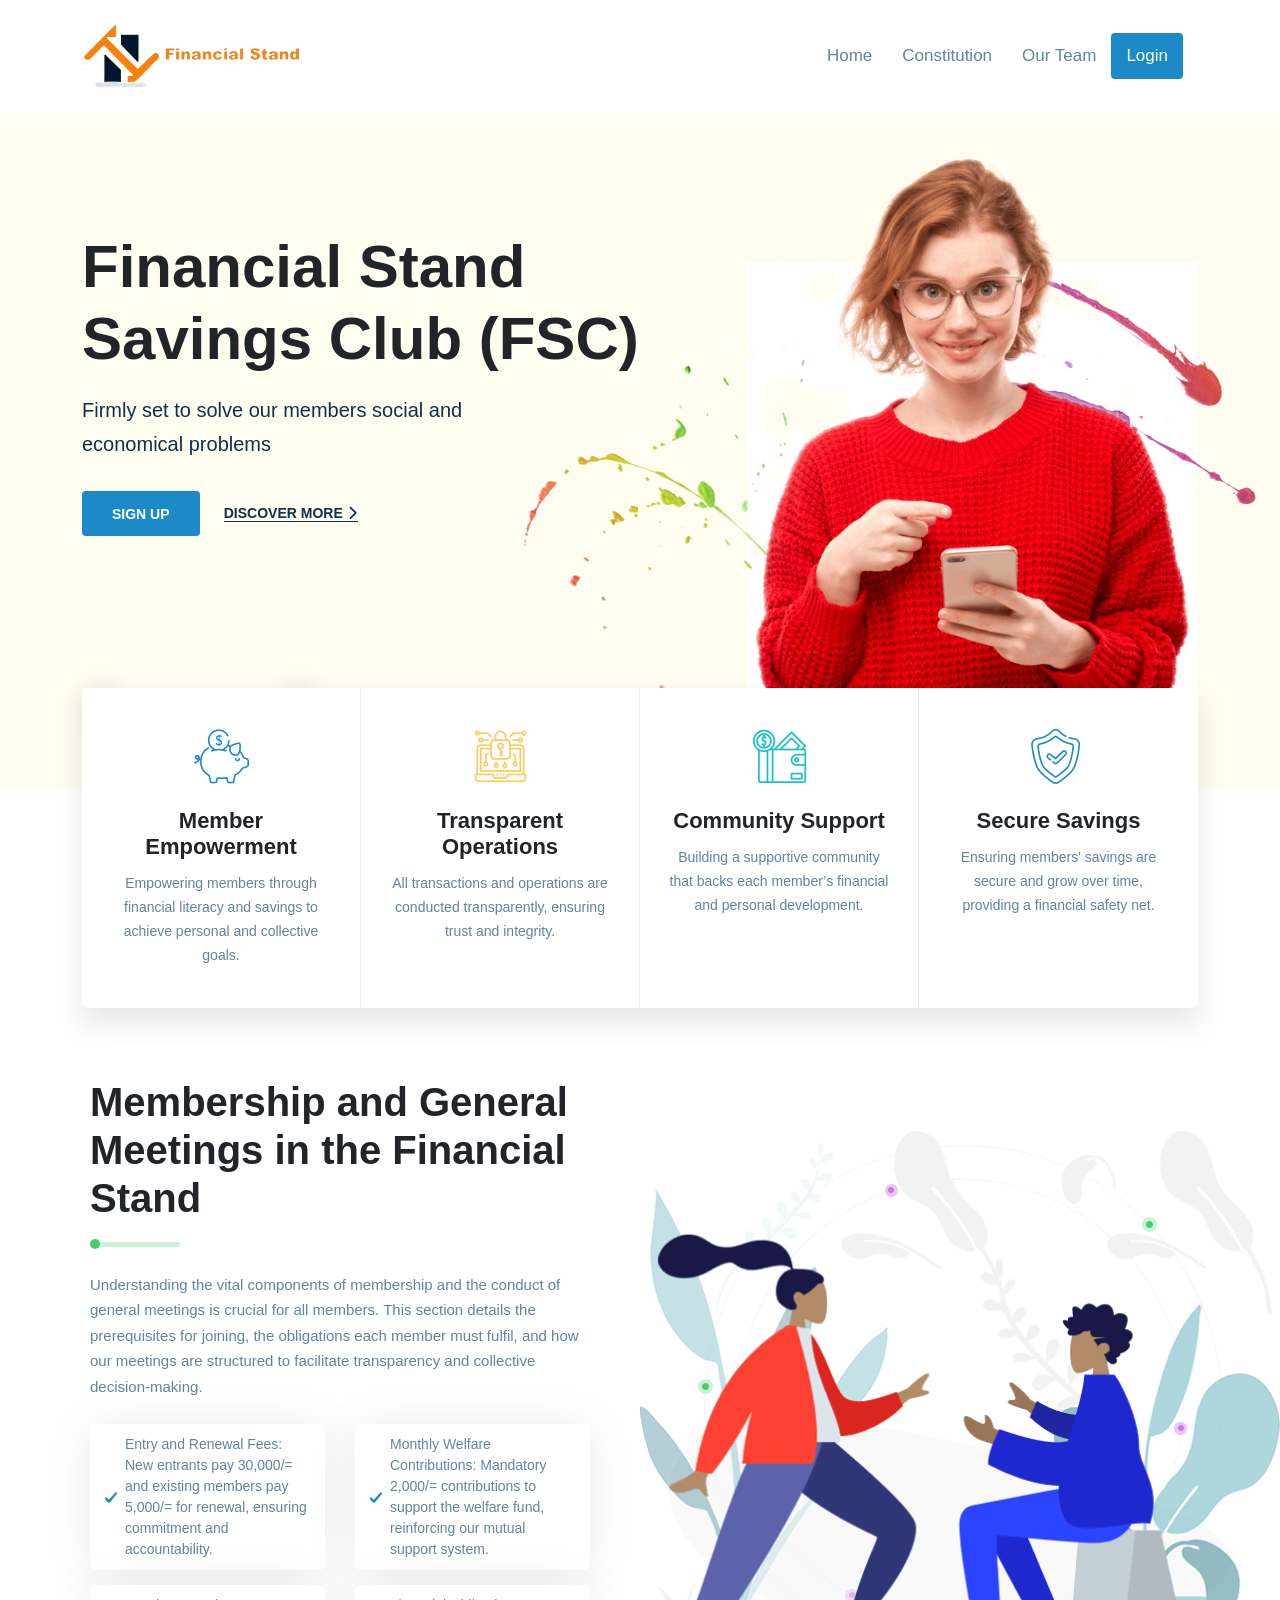
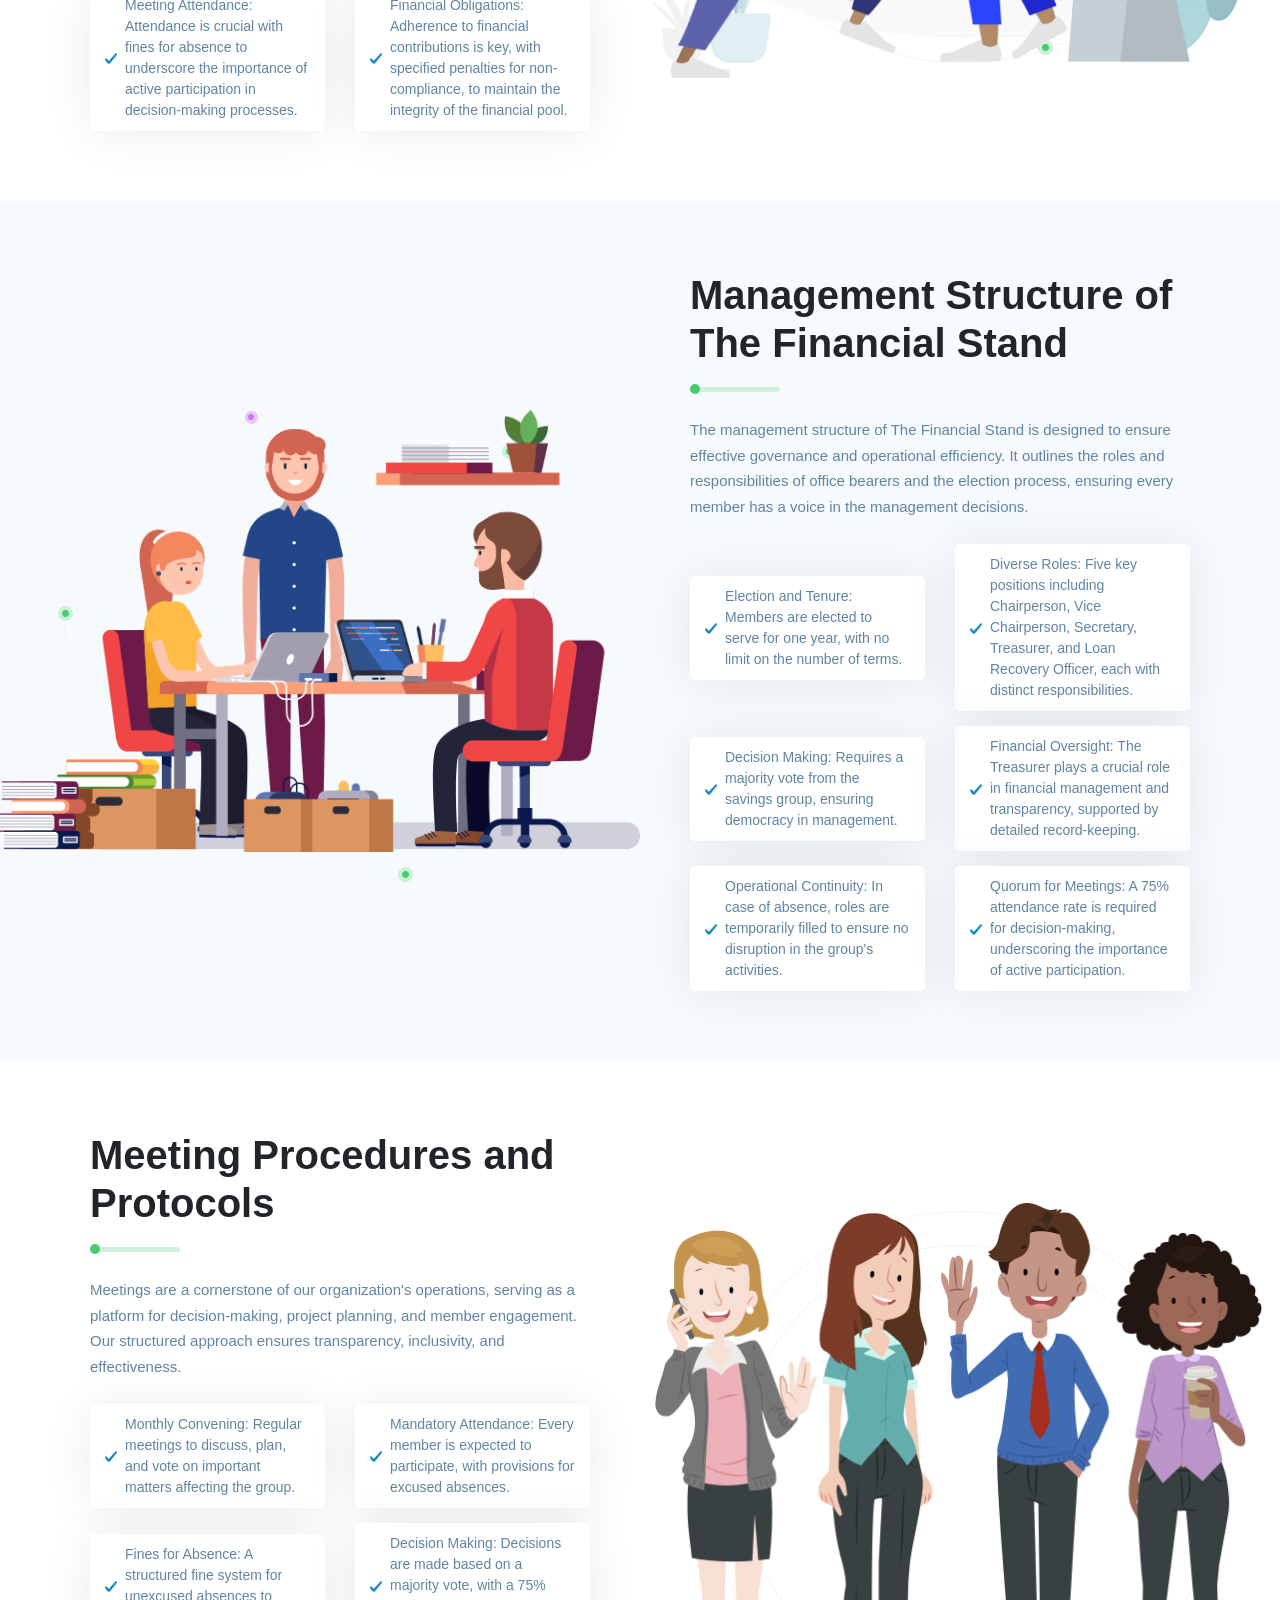
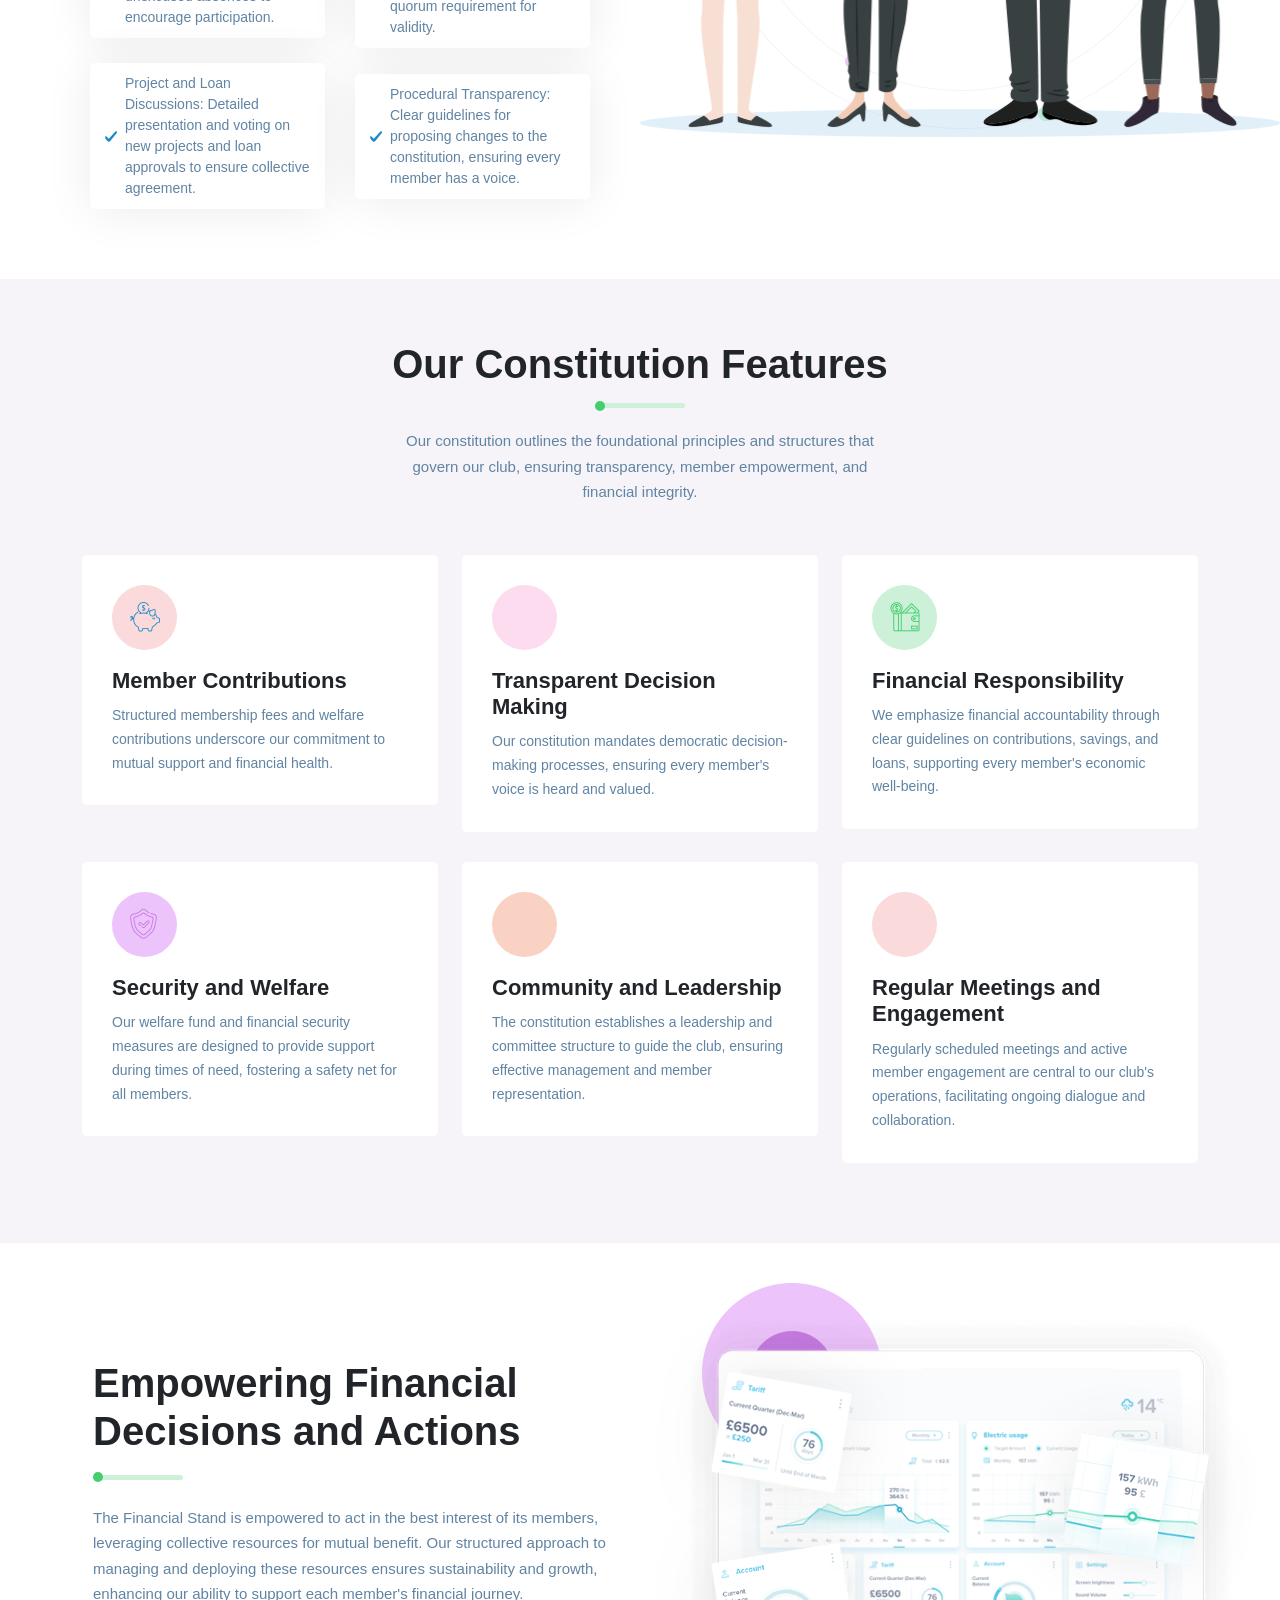
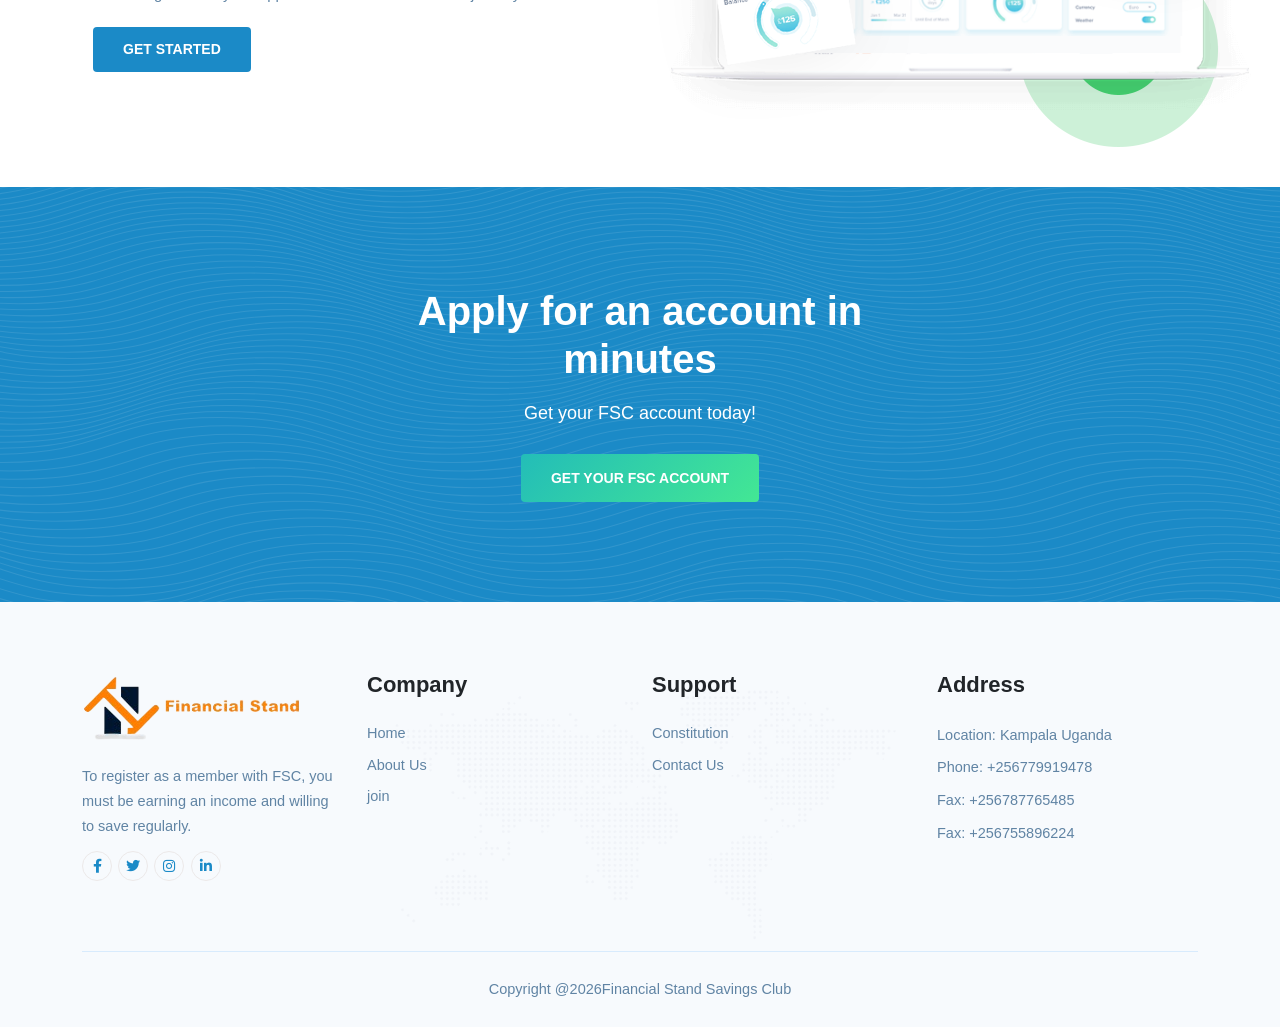
==== commit 8504349e: "modifiewd" ====
--- a/index.html
+++ b/index.html
@@ -11,7 +11,7 @@
         <link rel="stylesheet" href="assets/css/fontawesome.min.css">
         <link rel="stylesheet" href="assets/css/flaticon.css">
         <link rel="stylesheet" href="assets/css/magnific-popup.min.css">
-        <link rel="stylesheet" href="assets/css/FSCe-select.css">
+        <link rel="stylesheet" href="assets/css/nice-select.css">
         <link rel="stylesheet" href="assets/css/slick.min.css">
         <link rel="stylesheet" href="assets/css/owl.carousel.min.css">
         <link rel="stylesheet" href="assets/css/owl.theme.default.min.css">
@@ -53,9 +53,10 @@
                             <ul class="navbar-nav">
                                 <li class="nav-item"><a href="index.html" class="nav-link">Home</a>
                                 </li>
-
+                                <li class="nav-item"><a href="faq.html" class="nav-link">Constitution</a>
+                                </li>
                                 <li class="nav-item"><a href="team.html" class="nav-link">Our Team</a></li>                            
-                                <li class="nav-item"><a href="http://16.170.235.3/user/" class="btn-primary" style="color: white;">Login </a></li>
+                                <li class="nav-item"><a href="http://financialstand.club/user/" class="btn-primary" style="color: white;">Login </a></li>
                                 <li class="nav-item"><a href="#" class="nav-link"></a></li>
                             </ul>
                         </div>
@@ -65,7 +66,7 @@
         </div>
         <!-- End Navbar Area -->
         
-        <!-- Start Main Banner Woman Area -->
+        <!-- Start Main Banner Area -->
         <div class="main-banner-woman-area">
             <div class="container">
                 <ul class="banner-woman-list">
@@ -86,10 +87,10 @@
                             
                             <ul class="btn-list">
                                 <li>
-                                    <a href="http://16.170.235.3/user/" class="btn btn-primary">Sign Up</a>
+                                    <a href="http://financialstand.club/user/" class="btn btn-primary">Sign Up</a>
                                 </li>
                                 <li>
-                                    <a href="http://16.170.235.3/user/" class="discover-more-btn">Discover More <i class="fa-solid fa-chevron-right"></i></a>
+                                    <a href="http://financialstand.club/user/" class="discover-more-btn">Discover More <i class="fa-solid fa-chevron-right"></i></a>
                                 </li>
                             </ul>
                         </div>
@@ -111,452 +112,714 @@
                 <img src="assets/img/home-six/banner/woman-shape-2.png" alt="image">
             </div>
         </div>
-
-        <!-- Start About Us Area -->
-        <section class="about-area ptb-70">
+        <!-- End Main Banner Area -->
+
+        <!-- Start Featured Boxes Area -->
+        <section class="featured-boxes-area">
+            <div class="container">
+              <div class="featured-boxes-inner">
+                <div class="row m-0">
+                  <div class="col-lg-3 col-sm-6 col-md-6 p-0">
+                    <div class="single-featured-box">
+                      <div class="icon color-fb7756">
+                        <i class="flaticon-piggy-bank"></i>
+                      </div>
+          
+                      <h3>Member Empowerment</h3>
+                      <p>Empowering members through financial literacy and savings to achieve personal and collective goals.</p>
+          
+                      <a href="faq.html" class="read-more-btn">Read More</a>
+                    </div>
+                  </div>
+          
+                  <div class="col-lg-3 col-sm-6 col-md-6 p-0">
+                    <div class="single-featured-box">
+                      <div class="icon color-facd60">
+                        <i class="flaticon-data-encryption"></i>
+                      </div>
+          
+                      <h3>Transparent Operations</h3>
+                      <p>All transactions and operations are conducted transparently, ensuring trust and integrity.</p>
+          
+                      <a href="faq.html" class="read-more-btn">Read More</a>
+                    </div>
+                  </div>
+          
+                  <div class="col-lg-3 col-sm-6 col-md-6 p-0">
+                    <div class="single-featured-box">
+                      <div class="icon color-1ac0c6">
+                        <i class="flaticon-wallet"></i>
+                      </div>
+          
+                      <h3>Community Support</h3>
+                      <p>Building a supportive community that backs each member’s financial and personal development.</p>
+          
+                      <a href="faq.html" class="read-more-btn">Read More</a>
+                    </div>
+                  </div>
+          
+                  <div class="col-lg-3 col-sm-6 col-md-6 p-0">
+                    <div class="single-featured-box">
+                      <div class="icon">
+                        <i class="flaticon-shield"></i>
+                      </div>
+          
+                      <h3>Secure Savings</h3>
+                      <p>Ensuring members' savings are secure and grow over time, providing a financial safety net.</p>
+          
+                      <a href="faq.html" class="read-more-btn">Read More</a>
+                    </div>
+                  </div>
+                </div>
+              </div>
+            </div>
+          </section>
+          
+        <!-- End Featured Boxes Area -->
+
+        <!-- Start Services Area -->
+        <section class="services-area ptb-70">
+            <div class="container-fluid p-0">
+              <div class="overview-box">
+                <div class="overview-content">
+                  <div class="content left-content">
+                    <h2>Membership and General Meetings in the Financial Stand</h2>
+                    <div class="bar"></div>
+                    <p>Understanding the vital components of membership and the conduct of general meetings is crucial for all members. This section details the prerequisites for joining, the obligations each member must fulfil, and how our meetings are structured to facilitate transparency and collective decision-making.</p>
+          
+                    <ul class="services-list">
+                      <li><span><i class="flaticon-check-mark"></i> Entry and Renewal Fees: New entrants pay 30,000/= and existing members pay 5,000/= for renewal, ensuring commitment and accountability.</span></li>
+                      <li><span><i class="flaticon-check-mark"></i> Monthly Welfare Contributions: Mandatory 2,000/= contributions to support the welfare fund, reinforcing our mutual support system.</span></li>
+                      <li><span><i class="flaticon-check-mark"></i> Meeting Attendance: Attendance is crucial with fines for absence to underscore the importance of active participation in decision-making processes.</span></li>
+                      <li><span><i class="flaticon-check-mark"></i> Financial Obligations: Adherence to financial contributions is key, with specified penalties for non-compliance, to maintain the integrity of the financial pool.</span></li>
+                    </ul>
+                  </div>
+                </div>
+          
+                <div class="overview-image">
+                  <div class="image">
+                    <img src="assets/img/1.png" alt="image">
+          
+                    <div class="circle-img">
+                      <img src="assets/img/circle.png" alt="image">
+                    </div>
+                  </div>
+                </div>
+              </div>
+            </div>
+          </section>
+          
+        <!-- End Services Area -->
+
+        <!-- Start Services Area -->
+        <section class="services-area ptb-70 bg-f7fafd">
+            <div class="container-fluid p-0">
+              <div class="overview-box">
+                <div class="overview-image">
+                  <div class="image">
+                    <img src="assets/img/2.png" alt="image">
+          
+                    <div class="circle-img">
+                      <img src="assets/img/circle.png" alt="image">
+                    </div>
+                  </div>
+                </div>
+          
+                <div class="overview-content">
+                  <div class="content">
+                    <h2>Management Structure of The Financial Stand</h2>
+                    <div class="bar"></div>
+                    <p>The management structure of The Financial Stand is designed to ensure effective governance and operational efficiency. It outlines the roles and responsibilities of office bearers and the election process, ensuring every member has a voice in the management decisions.</p>
+          
+                    <ul class="services-list">
+                      <li><span><i class="flaticon-check-mark"></i> Election and Tenure: Members are elected to serve for one year, with no limit on the number of terms.</span></li>
+                      <li><span><i class="flaticon-check-mark"></i> Diverse Roles: Five key positions including Chairperson, Vice Chairperson, Secretary, Treasurer, and Loan Recovery Officer, each with distinct responsibilities.</span></li>
+                      <li><span><i class="flaticon-check-mark"></i> Decision Making: Requires a majority vote from the savings group, ensuring democracy in management.</span></li>
+                      <li><span><i class="flaticon-check-mark"></i> Financial Oversight: The Treasurer plays a crucial role in financial management and transparency, supported by detailed record-keeping.</span></li>
+                      <li><span><i class="flaticon-check-mark"></i> Operational Continuity: In case of absence, roles are temporarily filled to ensure no disruption in the group's activities.</span></li>
+                      <li><span><i class="flaticon-check-mark"></i> Quorum for Meetings: A 75% attendance rate is required for decision-making, underscoring the importance of active participation.</span></li>
+                    </ul>
+                  </div>
+                </div>
+              </div>
+            </div>
+          </section>
+          
+        <!-- End Services Area -->
+
+        <!-- Start Services Area -->
+        <section class="services-area ptb-70">
+            <div class="container-fluid p-0">
+              <div class="overview-box">
+                <div class="overview-content">
+                  <div class="content left-content">
+                    <h2>Meeting Procedures and Protocols</h2>
+                    <div class="bar"></div>
+                    <p>Meetings are a cornerstone of our organization's operations, serving as a platform for decision-making, project planning, and member engagement. Our structured approach ensures transparency, inclusivity, and effectiveness.</p>
+          
+                    <ul class="services-list">
+                      <li><span><i class="flaticon-check-mark"></i> Monthly Convening: Regular meetings to discuss, plan, and vote on important matters affecting the group.</span></li>
+                      <li><span><i class="flaticon-check-mark"></i> Mandatory Attendance: Every member is expected to participate, with provisions for excused absences.</span></li>
+                      <li><span><i class="flaticon-check-mark"></i> Fines for Absence: A structured fine system for unexcused absences to encourage participation.</span></li>
+                      <li><span><i class="flaticon-check-mark"></i> Decision Making: Decisions are made based on a majority vote, with a 75% quorum requirement for validity.</span></li>
+                      <li><span><i class="flaticon-check-mark"></i> Project and Loan Discussions: Detailed presentation and voting on new projects and loan approvals to ensure collective agreement.</span></li>
+                      <li><span><i class="flaticon-check-mark"></i> Procedural Transparency: Clear guidelines for proposing changes to the constitution, ensuring every member has a voice.</span></li>
+                    </ul>
+                  </div>
+                </div>
+          
+                <div class="overview-image">
+                  <div class="image">
+                    <img src="assets/img/3.png" alt="image">
+          
+                    <div class="circle-img">
+                      <img src="assets/img/circle.png" alt="image">
+                    </div>
+                  </div>
+                </div>
+              </div>
+            </div>
+          </section>
+          
+        <!-- End Services Area -->
+
+        <!-- Start Features Area -->
+        <section class="features-area ptb-70 bg-f6f4f8">
+            <div class="container">
+              <div class="section-title">
+                <h2>Our Constitution Features</h2>
+                <div class="bar"></div>
+                <p>Our constitution outlines the foundational principles and structures that govern our club, ensuring transparency, member empowerment, and financial integrity.</p>
+              </div>
+          
+              <div class="row">
+                <div class="col-lg-4 col-sm-6 col-md-6">
+                  <div class="single-features-box">
+                    <div class="icon">
+                      <i class="flaticon-piggy-bank"></i>
+                    </div>
+          
+                    <h3>Member Contributions</h3>
+                    <p>Structured membership fees and welfare contributions underscore our commitment to mutual support and financial health.</p>
+                  </div>
+                </div>
+          
+                <div class="col-lg-4 col-sm-6 col-md-6">
+                  <div class="single-features-box">
+                    <div class="icon bg-f78acb">
+                      <i class="flaticon-conversation"></i>
+                    </div>
+          
+                    <h3>Transparent Decision Making</h3>
+                    <p>Our constitution mandates democratic decision-making processes, ensuring every member's voice is heard and valued.</p>
+                  </div>
+                </div>
+          
+                <div class="col-lg-4 col-sm-6 col-md-6">
+                  <div class="single-features-box">
+                    <div class="icon bg-cdf1d8">
+                      <i class="flaticon-wallet"></i>
+                    </div>
+          
+                    <h3>Financial Responsibility</h3>
+                    <p>We emphasize financial accountability through clear guidelines on contributions, savings, and loans, supporting every member's economic well-being.</p>
+                  </div>
+                </div>
+          
+                <div class="col-lg-4 col-sm-6 col-md-6">
+                  <div class="single-features-box">
+                    <div class="icon bg-c679e3">
+                      <i class="flaticon-shield"></i>
+                    </div>
+          
+                    <h3>Security and Welfare</h3>
+                    <p>Our welfare fund and financial security measures are designed to provide support during times of need, fostering a safety net for all members.</p>
+                  </div>
+                </div>
+          
+                <div class="col-lg-4 col-sm-6 col-md-6">
+                  <div class="single-features-box">
+                    <div class="icon bg-eb6b3d">
+                      <i class="flaticon-people"></i>
+                    </div>
+          
+                    <h3>Community and Leadership</h3>
+                    <p>The constitution establishes a leadership and committee structure to guide the club, ensuring effective management and member representation.</p>
+                  </div>
+                </div>
+          
+                <div class="col-lg-4 col-sm-6 col-md-6">
+                  <div class="single-features-box">
+                    <div class="icon">
+                      <i class="flaticon-calendar"></i>
+                    </div>
+          
+                    <h3>Regular Meetings and Engagement</h3>
+                    <p>Regularly scheduled meetings and active member engagement are central to our club's operations, facilitating ongoing dialogue and collaboration.</p>
+                  </div>
+                </div>
+              </div>
+            </div>
+          </section>
+          
+        <!-- End Features Area -->
+
+        <!-- Start Invoicing Area -->
+        <section class="invoicing-area ptb-70">
+            <div class="container-fluid">
+              <div class="row align-items-center">
+                <div class="col-lg-6 col-md-12">
+                  <div class="invoicing-content">
+                    <h2>Empowering Financial Decisions and Actions</h2>
+                    <div class="bar"></div>
+                    <p>The Financial Stand is empowered to act in the best interest of its members, leveraging collective resources for mutual benefit. Our structured approach to managing and deploying these resources ensures sustainability and growth, enhancing our ability to support each member's financial journey.</p>
+                    <a href="#" class="btn btn-primary">Get Started</a>
+                  </div>
+                </div>
+                <div class="col-lg-6 col-md-12">
+                  <div class="invoicing-image">
+                    <div class="main-image">
+                      <img src="assets/img/invoicing-image/1.png" class="wow animate__animated animate__zoomIn" alt="image">
+                      <img src="assets/img/invoicing-image/2.png" class="wow animate__animated animate__fadeInLeft" alt="image">
+                      <img src="assets/img/invoicing-image/3.png" class="wow animate__animated animate__fadeInLeft" alt="image">
+                      <img src="assets/img/invoicing-image/4.png" class="wow animate__animated animate__fadeInRight" alt="image">
+                    </div>
+                    <div class="main-mobile-image">
+                      <img src="assets/img/invoicing-image/main-pic.png" class="wow animate__animated animate__zoomIn" alt="image">
+                    </div>
+                    <div class="circle-image">
+                      <img src="assets/img/invoicing-image/circle1.png" alt="image">
+                      <img src="assets/img/invoicing-image/circle2.png" alt="image">
+                    </div>
+                  </div>
+                </div>
+              </div>
+            </div>
+          </section>
+          
+        <!-- End Invoicing Area -->
+
+        <!-- Start Fun Facts Area -->
+		<!-- <section class="funfacts-area ptb-70 pt-0">
+			<div class="container">
+				<div class="section-title">
+					<h2>We always try to understand customers expectation</h2>
+					<div class="bar"></div>
+					<p>Lorem ipsum dolor sit amet, consectetur adipiscing elit, sed do eiusmod tempor incididunt ut labore et dolore magna aliqua.</p>
+				</div>
+
+				<div class="row">
+					<div class="col-lg-3 col-sm-3 col-md-3 col-6">
+						<div class="funfact">
+							<h3><span class="odometer" data-count="180">00</span>K</h3>
+							<p>Downloaded</p>
+						</div>
+					</div>
+
+					<div class="col-lg-3 col-sm-3 col-md-3 col-6">
+						<div class="funfact">
+							<h3><span class="odometer" data-count="20">00</span>K</h3>
+							<p>Feedback</p>
+						</div>
+					</div>
+
+					<div class="col-lg-3 col-sm-3 col-md-3 col-6">
+						<div class="funfact">
+							<h3><span class="odometer" data-count="500">00</span>+</h3>
+							<p>Workers</p>
+						</div>
+					</div>
+
+					<div class="col-lg-3 col-sm-3 col-md-3 col-6">
+						<div class="funfact">
+							<h3><span class="odometer" data-count="70">00</span>+</h3>
+							<p>Contrubutors</p>
+						</div>
+					</div>
+				</div>
+
+				<div class="contact-cta-box">
+					<h3>Have any question about us?</h3>
+					<p>Don't hesitate to contact us</p>
+					<a href="contact.html" class="btn btn-primary">Contact Us</a>
+				</div>
+
+				<div class="map-bg">
+					<img src="assets/img/map.png" alt="map">
+				</div>
+			</div>
+		</section> -->
+        <!-- End Fun Facts Area -->
+        
+        <!-- Start Feedback Area -->
+		<!-- <section class="feedback-area ptb-70 bg-f7fafd">
+			<div class="container">
+				<div class="section-title">
+					<h2>What customers say about Us</h2>
+					<div class="bar"></div>
+					<p>Lorem ipsum dolor sit amet, consectetur adipiscing elit, sed do eiusmod tempor incididunt ut labore et dolore magna aliqua.</p>
+				</div>
+
+				<div class="feedback-slides">
+					<div class="client-feedback">
+						<div>
+							<div class="item">
+								<div class="single-feedback">
+									<div class="client-img">
+										<img src="assets/img/client-image/1.jpg" alt="image">
+									</div>
+
+									<h3>John Lucy</h3>
+									<span>Web Developer</span>
+									<p>Quis ipsum suspendisse ultrices gravida. Risus commodo viverra maecenas accumsan lacus vel facilisis. Lorem ipsum dolor sit amet, consectetur adipiscing elit, sed do eiusmod tempor incididunt ut labore et dolore magna aliqua.</p>
+								</div>
+							</div>
+							
+							<div class="item">
+								<div class="single-feedback">
+									<div class="client-img">
+										<img src="assets/img/client-image/2.jpg" alt="image">
+									</div>
+
+									<h3>John Smith</h3>
+									<span>Web Developer</span>
+									<p>Quis ipsum suspendisse ultrices gravida. Risus commodo viverra maecenas accumsan lacus vel facilisis. Lorem ipsum dolor sit amet, consectetur adipiscing elit, sed do eiusmod tempor incididunt ut labore et dolore magna aliqua.</p>
+								</div>
+							</div>
+							
+							<div class="item">
+								<div class="single-feedback">
+									<div class="client-img">
+										<img src="assets/img/client-image/3.jpg" alt="image">
+									</div>
+
+									<h3>Maxwel Warner</h3>
+									<span>Web Developer</span>
+									<p>Quis ipsum suspendisse ultrices gravida. Risus commodo viverra maecenas accumsan lacus vel facilisis. Lorem ipsum dolor sit amet, consectetur adipiscing elit, sed do eiusmod tempor incididunt ut labore et dolore magna aliqua.</p>
+								</div>
+							</div>
+							
+							<div class="item">
+								<div class="single-feedback">
+									<div class="client-img">
+										<img src="assets/img/client-image/4.jpg" alt="image">
+									</div>
+
+									<h3>Ross Taylor</h3>
+									<span>Web Developer</span>
+									<p>Quis ipsum suspendisse ultrices gravida. Risus commodo viverra maecenas accumsan lacus vel facilisis. Lorem ipsum dolor sit amet, consectetur adipiscing elit, sed do eiusmod tempor incididunt ut labore et dolore magna aliqua.</p>
+								</div>
+							</div>
+							
+							<div class="item">
+								<div class="single-feedback">
+									<div class="client-img">
+										<img src="assets/img/client-image/5.jpg" alt="image">
+									</div>
+
+									<h3>James Anderson</h3>
+									<span>Web Developer</span>
+									<p>Quis ipsum suspendisse ultrices gravida. Risus commodo viverra maecenas accumsan lacus vel facilisis. Lorem ipsum dolor sit amet, consectetur adipiscing elit, sed do eiusmod tempor incididunt ut labore et dolore magna aliqua.</p>
+								</div>
+							</div>
+							
+							<div class="item">
+								<div class="single-feedback">
+									<div class="client-img">
+										<img src="assets/img/client-image/1.jpg" alt="image">
+									</div>
+
+									<h3>Steven Smith</h3>
+									<span>Web Developer</span>
+									<p>Quis ipsum suspendisse ultrices gravida. Risus commodo viverra maecenas accumsan lacus vel facilisis. Lorem ipsum dolor sit amet, consectetur adipiscing elit, sed do eiusmod tempor incididunt ut labore et dolore magna aliqua.</p>
+								</div>
+							</div>
+							
+							<div class="item">
+								<div class="single-feedback">
+									<div class="client-img">
+										<img src="assets/img/client-image/2.jpg" alt="image">
+									</div>
+
+									<h3>Steven Lucy</h3>
+									<span>Web Developer</span>
+									<p>Quis ipsum suspendisse ultrices gravida. Risus commodo viverra maecenas accumsan lacus vel facilisis. Lorem ipsum dolor sit amet, consectetur adipiscing elit, sed do eiusmod tempor incididunt ut labore et dolore magna aliqua.</p>
+								</div>
+							</div>
+							
+							<div class="item">
+								<div class="single-feedback">
+									<div class="client-img">
+										<img src="assets/img/client-image/3.jpg" alt="image">
+									</div>
+
+									<h3>John Terry</h3>
+									<span>Web Developer</span>
+									<p>Quis ipsum suspendisse ultrices gravida. Risus commodo viverra maecenas accumsan lacus vel facilisis. Lorem ipsum dolor sit amet, consectetur adipiscing elit, sed do eiusmod tempor incididunt ut labore et dolore magna aliqua.</p>
+								</div>
+							</div>
+						</div>
+					</div>
+
+					<div class="client-thumbnails">
+						<div>
+							<div class="item">
+								<div class="img-fill"><img src="assets/img/client-image/1.jpg" alt="client"></div>
+							</div>
+							
+							<div class="item">
+								<div class="img-fill"><img src="assets/img/client-image/2.jpg" alt="client"></div>
+							</div>
+							
+							<div class="item">
+								<div class="img-fill"><img src="assets/img/client-image/3.jpg" alt="client"></div>
+							</div>
+							
+							<div class="item">
+								<div class="img-fill"><img src="assets/img/client-image/4.jpg" alt="client"></div>
+							</div>
+							
+							<div class="item">
+								<div class="img-fill"><img src="assets/img/client-image/5.jpg" alt="client"></div>
+							</div>
+							
+							<div class="item">
+								<div class="img-fill"><img src="assets/img/client-image/1.jpg" alt="client"></div>
+							</div>
+							
+							<div class="item">
+								<div class="img-fill"><img src="assets/img/client-image/2.jpg" alt="client"></div>
+							</div>
+							
+							<div class="item">
+								<div class="img-fill"><img src="assets/img/client-image/3.jpg" alt="client"></div>
+							</div>
+						</div>
+
+						<button class="prev-arrow slick-arrow">
+							<i class="fas fa-arrow-left"></i>
+						</button>
+						
+						<button class="next-arrow slick-arrow">
+							<i class="fas fa-arrow-right"></i>
+						</button>
+					</div>
+				</div>
+			</div>
+		</section> -->
+        <!-- End Feedback Area -->
+        
+        <!-- Start Ready To Talk Area -->
+		<!-- <section class="ready-to-talk">
+			<div class="container">
+				<div class="ready-to-talk-content">
+                    <h3>Ready to Join?</h3>
+                    <p>Click the below button and start immediately</p>
+                    <a href="contact.html" class="btn btn-primary">Register</a>
+                    <span><a href="#">Get started with your savings account now
+                </div>
+			</div>
+		</section> -->
+        <!-- End Ready To Talk Area -->
+        
+        <!-- Start Partner Area -->
+		<!-- <div class="partner-area">
+			<div class="container">
+
+                <h3>More that 1.5 million businesses and organizations use Luvion</h3>
+
+				<div class="partner-inner">
+					<div class="row align-items-center">
+						<div class="col-lg-2 col-sm-4 col-md-3 col-6">
+							<a href="#">
+								<img src="assets/img/partner-image/partner-1.png" alt="partner">
+								<img src="assets/img/partner-image/partner-hover1.png" alt="partner">
+							</a>
+						</div>
+
+						<div class="col-lg-2 col-sm-4 col-md-3 col-6">
+							<a href="#">
+								<img src="assets/img/partner-image/partner-2.png" alt="partner">
+								<img src="assets/img/partner-image/partner-hover2.png" alt="partner">
+							</a>
+						</div>
+
+						<div class="col-lg-2 col-sm-4 col-md-3 col-6">
+							<a href="#">
+								<img src="assets/img/partner-image/partner-3.png" alt="partner">
+								<img src="assets/img/partner-image/partner-hover3.png" alt="partner">
+							</a>
+						</div>
+
+						<div class="col-lg-2 col-sm-4 col-md-3 col-6">
+							<a href="#">
+								<img src="assets/img/partner-image/partner-4.png" alt="partner">
+								<img src="assets/img/partner-image/partner-hover4.png" alt="partner">
+							</a>
+						</div>
+
+						<div class="col-lg-2 col-sm-4 col-md-3 col-6">
+							<a href="#">
+								<img src="assets/img/partner-image/partner-5.png" alt="partner">
+								<img src="assets/img/partner-image/partner-hover5.png" alt="partner">
+							</a>
+						</div>
+
+						<div class="col-lg-2 col-sm-4 col-md-3 col-6">
+							<a href="#">
+								<img src="assets/img/partner-image/partner-6.png" alt="partner">
+								<img src="assets/img/partner-image/partner-hover6.png" alt="partner">
+							</a>
+						</div>
+
+						<div class="col-lg-2 col-sm-4 col-md-3 col-6">
+							<a href="#">
+								<img src="assets/img/partner-image/partner-7.png" alt="partner">
+								<img src="assets/img/partner-image/partner-hover7.png" alt="partner">
+							</a>
+						</div>
+
+						<div class="col-lg-2 col-sm-4 col-md-3 col-6">
+							<a href="#">
+								<img src="assets/img/partner-image/partner-8.png" alt="partner">
+								<img src="assets/img/partner-image/partner-hover8.png" alt="partner">
+							</a>
+						</div>
+
+						<div class="col-lg-2 col-sm-4 col-md-3 col-6">
+							<a href="#">
+								<img src="assets/img/partner-image/partner-9.png" alt="partner">
+								<img src="assets/img/partner-image/partner-hover9.png" alt="partner">
+							</a>
+						</div>
+
+						<div class="col-lg-2 col-sm-4 col-md-3 col-6">
+							<a href="#">
+								<img src="assets/img/partner-image/partner-10.png" alt="partner">
+								<img src="assets/img/partner-image/partner-hover10.png" alt="partner">
+							</a>
+						</div>
+
+						<div class="col-lg-2 col-sm-4 col-md-3 col-6">
+							<a href="#">
+								<img src="assets/img/partner-image/partner-11.png" alt="partner">
+								<img src="assets/img/partner-image/partner-hover11.png" alt="partner">
+							</a>
+						</div>
+
+						<div class="col-lg-2 col-sm-4 col-md-3 col-6">
+							<a href="#">
+								<img src="assets/img/partner-image/partner-12.png" alt="partner">
+								<img src="assets/img/partner-image/partner-hover12.png" alt="partner">
+							</a>
+						</div>
+
+						<div class="col-lg-2 col-sm-4 col-md-3 col-6">
+							<a href="#">
+								<img src="assets/img/partner-image/partner-13.png" alt="partner">
+								<img src="assets/img/partner-image/partner-hover13.png" alt="partner">
+							</a>
+						</div>
+
+						<div class="col-lg-2 col-sm-4 col-md-3 col-6">
+							<a href="#">
+								<img src="assets/img/partner-image/partner-14.png" alt="partner">
+								<img src="assets/img/partner-image/partner-hover14.png" alt="partner">
+							</a>
+						</div>
+
+						<div class="col-lg-2 col-sm-4 col-md-3 col-6">
+							<a href="#">
+								<img src="assets/img/partner-image/partner-15.png" alt="partner">
+								<img src="assets/img/partner-image/partner-hover15.png" alt="partner">
+							</a>
+						</div>
+
+						<div class="col-lg-2 col-sm-4 col-md-3 col-6">
+							<a href="#">
+								<img src="assets/img/partner-image/partner-16.png" alt="partner">
+								<img src="assets/img/partner-image/partner-hover16.png" alt="partner">
+							</a>
+						</div>
+
+						<div class="col-lg-2 col-sm-4 col-md-3 col-6">
+							<a href="#">
+								<img src="assets/img/partner-image/partner-17.png" alt="partner">
+								<img src="assets/img/partner-image/partner-hover17.png" alt="partner">
+							</a>
+						</div>
+
+						<div class="col-lg-2 col-sm-4 col-md-3 col-6">
+							<a href="#">
+								<img src="assets/img/partner-image/partner-18.png" alt="partner">
+								<img src="assets/img/partner-image/partner-hover18.png" alt="partner">
+							</a>
+						</div>
+					</div>
+				</div>
+			</div>
+		</div> -->
+        <!-- End Partner Area -->
+
+        <!-- Start App Download Area -->
+        <!-- <section class="app-download-area">
             <div class="container">
                 <div class="row align-items-center">
                     <div class="col-lg-6 col-md-12">
-                        <div class="about-content">
-                            <span>about us</span>
-                            <h2>Easy, fee-free investment club for entrepreneurs</h2>
-                            <p>Financial Stand Savings Club (FSC) is a member owned Savings and Credit Cooperative Organization (SACCO). The SACCO was established on the 1st of June, 2020 to enable its members and the general public access affordable alternative financial services in a timely manner. At FSC, we are a family and are committed to holistic personal growth for all our members. Alongside our service offering, we provide a platform where fruitful business synergies can be created through friendships. FSC is here to see you grow and realize your dreams.</p>
-                            <p> Presently, the SACCO has established it’s roots firmly and is set to solve it’s members social and economic problems.</p>
+                        <div class="app-image">
+                            <div class="main-image">
+                                <img src="assets/img/mobile-app1.png" class="wow animate__animated animate__fadeInLeft" alt="image">
+                                <img src="assets/img/mobile-app2.png" class="wow animate__animated animate__fadeInUp" alt="image">
+                            </div>
+
+                            <div class="main-mobile-image">
+                                <img src="assets/img/main-mobile.png" class="wow animate__animated animate__fadeInUp" alt="image">
+                            </div>
+
+                            <div class="circle-img">
+                                <img src="assets/img/circle.png" alt="image">
+                            </div>
                         </div>
                     </div>
 
                     <div class="col-lg-6 col-md-12">
-                        <div class="about-image">
-                            <img src="assets/img/about-img1.jpg" alt="image">
-
-                            <a href="https://www.youtube.com/watch?v=bk7McNUjWgw" class="video-btn popup-youtube"><i class="fas fa-play"></i></a>
+                        <div class="app-download-content">
+                            <h2>You can find all the thing you need to payout</h2>
+                            <div class="bar"></div>
+                            <p>Lorem ipsum dolor sit amet, consectetur adipisicing elit, sed do eiusmod tempor incididunt ut labore et dolore magna aliqua. Ut enim ad minim veniam, quis nostrud exercitation ullamco laboris nisi ut aliquip.</p>
+
+                            <div class="btn-box">
+                                <a href="#" class="app-store-btn">
+                                    <i class="flaticon-apple"></i>
+                                    Download on
+                                    <span>App Store</span>
+                                </a>
+
+                                <a href="#" class="play-store-btn">
+                                    <i class="flaticon-play-store"></i>
+                                    Download on
+                                    <span>Google play</span>
+                                </a>
+                            </div>
                         </div>
                     </div>
                 </div>
             </div>
-        </section>
-
+        </section> -->
+        <!-- End App Download Area -->
+
+        <!-- Start Account Create Area -->
         <section class="account-create-area">
             <div class="container">
                 <div class="account-create-content">
                     <h2>Apply for an account in minutes</h2>
                     <p>Get your FSC account today!</p>
-                    <a href="http://16.170.235.3/user/" class="btn btn-primary">Get Your FSC Account</a>
+                    <a href="http://financialstand.club/user/" class="btn btn-primary">Get Your FSC Account</a>
                 </div>
             </div>
         </section>
-
-        <!-- <div class="about-us-area ptb-100">
-            <div class="container">
-                <div class="row align-items-center">
-                    <div class="col-lg-6 col-md-12">
-                        <div class="about-us-content">
-                            <span>About Us</span>
-                            <h3>Committed to helping our customers succeed</h3>
-                            <p>There are many variations of passages of Lorem Ipsum available, but the majority have suffered alteration in some form, by injected humour, or words which don't look even slightly believable. If you are going to use a passage of Lorem Ipsum randomised</p>
-                            <div class="row justify-content-center">
-                                <div class="col-lg-6 col-md-6">
-                                    <ul class="list">
-                                        <li>
-                                            <i class="flaticon-check-mark"></i> Free plan available
-                                        </li>
-
-                                        <li>
-                                            <i class="flaticon-check-mark"></i> 100% transparent costs
-                                        </li>
-                                    </ul>
-                                </div>
-
-                                <div class="col-lg-6 col-md-6">
-                                    <ul class="list">
-                                        <li>
-                                            <i class="flaticon-check-mark"></i> Full data privacy compliance
-                                        </li>
-
-                                        <li>
-                                            <i class="flaticon-check-mark"></i> Commitment-free
-                                        </li>
-                                    </ul>
-                                </div>
-                            </div>
-                            <div class="about-btn">
-                                <a href="sign-up.html" class="sign-up-btn">signup now <i class="fa-solid fa-chevron-right"></i></a>
-                            </div>
-                        </div>
-                    </div>
-
-                    <div class="col-lg-6 col-md-12">
-                        <div class="about-us-right-content">
-                            <p>“Dear Customers, we are thrilled you chose to purchase the Tryo from us. We are working hard to build even higher-quality products for our customers. We would love to hear your thoughts and opinion. Please go Tryo to share with us your feedback. Thank you.”</p>
-
-                            <div class="information d-flex align-items-center">
-                                <img src="assets/img/home-six/user.png" class="rounded-circle" alt="image">
-
-                                <div class="title">
-                                    <h3>Alex Smith</h3>
-                                    <span>Founder & CEO</span>
-                                </div>
-                            </div>
-                        </div>
-                    </div>
-                </div>
-            </div>
-
-            <div class="about-us-shape">
-                <img src="assets/img/home-six/vector-shape-1.png" alt="image">
-            </div>
-        </div> -->
-        <!-- End About Us Area -->
+        <!-- End Account Create Area -->
         
-        <!-- Start Flexibility Area -->
-        <!-- <div class="flexibility-area pt-100">
-            <div class="container">
-                <div class="row align-items-center">
-                    <div class="col-lg-6 col-md-12">
-                        <div class="flexibility-image">
-                            <img src="assets/img/home-six/flexibility.png" alt="image">
-                        </div>
-                    </div>
-
-                    <div class="col-lg-6 col-md-12">
-                        <div class="flexibility-content">
-                            <span>Flexibility</span>
-                            <h3>To give you the power to make things happen</h3>
-
-                            <div class="row justify-content-center">
-                                <div class="col-lg-6 col-md-6">
-                                    <ul class="list">
-                                        <li>
-                                            <i class="flaticon-check-mark"></i> Easy transfers
-                                        </li>
-
-                                        <li>
-                                            <i class="flaticon-check-mark"></i> Business without borders
-                                        </li>
-
-                                        <li>
-                                            <i class="flaticon-check-mark"></i> International Payments
-                                        </li>
-                                    </ul>
-                                </div>
-
-                                <div class="col-lg-6 col-md-6">
-                                    <ul class="list">
-                                        <li>
-                                            <i class="flaticon-check-mark"></i>  A powerful open API 
-                                        </li>
-
-                                        <li>
-                                            <i class="flaticon-check-mark"></i> Affiliates and partnerships
-                                        </li>
-
-                                        <li>
-                                            <i class="flaticon-check-mark"></i> Automated accounting
-                                        </li>
-                                    </ul>
-                                </div>
-                            </div>
-
-                            <p>There are many variations of passages of Lorem Ipsum available, but the majority have suffered alteration in some form, by injected humour, or words which don't look even slightly believable. If you are going to use a passage of Lorem Ipsum randomised</p>
-                        </div>
-                    </div>
-                </div>
-            </div>
-        </div> -->
-        <!-- End Flexibility Area -->
-
-        <!-- Start Fun Facts Area -->
-		<!-- <section class="funfacts-style-area">
-			<div class="container">
-                <div class="funfacts-style-inner-box ptb-100">
-                    <div class="row">
-                        <div class="col-lg-3 col-sm-3 col-md-3 col-6">
-                            <div class="funfact">
-                                <h3><span class="odometer" data-count="180">00</span>K</h3>
-                                <p>Downloaded</p>
-                            </div>
-                        </div>
-
-                        <div class="col-lg-3 col-sm-3 col-md-3 col-6">
-                            <div class="funfact">
-                                <h3><span class="odometer" data-count="20">00</span>K</h3>
-                                <p>Feedback</p>
-                            </div>
-                        </div>
-
-                        <div class="col-lg-3 col-sm-3 col-md-3 col-6">
-                            <div class="funfact">
-                                <h3><span class="odometer" data-count="500">00</span>+</h3>
-                                <p>Workers</p>
-                            </div>
-                        </div>
-
-                        <div class="col-lg-3 col-sm-3 col-md-3 col-6">
-                            <div class="funfact">
-                                <h3><span class="odometer" data-count="70">00</span>+</h3>
-                                <p>Contrubutors</p>
-                            </div>
-                        </div>
-                    </div>
-
-                    <div class="contact-cta-box">
-                        <h3>Have any question about us?</h3>
-                        <p>Don't hesitate to contact us</p>
-                        <a href="http://16.170.235.3/user/" class="btn btn-primary">Contact Us</a>
-                    </div>
-                </div>
-			</div>
-		</section> -->
-        <!-- End Fun Facts Area -->
-
-        <!-- Start Security Services Area -->
-        <!-- <div class="security-services-area pt-100 pb-75">
-            <div class="container">
-                <div class="wrap-section-title">
-                    <span>Security</span>
-                    <h2>We show our value by serving faithfully</h2>
-                </div>
-
-                <div class="row justify-content-center">
-                    <div class="col-lg-4 col-md-6">
-                        <div class="security-services-card">
-                            <div class="icon">
-                                <i class="flaticon-piggy-bank"></i>
-                            </div>
-                            <h3>Transparent Pricing</h3>
-                            <p>Sed ut perspiciatis unde omnis iste natus error sit voluptatem accusantium doloremque laudantium, totam rem aperiam, eaque ipsa quae ab illo inventore veritatis et quasi architecto</p>
-                            <a href="#" class="read-more-btn">Read more <i class="fa-solid fa-chevron-right"></i></a>
-                        </div>
-                    </div>
-
-                    <div class="col-lg-4 col-md-6">
-                        <div class="security-services-card">
-                            <div class="icon">
-                                <i class="flaticon-data-encryption"></i>
-                            </div>
-                            <h3>Fully Encrypted</h3>
-                            <p>Sed ut perspiciatis unde omnis iste natus error sit voluptatem accusantium doloremque laudantium, totam rem aperiam, eaque ipsa quae ab illo inventore veritatis et quasi architecto</p>
-                            <a href="#" class="read-more-btn">Read more <i class="fa-solid fa-chevron-right"></i></a>
-                        </div>
-                    </div>
-
-                    <div class="col-lg-4 col-md-6">
-                        <div class="security-services-card">
-                            <div class="icon">
-                                <i class="flaticon-shield"></i>
-                            </div>
-                            <h3>Safe and Secure</h3>
-                            <p>Sed ut perspiciatis unde omnis iste natus error sit voluptatem accusantium doloremque laudantium, totam rem aperiam, eaque ipsa quae ab illo inventore veritatis et quasi architecto</p>
-                            <a href="#" class="read-more-btn">Read more <i class="fa-solid fa-chevron-right"></i></a>
-                        </div>
-                    </div>
-                </div>
-            </div>
-        </div> -->
-        <!-- End Security Services Area -->
-
-        <!-- Start Awesome Features Area -->
-        <!-- <div class="awesome-features-area pt-100">
-            <div class="container">
-                <div class="row align-items-center">
-                    <div class="col-lg-6 col-md-12">
-                        <div class="awesome-features-content">
-                            <span>Our Awesome Features</span>
-                            <h3>Stay ahead of the curve, ready for everything</h3>
-
-                            <div class="row justify-content-center">
-                                <div class="col-lg-6 col-md-6">
-                                    <ul class="list">
-                                        <li>
-                                            <i class="flaticon-check-mark"></i> Deadline reminders
-                                        </li>
-
-                                        <li>
-                                            <i class="flaticon-check-mark"></i> Information retrieval
-                                        </li>
-
-                                        <li>
-                                            <i class="flaticon-check-mark"></i> Email notifications
-                                        </li>
-                                    </ul>
-                                </div>
-
-                                <div class="col-lg-6 col-md-6">
-                                    <ul class="list">
-                                        <li>
-                                            <i class="flaticon-check-mark"></i>  Drag and drop functionality 
-                                        </li>
-
-                                        <li>
-                                            <i class="flaticon-check-mark"></i> Simple dashboard
-                                        </li>
-
-                                        <li>
-                                            <i class="flaticon-check-mark"></i> Incredible infrastructure
-                                        </li>
-                                    </ul>
-                                </div>
-                            </div>
-
-                            <p>There are many variations of passages of Lorem Ipsum available, but the majority have suffered alteration in some form, by injected humour, or words which don't look even slightly believable. If you are going to use a passage of Lorem Ipsum randomised</p>
-                        </div>
-                    </div>
-
-                    <div class="col-lg-6 col-md-12">
-                        <div class="awesome-features-image">
-                            <img src="assets/img/home-six/awesome-features.png" alt="image">
-                        </div>
-                    </div>
-                </div>
-            </div>
-        </div> -->
-        <!-- End Awesome Features Area -->
-
-        <!-- Start Testimonials Wrap Area -->
-        <!-- <div class="testimonials-wrap-area ptb-100">
-            <div class="container">
-                <div class="testimonials-wrap-slides owl-carousel owl-theme">
-                    <div class="testimonials-card">
-                        <p>But I must explain to you how all this mistaken idea of denouncing pleasure and praising pain was born and I will give you a complete account of the system, and expound the actual teachings of the great explorer of the truth, the master-builder of human happiness. No one rejects, dislikes, or avoids pleasure itself.</p>
-                        <div class="information d-flex align-items-center justify-content-center">
-                            <img src="assets/img/home-six/user.png" class="rounded-circle" alt="image">
-    
-                            <div class="title">
-                                <h3>Alex Smith</h3>
-                                <span>Founder & CEO</span>
-                            </div>
-                        </div>
-                        <div class="vector-icon-image">
-                            <img src="assets/img/home-six/vector-icon.png" alt="icon">
-                        </div>
-                    </div>
-
-                    <div class="testimonials-card">
-                        <p>But I must explain to you how all this mistaken idea of denouncing pleasure and praising pain was born and I will give you a complete account of the system, and expound the actual teachings of the great explorer of the truth, the master-builder of human happiness. No one rejects, dislikes, or avoids pleasure itself.</p>
-                        <div class="information d-flex align-items-center justify-content-center">
-                            <img src="assets/img/home-six/user.png" class="rounded-circle" alt="image">
-    
-                            <div class="title">
-                                <h3>Steven Smith</h3>
-                                <span>Web Developer</span>
-                            </div>
-                        </div>
-                        <div class="vector-icon-image">
-                            <img src="assets/img/home-six/vector-icon.png" alt="icon">
-                        </div>
-                    </div>
-
-                    <div class="testimonials-card">
-                        <p>But I must explain to you how all this mistaken idea of denouncing pleasure and praising pain was born and I will give you a complete account of the system, and expound the actual teachings of the great explorer of the truth, the master-builder of human happiness. No one rejects, dislikes, or avoids pleasure itself.</p>
-                        <div class="information d-flex align-items-center justify-content-center">
-                            <img src="assets/img/home-six/user.png" class="rounded-circle" alt="image">
-    
-                            <div class="title">
-                                <h3>Sarah Taylor</h3>
-                                <span>Co-Founder</span>
-                            </div>
-                        </div>
-                        <div class="vector-icon-image">
-                            <img src="assets/img/home-six/vector-icon.png" alt="icon">
-                        </div>
-                    </div>
-                </div>
-            </div>
-
-            <div class="testimonials-wrap-shape">
-                <img src="assets/img/home-six/vector-shape-2.png" alt="image">
-            </div>
-        </div> -->
-        <!-- End Testimonials Wrap Area -->
-
-        <!-- Start Blog Wrap Area -->
-        <!-- <div class="blog-wrap-area pt-100 pb-75">
-            <div class="container">
-                <div class="wrap-section-title">
-                    <span>Our Blog</span>
-                    <h2>We make banking faster & easier, so you can do more</h2>
-                </div>
-
-                <div class="row justify-content-center">
-                    <div class="col-lg-4 col-md-6">
-                        <div class="single-blog-card">
-                            <div class="image">
-                                <a href="single-blog.html" class="d-block">
-                                    <img src="assets/img/home-six/blog1.jpg" alt="image">
-                                </a>
-                                <span class="date">October 30, 2022</span>
-                            </div>
-                            <div class="content">
-                                <h3><a href="single-blog.html">Protect Your Workplace from Cyber Attacks</a></h3>
-                                <p>Lorem ipsum dolor sit amet, consectetur adipiscing elit, sed do eiusmod tempor incididunt ut labore et dolore magna ali</p>
-                                <a href="single-blog.html" class="read-more-btn">Read more <i class="fa-solid fa-chevron-right"></i></a>
-                            </div>
-                        </div>
-                    </div>
-
-                    <div class="col-lg-4 col-md-6">
-                        <div class="single-blog-card">
-                            <div class="image">
-                                <a href="single-blog.html" class="d-block">
-                                    <img src="assets/img/home-six/blog2.jpg" alt="image">
-                                </a>
-                                <span class="date">October 30, 2022</span>
-                            </div>
-                            <div class="content">
-                                <h3><a href="single-blog.html">The security risks of changing package owners</a></h3>
-                                <p>Lorem ipsum dolor sit amet, consectetur adipiscing elit, sed do eiusmod tempor incididunt ut labore et dolore magna ali</p>
-                                <a href="single-blog.html" class="read-more-btn">Read more <i class="fa-solid fa-chevron-right"></i></a>
-                            </div>
-                        </div>
-                    </div>
-
-                    <div class="col-lg-4 col-md-6">
-                        <div class="single-blog-card">
-                            <div class="image">
-                                <a href="single-blog.html" class="d-block">
-                                    <img src="assets/img/home-six/blog3.jpg" alt="image">
-                                </a>
-                                <span class="date">October 30, 2022</span>
-                            </div>
-                            <div class="content">
-                                <h3><a href="single-blog.html">10 Tips To Reduce Your Card Processing Costs</a></h3>
-                                <p>Lorem ipsum dolor sit amet, consectetur adipiscing elit, sed do eiusmod tempor incididunt ut labore et dolore magna ali</p>
-                                <a href="single-blog.html" class="read-more-btn">Read more <i class="fa-solid fa-chevron-right"></i></a>
-                            </div>
-                        </div>
-                    </div>
-                </div>
-            </div>
-        </div> -->
-        <!-- End Blog Wrap Area -->
-
-        <!-- Start Subscribe Wrap Area -->
-        <!-- <div class="subscribe-wrap-area pb-100">
-            <div class="container">
-                <div class="subscribe-wrap-inner-box">
-                    <div class="subscribe-wrap-box-content">
-                        <div class="row align-items-center">
-                            <div class="col-lg-6 col-md-12">
-                                <div class="subscribe-content">
-                                    <h3>Subscribe our nesletter</h3>
-                                    <p>Don’t miss any update on new promotions</p>
-                                </div>
-                            </div>
-
-                            <div class="col-lg-6 col-md-12">
-                                <form class="newsletter-form" data-toggle="validator">
-                                    <input type="text" class="input-newsletter" placeholder="Enter your email address" name="EMAIL" required="" autocomplete="off">
-                                    <button type="submit" class="btn btn-primary">Subscribe Now<span></span></button>
-                                    <div id="validator-newsletter" class="form-result"></div>
-                                </form>
-                            </div>
-                        </div>
-                    </div>
-                </div>
-            </div>
-        </div> -->
-        <!-- End Subscribe Wrap Area -->
-
         <!-- Start Footer Area -->
 		<footer class="footer-area">
 			<div class="container">
@@ -585,7 +848,7 @@
 							<ul class="list">
                                 <li><a href="index.html">Home</a></li>
 								<li><a href="#">About Us</a></li>
-								<li><a href="http://16.170.235.3/user/">join</a></li>
+								<li><a href="http://financialstand.club/user/">join</a></li>
 							</ul>
 						</div>
 					</div>
@@ -596,7 +859,7 @@
                             
 							<ul class="list">
 								<li><a href="#">Constitution</a></li>
-								<li><a href="http://16.170.235.3/user/">Contact Us</a></li>
+								<li><a href="http://financialstand.club/user/">Contact Us</a></li>
 							</ul>
 						</div>
 					</div>
@@ -625,11 +888,12 @@
         <!-- End Footer Area -->
         
         <div class="go-top"><i class="fas fa-arrow-up"></i></div>
+
         <!-- Links of JS files -->
         <script src="assets/js/jquery.min.js"></script>
         <script src="assets/js/bootstrap.bundle.min.js"></script>
         <script src="assets/js/meanmenu.js"></script>
-        <script src="assets/js/FSCe-select.min.js"></script>
+        <script src="assets/js/nice-select.min.js"></script>
         <script src="assets/js/slick.min.js"></script>
         <script src="assets/js/magnific-popup.min.js"></script>
 		<script src="assets/js/appear.min.js"></script>
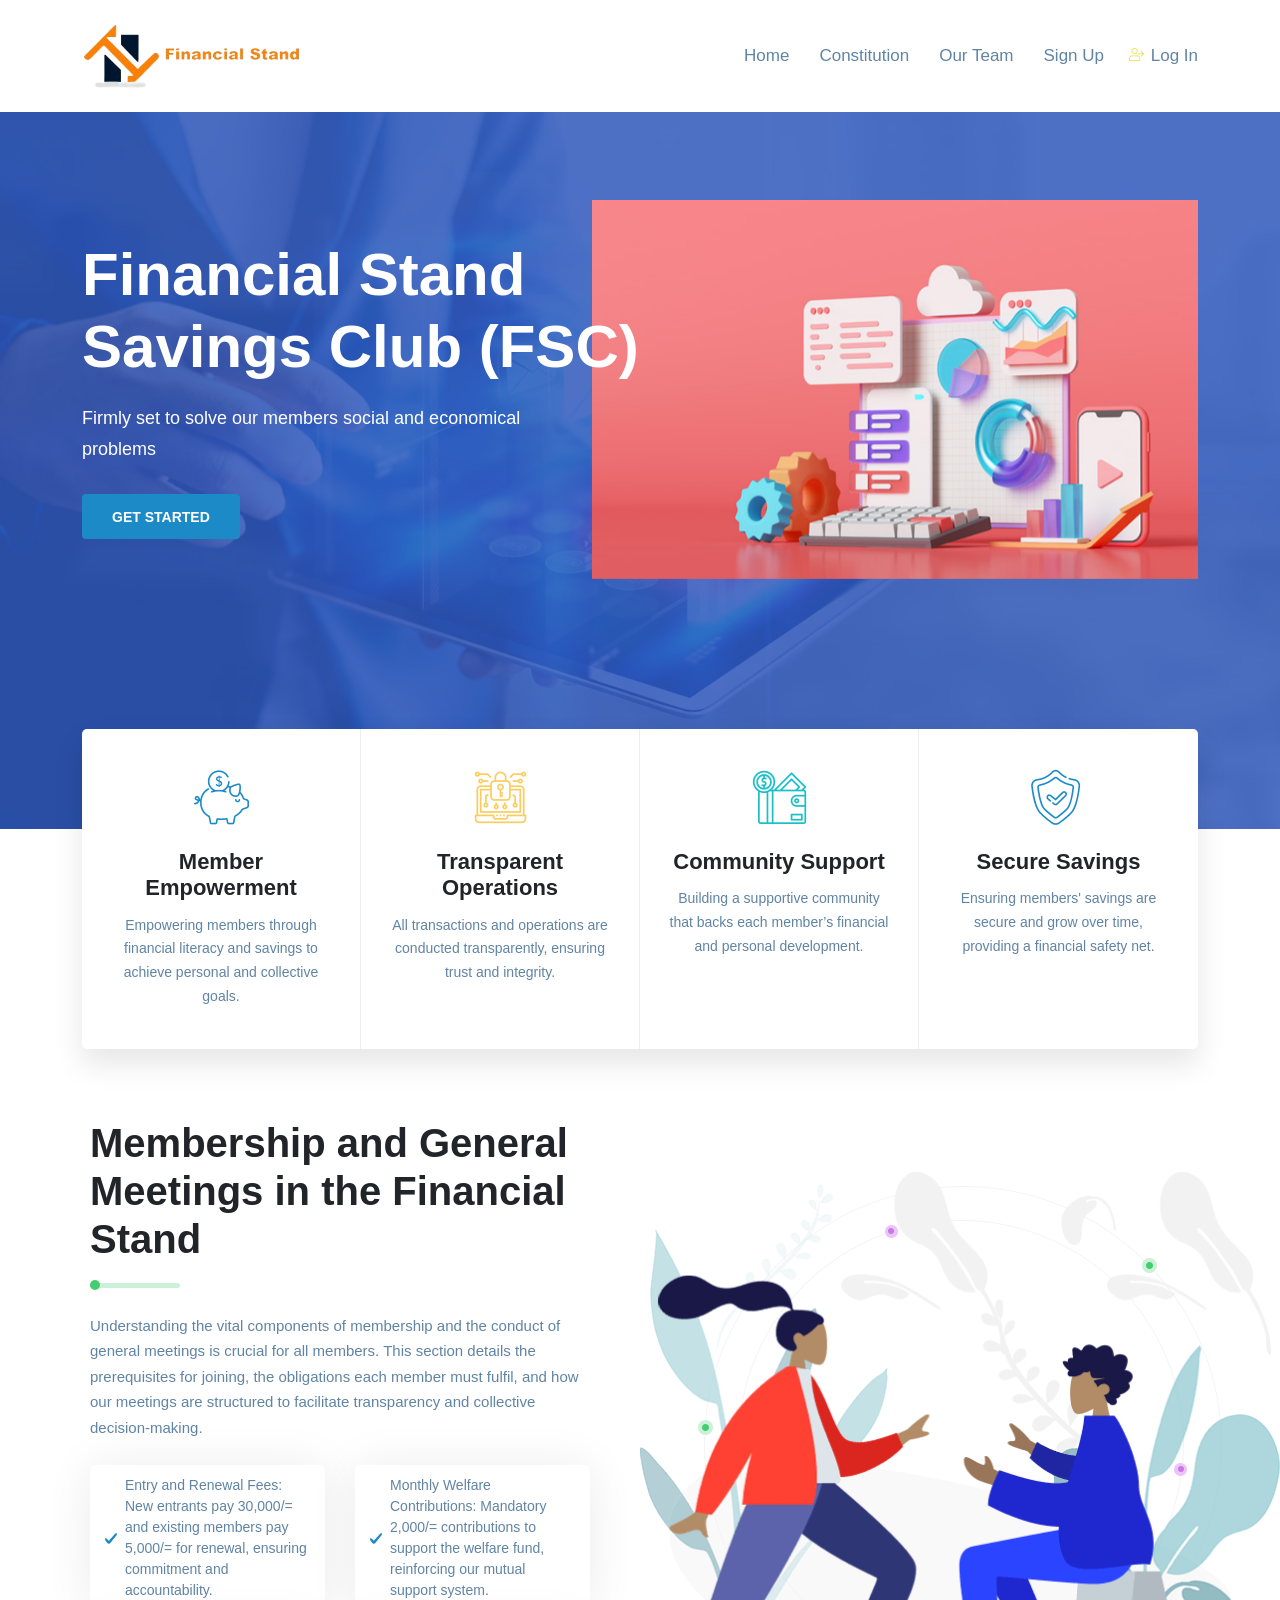
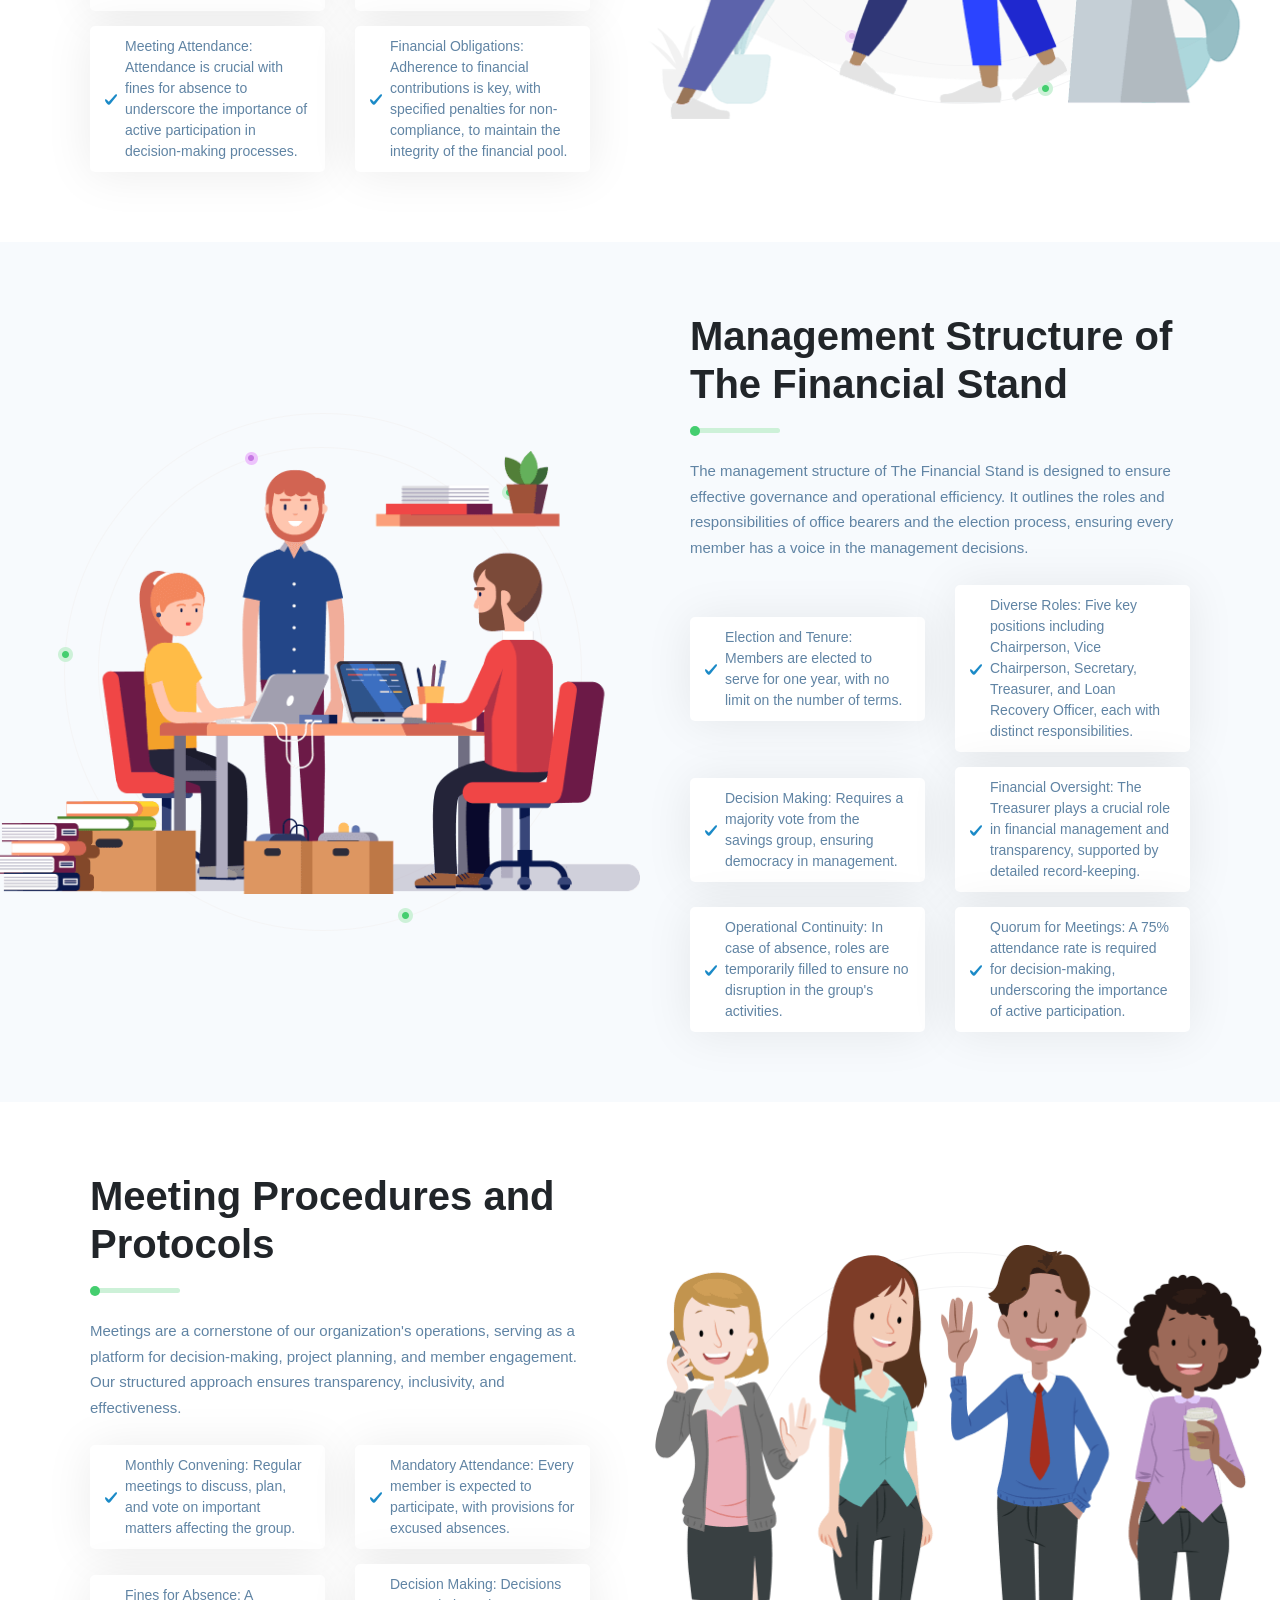
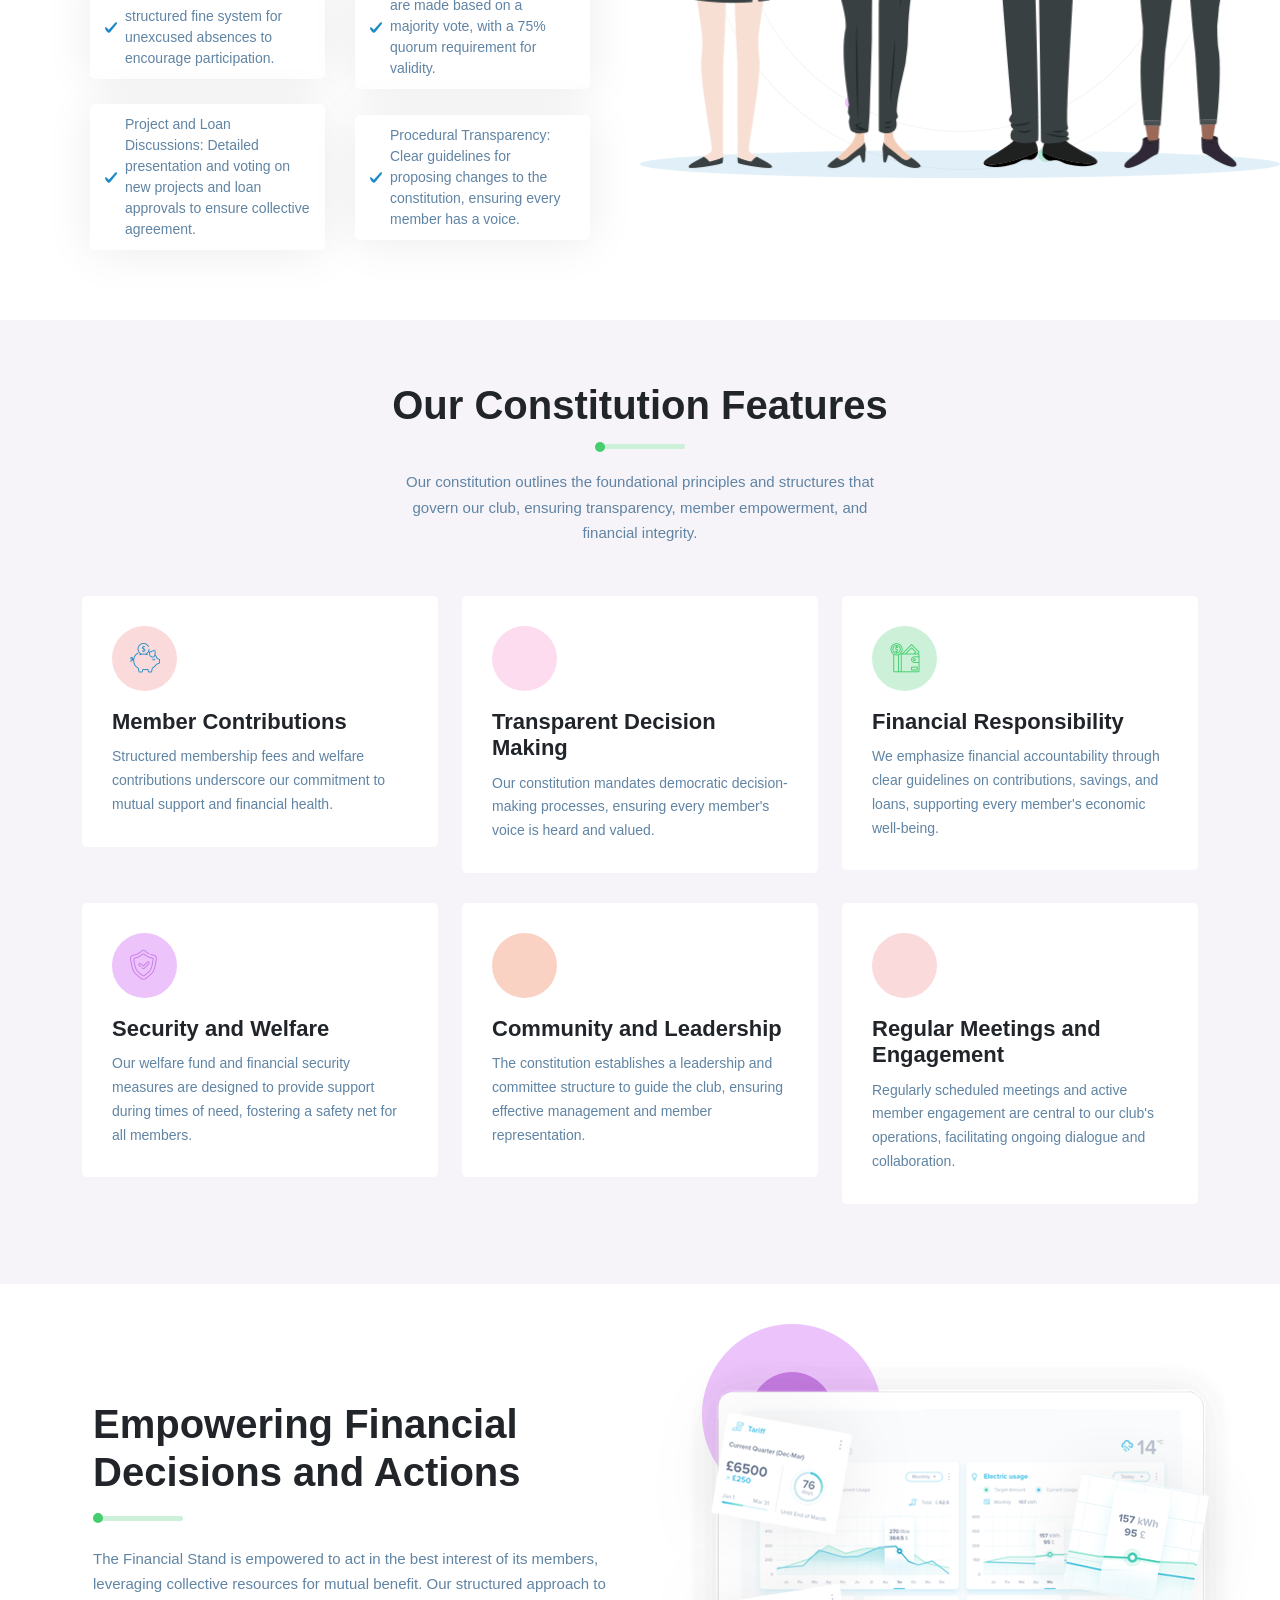
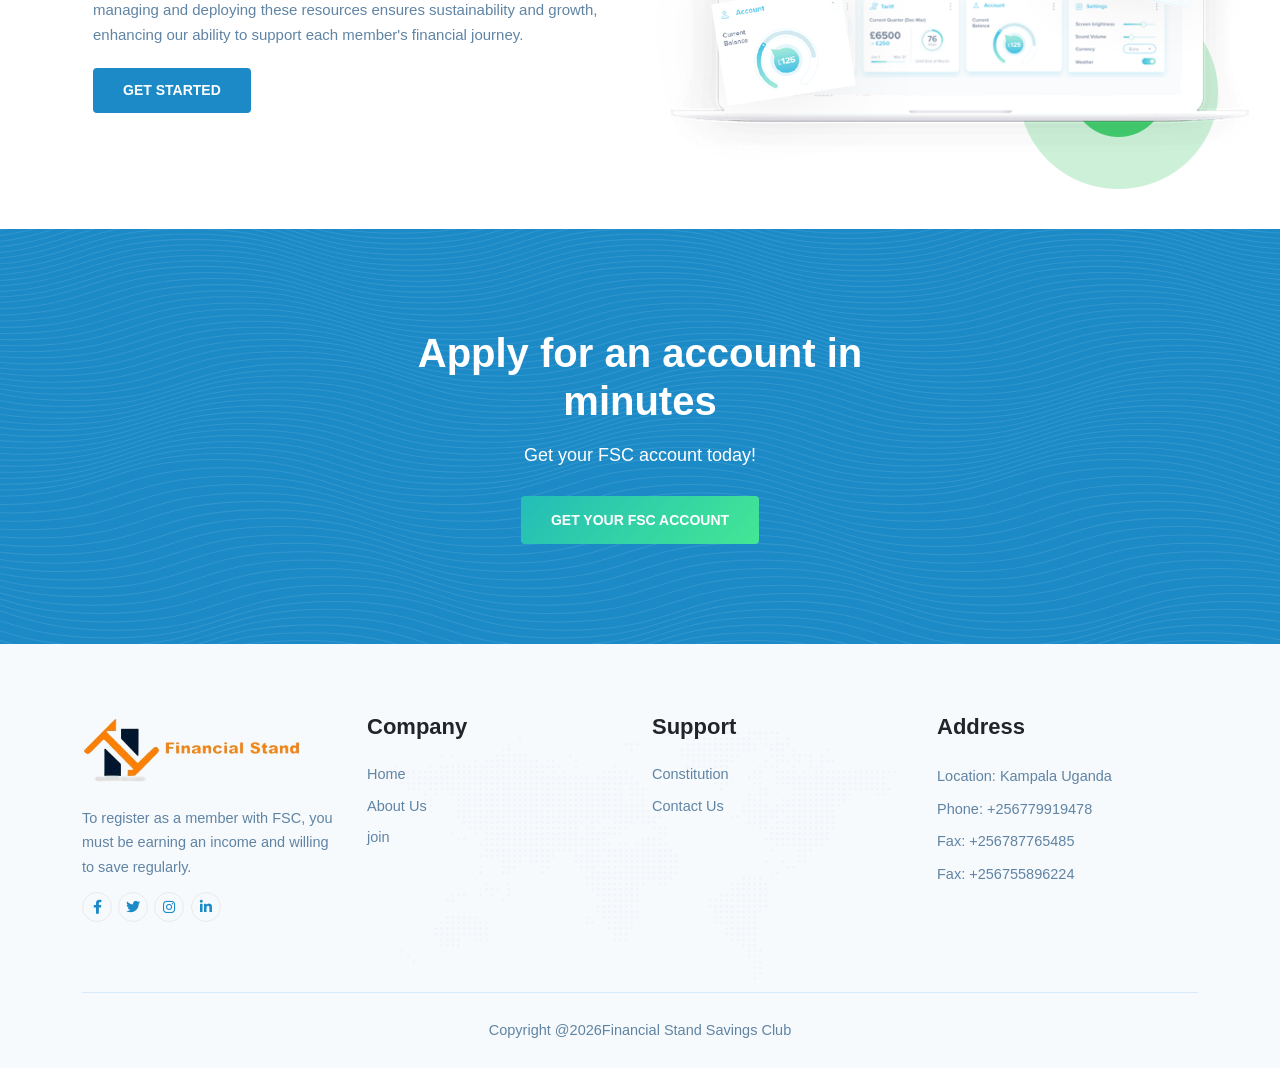
==== commit 610746a8: "chnaged home page and also intgrated all users api" ====
--- a/index.html
+++ b/index.html
@@ -55,10 +55,12 @@
                                 </li>
                                 <li class="nav-item"><a href="faq.html" class="nav-link">Constitution</a>
                                 </li>
-                                <li class="nav-item"><a href="team.html" class="nav-link">Our Team</a></li>                            
-                                <li class="nav-item"><a href="http://financialstand.club/user/" class="btn-primary" style="color: white;">Login </a></li>
-                                <li class="nav-item"><a href="#" class="nav-link"></a></li>
+                                <li class="nav-item"><a href="team.html" class="nav-link">Our Team</a></li>
+                                <li class="nav-item"><a href="http://financialstand.club/user/" class="nav-link">Sign Up</a></li>
                             </ul>
+                            <div class="others-options">
+                              <a href="http://financialstand.club/user/" class="login-btn"><i class="flaticon-user"></i> Log In</a>
+                            </div>
                         </div>
                     </nav>
                 </div>
@@ -67,7 +69,7 @@
         <!-- End Navbar Area -->
         
         <!-- Start Main Banner Area -->
-        <div class="main-banner-woman-area">
+        <!-- <div class="main-banner-woman-area">
             <div class="container">
                 <ul class="banner-woman-list">
                     <li>
@@ -106,12 +108,51 @@
                         </div>
                     </div>
                 </div>
+
             </div>
 
             <div class="banner-woman-shape">
                 <img src="assets/img/home-six/banner/woman-shape-2.png" alt="image">
             </div>
+        </div> -->
+      <div class="home-area">
+        <div class="container">
+            <div class="home-slides owl-carousel owl-theme">
+                <div class="banner-item">
+                    <div class="row align-items-center m-0">
+                        <div class="col-lg-6 col-md-12 p-0">
+                            <div class="banner-item-content">
+                              <h1>Financial Stand Savings Club (FSC)</h1>
+                              <p>Firmly set to solve our members social and economical problems</p>
+                                <a href="#" class="btn btn-primary">Get Started</a>
+                            </div>
+                        </div>
+                        <div class="col-lg-6 col-md-12 p-0">
+                            <div class="banner-item-image">
+                                <img src="assets/img/banner-image/banner1.jpg" alt="banner-image">
+                            </div>
+                        </div>
+                    </div>
+                </div>
+                <div class="banner-item">
+                    <div class="row align-items-center m-0">
+                        <div class="col-lg-6 col-md-12 p-0">
+                            <div class="banner-item-content">
+                              <h1>Financial Stand Savings Club (FSC)</h1>
+                              <p>Firmly set to solve our members social and economical problems</p>
+                                <a href="http://financialstand.club/user/" class="btn btn-primary">Get Started</a>
+                            </div>
+                        </div>
+                        <div class="col-lg-6 col-md-12 p-0">
+                            <div class="banner-item-image">
+                                <img src="assets/img/banner-image/banner2.jpg" alt="banner-image">
+                            </div>
+                        </div>
+                    </div>
+                </div>
+            </div>
         </div>
+    </div>
         <!-- End Main Banner Area -->
 
         <!-- Start Featured Boxes Area -->
@@ -373,7 +414,7 @@
                     <h2>Empowering Financial Decisions and Actions</h2>
                     <div class="bar"></div>
                     <p>The Financial Stand is empowered to act in the best interest of its members, leveraging collective resources for mutual benefit. Our structured approach to managing and deploying these resources ensures sustainability and growth, enhancing our ability to support each member's financial journey.</p>
-                    <a href="#" class="btn btn-primary">Get Started</a>
+                    <a href="http://financialstand.club/user/" class="btn btn-primary">Get Started</a>
                   </div>
                 </div>
                 <div class="col-lg-6 col-md-12">
@@ -396,418 +437,6 @@
               </div>
             </div>
           </section>
-          
-        <!-- End Invoicing Area -->
-
-        <!-- Start Fun Facts Area -->
-		<!-- <section class="funfacts-area ptb-70 pt-0">
-			<div class="container">
-				<div class="section-title">
-					<h2>We always try to understand customers expectation</h2>
-					<div class="bar"></div>
-					<p>Lorem ipsum dolor sit amet, consectetur adipiscing elit, sed do eiusmod tempor incididunt ut labore et dolore magna aliqua.</p>
-				</div>
-
-				<div class="row">
-					<div class="col-lg-3 col-sm-3 col-md-3 col-6">
-						<div class="funfact">
-							<h3><span class="odometer" data-count="180">00</span>K</h3>
-							<p>Downloaded</p>
-						</div>
-					</div>
-
-					<div class="col-lg-3 col-sm-3 col-md-3 col-6">
-						<div class="funfact">
-							<h3><span class="odometer" data-count="20">00</span>K</h3>
-							<p>Feedback</p>
-						</div>
-					</div>
-
-					<div class="col-lg-3 col-sm-3 col-md-3 col-6">
-						<div class="funfact">
-							<h3><span class="odometer" data-count="500">00</span>+</h3>
-							<p>Workers</p>
-						</div>
-					</div>
-
-					<div class="col-lg-3 col-sm-3 col-md-3 col-6">
-						<div class="funfact">
-							<h3><span class="odometer" data-count="70">00</span>+</h3>
-							<p>Contrubutors</p>
-						</div>
-					</div>
-				</div>
-
-				<div class="contact-cta-box">
-					<h3>Have any question about us?</h3>
-					<p>Don't hesitate to contact us</p>
-					<a href="contact.html" class="btn btn-primary">Contact Us</a>
-				</div>
-
-				<div class="map-bg">
-					<img src="assets/img/map.png" alt="map">
-				</div>
-			</div>
-		</section> -->
-        <!-- End Fun Facts Area -->
-        
-        <!-- Start Feedback Area -->
-		<!-- <section class="feedback-area ptb-70 bg-f7fafd">
-			<div class="container">
-				<div class="section-title">
-					<h2>What customers say about Us</h2>
-					<div class="bar"></div>
-					<p>Lorem ipsum dolor sit amet, consectetur adipiscing elit, sed do eiusmod tempor incididunt ut labore et dolore magna aliqua.</p>
-				</div>
-
-				<div class="feedback-slides">
-					<div class="client-feedback">
-						<div>
-							<div class="item">
-								<div class="single-feedback">
-									<div class="client-img">
-										<img src="assets/img/client-image/1.jpg" alt="image">
-									</div>
-
-									<h3>John Lucy</h3>
-									<span>Web Developer</span>
-									<p>Quis ipsum suspendisse ultrices gravida. Risus commodo viverra maecenas accumsan lacus vel facilisis. Lorem ipsum dolor sit amet, consectetur adipiscing elit, sed do eiusmod tempor incididunt ut labore et dolore magna aliqua.</p>
-								</div>
-							</div>
-							
-							<div class="item">
-								<div class="single-feedback">
-									<div class="client-img">
-										<img src="assets/img/client-image/2.jpg" alt="image">
-									</div>
-
-									<h3>John Smith</h3>
-									<span>Web Developer</span>
-									<p>Quis ipsum suspendisse ultrices gravida. Risus commodo viverra maecenas accumsan lacus vel facilisis. Lorem ipsum dolor sit amet, consectetur adipiscing elit, sed do eiusmod tempor incididunt ut labore et dolore magna aliqua.</p>
-								</div>
-							</div>
-							
-							<div class="item">
-								<div class="single-feedback">
-									<div class="client-img">
-										<img src="assets/img/client-image/3.jpg" alt="image">
-									</div>
-
-									<h3>Maxwel Warner</h3>
-									<span>Web Developer</span>
-									<p>Quis ipsum suspendisse ultrices gravida. Risus commodo viverra maecenas accumsan lacus vel facilisis. Lorem ipsum dolor sit amet, consectetur adipiscing elit, sed do eiusmod tempor incididunt ut labore et dolore magna aliqua.</p>
-								</div>
-							</div>
-							
-							<div class="item">
-								<div class="single-feedback">
-									<div class="client-img">
-										<img src="assets/img/client-image/4.jpg" alt="image">
-									</div>
-
-									<h3>Ross Taylor</h3>
-									<span>Web Developer</span>
-									<p>Quis ipsum suspendisse ultrices gravida. Risus commodo viverra maecenas accumsan lacus vel facilisis. Lorem ipsum dolor sit amet, consectetur adipiscing elit, sed do eiusmod tempor incididunt ut labore et dolore magna aliqua.</p>
-								</div>
-							</div>
-							
-							<div class="item">
-								<div class="single-feedback">
-									<div class="client-img">
-										<img src="assets/img/client-image/5.jpg" alt="image">
-									</div>
-
-									<h3>James Anderson</h3>
-									<span>Web Developer</span>
-									<p>Quis ipsum suspendisse ultrices gravida. Risus commodo viverra maecenas accumsan lacus vel facilisis. Lorem ipsum dolor sit amet, consectetur adipiscing elit, sed do eiusmod tempor incididunt ut labore et dolore magna aliqua.</p>
-								</div>
-							</div>
-							
-							<div class="item">
-								<div class="single-feedback">
-									<div class="client-img">
-										<img src="assets/img/client-image/1.jpg" alt="image">
-									</div>
-
-									<h3>Steven Smith</h3>
-									<span>Web Developer</span>
-									<p>Quis ipsum suspendisse ultrices gravida. Risus commodo viverra maecenas accumsan lacus vel facilisis. Lorem ipsum dolor sit amet, consectetur adipiscing elit, sed do eiusmod tempor incididunt ut labore et dolore magna aliqua.</p>
-								</div>
-							</div>
-							
-							<div class="item">
-								<div class="single-feedback">
-									<div class="client-img">
-										<img src="assets/img/client-image/2.jpg" alt="image">
-									</div>
-
-									<h3>Steven Lucy</h3>
-									<span>Web Developer</span>
-									<p>Quis ipsum suspendisse ultrices gravida. Risus commodo viverra maecenas accumsan lacus vel facilisis. Lorem ipsum dolor sit amet, consectetur adipiscing elit, sed do eiusmod tempor incididunt ut labore et dolore magna aliqua.</p>
-								</div>
-							</div>
-							
-							<div class="item">
-								<div class="single-feedback">
-									<div class="client-img">
-										<img src="assets/img/client-image/3.jpg" alt="image">
-									</div>
-
-									<h3>John Terry</h3>
-									<span>Web Developer</span>
-									<p>Quis ipsum suspendisse ultrices gravida. Risus commodo viverra maecenas accumsan lacus vel facilisis. Lorem ipsum dolor sit amet, consectetur adipiscing elit, sed do eiusmod tempor incididunt ut labore et dolore magna aliqua.</p>
-								</div>
-							</div>
-						</div>
-					</div>
-
-					<div class="client-thumbnails">
-						<div>
-							<div class="item">
-								<div class="img-fill"><img src="assets/img/client-image/1.jpg" alt="client"></div>
-							</div>
-							
-							<div class="item">
-								<div class="img-fill"><img src="assets/img/client-image/2.jpg" alt="client"></div>
-							</div>
-							
-							<div class="item">
-								<div class="img-fill"><img src="assets/img/client-image/3.jpg" alt="client"></div>
-							</div>
-							
-							<div class="item">
-								<div class="img-fill"><img src="assets/img/client-image/4.jpg" alt="client"></div>
-							</div>
-							
-							<div class="item">
-								<div class="img-fill"><img src="assets/img/client-image/5.jpg" alt="client"></div>
-							</div>
-							
-							<div class="item">
-								<div class="img-fill"><img src="assets/img/client-image/1.jpg" alt="client"></div>
-							</div>
-							
-							<div class="item">
-								<div class="img-fill"><img src="assets/img/client-image/2.jpg" alt="client"></div>
-							</div>
-							
-							<div class="item">
-								<div class="img-fill"><img src="assets/img/client-image/3.jpg" alt="client"></div>
-							</div>
-						</div>
-
-						<button class="prev-arrow slick-arrow">
-							<i class="fas fa-arrow-left"></i>
-						</button>
-						
-						<button class="next-arrow slick-arrow">
-							<i class="fas fa-arrow-right"></i>
-						</button>
-					</div>
-				</div>
-			</div>
-		</section> -->
-        <!-- End Feedback Area -->
-        
-        <!-- Start Ready To Talk Area -->
-		<!-- <section class="ready-to-talk">
-			<div class="container">
-				<div class="ready-to-talk-content">
-                    <h3>Ready to Join?</h3>
-                    <p>Click the below button and start immediately</p>
-                    <a href="contact.html" class="btn btn-primary">Register</a>
-                    <span><a href="#">Get started with your savings account now
-                </div>
-			</div>
-		</section> -->
-        <!-- End Ready To Talk Area -->
-        
-        <!-- Start Partner Area -->
-		<!-- <div class="partner-area">
-			<div class="container">
-
-                <h3>More that 1.5 million businesses and organizations use Luvion</h3>
-
-				<div class="partner-inner">
-					<div class="row align-items-center">
-						<div class="col-lg-2 col-sm-4 col-md-3 col-6">
-							<a href="#">
-								<img src="assets/img/partner-image/partner-1.png" alt="partner">
-								<img src="assets/img/partner-image/partner-hover1.png" alt="partner">
-							</a>
-						</div>
-
-						<div class="col-lg-2 col-sm-4 col-md-3 col-6">
-							<a href="#">
-								<img src="assets/img/partner-image/partner-2.png" alt="partner">
-								<img src="assets/img/partner-image/partner-hover2.png" alt="partner">
-							</a>
-						</div>
-
-						<div class="col-lg-2 col-sm-4 col-md-3 col-6">
-							<a href="#">
-								<img src="assets/img/partner-image/partner-3.png" alt="partner">
-								<img src="assets/img/partner-image/partner-hover3.png" alt="partner">
-							</a>
-						</div>
-
-						<div class="col-lg-2 col-sm-4 col-md-3 col-6">
-							<a href="#">
-								<img src="assets/img/partner-image/partner-4.png" alt="partner">
-								<img src="assets/img/partner-image/partner-hover4.png" alt="partner">
-							</a>
-						</div>
-
-						<div class="col-lg-2 col-sm-4 col-md-3 col-6">
-							<a href="#">
-								<img src="assets/img/partner-image/partner-5.png" alt="partner">
-								<img src="assets/img/partner-image/partner-hover5.png" alt="partner">
-							</a>
-						</div>
-
-						<div class="col-lg-2 col-sm-4 col-md-3 col-6">
-							<a href="#">
-								<img src="assets/img/partner-image/partner-6.png" alt="partner">
-								<img src="assets/img/partner-image/partner-hover6.png" alt="partner">
-							</a>
-						</div>
-
-						<div class="col-lg-2 col-sm-4 col-md-3 col-6">
-							<a href="#">
-								<img src="assets/img/partner-image/partner-7.png" alt="partner">
-								<img src="assets/img/partner-image/partner-hover7.png" alt="partner">
-							</a>
-						</div>
-
-						<div class="col-lg-2 col-sm-4 col-md-3 col-6">
-							<a href="#">
-								<img src="assets/img/partner-image/partner-8.png" alt="partner">
-								<img src="assets/img/partner-image/partner-hover8.png" alt="partner">
-							</a>
-						</div>
-
-						<div class="col-lg-2 col-sm-4 col-md-3 col-6">
-							<a href="#">
-								<img src="assets/img/partner-image/partner-9.png" alt="partner">
-								<img src="assets/img/partner-image/partner-hover9.png" alt="partner">
-							</a>
-						</div>
-
-						<div class="col-lg-2 col-sm-4 col-md-3 col-6">
-							<a href="#">
-								<img src="assets/img/partner-image/partner-10.png" alt="partner">
-								<img src="assets/img/partner-image/partner-hover10.png" alt="partner">
-							</a>
-						</div>
-
-						<div class="col-lg-2 col-sm-4 col-md-3 col-6">
-							<a href="#">
-								<img src="assets/img/partner-image/partner-11.png" alt="partner">
-								<img src="assets/img/partner-image/partner-hover11.png" alt="partner">
-							</a>
-						</div>
-
-						<div class="col-lg-2 col-sm-4 col-md-3 col-6">
-							<a href="#">
-								<img src="assets/img/partner-image/partner-12.png" alt="partner">
-								<img src="assets/img/partner-image/partner-hover12.png" alt="partner">
-							</a>
-						</div>
-
-						<div class="col-lg-2 col-sm-4 col-md-3 col-6">
-							<a href="#">
-								<img src="assets/img/partner-image/partner-13.png" alt="partner">
-								<img src="assets/img/partner-image/partner-hover13.png" alt="partner">
-							</a>
-						</div>
-
-						<div class="col-lg-2 col-sm-4 col-md-3 col-6">
-							<a href="#">
-								<img src="assets/img/partner-image/partner-14.png" alt="partner">
-								<img src="assets/img/partner-image/partner-hover14.png" alt="partner">
-							</a>
-						</div>
-
-						<div class="col-lg-2 col-sm-4 col-md-3 col-6">
-							<a href="#">
-								<img src="assets/img/partner-image/partner-15.png" alt="partner">
-								<img src="assets/img/partner-image/partner-hover15.png" alt="partner">
-							</a>
-						</div>
-
-						<div class="col-lg-2 col-sm-4 col-md-3 col-6">
-							<a href="#">
-								<img src="assets/img/partner-image/partner-16.png" alt="partner">
-								<img src="assets/img/partner-image/partner-hover16.png" alt="partner">
-							</a>
-						</div>
-
-						<div class="col-lg-2 col-sm-4 col-md-3 col-6">
-							<a href="#">
-								<img src="assets/img/partner-image/partner-17.png" alt="partner">
-								<img src="assets/img/partner-image/partner-hover17.png" alt="partner">
-							</a>
-						</div>
-
-						<div class="col-lg-2 col-sm-4 col-md-3 col-6">
-							<a href="#">
-								<img src="assets/img/partner-image/partner-18.png" alt="partner">
-								<img src="assets/img/partner-image/partner-hover18.png" alt="partner">
-							</a>
-						</div>
-					</div>
-				</div>
-			</div>
-		</div> -->
-        <!-- End Partner Area -->
-
-        <!-- Start App Download Area -->
-        <!-- <section class="app-download-area">
-            <div class="container">
-                <div class="row align-items-center">
-                    <div class="col-lg-6 col-md-12">
-                        <div class="app-image">
-                            <div class="main-image">
-                                <img src="assets/img/mobile-app1.png" class="wow animate__animated animate__fadeInLeft" alt="image">
-                                <img src="assets/img/mobile-app2.png" class="wow animate__animated animate__fadeInUp" alt="image">
-                            </div>
-
-                            <div class="main-mobile-image">
-                                <img src="assets/img/main-mobile.png" class="wow animate__animated animate__fadeInUp" alt="image">
-                            </div>
-
-                            <div class="circle-img">
-                                <img src="assets/img/circle.png" alt="image">
-                            </div>
-                        </div>
-                    </div>
-
-                    <div class="col-lg-6 col-md-12">
-                        <div class="app-download-content">
-                            <h2>You can find all the thing you need to payout</h2>
-                            <div class="bar"></div>
-                            <p>Lorem ipsum dolor sit amet, consectetur adipisicing elit, sed do eiusmod tempor incididunt ut labore et dolore magna aliqua. Ut enim ad minim veniam, quis nostrud exercitation ullamco laboris nisi ut aliquip.</p>
-
-                            <div class="btn-box">
-                                <a href="#" class="app-store-btn">
-                                    <i class="flaticon-apple"></i>
-                                    Download on
-                                    <span>App Store</span>
-                                </a>
-
-                                <a href="#" class="play-store-btn">
-                                    <i class="flaticon-play-store"></i>
-                                    Download on
-                                    <span>Google play</span>
-                                </a>
-                            </div>
-                        </div>
-                    </div>
-                </div>
-            </div>
-        </section> -->
-        <!-- End App Download Area -->
-
         <!-- Start Account Create Area -->
         <section class="account-create-area">
             <div class="container">
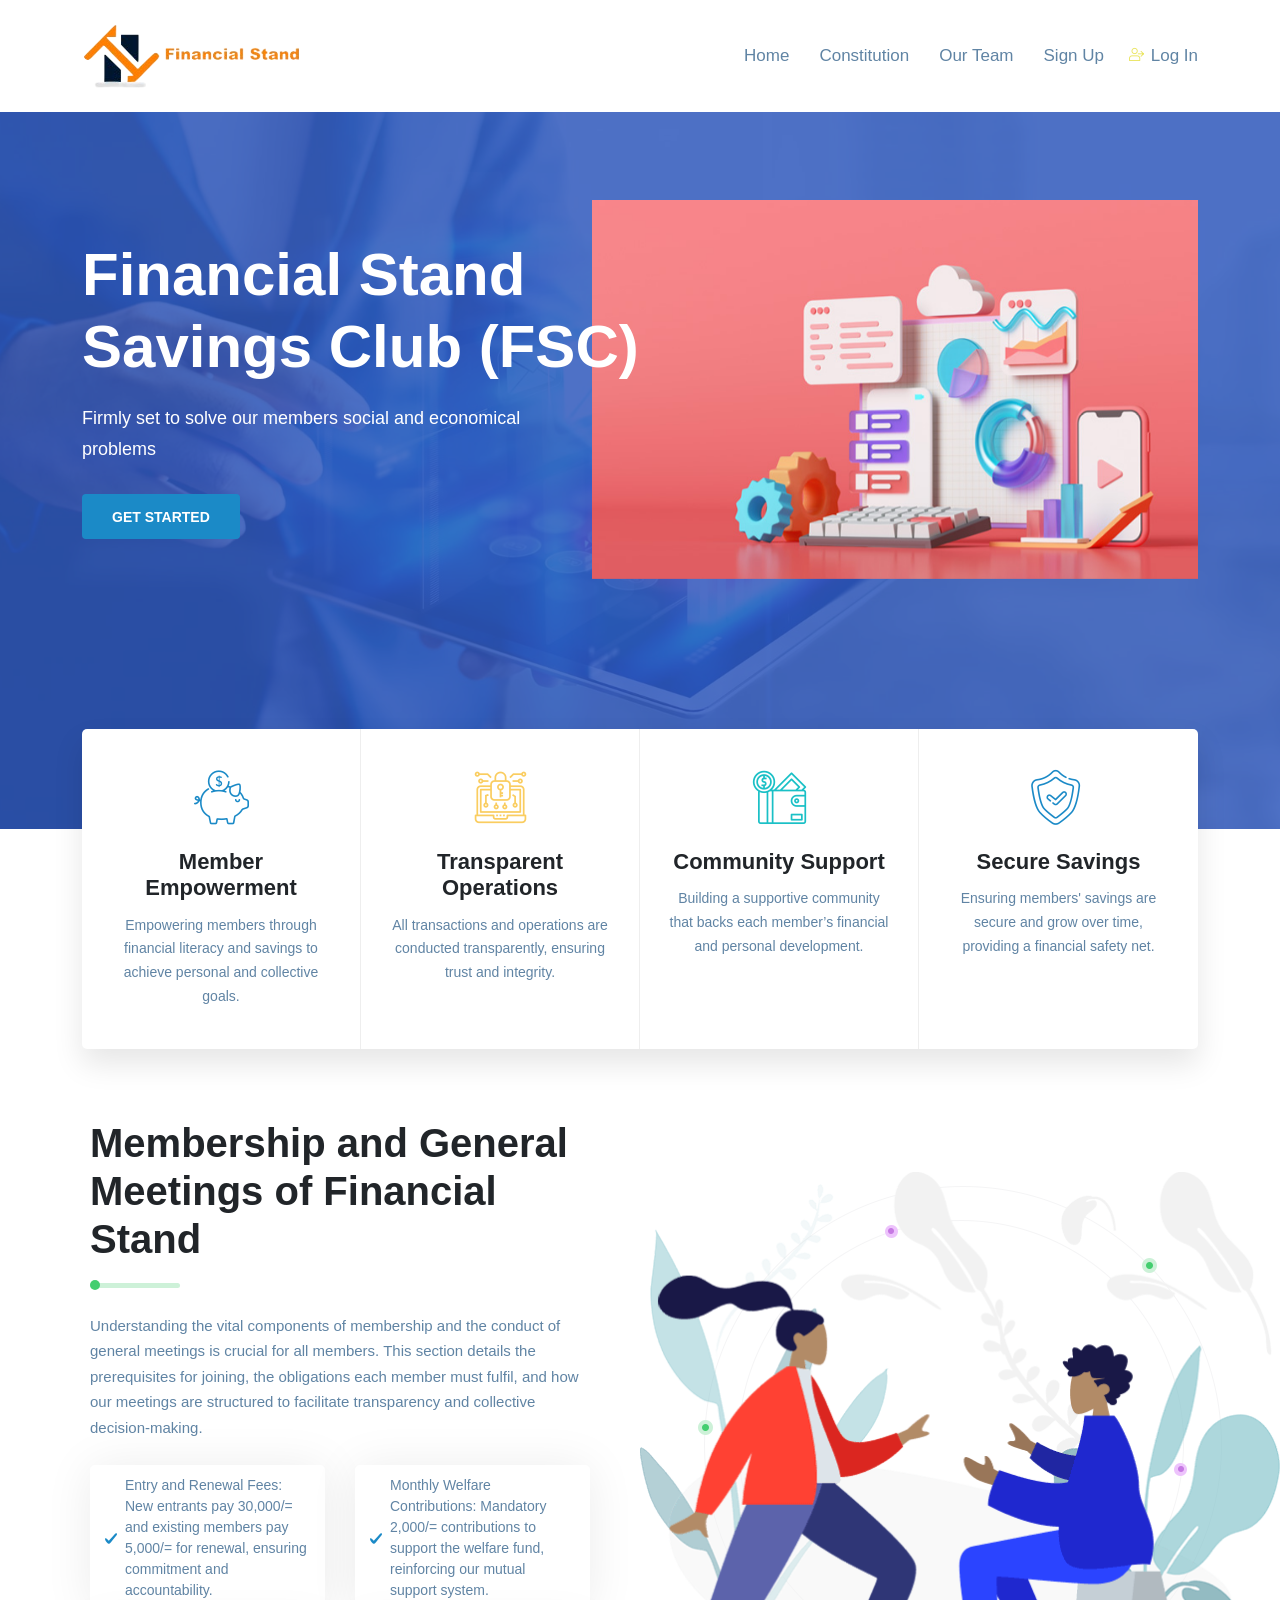
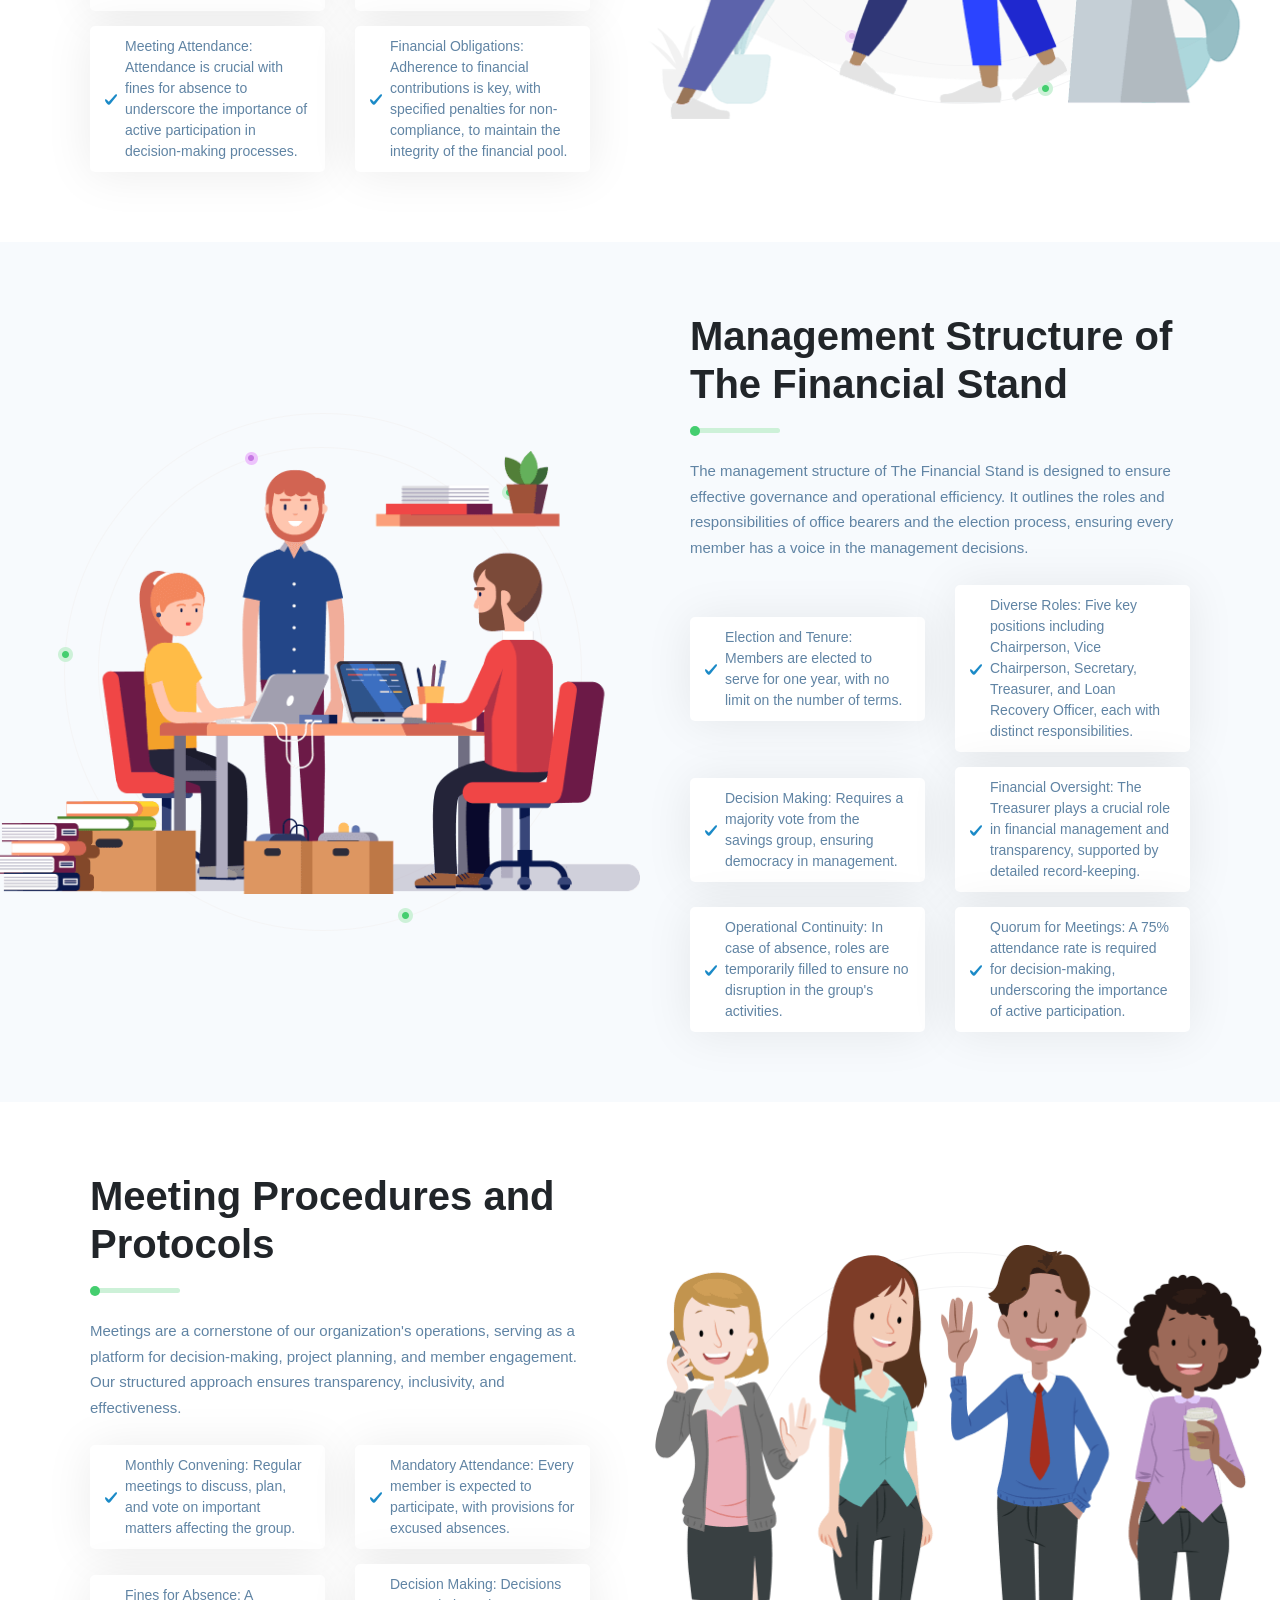
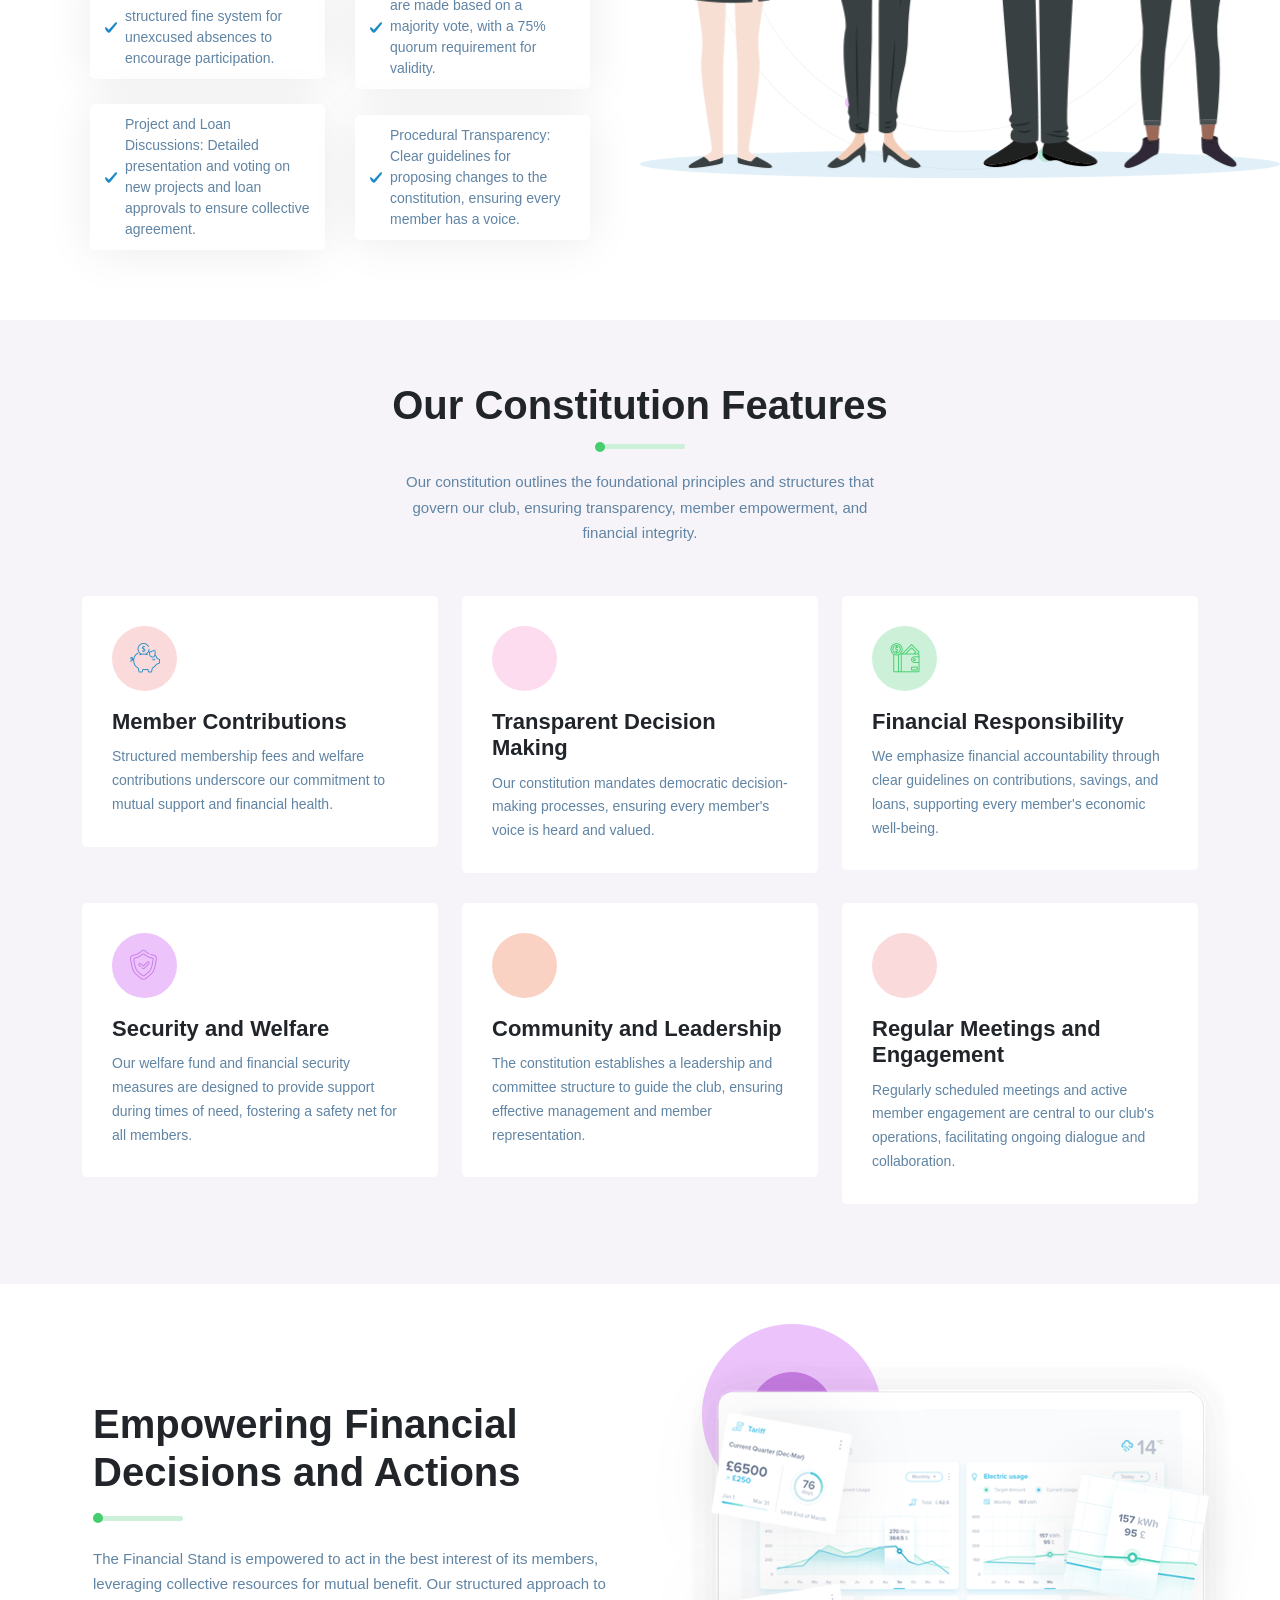
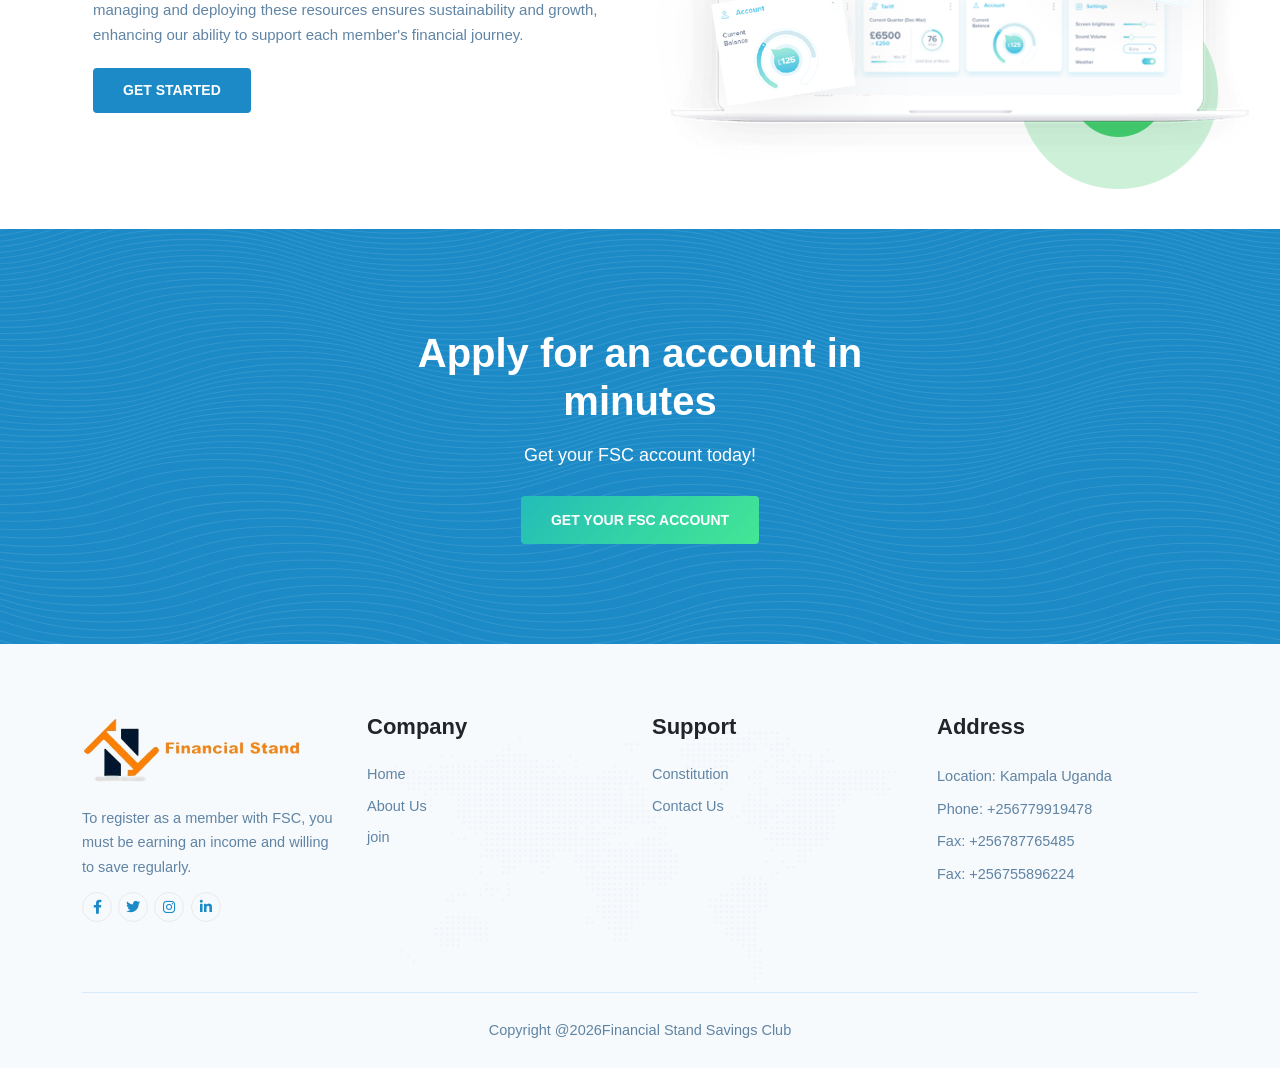
==== commit b6097c80: "modified consel names and memebership fees" ====
--- a/index.html
+++ b/index.html
@@ -224,7 +224,7 @@
               <div class="overview-box">
                 <div class="overview-content">
                   <div class="content left-content">
-                    <h2>Membership and General Meetings in the Financial Stand</h2>
+                    <h2>Membership and General Meetings of Financial Stand</h2>
                     <div class="bar"></div>
                     <p>Understanding the vital components of membership and the conduct of general meetings is crucial for all members. This section details the prerequisites for joining, the obligations each member must fulfil, and how our meetings are structured to facilitate transparency and collective decision-making.</p>
           
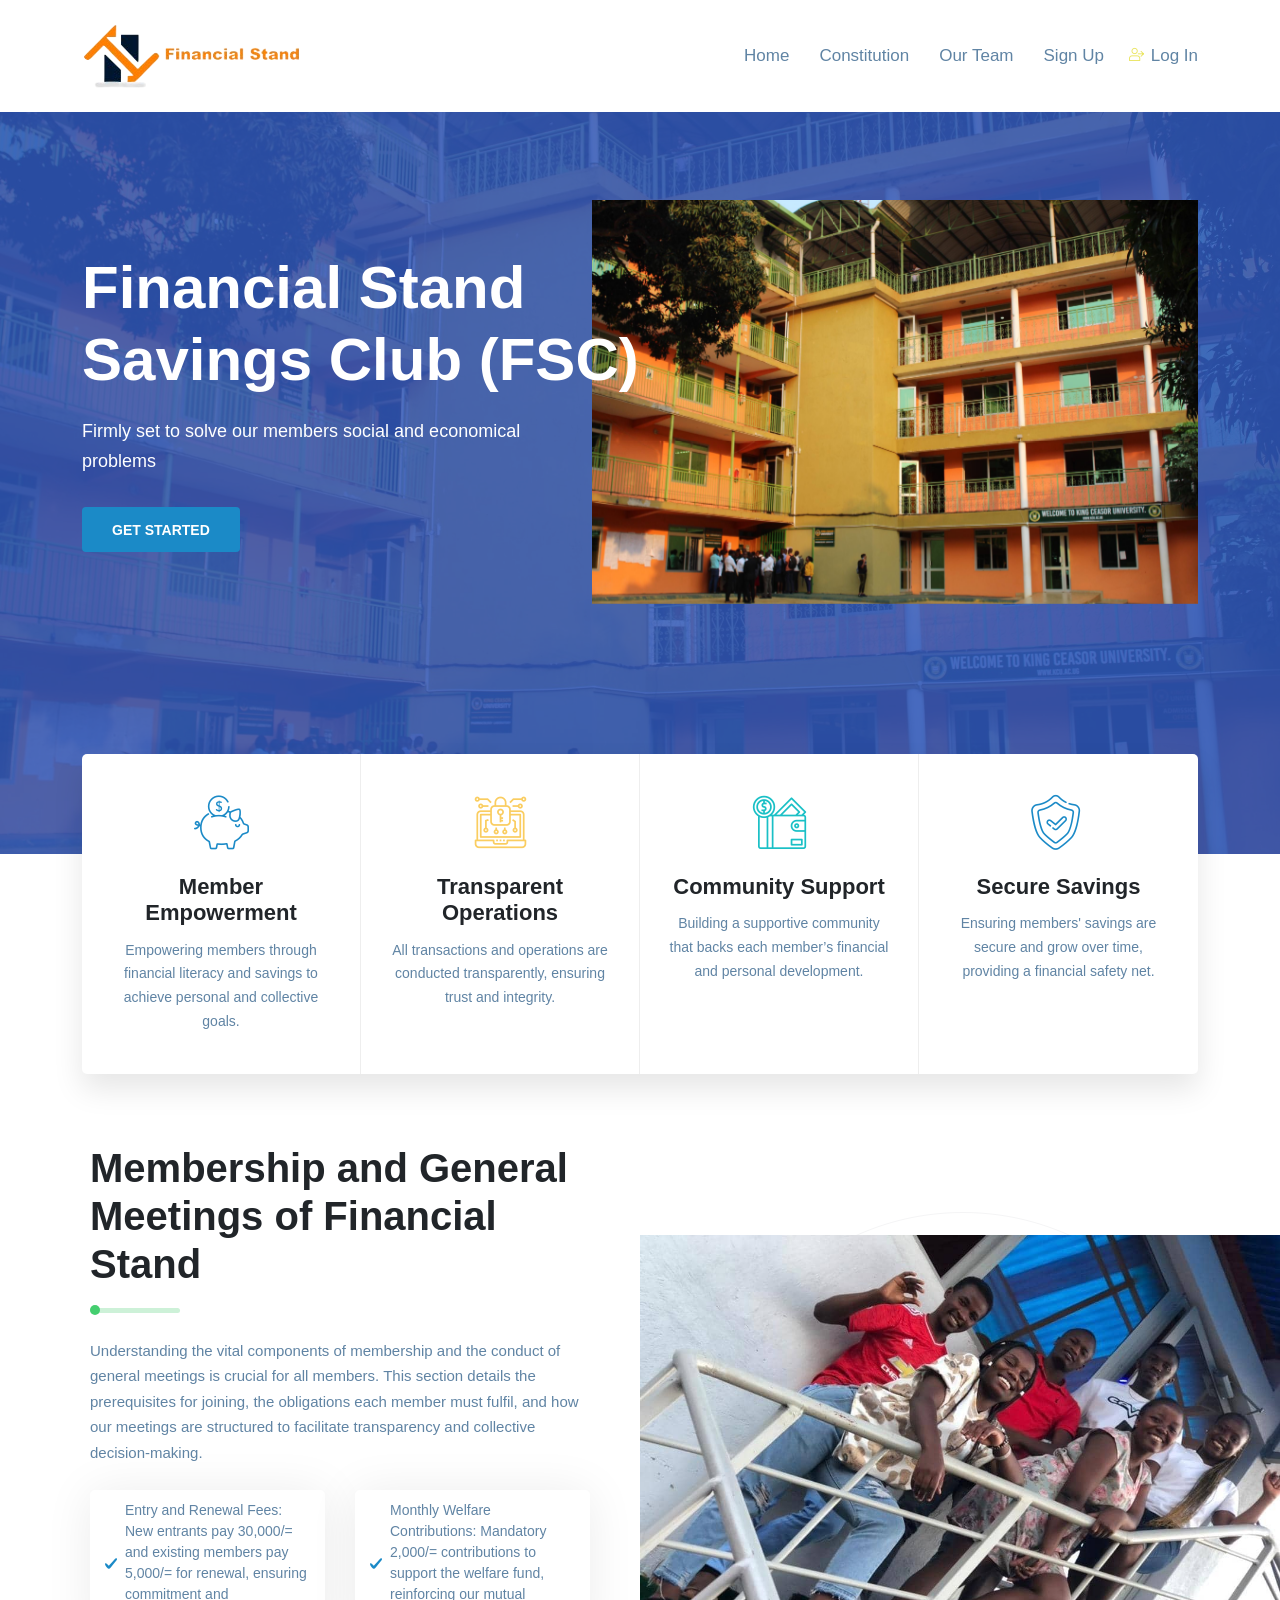
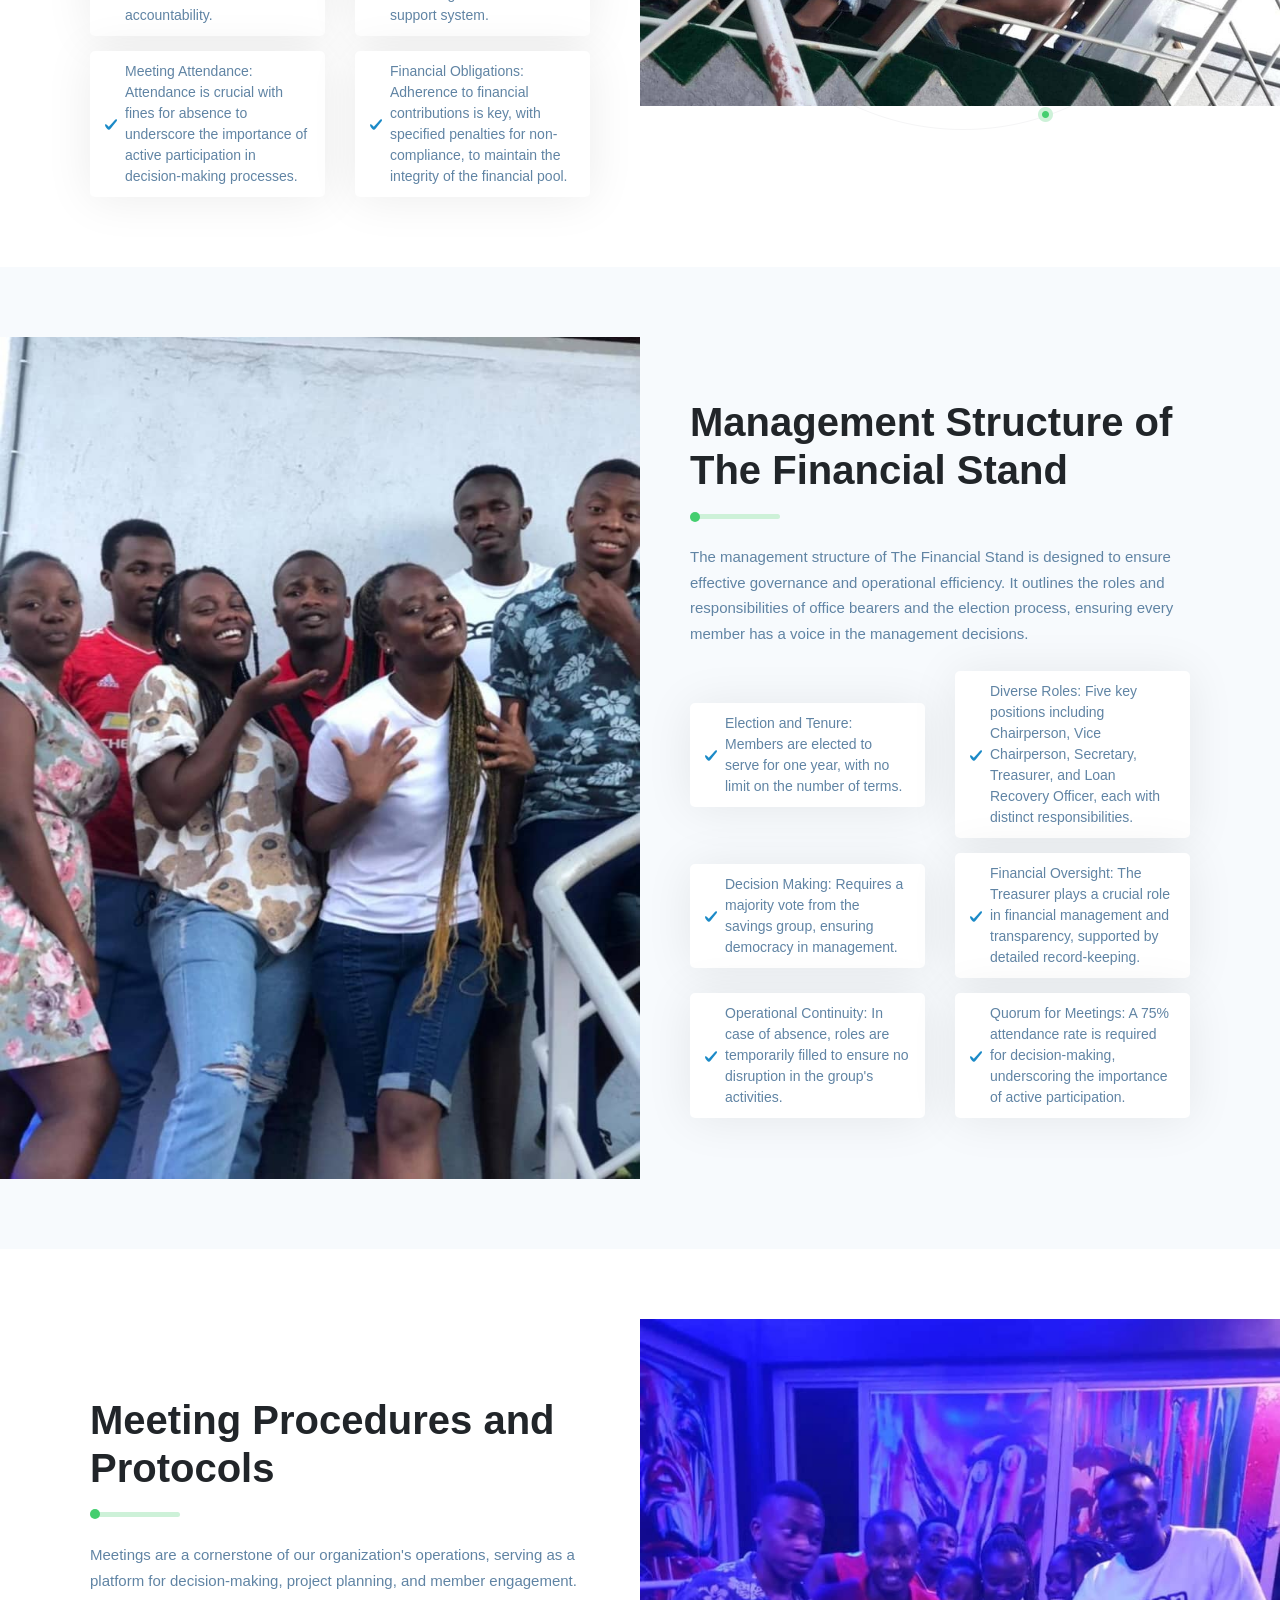
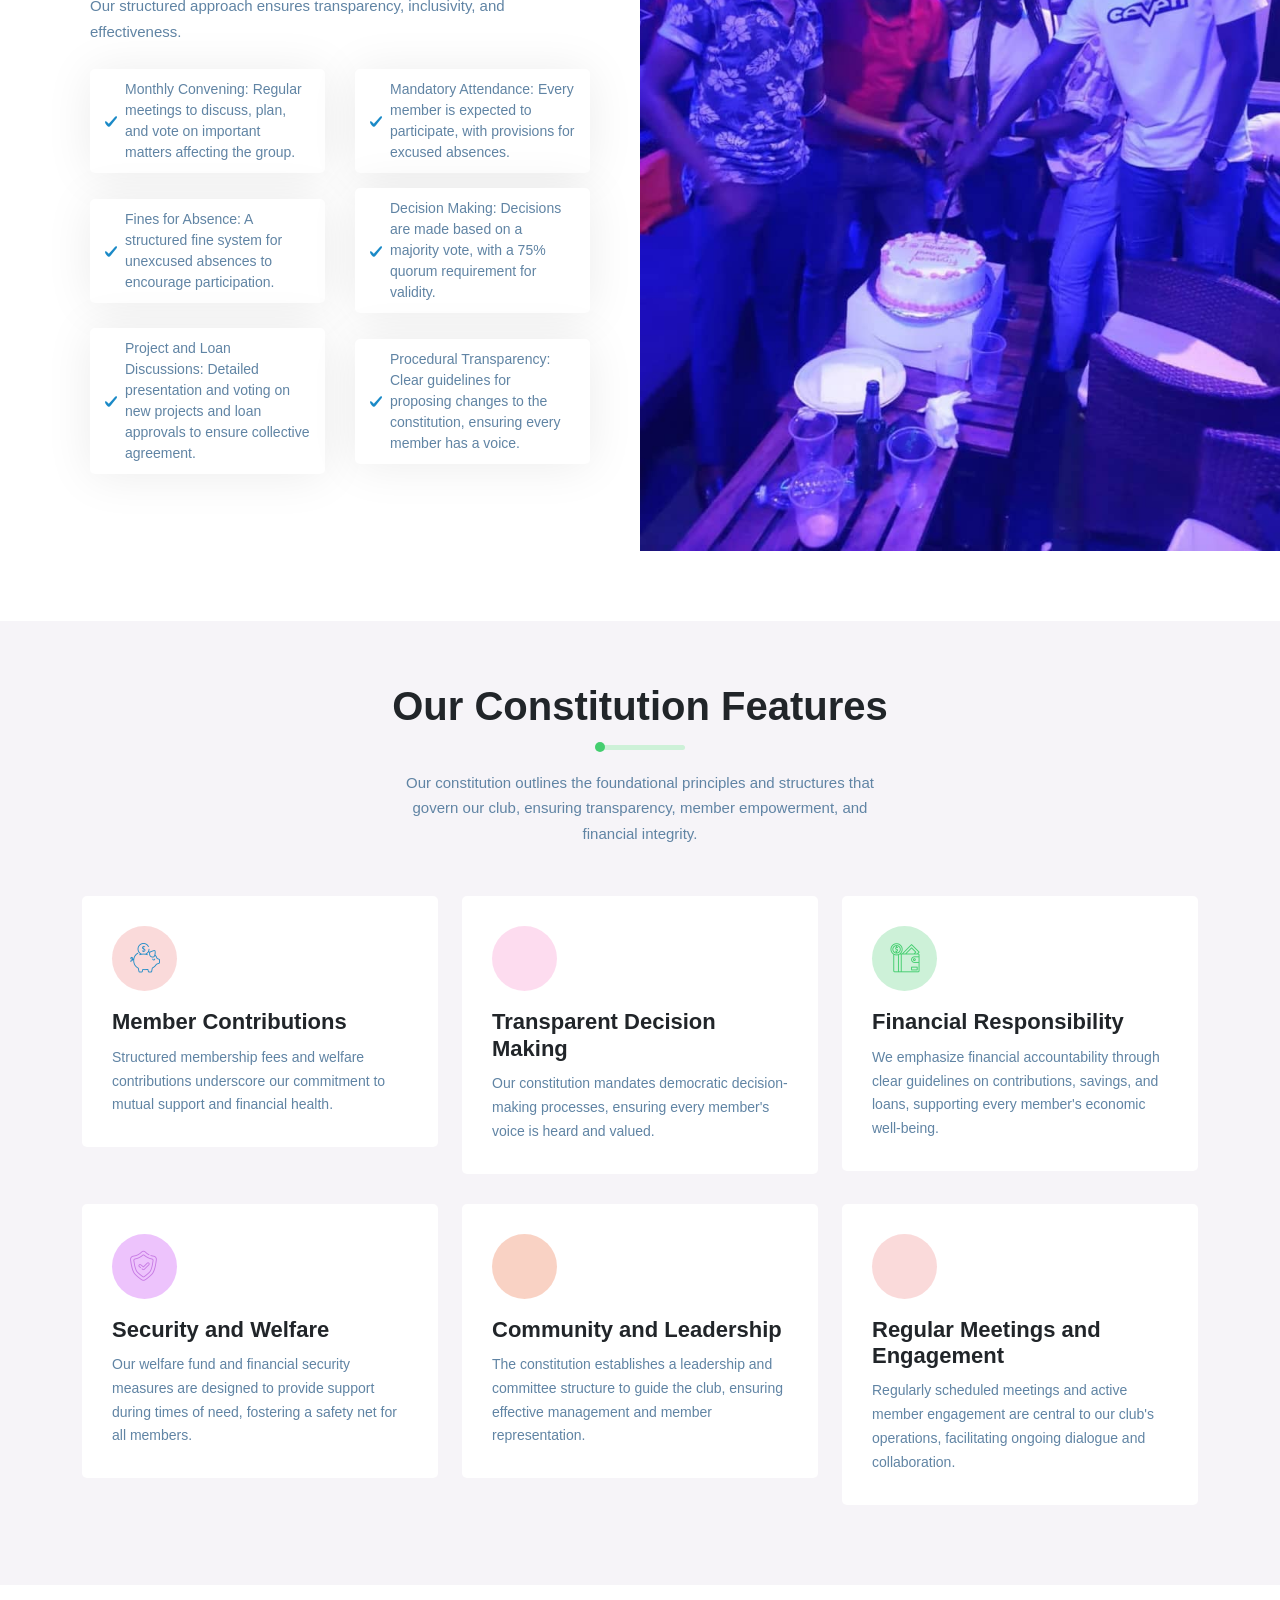
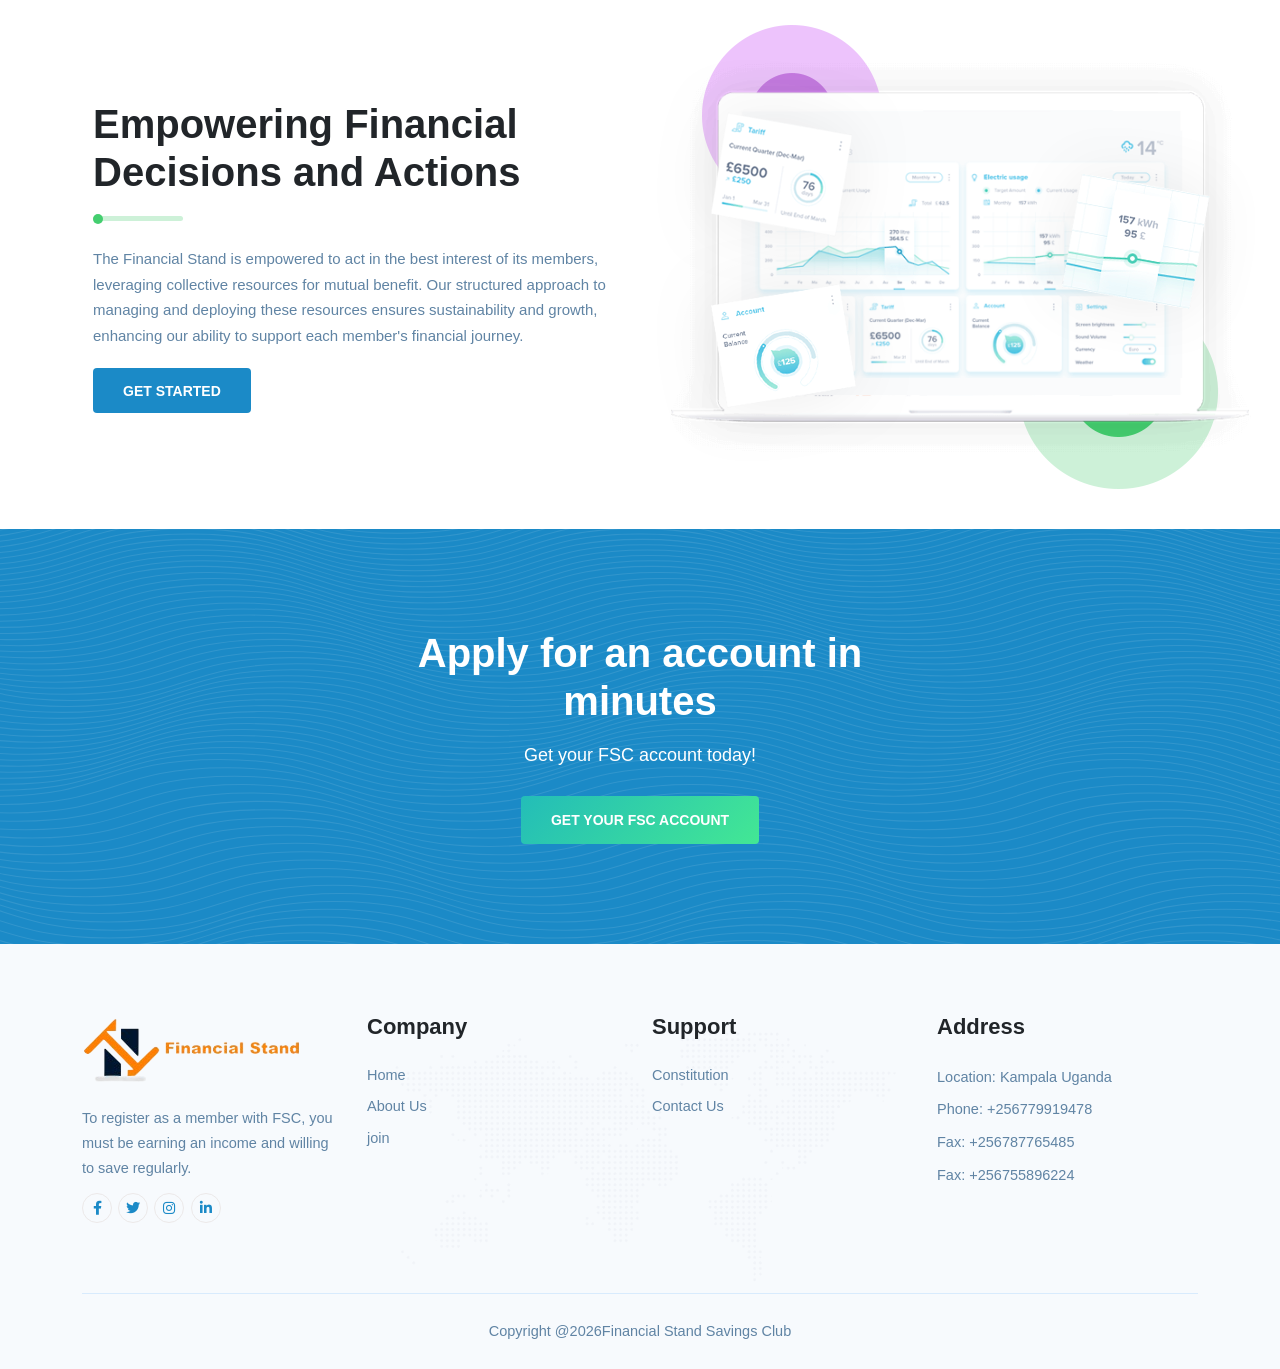
==== commit a7e06087: "added customised images" ====
--- a/index.html
+++ b/index.html
@@ -129,7 +129,7 @@
                         </div>
                         <div class="col-lg-6 col-md-12 p-0">
                             <div class="banner-item-image">
-                                <img src="assets/img/banner-image/banner1.jpg" alt="banner-image">
+                                <img src="assets/img/kcu2.jpeg" alt="banner-image">
                             </div>
                         </div>
                     </div>
@@ -145,7 +145,7 @@
                         </div>
                         <div class="col-lg-6 col-md-12 p-0">
                             <div class="banner-item-image">
-                                <img src="assets/img/banner-image/banner2.jpg" alt="banner-image">
+                                <img src="assets/img/kcu1.jpeg" alt="banner-image">
                             </div>
                         </div>
                     </div>
@@ -239,7 +239,7 @@
           
                 <div class="overview-image">
                   <div class="image">
-                    <img src="assets/img/1.png" alt="image">
+                    <img src="assets/img/meeting2.jpeg" alt="image">
           
                     <div class="circle-img">
                       <img src="assets/img/circle.png" alt="image">
@@ -258,7 +258,7 @@
               <div class="overview-box">
                 <div class="overview-image">
                   <div class="image">
-                    <img src="assets/img/2.png" alt="image">
+                    <img src="assets/img/meeting3.jpeg" alt="image">
           
                     <div class="circle-img">
                       <img src="assets/img/circle.png" alt="image">
@@ -311,7 +311,7 @@
           
                 <div class="overview-image">
                   <div class="image">
-                    <img src="assets/img/3.png" alt="image">
+                    <img src="assets/img/meeting4.jpeg" alt="image">
           
                     <div class="circle-img">
                       <img src="assets/img/circle.png" alt="image">
--- a/assets/css/style.css
+++ b/assets/css/style.css
@@ -1262,7 +1262,7 @@
   position: relative;
   padding-top: 200px;
   padding-bottom: 250px;
-  background-image: url(../img/banner-image/banner-bg.jpg);
+  background-image: url(../img/kcu2.jpeg);
   background-position: center center;
   background-repeat: no-repeat;
   background-size: cover;
@@ -3642,10 +3642,10 @@
   background-size: 200%;
 }
 .page-title-area.item-bg1 {
-  background-image: url(../img/page-title-bg1.jpg);
+  background-image: url(../img/kcu1.jpeg);
 }
 .page-title-area.item-bg2 {
-  background-image: url(../img/page-title-bg2.jpg);
+  background-image: url(../img/kcu2.jpeg);
 }
 
 .page-title-content {
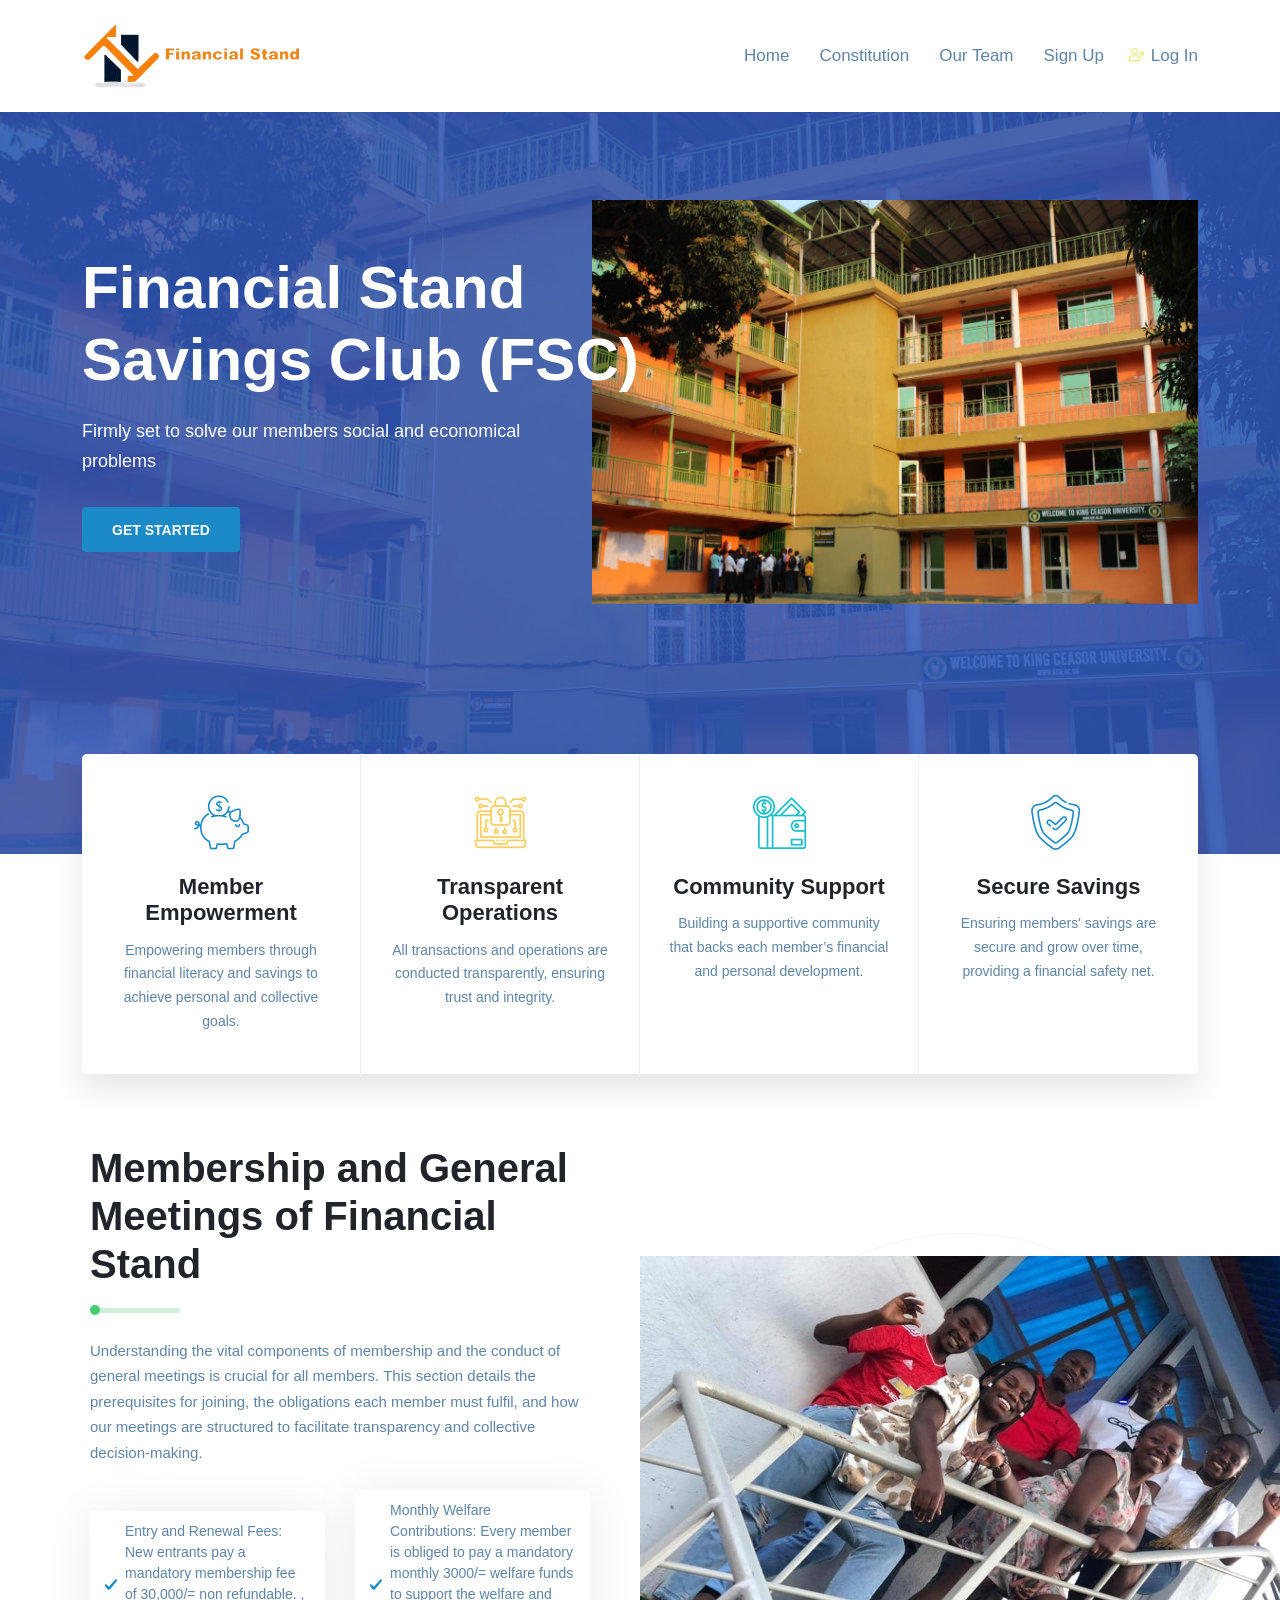
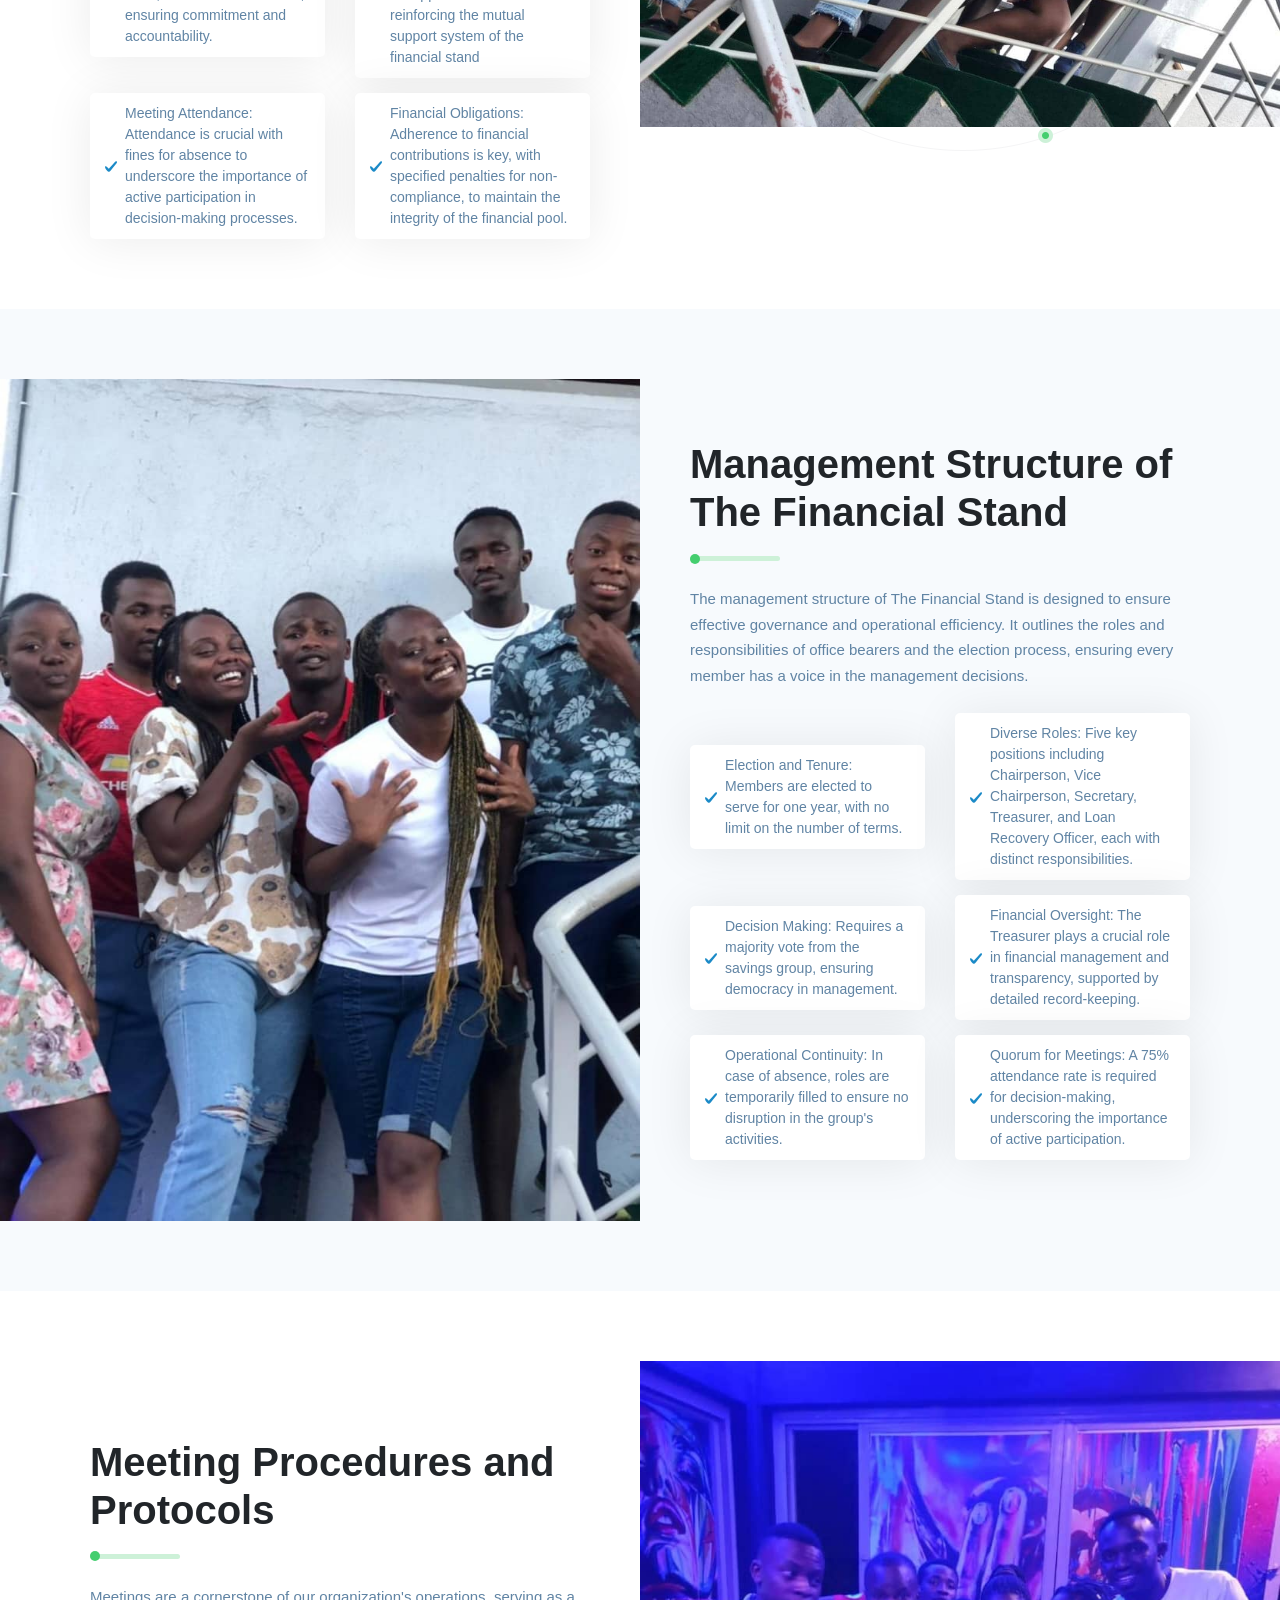
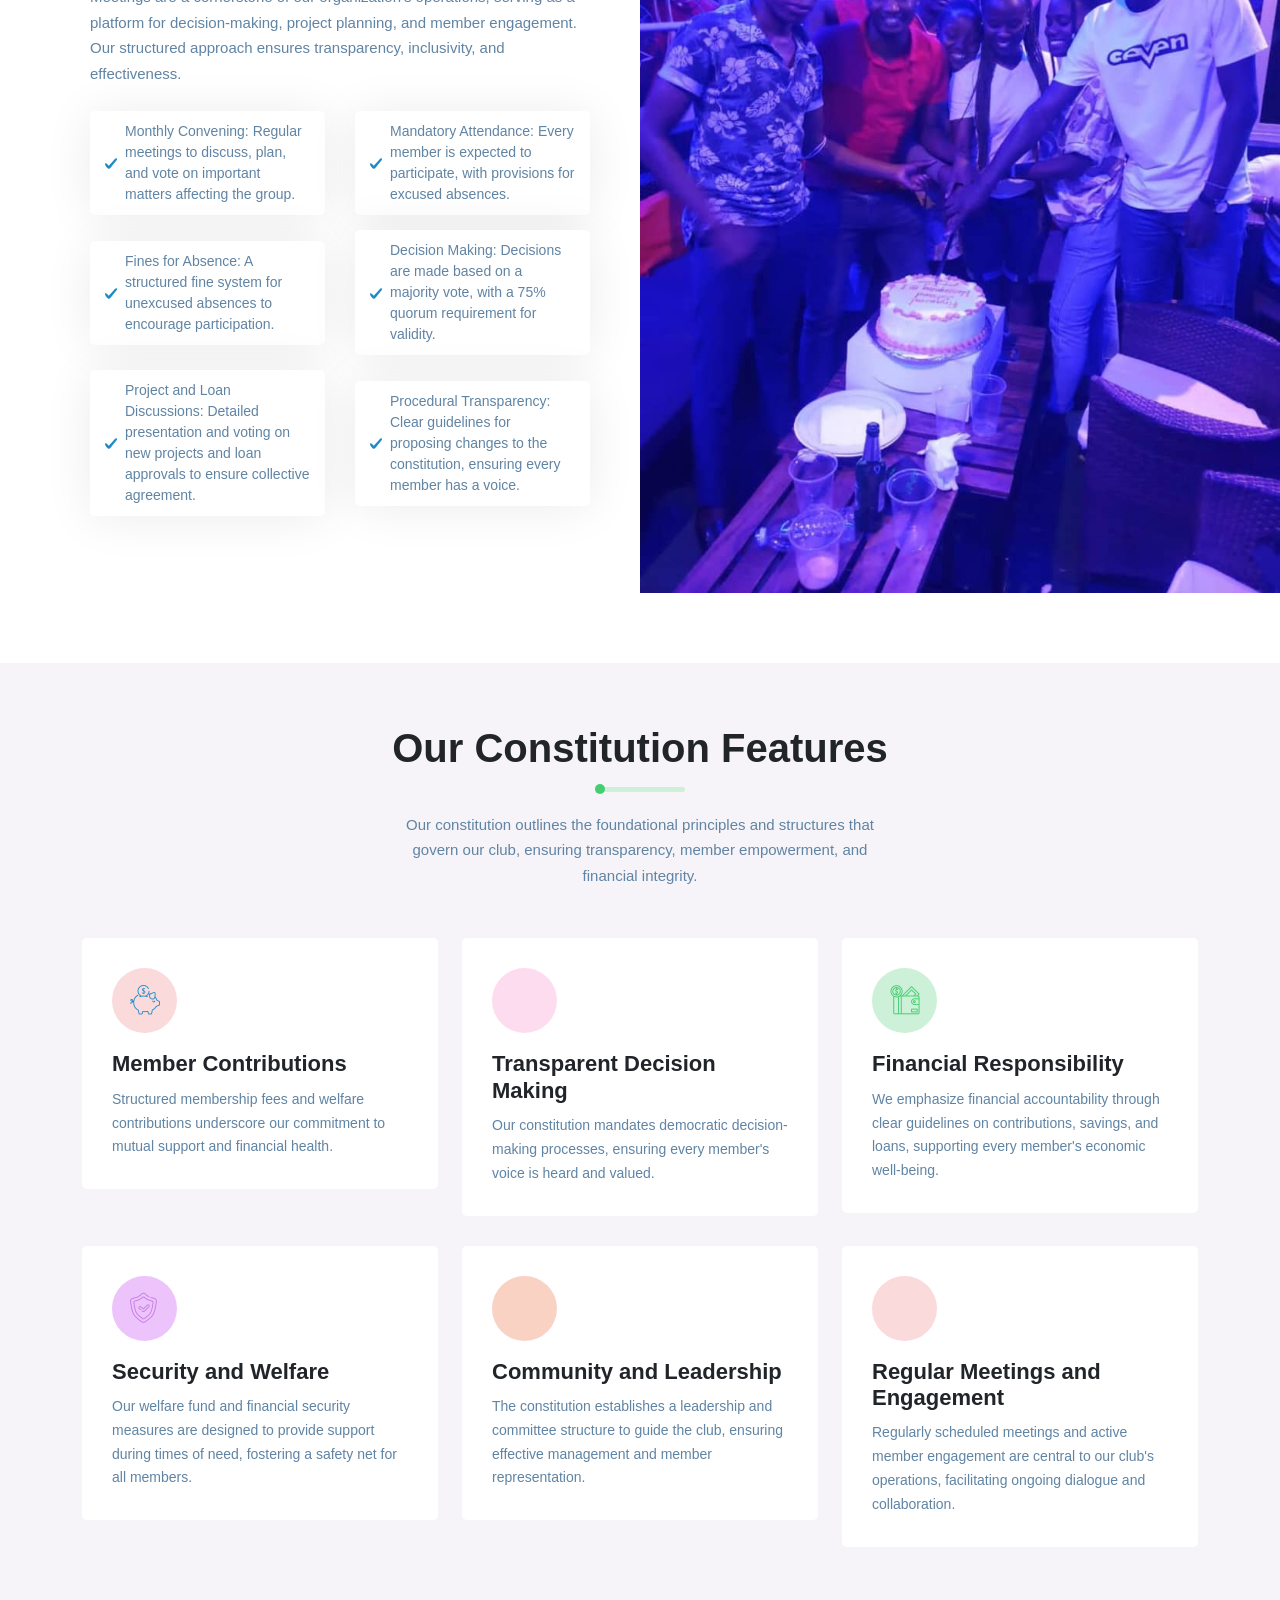
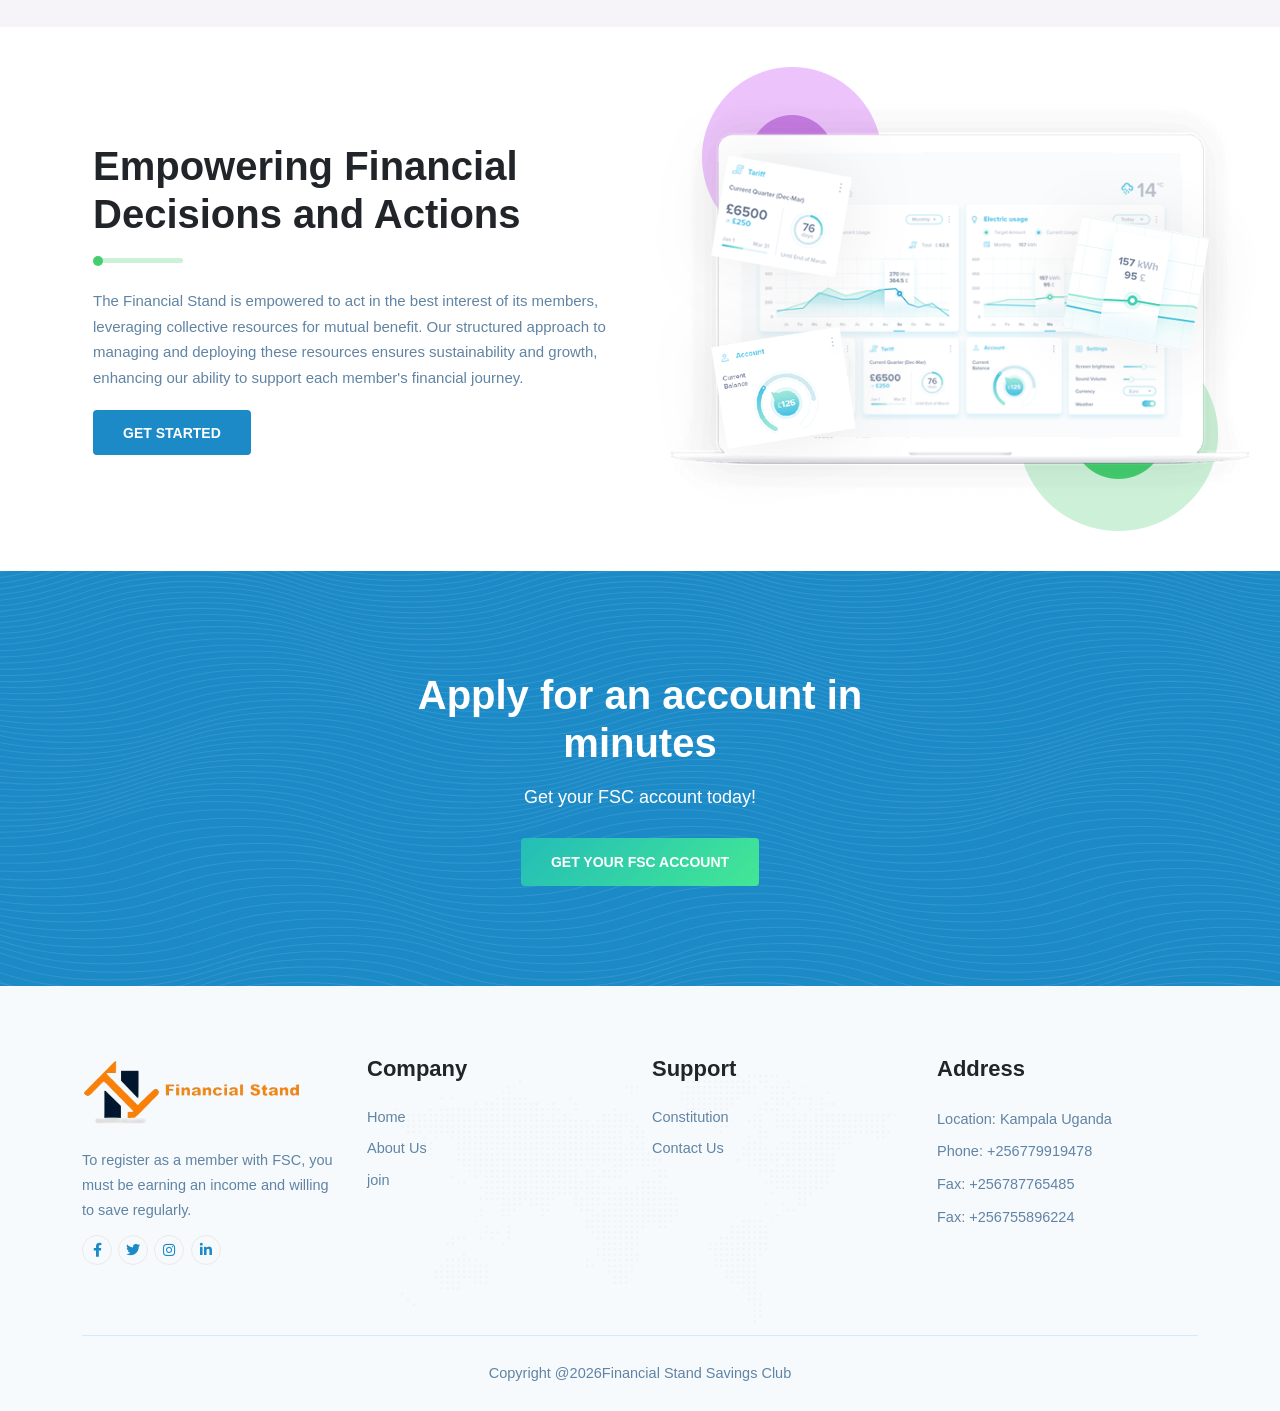
==== commit 912be260: "modified saving description" ====
--- a/index.html
+++ b/index.html
@@ -229,8 +229,8 @@
                     <p>Understanding the vital components of membership and the conduct of general meetings is crucial for all members. This section details the prerequisites for joining, the obligations each member must fulfil, and how our meetings are structured to facilitate transparency and collective decision-making.</p>
           
                     <ul class="services-list">
-                      <li><span><i class="flaticon-check-mark"></i> Entry and Renewal Fees: New entrants pay 30,000/= and existing members pay 5,000/= for renewal, ensuring commitment and accountability.</span></li>
-                      <li><span><i class="flaticon-check-mark"></i> Monthly Welfare Contributions: Mandatory 2,000/= contributions to support the welfare fund, reinforcing our mutual support system.</span></li>
+                      <li><span><i class="flaticon-check-mark"></i> Entry and Renewal Fees: New entrants pay a mandatory membership fee of 30,000/=  non refundable. , ensuring commitment and accountability.</span></li>
+                      <li><span><i class="flaticon-check-mark"></i> Monthly Welfare Contributions: Every member is obliged to pay  a mandatory monthly 3000/= welfare funds to support the welfare and reinforcing the mutual support system of the financial stand</span></li>
                       <li><span><i class="flaticon-check-mark"></i> Meeting Attendance: Attendance is crucial with fines for absence to underscore the importance of active participation in decision-making processes.</span></li>
                       <li><span><i class="flaticon-check-mark"></i> Financial Obligations: Adherence to financial contributions is key, with specified penalties for non-compliance, to maintain the integrity of the financial pool.</span></li>
                     </ul>
